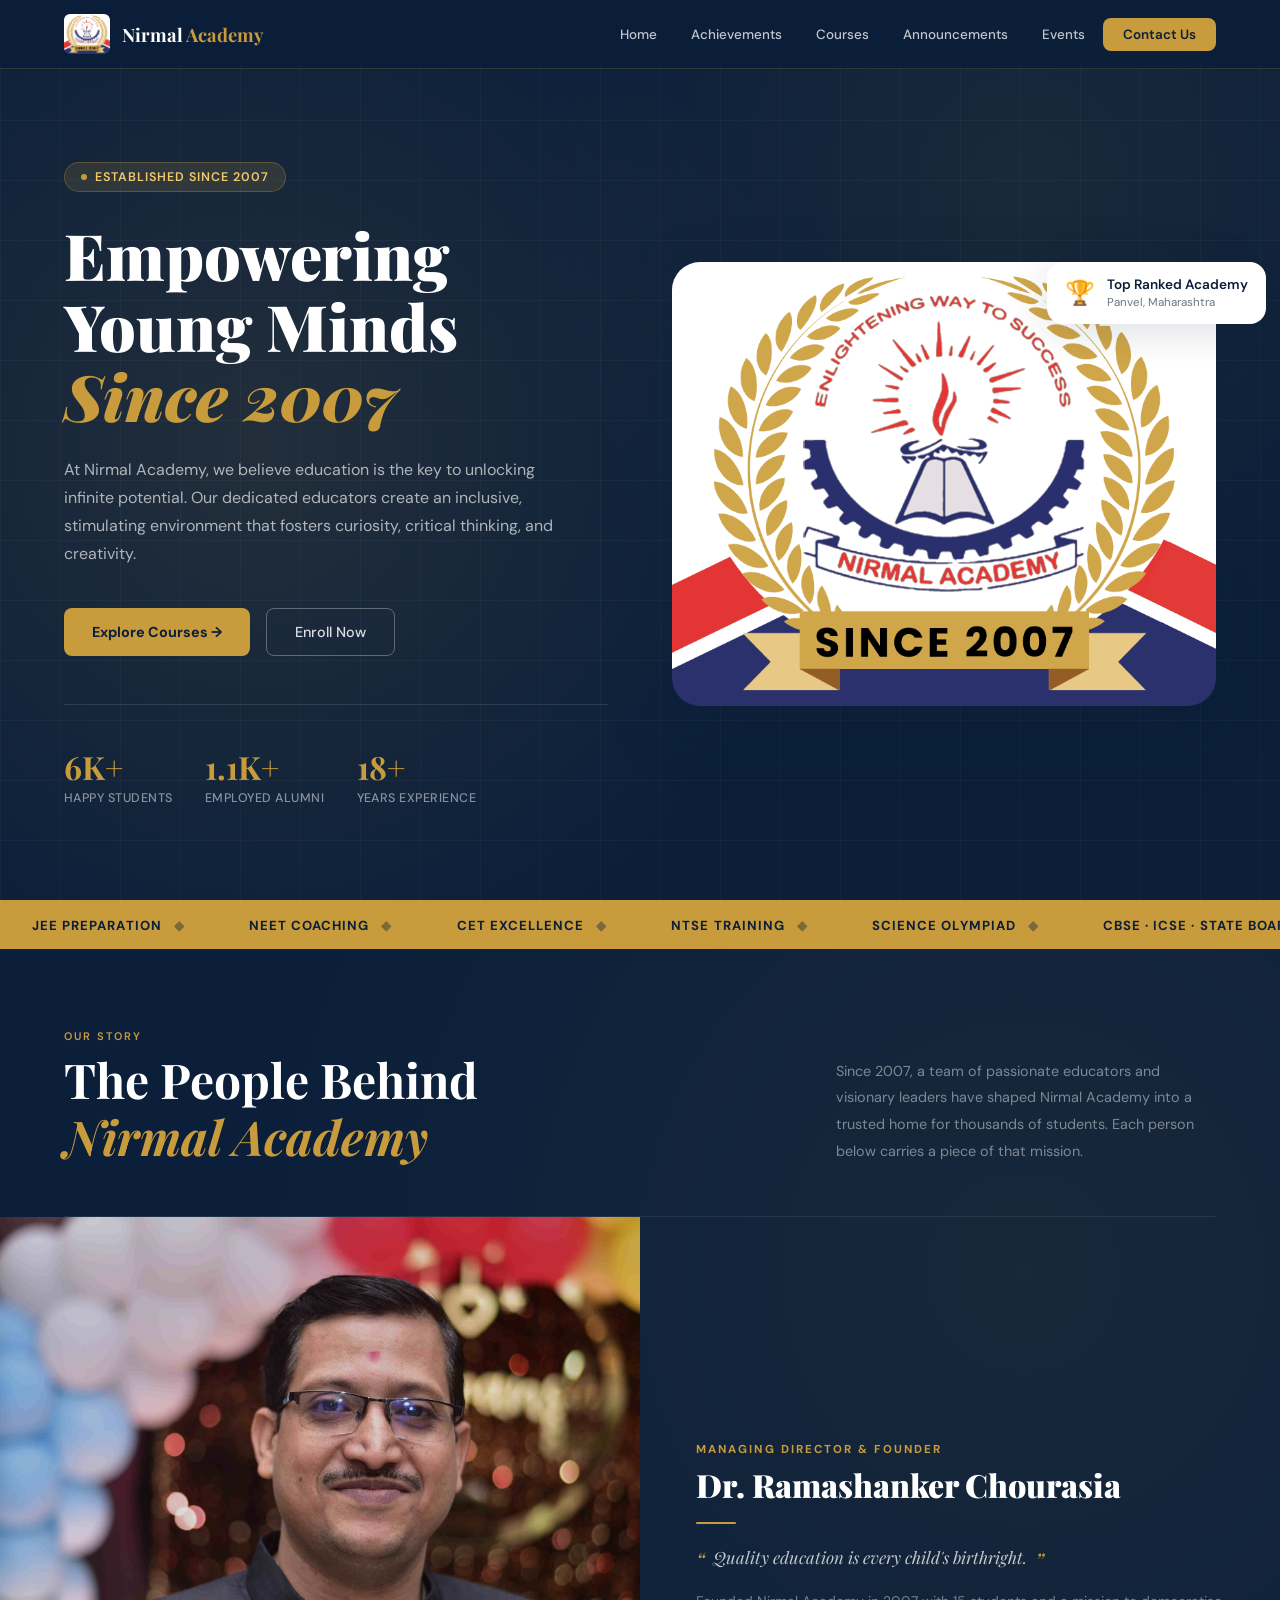
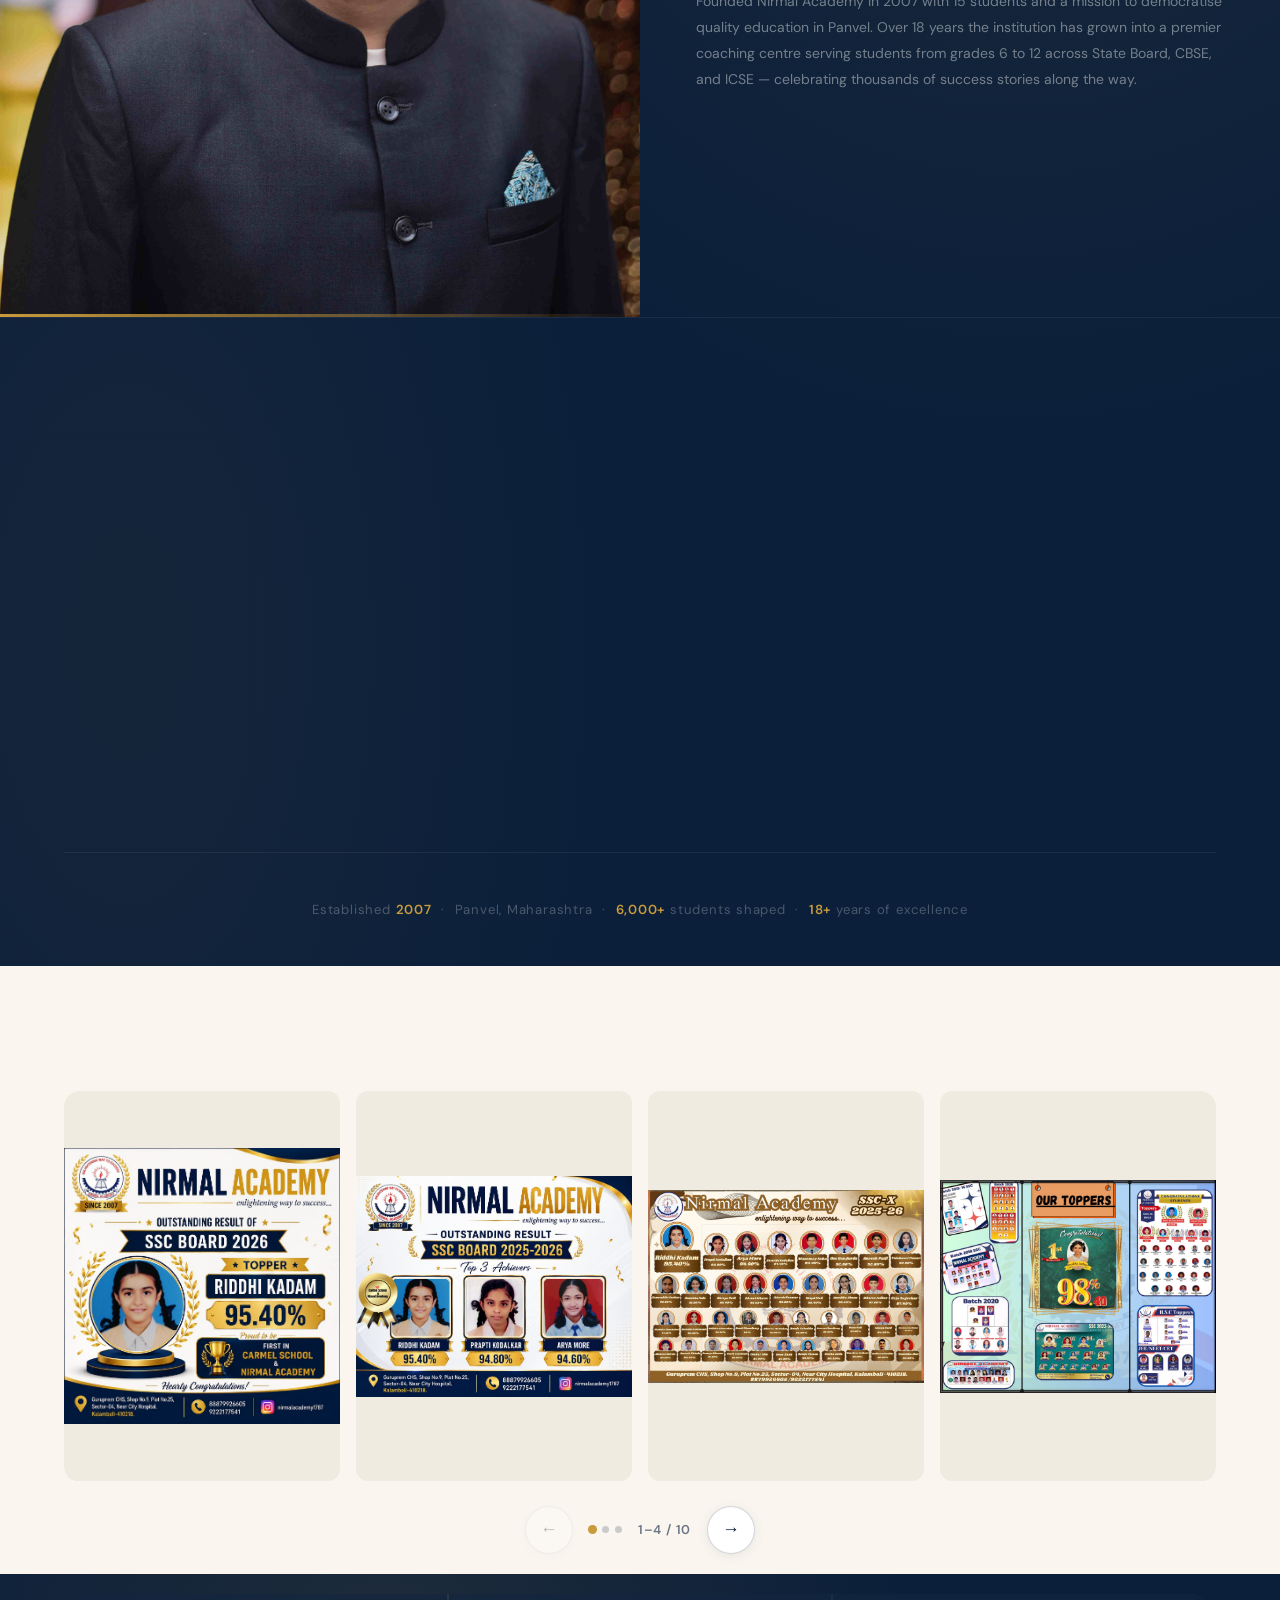
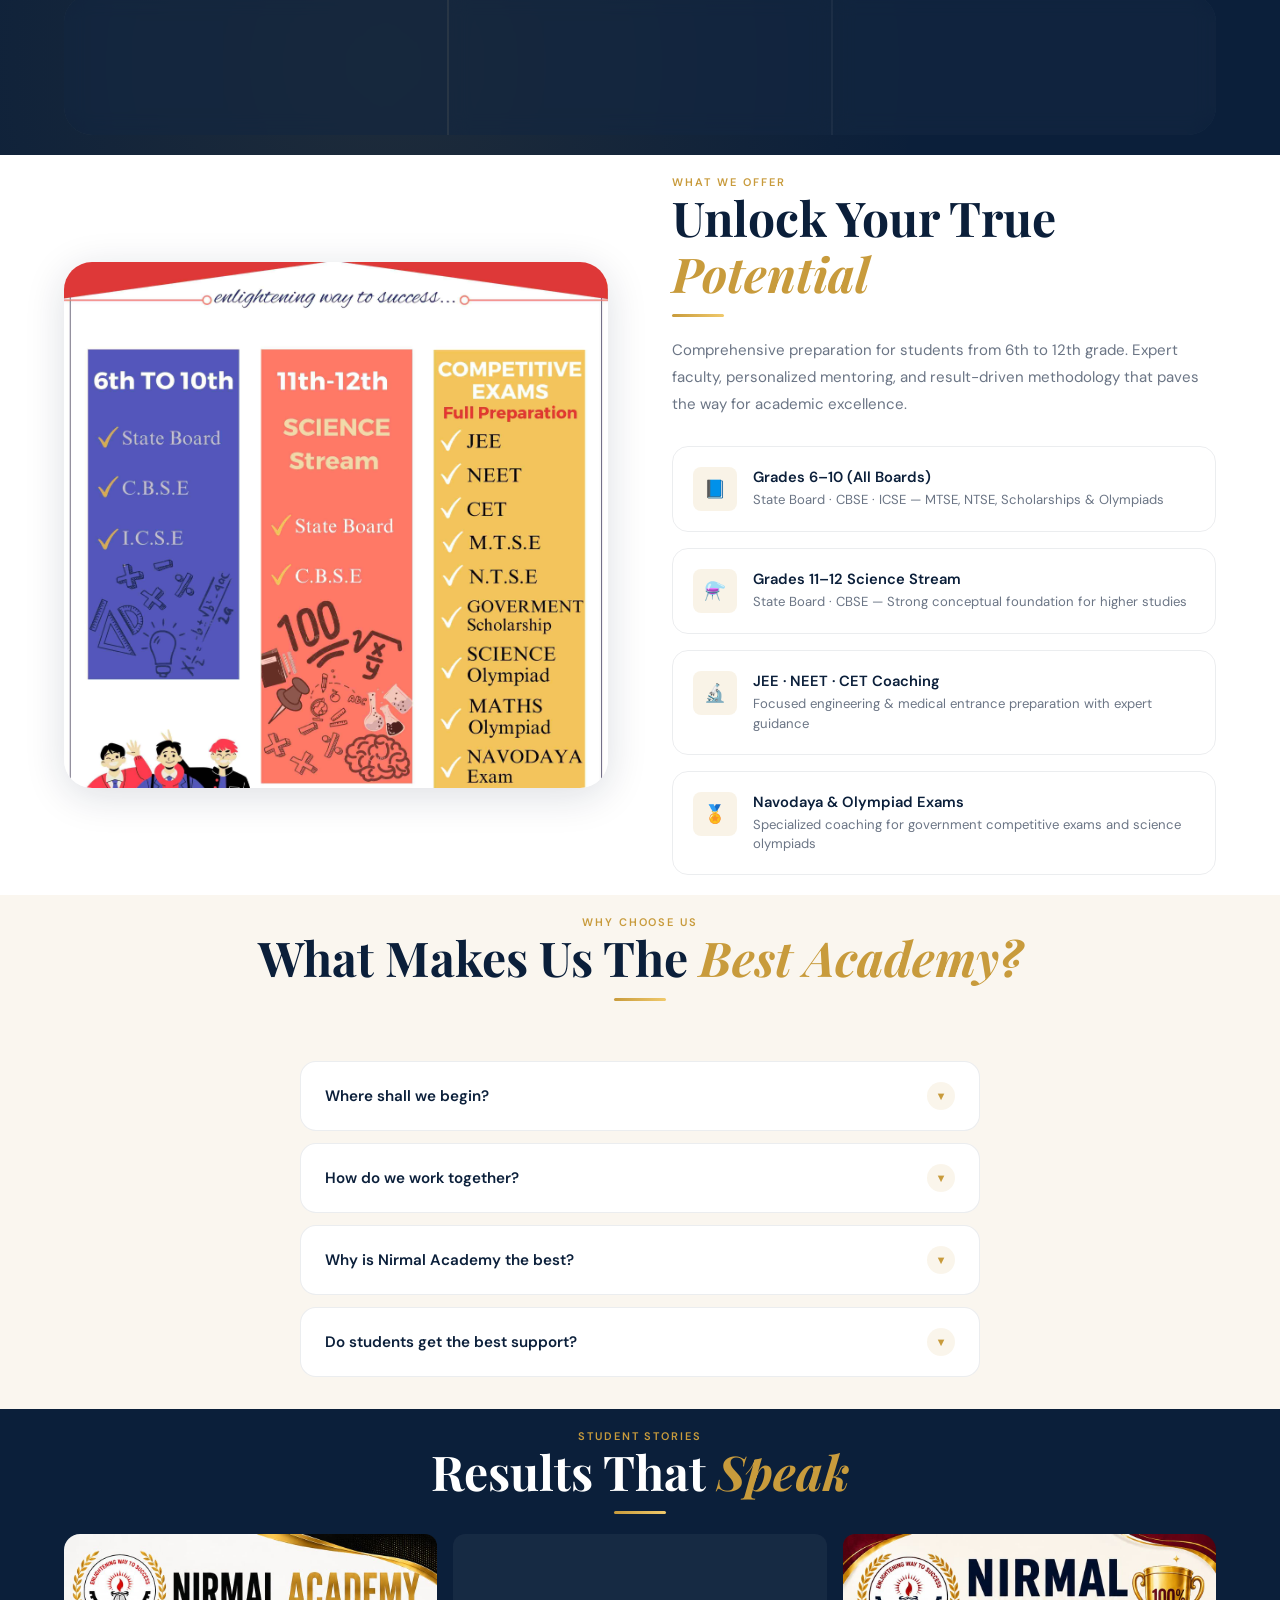
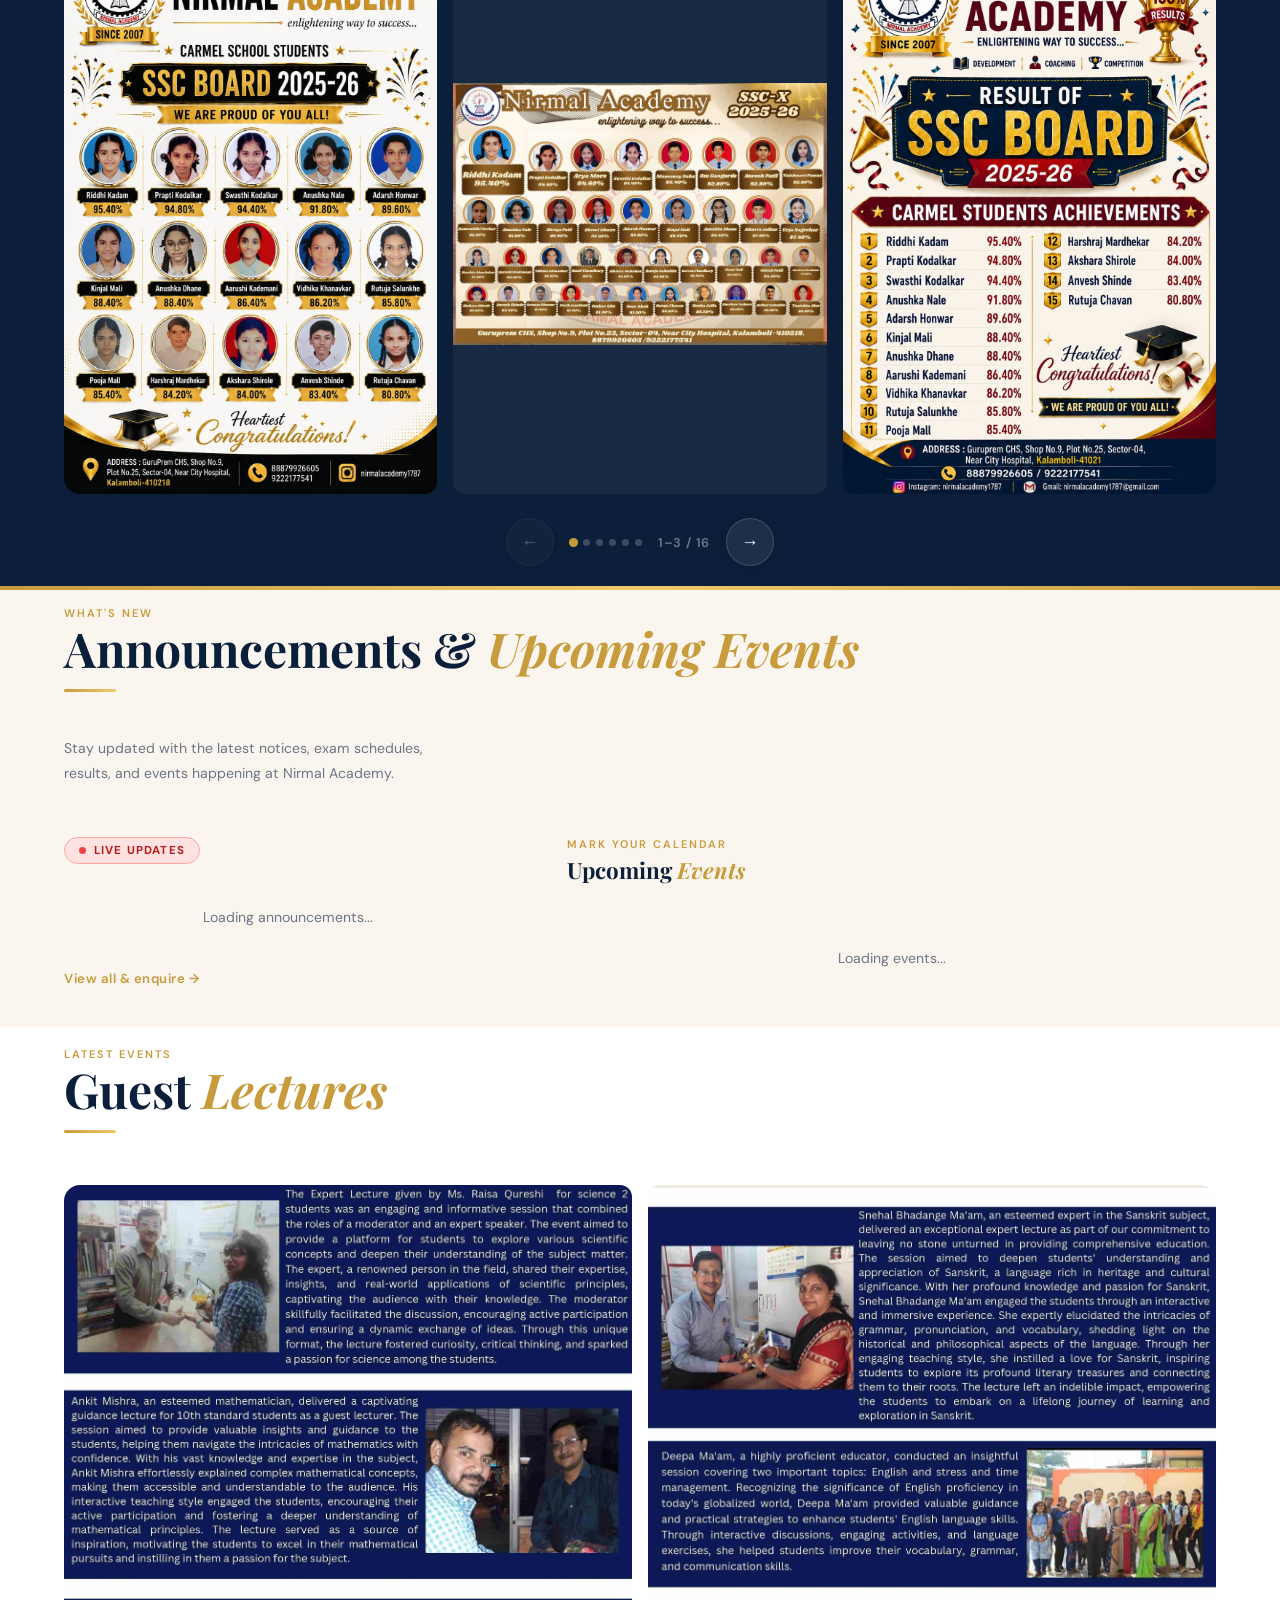
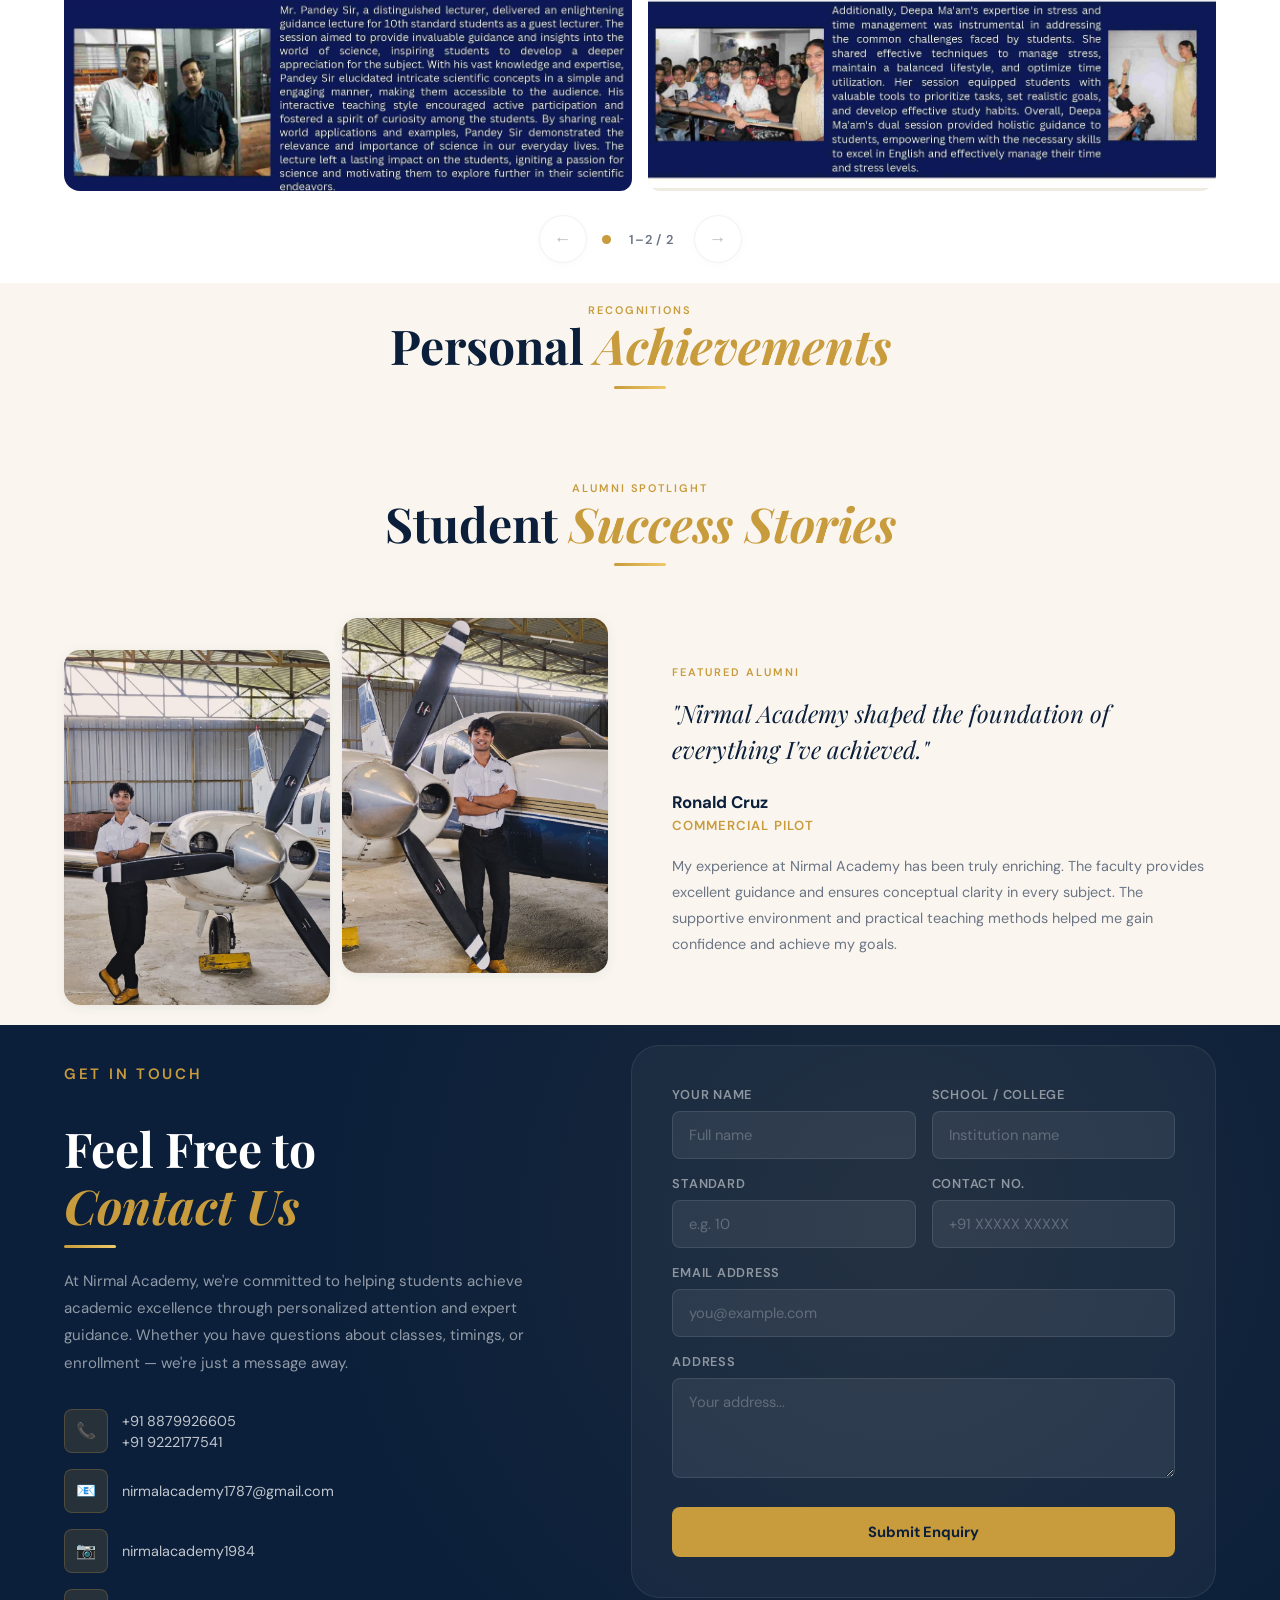
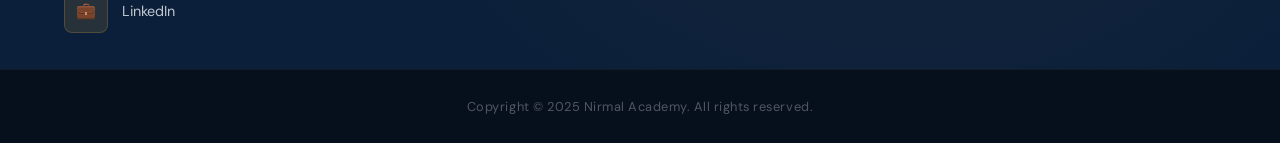
==== index.html @ e7fc9d71 "added: metaData, result images" ====
<!doctype html>
<html lang="en">
  <head>
    <meta charset="utf-8" />
    <meta
      name="viewport"
      content="width=device-width, initial-scale=1, shrink-to-fit=no"
    />
    <title>Nirmal Academy — Quality Coaching Since 2007 | Panvel</title>

    <!-- ── FAVICON (logo shown in browser tabs & bookmarks) ── -->
    <link rel="icon" type="image/jpeg" href="assets/images/logo.jpg" />
    <link rel="apple-touch-icon" href="assets/images/logo.jpg" />

    <!-- ── SEO — shown in Google search results ── -->
    <meta
      name="description"
      content="Nirmal Academy, Panvel — Premier coaching for Grades 6–12 (State Board, CBSE, ICSE). Expert guidance for JEE, NEET, CET, NTSE, Olympiads & Scholarships. Est. 2007. 6000+ students shaped."
    />
    <meta
      name="keywords"
      content="Nirmal Academy, coaching Panvel, JEE coaching Panvel, NEET coaching, CET preparation, CBSE tuition, ICSE tuition, NTSE coaching, science olympiad, grades 6 to 12"
    />
    <meta name="author" content="Nirmal Academy" />
    <meta name="robots" content="index, follow" />
    <link rel="canonical" href="https://nirmalacademy1787.com/" />

    <!-- ── OPEN GRAPH — logo + preview when shared on WhatsApp, Facebook, LinkedIn ── -->
    <meta property="og:type" content="website" />
    <meta property="og:url" content="https://nirmalacademy1787.com/" />
    <meta
      property="og:title"
      content="Nirmal Academy — Quality Coaching Since 2007"
    />
    <meta
      property="og:description"
      content="Expert coaching for JEE, NEET, CET, NTSE & Olympiads. Grades 6–12. Panvel, Maharashtra. 6000+ students. Est. 2007."
    />
    <meta
      property="og:image"
      content="https://nirmalacademy1787.com/assets/images/logo.jpg"
    />
    <meta property="og:image:width" content="1200" />
    <meta property="og:image:height" content="630" />
    <meta property="og:site_name" content="Nirmal Academy" />
    <meta property="og:locale" content="en_IN" />

    <!-- ── TWITTER CARD — preview on Twitter/X ── -->
    <meta name="twitter:card" content="summary" />
    <meta
      name="twitter:title"
      content="Nirmal Academy — Quality Coaching Since 2007"
    />
    <meta
      name="twitter:description"
      content="Expert coaching for JEE, NEET, CET, NTSE & Olympiads. Grades 6–12. Panvel, Maharashtra."
    />
    <meta
      name="twitter:image"
      content="https://nirmalacademy1787.com/assets/images/logo.jpg"
    />

    <link rel="preconnect" href="https://fonts.googleapis.com" />
    <link
      href="https://fonts.googleapis.com/css2?family=Playfair+Display:ital,wght@0,400;0,700;0,900;1,400&family=DM+Sans:wght@300;400;500;600&display=swap"
      rel="stylesheet"
    />
    <style>
      /* ── RESET & TOKENS ───────────────────────────────────────── */
      *,
      *::before,
      *::after {
        box-sizing: border-box;
        margin: 0;
        padding: 0;
      }

      :root {
        --navy: #0b1f3a;
        --gold: #c89b3c;
        --gold-lt: #f0c96b;
        --cream: #faf6ef;
        --white: #ffffff;
        --gray: #6b7585;
        --light: #f0ebe1;

        --font-display: "Playfair Display", Georgia, serif;
        --font-body: "DM Sans", sans-serif;

        --r-sm: 8px;
        --r-md: 16px;
        --r-lg: 28px;

        --shadow-sm: 0 2px 12px rgba(11, 31, 58, 0.08);
        --shadow-md: 0 8px 40px rgba(11, 31, 58, 0.14);
        --shadow-lg: 0 24px 72px rgba(11, 31, 58, 0.18);

        --transition: 0.35s cubic-bezier(0.4, 0, 0.2, 1);
      }

      html {
        scroll-behavior: smooth;
      }

      body {
        font-family: var(--font-body);
        background: var(--cream);
        color: var(--navy);
        overflow-x: hidden;
      }

      ::-webkit-scrollbar {
        width: 6px;
      }
      ::-webkit-scrollbar-track {
        background: var(--cream);
      }
      ::-webkit-scrollbar-thumb {
        background: var(--gold);
        border-radius: 99px;
      }

      .container {
        max-width: 1200px;
        margin: 0 auto;
        padding: 0 24px;
      }
      .section-label {
        font-family: var(--font-body);
        font-size: 11px;
        font-weight: 600;
        letter-spacing: 0.18em;
        text-transform: uppercase;
        color: var(--gold);
      }
      .section-title {
        font-family: var(--font-display);
        font-size: clamp(2rem, 4vw, 3rem);
        font-weight: 700;
        color: var(--navy);
        line-height: 1.18;
      }
      .section-title em {
        font-style: italic;
        color: var(--gold);
      }
      .divider {
        width: 52px;
        height: 3px;
        background: linear-gradient(90deg, var(--gold), var(--gold-lt));
        border-radius: 2px;
        margin: 12px 0 20px;
      }
      img {
        display: block;
        max-width: 100%;
      }
      a {
        text-decoration: none;
        color: inherit;
      }

      /* ── NAV ──────────────────────────────────────────────────── */
      nav {
        position: fixed;
        top: 0;
        left: 0;
        right: 0;
        z-index: 999;
        background: rgba(11, 31, 58, 0.92);
        backdrop-filter: blur(16px);
        border-bottom: 1px solid rgba(200, 155, 60, 0.2);
        transition: var(--transition);
      }
      .nav-inner {
        display: flex;
        align-items: center;
        justify-content: space-between;
        height: 68px;
      }
      .nav-logo {
        display: flex;
        align-items: center;
        gap: 12px;
      }
      .nav-logo img {
        width: 46px;
        height: 40px;
        border-radius: 6px;
        object-fit: cover;
      }
      .nav-logo-text {
        font-family: var(--font-display);
        font-size: 1.15rem;
        font-weight: 700;
        color: var(--white);
      }
      .nav-logo-text span {
        color: var(--gold);
      }
      .nav-links {
        display: flex;
        gap: 2px;
        list-style: none;
      }
      .nav-links a {
        display: block;
        padding: 8px 16px;
        font-size: 0.84rem;
        font-weight: 500;
        color: rgba(255, 255, 255, 0.75);
        border-radius: var(--r-sm);
        transition: var(--transition);
      }
      .nav-links a:hover {
        color: var(--gold-lt);
        background: rgba(200, 155, 60, 0.12);
      }
      .nav-cta {
        background: var(--gold) !important;
        color: var(--navy) !important;
        font-weight: 600 !important;
        padding: 8px 20px !important;
      }
      .nav-cta:hover {
        background: var(--gold-lt) !important;
      }
      .hamburger {
        display: none;
        flex-direction: column;
        gap: 5px;
        cursor: pointer;
        padding: 8px;
        border: none;
        background: none;
      }
      .hamburger span {
        display: block;
        width: 24px;
        height: 2px;
        background: var(--white);
        border-radius: 2px;
        transition: var(--transition);
      }

      @media (max-width: 768px) {
        .hamburger {
          display: flex;
        }
        .nav-links {
          display: none;
          position: absolute;
          top: 68px;
          left: 0;
          right: 0;
          background: rgba(11, 31, 58, 0.97);
          flex-direction: column;
          padding: 16px 24px;
          border-top: 1px solid rgba(200, 155, 60, 0.2);
        }
        .nav-links.open {
          display: flex;
        }
        .nav-links a {
          padding: 12px 8px;
          font-size: 0.92rem;
        }
      }

      /* ── HERO ─────────────────────────────────────────────────── */
      #home {
        min-height: 100vh;
        background: var(--navy);
        display: grid;
        position: relative;
        overflow: hidden;
      }
      .hero-bg-pattern {
        position: absolute;
        inset: 0;
        background-image:
          radial-gradient(
            circle at 20% 50%,
            rgba(200, 155, 60, 0.12) 0%,
            transparent 50%
          ),
          radial-gradient(
            circle at 80% 20%,
            rgba(200, 155, 60, 0.08) 0%,
            transparent 40%
          );
        pointer-events: none;
      }
      .hero-bg-grid {
        position: absolute;
        inset: 0;
        background-image:
          linear-gradient(rgba(255, 255, 255, 0.03) 1px, transparent 1px),
          linear-gradient(90deg, rgba(255, 255, 255, 0.03) 1px, transparent 1px);
        background-size: 60px 60px;
        pointer-events: none;
      }
      .hero-content {
        display: flex;
        align-items: center;
        min-height: 100vh;
        padding-top: 68px;
      }
      .hero-grid {
        display: grid;
        grid-template-columns: 1fr 1fr;
        gap: 64px;
        align-items: center;
        width: 100%;
      }
      .hero-text {
        position: relative;
        z-index: 2;
      }
      .hero-badge {
        display: inline-flex;
        align-items: center;
        gap: 8px;
        background: rgba(200, 155, 60, 0.15);
        border: 1px solid rgba(200, 155, 60, 0.3);
        border-radius: 99px;
        padding: 6px 16px;
        font-size: 0.78rem;
        font-weight: 600;
        color: var(--gold-lt);
        letter-spacing: 0.08em;
        text-transform: uppercase;
        margin-bottom: 28px;
      }
      .hero-badge::before {
        content: "";
        width: 6px;
        height: 6px;
        border-radius: 50%;
        background: var(--gold);
        animation: pulse 2s infinite;
      }
      @keyframes pulse {
        0%,
        100% {
          opacity: 1;
          transform: scale(1);
        }
        50% {
          opacity: 0.5;
          transform: scale(1.4);
        }
      }
      .hero-title {
        font-family: var(--font-display);
        font-size: clamp(2.4rem, 5vw, 4rem);
        font-weight: 900;
        color: var(--white);
        line-height: 1.1;
        margin-bottom: 24px;
      }
      .hero-title em {
        font-style: italic;
        color: var(--gold);
        display: block;
      }
      .hero-subtitle {
        font-size: 1rem;
        line-height: 1.75;
        color: rgba(255, 255, 255, 0.65);
        max-width: 500px;
        margin-bottom: 40px;
      }
      .hero-actions {
        display: flex;
        gap: 16px;
        flex-wrap: wrap;
      }
      .btn-primary {
        display: inline-flex;
        align-items: center;
        gap: 8px;
        background: var(--gold);
        color: var(--navy);
        font-weight: 700;
        font-size: 0.9rem;
        padding: 14px 28px;
        border-radius: var(--r-sm);
        transition: var(--transition);
      }
      .btn-primary:hover {
        background: var(--gold-lt);
        transform: translateY(-2px);
        box-shadow: 0 8px 24px rgba(200, 155, 60, 0.35);
      }
      .btn-outline {
        display: inline-flex;
        align-items: center;
        gap: 8px;
        border: 1.5px solid rgba(255, 255, 255, 0.3);
        color: rgba(255, 255, 255, 0.85);
        font-weight: 500;
        font-size: 0.9rem;
        padding: 14px 28px;
        border-radius: var(--r-sm);
        transition: var(--transition);
      }
      .btn-outline:hover {
        border-color: var(--gold);
        color: var(--gold-lt);
      }
      .hero-stats {
        display: flex;
        gap: 32px;
        margin-top: 48px;
        padding-top: 40px;
        border-top: 1px solid rgba(255, 255, 255, 0.1);
      }
      .hero-stat-num {
        font-family: var(--font-display);
        font-size: 2rem;
        font-weight: 700;
        color: var(--gold);
      }
      .hero-stat-label {
        font-size: 0.78rem;
        font-weight: 500;
        color: rgba(255, 255, 255, 0.5);
        letter-spacing: 0.04em;
        text-transform: uppercase;
        margin-top: 2px;
      }
      .hero-visual {
        position: relative;
        display: flex;
        align-items: center;
        justify-content: center;
      }
      .hero-img-wrap {
        position: relative;
        width: 100%;
        border-radius: var(--r-lg);
        overflow: hidden;
        box-shadow: var(--shadow-lg);
      }
      .hero-img-wrap img {
        width: 100%;
        height: auto;
        object-fit: cover;
      }
      .hero-float-card {
        position: absolute;
        top: 0px;
        right: -50px;
        background: var(--white);
        border-radius: var(--r-md);
        padding: 14px 18px;
        box-shadow: var(--shadow-md);
        display: flex;
        align-items: center;
        gap: 12px;
        animation: float 4s ease-in-out infinite;
      }
      @keyframes float {
        0%,
        100% {
          transform: translateY(0);
        }
        50% {
          transform: translateY(-8px);
        }
      }
      .float-icon {
        font-size: 1.5rem;
      }
      .float-text .t1 {
        font-weight: 600;
        font-size: 0.85rem;
        color: var(--navy);
      }
      .float-text .t2 {
        font-size: 0.72rem;
        color: var(--gray);
        margin-top: 2px;
      }

      @media (max-width: 900px) {
        .hero-grid {
          grid-template-columns: 1fr;
          gap: 40px;
        }
        .hero-visual {
          display: none;
        }
        .hero-stats {
          flex-wrap: wrap;
          gap: 20px;
        }
      }

      /* ── MARQUEE ──────────────────────────────────────────────── */
      .marquee-strip {
        background: var(--gold);
        padding: 14px 0;
        overflow: hidden;
        white-space: nowrap;
      }
      .marquee-track {
        display: inline-flex;
        animation: marquee 28s linear infinite;
      }
      .marquee-item {
        display: inline-flex;
        align-items: center;
        gap: 12px;
        font-size: 0.82rem;
        font-weight: 700;
        color: var(--navy);
        letter-spacing: 0.08em;
        text-transform: uppercase;
        padding: 0 32px;
      }
      .marquee-item::after {
        content: "◆";
        opacity: 0.4;
      }
      @keyframes marquee {
        from {
          transform: translateX(0);
        }
        to {
          transform: translateX(-50%);
        }
      }

      /* ══════════════════════════════════════════════════════════
       OUR STORY — editorial full-bleed, dark, cinematic
    ══════════════════════════════════════════════════════════ */
      #about {
        background: var(--navy);
        padding: 0;
        position: relative;
        overflow: hidden;
      }

      #about::before {
        content: "";
        position: absolute;
        inset: 0;
        z-index: 0;
        background:
          radial-gradient(
            ellipse 60% 50% at 80% 20%,
            rgba(200, 155, 60, 0.07),
            transparent
          ),
          radial-gradient(
            ellipse 40% 60% at 10% 80%,
            rgba(200, 155, 60, 0.05),
            transparent
          );
        pointer-events: none;
      }

      .story-intro {
        position: relative;
        z-index: 1;
        display: flex;
        align-items: flex-end;
        justify-content: space-between;
        gap: 32px;
        padding: 80px 0 52px;
        border-bottom: 1px solid rgba(255, 255, 255, 0.08);
        flex-wrap: wrap;
      }
      .story-intro-left {
        flex: 1;
        min-width: 280px;
      }
      .story-intro-left .section-label {
        color: var(--gold);
      }
      .story-intro-left .section-title {
        color: var(--white);
        margin-top: 8px;
      }
      .story-intro-left .section-title em {
        color: var(--gold);
      }
      .story-intro-right {
        max-width: 380px;
        font-size: 0.9rem;
        line-height: 1.85;
        color: rgba(255, 255, 255, 0.45);
      }

      .story-entries {
        position: relative;
        z-index: 1;
      }

      .story-entry {
        display: grid;
        grid-template-columns: 1fr 1fr;
        min-height: 520px;
        border-bottom: 1px solid rgba(255, 255, 255, 0.06);
        transition: background 0.4s;
      }
      .story-entry:hover {
        background: rgba(255, 255, 255, 0.02);
      }

      .story-entry:nth-child(even) {
        direction: rtl;
      }
      .story-entry:nth-child(even) > * {
        direction: ltr;
      }

      .story-photo-pane {
        position: relative;
        overflow: hidden;
      }
      .story-photo-pane img {
        width: 100%;
        height: auto;
        object-fit: contain;
        object-position: top center;
        display: block;
        filter: grayscale(20%) brightness(0.88);
        transition:
          filter 0.5s,
          transform 0.6s;
      }
      .story-entry:hover .story-photo-pane img {
        filter: grayscale(0%) brightness(1);
        transform: scale(1.03);
      }

      .story-photo-pane::after {
        content: "";
        position: absolute;
        bottom: 0;
        left: 0;
        right: 0;
        height: 3px;
        background: linear-gradient(90deg, var(--gold), transparent);
      }

      .story-text-pane {
        display: flex;
        flex-direction: column;
        justify-content: center;
        padding: 52px 56px;
        position: relative;
      }

      .story-role {
        font-size: 0.72rem;
        font-weight: 700;
        letter-spacing: 0.18em;
        text-transform: uppercase;
        color: var(--gold);
        margin-bottom: 10px;
      }
      .story-name {
        font-family: var(--font-display);
        font-size: clamp(1.6rem, 2.5vw, 2.2rem);
        font-weight: 900;
        color: var(--white);
        line-height: 1.1;
        margin-bottom: 20px;
      }

      .story-rule {
        width: 40px;
        height: 2px;
        background: var(--gold);
        border-radius: 2px;
        margin-bottom: 20px;
        transition: width 0.4s;
      }
      .story-entry:hover .story-rule {
        width: 72px;
      }

      .story-quote {
        font-family: var(--font-display);
        font-style: italic;
        font-size: 1.05rem;
        color: rgba(255, 255, 255, 0.75);
        line-height: 1.6;
        margin-bottom: 18px;
      }
      .story-quote::before {
        content: "\201C";
        color: var(--gold);
        font-size: 1.4rem;
        line-height: 0;
        vertical-align: -0.2em;
        margin-right: 4px;
      }
      .story-quote::after {
        content: "\201D";
        color: var(--gold);
        font-size: 1.4rem;
        line-height: 0;
        vertical-align: -0.2em;
        margin-left: 4px;
      }

      .story-bio {
        font-size: 0.875rem;
        line-height: 1.85;
        color: rgba(255, 255, 255, 0.42);
        transition: color 0.3s;
      }
      .story-entry:hover .story-bio {
        color: rgba(255, 255, 255, 0.62);
      }

      .story-footer {
        position: relative;
        z-index: 1;
        padding: 48px 0;
        text-align: center;
        border-top: 1px solid rgba(255, 255, 255, 0.06);
      }
      .story-footer p {
        font-size: 0.82rem;
        color: rgba(255, 255, 255, 0.25);
        letter-spacing: 0.06em;
      }
      .story-footer strong {
        color: var(--gold);
        font-weight: 600;
      }

      @media (max-width: 900px) {
        .story-entry {
          grid-template-columns: 1fr;
          min-height: auto;
        }
        .story-entry:nth-child(even) {
          direction: ltr;
        }
        .story-photo-pane {
          height: auto;
        }
        .story-text-pane {
          padding: 36px 28px;
        }
        .story-intro {
          padding: 60px 0 40px;
        }
      }
      @media (max-width: 560px) {
        .story-photo-pane {
          height: auto;
        }
        .story-text-pane {
          padding: 28px 20px;
        }
        .story-name {
          font-size: 1.5rem;
        }
      }

      /* ── ACHIEVEMENTS ─────────────────────────────────────────── */
      #achievements {
        background: var(--cream);
        padding: 20px 0;
      }
      .achievements-header {
        text-align: center;
        margin-bottom: 20px;
      }

      /* ── STATS ────────────────────────────────────────────────── */
      #stats {
        background: var(--navy);
        padding: 20px 0;
        position: relative;
        overflow: hidden;
      }
      #stats::before {
        content: "";
        position: absolute;
        inset: 0;
        background: radial-gradient(
          circle at 30% 50%,
          rgba(200, 155, 60, 0.1),
          transparent 60%
        );
      }
      .stats-grid {
        display: grid;
        grid-template-columns: repeat(3, 1fr);
        gap: 2px;
        background: rgba(255, 255, 255, 0.06);
        border-radius: var(--r-lg);
        overflow: hidden;
      }
      .stat-card {
        background: rgba(11, 31, 58, 0.6);
        backdrop-filter: blur(10px);
        padding: 30px 40px;
        text-align: center;
        position: relative;
      }
      .stat-card::after {
        content: "";
        position: absolute;
        bottom: 0;
        left: 50%;
        transform: translateX(-50%);
        width: 40px;
        height: 2px;
        background: var(--gold);
        border-radius: 2px;
      }
      .stat-num {
        font-family: var(--font-display);
        font-size: 3.5rem;
        font-weight: 900;
        color: var(--gold);
        line-height: 1;
      }
      .stat-suffix {
        font-size: 2rem;
      }
      .stat-label {
        font-size: 0.82rem;
        font-weight: 500;
        color: rgba(255, 255, 255, 0.5);
        letter-spacing: 0.1em;
        text-transform: uppercase;
        margin-top: 8px;
      }

      @media (max-width: 600px) {
        .stats-grid {
          grid-template-columns: 1fr;
        }
      }

      /* ── COURSES ──────────────────────────────────────────────── */
      #courses {
        background: var(--white);
        padding: 20px 0;
      }
      .courses-layout {
        display: grid;
        grid-template-columns: 1fr 1fr;
        gap: 64px;
        align-items: center;
      }
      .courses-img {
        border-radius: var(--r-lg);
        overflow: hidden;
        box-shadow: var(--shadow-md);
      }
      .courses-img img {
        width: 100%;
        height: auto;
        object-fit: contain;
      }
      .course-list {
        display: flex;
        flex-direction: column;
        gap: 16px;
        margin-top: 28px;
      }
      .course-card {
        display: flex;
        align-items: flex-start;
        gap: 16px;
        padding: 20px;
        border-radius: var(--r-md);
        border: 1px solid rgba(11, 31, 58, 0.08);
        transition: var(--transition);
      }
      .course-card:hover {
        border-color: var(--gold);
        box-shadow: var(--shadow-sm);
        transform: translateX(4px);
      }
      .course-icon {
        width: 44px;
        height: 44px;
        border-radius: var(--r-sm);
        background: rgba(200, 155, 60, 0.12);
        color: var(--gold);
        font-size: 1.1rem;
        display: flex;
        align-items: center;
        justify-content: center;
        flex-shrink: 0;
      }
      .course-name {
        font-weight: 600;
        font-size: 0.92rem;
        color: var(--navy);
      }
      .course-desc {
        font-size: 0.82rem;
        color: var(--gray);
        margin-top: 3px;
        line-height: 1.5;
      }

      @media (max-width: 900px) {
        .courses-layout {
          grid-template-columns: 1fr;
          gap: 40px;
        }
        .courses-img img {
          height: auto;
        }
      }

      /* ── WHY US ───────────────────────────────────────────────── */
      #why {
        background: var(--cream);
        padding: 20px 0;
      }
      .why-header {
        text-align: center;
        margin-bottom: 60px;
      }
      .accordion-list {
        max-width: 680px;
        margin: 0 auto;
      }
      .acc-item {
        border-radius: var(--r-md);
        background: var(--white);
        border: 1px solid rgba(11, 31, 58, 0.08);
        margin-bottom: 12px;
        overflow: hidden;
        transition: var(--transition);
      }
      .acc-item.open {
        border-color: var(--gold);
        box-shadow: var(--shadow-sm);
      }
      .acc-header {
        display: flex;
        align-items: center;
        justify-content: space-between;
        padding: 20px 24px;
        cursor: pointer;
        user-select: none;
      }
      .acc-title {
        font-weight: 600;
        font-size: 0.95rem;
        color: var(--navy);
      }
      .acc-icon {
        width: 28px;
        height: 28px;
        border-radius: 50%;
        background: rgba(200, 155, 60, 0.1);
        color: var(--gold);
        display: flex;
        align-items: center;
        justify-content: center;
        font-size: 0.7rem;
        transition: transform 0.3s;
        flex-shrink: 0;
      }
      .acc-item.open .acc-icon {
        transform: rotate(180deg);
        background: var(--gold);
        color: var(--white);
      }
      .acc-body {
        max-height: 0;
        overflow: hidden;
        transition: max-height 0.4s ease;
      }
      .acc-body-inner {
        padding: 0 24px 20px;
        font-size: 0.9rem;
        line-height: 1.75;
        color: var(--gray);
      }
      .acc-item.open .acc-body {
        max-height: 300px;
      }

      /* ── TESTIMONIALS ─────────────────────────────────────────── */
      #testimonials {
        background: var(--navy);
        padding: 20px 0;
        overflow: hidden;
      }
      .testimonials-header {
        text-align: center;
        margin-bottom: 20px;
      }

      /* ══════════════════════════════════════════════════════════
       ANNOUNCEMENTS & UPCOMING EVENTS
    ══════════════════════════════════════════════════════════ */
      #announcements {
        background: var(--cream);
        padding: 20px 0;
        position: relative;
        overflow: hidden;
      }
      #announcements::before {
        content: "";
        position: absolute;
        top: 0;
        left: 0;
        right: 0;
        height: 4px;
        background: linear-gradient(
          90deg,
          var(--gold),
          var(--gold-lt),
          var(--gold)
        );
      }

      .ann-layout {
        display: grid;
        grid-template-columns: 1fr 1.45fr;
        gap: 56px;
        align-items: start;
      }

      .ann-left {
        position: sticky;
        top: 88px;
      }

      .ann-live-badge {
        display: inline-flex;
        align-items: center;
        gap: 8px;
        background: #fee2e2;
        border: 1px solid #fca5a5;
        border-radius: 99px;
        padding: 5px 14px;
        font-size: 0.72rem;
        font-weight: 700;
        color: #b91c1c;
        letter-spacing: 0.1em;
        text-transform: uppercase;
        margin-bottom: 20px;
      }
      .ann-live-badge::before {
        content: "";
        width: 7px;
        height: 7px;
        border-radius: 50%;
        background: #ef4444;
        animation: pulse 1.5s infinite;
      }

      .ann-list {
        display: flex;
        flex-direction: column;
        gap: 0;
      }

      .ann-item {
        display: flex;
        gap: 16px;
        padding: 18px 0;
        border-bottom: 1px solid rgba(11, 31, 58, 0.07);
        cursor: default;
        transition: var(--transition);
      }
      .ann-item:first-child {
        padding-top: 0;
      }
      .ann-item:last-child {
        border-bottom: none;
      }
      .ann-item:hover {
        padding-left: 6px;
      }

      .ann-pill {
        flex-shrink: 0;
        margin-top: 3px;
        width: 8px;
        height: 8px;
        border-radius: 50%;
        position: relative;
      }
      .ann-pill::after {
        content: "";
        position: absolute;
        inset: -3px;
        border-radius: 50%;
        opacity: 0.2;
      }
      .ann-pill.exam {
        background: #f59e0b;
      }
      .ann-pill.exam::after {
        background: #f59e0b;
      }
      .ann-pill.holiday {
        background: #10b981;
      }
      .ann-pill.holiday::after {
        background: #10b981;
      }
      .ann-pill.result {
        background: #3b82f6;
      }
      .ann-pill.result::after {
        background: #3b82f6;
      }
      .ann-pill.event {
        background: var(--gold);
      }
      .ann-pill.event::after {
        background: var(--gold);
      }
      .ann-pill.urgent {
        background: #ef4444;
      }
      .ann-pill.urgent::after {
        background: #ef4444;
      }

      .ann-content {
        flex: 1;
        min-width: 0;
      }
      .ann-meta {
        display: flex;
        align-items: center;
        gap: 8px;
        margin-bottom: 4px;
      }
      .ann-type {
        font-size: 0.68rem;
        font-weight: 700;
        letter-spacing: 0.1em;
        text-transform: uppercase;
      }
      .ann-type.exam {
        color: #d97706;
      }
      .ann-type.holiday {
        color: #059669;
      }
      .ann-type.result {
        color: #2563eb;
      }
      .ann-type.event {
        color: var(--gold);
      }
      .ann-type.urgent {
        color: #dc2626;
      }

      .ann-date {
        font-size: 0.7rem;
        color: var(--gray);
        margin-left: auto;
        white-space: nowrap;
      }
      .ann-text {
        font-size: 0.88rem;
        font-weight: 500;
        color: var(--navy);
        line-height: 1.5;
      }
      .ann-subtext {
        font-size: 0.78rem;
        color: var(--gray);
        margin-top: 3px;
        line-height: 1.4;
      }

      .ann-view-all {
        display: inline-flex;
        align-items: center;
        gap: 6px;
        margin-top: 20px;
        font-size: 0.82rem;
        font-weight: 600;
        color: var(--gold);
        letter-spacing: 0.04em;
        transition: gap 0.2s;
      }
      .ann-view-all:hover {
        gap: 10px;
      }

      .ann-right {
      }

      .upcoming-label {
        display: flex;
        align-items: center;
        justify-content: space-between;
        margin-bottom: 24px;
      }

      .event-cards {
        display: flex;
        flex-direction: column;
        gap: 20px;
      }

      .event-card-new {
        background: var(--white);
        border-radius: var(--r-lg);
        overflow: hidden;
        border: 1px solid rgba(11, 31, 58, 0.07);
        display: grid;
        grid-template-columns: 200px 1fr;
        transition: var(--transition);
        box-shadow: var(--shadow-sm);
      }
      .event-card-new:hover {
        transform: translateY(-3px);
        box-shadow: var(--shadow-md);
        border-color: rgba(200, 155, 60, 0.25);
      }

      .ec-media {
        position: relative;
        overflow: hidden;
        background: var(--light);
        min-height: 160px;
      }
      .ec-media img,
      .ec-media video {
        width: 100%;
        height: 100%;
        object-fit: cover;
        object-position: center;
        display: block;
        transition: transform 0.5s ease;
      }
      .event-card-new:hover .ec-media img,
      .event-card-new:hover .ec-media video {
        transform: scale(1.05);
      }
      .ec-play {
        position: absolute;
        inset: 0;
        display: flex;
        align-items: center;
        justify-content: center;
        background: rgba(11, 31, 58, 0.35);
      }
      .ec-play-btn {
        width: 44px;
        height: 44px;
        border-radius: 50%;
        background: var(--gold);
        display: flex;
        align-items: center;
        justify-content: center;
        font-size: 0.9rem;
        color: var(--navy);
        transition: transform 0.2s;
      }
      .event-card-new:hover .ec-play-btn {
        transform: scale(1.12);
      }

      .ec-date-badge {
        position: absolute;
        bottom: 10px;
        left: 10px;
        background: var(--navy);
        color: var(--white);
        border-radius: var(--r-sm);
        padding: 6px 10px;
        text-align: center;
        line-height: 1;
      }
      .ec-date-badge .day {
        font-family: var(--font-display);
        font-size: 1.3rem;
        font-weight: 900;
        display: block;
      }
      .ec-date-badge .mon {
        font-size: 0.62rem;
        letter-spacing: 0.08em;
        text-transform: uppercase;
        color: var(--gold);
        display: block;
        margin-top: 2px;
      }

      .ec-media.text-only {
        display: flex;
        align-items: center;
        justify-content: center;
        font-size: 2.5rem;
      }

      .ec-body {
        padding: 20px 22px;
        display: flex;
        flex-direction: column;
        justify-content: space-between;
      }
      .ec-tag {
        display: inline-flex;
        align-items: center;
        gap: 5px;
        font-size: 0.7rem;
        font-weight: 700;
        letter-spacing: 0.1em;
        text-transform: uppercase;
        color: var(--gold);
        margin-bottom: 8px;
      }
      .ec-title {
        font-family: var(--font-display);
        font-size: 1.05rem;
        font-weight: 700;
        color: var(--navy);
        line-height: 1.3;
        margin-bottom: 8px;
      }
      .ec-desc {
        font-size: 0.8rem;
        line-height: 1.65;
        color: var(--gray);
        flex: 1;
      }
      .ec-footer {
        display: flex;
        align-items: center;
        justify-content: space-between;
        margin-top: 14px;
        padding-top: 12px;
        border-top: 1px solid rgba(11, 31, 58, 0.07);
      }
      .ec-meta {
        display: flex;
        align-items: center;
        gap: 14px;
        font-size: 0.75rem;
        color: var(--gray);
      }
      .ec-meta span {
        display: flex;
        align-items: center;
        gap: 4px;
      }
      .ec-cta {
        font-size: 0.75rem;
        font-weight: 700;
        color: var(--gold);
        letter-spacing: 0.04em;
        display: flex;
        align-items: center;
        gap: 4px;
        transition: gap 0.2s;
      }
      .ec-cta:hover {
        gap: 8px;
      }

      @media (max-width: 1024px) {
        .ann-layout {
          grid-template-columns: 1fr;
          gap: 52px;
        }
        .ann-left {
          position: static;
        }
      }
      @media (max-width: 600px) {
        .event-card-new {
          grid-template-columns: 1fr;
        }
        .ec-media {
          min-height: 180px;
        }
      }

      /* ── EVENTS ───────────────────────────────────────────────── */
      #events {
        background: var(--white);
        padding: 20px 0;
      }
      .events-header {
        margin-bottom: 52px;
      }

      /* ── STUDENT ACH ──────────────────────────────────────────── */
      #student-ach {
        background: var(--cream);
        padding: 20px 0;
      }
      .student-profile {
        display: grid;
        grid-template-columns: 1fr 1fr;
        gap: 64px;
        align-items: center;
      }
      .student-imgs {
        display: grid;
        grid-template-columns: 1fr 1fr;
        gap: 12px;
      }
      .student-imgs img {
        border-radius: var(--r-md);
        aspect-ratio: 3/4;
        width: 100%;
        object-fit: cover;
        box-shadow: var(--shadow-sm);
      }
      .student-imgs img:first-child {
        margin-top: 32px;
      }
      .student-quote {
        font-family: var(--font-display);
        font-size: 1.5rem;
        font-style: italic;
        color: var(--navy);
        line-height: 1.5;
        margin: 16px 0 24px;
      }
      .student-name {
        font-weight: 700;
        font-size: 1.05rem;
        color: var(--navy);
      }
      .student-role {
        font-size: 0.82rem;
        color: var(--gold);
        font-weight: 600;
        letter-spacing: 0.08em;
        text-transform: uppercase;
        margin-top: 4px;
      }
      .student-feedback {
        margin-top: 20px;
        font-size: 0.9rem;
        line-height: 1.8;
        color: var(--gray);
      }

      @media (max-width: 900px) {
        .student-profile {
          grid-template-columns: 1fr;
          gap: 40px;
        }
      }

      /* ── CONTACT ──────────────────────────────────────────────── */
      #contact {
        background: var(--navy);
        padding: 20px 0;
        position: relative;
      }
      #contact::before {
        content: "";
        position: absolute;
        inset: 0;
        background: radial-gradient(
          circle at 70% 30%,
          rgba(200, 155, 60, 0.08),
          transparent 60%
        );
        pointer-events: none;
      }
      .contact-grid {
        display: grid;
        grid-template-columns: 1fr 1.2fr;
        gap: 80px;
        align-items: start;
      }
      .contact-info p {
        font-size: 0.94rem;
        line-height: 1.8;
        color: rgba(255, 255, 255, 0.55);
        margin: 16px 0 32px;
      }
      .contact-detail {
        display: flex;
        align-items: center;
        gap: 14px;
        margin-bottom: 16px;
      }
      .contact-icon {
        width: 44px;
        height: 44px;
        flex-shrink: 0;
        border-radius: var(--r-sm);
        background: rgba(200, 155, 60, 0.15);
        border: 1px solid rgba(200, 155, 60, 0.25);
        display: flex;
        align-items: center;
        justify-content: center;
        font-size: 1rem;
      }
      .contact-detail a {
        color: rgba(255, 255, 255, 0.75);
        font-size: 0.9rem;
      }
      .contact-detail a:hover {
        color: var(--gold);
      }
      .contact-form {
        background: rgba(255, 255, 255, 0.04);
        border: 1px solid rgba(255, 255, 255, 0.08);
        border-radius: var(--r-lg);
        padding: 40px;
      }
      .form-row {
        margin-bottom: 16px;
      }
      .form-row label {
        display: block;
        font-size: 0.8rem;
        font-weight: 600;
        color: rgba(255, 255, 255, 0.5);
        letter-spacing: 0.06em;
        text-transform: uppercase;
        margin-bottom: 8px;
      }
      .form-row input,
      .form-row textarea {
        width: 100%;
        background: rgba(255, 255, 255, 0.07);
        border: 1px solid rgba(255, 255, 255, 0.1);
        border-radius: var(--r-sm);
        padding: 13px 16px;
        font-family: var(--font-body);
        font-size: 0.92rem;
        color: var(--white);
        outline: none;
        transition: var(--transition);
      }
      .form-row input::placeholder,
      .form-row textarea::placeholder {
        color: rgba(255, 255, 255, 0.25);
      }
      .form-row input:focus,
      .form-row textarea:focus {
        border-color: var(--gold);
        background: rgba(200, 155, 60, 0.06);
      }
      .form-row textarea {
        resize: vertical;
        min-height: 100px;
      }
      .form-grid {
        display: grid;
        grid-template-columns: 1fr 1fr;
        gap: 16px;
      }
      .submit-btn {
        width: 100%;
        background: var(--gold);
        color: var(--navy);
        font-family: var(--font-body);
        font-size: 0.92rem;
        font-weight: 700;
        padding: 15px;
        border: none;
        border-radius: var(--r-sm);
        cursor: pointer;
        transition: var(--transition);
        margin-top: 8px;
      }
      .submit-btn:hover {
        background: var(--gold-lt);
        transform: translateY(-2px);
        box-shadow: 0 8px 24px rgba(200, 155, 60, 0.3);
      }
      .submit-btn:disabled {
        opacity: 0.6;
        cursor: not-allowed;
        transform: none;
      }
      .form-success {
        text-align: center;
        padding: 20px;
        color: #4ade80;
        font-weight: 600;
        display: none;
      }

      @media (max-width: 900px) {
        .contact-grid {
          grid-template-columns: 1fr;
          gap: 48px;
        }
        .contact-form {
          padding: 28px;
        }
        .form-grid {
          grid-template-columns: 1fr;
        }
      }

      /* ── FOOTER ───────────────────────────────────────────────── */
      footer {
        background: #060f1c;
        padding: 28px 0;
        text-align: center;
        border-top: 1px solid rgba(255, 255, 255, 0.05);
      }
      footer p {
        font-size: 0.8rem;
        color: rgba(255, 255, 255, 0.3);
        letter-spacing: 0.04em;
      }

      /* ── SCROLL REVEAL ────────────────────────────────────────── */
      .reveal {
        opacity: 0;
        transform: translateY(30px);
        transition:
          opacity 0.7s ease,
          transform 0.7s ease;
      }
      .reveal.visible {
        opacity: 1;
        transform: translateY(0);
      }
      .reveal-delay-1 {
        transition-delay: 0.1s;
      }
      .reveal-delay-2 {
        transition-delay: 0.2s;
      }
      .reveal-delay-3 {
        transition-delay: 0.3s;
      }
    </style>
  </head>
  <body>
    <!-- ── OFFER BANNER POPUP ─────────────────────────────────────── -->
    <div
      id="offerBanner"
      style="
        display: none;
        position: fixed;
        inset: 0;
        z-index: 99998;
        background: rgba(11, 31, 58, 0.6);
        backdrop-filter: blur(6px);
        align-items: center;
        justify-content: center;
        animation: fadeInBg 0.3s ease;
      "
    >
      <div
        style="
          background: #fff;
          border-radius: 20px;
          width: min(500px, 92vw);
          box-shadow: 0 32px 80px rgba(11, 31, 58, 0.25);
          overflow: hidden;
          position: relative;
          animation: slideUp 0.35s ease;
        "
      >
        <!-- Top accent bar -->
        <div
          id="banner-accent-bar"
          style="height: 5px; background: var(--gold)"
        ></div>

        <!-- Banner image -->
        <div
          id="banner-popup-img-wrap"
          style="display: none; overflow: hidden; max-height: 220px"
        >
          <img
            id="banner-popup-img"
            src=""
            alt="Offer"
            style="
              width: 100%;
              height: 220px;
              object-fit: cover;
              display: block;
            "
          />
        </div>

        <!-- Close button -->
        <button
          onclick="closeBanner()"
          style="
            position: absolute;
            top: 14px;
            right: 14px;
            width: 32px;
            height: 32px;
            border-radius: 50%;
            background: rgba(11, 31, 58, 0.06);
            border: none;
            cursor: pointer;
            font-size: 0.9rem;
            color: #6b7585;
            display: flex;
            align-items: center;
            justify-content: center;
            transition: 0.2s;
            z-index: 2;
          "
          onmouseover="
            this.style.background = '#fee2e2';
            this.style.color = '#dc2626';
          "
          onmouseout="
            this.style.background = 'rgba(11,31,58,.06)';
            this.style.color = '#6B7585';
          "
        >
          ✕
        </button>

        <!-- Content -->
        <div style="padding: 36px 36px 32px; text-align: center">
          <div
            id="banner-popup-badge"
            style="
              display: inline-block;
              background: rgba(200, 155, 60, 0.12);
              border: 1px solid rgba(200, 155, 60, 0.3);
              border-radius: 99px;
              padding: 6px 18px;
              font-size: 0.75rem;
              font-weight: 700;
              color: var(--gold);
              letter-spacing: 0.1em;
              margin-bottom: 18px;
            "
          >
            🎉 Special Offer
          </div>

          <h2
            id="banner-popup-title"
            style="
              font-family: var(--font-display);
              font-size: clamp(1.3rem, 3vw, 1.7rem);
              font-weight: 700;
              color: #0b1f3a;
              line-height: 1.2;
              margin-bottom: 14px;
            "
          >
            Admissions Open!
          </h2>

          <p
            id="banner-popup-message"
            style="
              font-size: 0.92rem;
              color: #6b7585;
              line-height: 1.75;
              margin-bottom: 28px;
              max-width: 360px;
              margin-left: auto;
              margin-right: auto;
            "
          >
            Register now for the upcoming batch.
          </p>

          <div
            style="
              display: flex;
              gap: 12px;
              justify-content: center;
              flex-wrap: wrap;
            "
          >
            <a
              id="banner-popup-btn"
              href="#contact"
              onclick="closeBanner()"
              style="
                display: inline-block;
                background: var(--gold);
                color: #0b1f3a;
                font-weight: 700;
                font-size: 0.9rem;
                padding: 13px 32px;
                border-radius: 10px;
                text-decoration: none;
                transition: 0.2s;
              "
              >Enquire Now</a
            >
            <button
              onclick="closeBanner()"
              style="
                background: none;
                border: 1.5px solid rgba(11, 31, 58, 0.15);
                border-radius: 10px;
                padding: 13px 24px;
                font-size: 0.88rem;
                color: #6b7585;
                cursor: pointer;
                font-family: var(--font-body);
                transition: 0.2s;
              "
            >
              Maybe Later
            </button>
          </div>

          <!-- Expiry countdown if set -->
          <div
            id="banner-expiry-line"
            style="
              display: none;
              margin-top: 16px;
              font-size: 0.76rem;
              color: #ef4444;
              font-weight: 600;
            "
          >
            ⏰ Offer expires: <span id="banner-expiry-text"></span>
          </div>
        </div>
      </div>
    </div>

    <style>
      @keyframes fadeInBg {
        from {
          opacity: 0;
        }
        to {
          opacity: 1;
        }
      }
      @keyframes slideUp {
        from {
          transform: translateY(30px);
          opacity: 0;
        }
        to {
          transform: translateY(0);
          opacity: 1;
        }
      }
    </style>

    <!-- ── NAV ────────────────────────────────────────────────────── -->
    <nav>
      <div class="container nav-inner">
        <a href="#home" class="nav-logo">
          <img
            src="assets/images/logo.jpg"
            alt="Nirmal Academy"
            loading="lazy"
          />
          <span class="nav-logo-text">Nirmal <span>Academy</span></span>
        </a>
        <ul class="nav-links" id="navLinks">
          <li><a href="#home">Home</a></li>
          <li><a href="#achievements">Achievements</a></li>
          <li><a href="#courses">Courses</a></li>
          <li><a href="#announcements">Announcements</a></li>
          <li><a href="#events">Events</a></li>
          <li><a href="#contact" class="nav-cta">Contact Us</a></li>
        </ul>
        <button class="hamburger" id="hamburger" aria-label="Toggle menu">
          <span></span><span></span><span></span>
        </button>
      </div>
    </nav>

    <!-- ── HERO ───────────────────────────────────────────────────── -->
    <section id="home">
      <div class="hero-bg-pattern"></div>
      <div class="hero-bg-grid"></div>
      <div class="container hero-content">
        <div class="hero-grid">
          <div class="hero-text">
            <div class="hero-badge">Established Since 2007</div>
            <h1 class="hero-title">
              Empowering Young Minds
              <em>Since 2007</em>
            </h1>
            <p class="hero-subtitle">
              At Nirmal Academy, we believe education is the key to unlocking
              infinite potential. Our dedicated educators create an inclusive,
              stimulating environment that fosters curiosity, critical thinking,
              and creativity.
            </p>
            <div class="hero-actions">
              <a href="#courses" class="btn-primary">Explore Courses →</a>
              <a href="#contact" class="btn-outline">Enroll Now</a>
            </div>
            <div class="hero-stats">
              <div>
                <div class="hero-stat-num">6K+</div>
                <div class="hero-stat-label">Happy Students</div>
              </div>
              <div>
                <div class="hero-stat-num">1.1K+</div>
                <div class="hero-stat-label">Employed Alumni</div>
              </div>
              <div>
                <div class="hero-stat-num">18+</div>
                <div class="hero-stat-label">Years Experience</div>
              </div>
            </div>
          </div>
          <div class="hero-visual">
            <div class="hero-img-wrap">
              <img
                src="assets/images/logo.jpg"
                alt="Nirmal Academy"
                loading="lazy"
              />
            </div>
            <div class="hero-float-card">
              <div class="float-icon">🏆</div>
              <div class="float-text">
                <div class="t1">Top Ranked Academy</div>
                <div class="t2">Panvel, Maharashtra</div>
              </div>
            </div>
          </div>
        </div>
      </div>
    </section>

    <!-- ── MARQUEE ─────────────────────────────────────────────────── -->
    <div class="marquee-strip">
      <div class="marquee-track">
        <span class="marquee-item">JEE Preparation</span>
        <span class="marquee-item">NEET Coaching</span>
        <span class="marquee-item">CET Excellence</span>
        <span class="marquee-item">NTSE Training</span>
        <span class="marquee-item">Science Olympiad</span>
        <span class="marquee-item">CBSE · ICSE · State Board</span>
        <span class="marquee-item">Grades 6 – 12</span>
        <span class="marquee-item">Navodaya Exam</span>
        <span class="marquee-item">JEE Preparation</span>
        <span class="marquee-item">NEET Coaching</span>
        <span class="marquee-item">CET Excellence</span>
        <span class="marquee-item">NTSE Training</span>
        <span class="marquee-item">Science Olympiad</span>
        <span class="marquee-item">CBSE · ICSE · State Board</span>
        <span class="marquee-item">Grades 6 – 12</span>
        <span class="marquee-item">Navodaya Exam</span>
      </div>
    </div>

    <!-- ── OUR STORY ────────────────────────────────────────────── -->
    <section id="about">
      <div class="container">
        <div class="story-intro reveal">
          <div class="story-intro-left">
            <p class="section-label">Our Story</p>
            <h2 class="section-title">
              The People Behind<br /><em>Nirmal Academy</em>
            </h2>
          </div>
          <p class="story-intro-right">
            Since 2007, a team of passionate educators and visionary leaders
            have shaped Nirmal Academy into a trusted home for thousands of
            students. Each person below carries a piece of that mission.
          </p>
        </div>
      </div>

      <div class="story-entries">
        <!-- Entry 01 -->
        <div class="story-entry reveal">
          <div class="story-photo-pane">
            <img
              src="assets/images/banner_img_2.JPG"
              alt="Managing Director"
              loading="lazy"
            />
          </div>
          <div class="story-text-pane">
            <div class="story-role">Managing Director &amp; Founder</div>
            <h3 class="story-name">Dr. Ramashanker Chourasia</h3>
            <div class="story-rule"></div>
            <p class="story-quote">
              Quality education is every child's birthright.
            </p>
            <p class="story-bio">
              Founded Nirmal Academy in 2007 with 15 students and a mission to
              democratise quality education in Panvel. Over 18 years the
              institution has grown into a premier coaching centre serving
              students from grades 6 to 12 across State Board, CBSE, and ICSE —
              celebrating thousands of success stories along the way.
            </p>
          </div>
        </div>

        <!-- Entry 02 -->
        <div class="story-entry reveal">
          <div class="story-photo-pane">
            <img
              src="assets/images/banner_img_1.JPG"
              alt="Principal"
              loading="lazy"
            />
          </div>
          <div class="story-text-pane">
            <div class="story-role">Principal &amp; Academic Head</div>
            <h3 class="story-name">Mrs. Kusum Chourasia</h3>
            <div class="story-rule"></div>
            <p class="story-quote">
              Every student has infinite potential waiting to be unlocked.
            </p>
            <p class="story-bio">
              Oversees curriculum design, faculty development, and student
              welfare. Brings over a decade of experience in science education
              with a particular focus on conceptual learning and exam strategy
              for JEE, NEET, and CET aspirants. Personally mentors top
              performers each year.
            </p>
          </div>
        </div>
      </div>

      <div class="container">
        <div class="story-footer">
          <p>
            Established <strong>2007</strong> &nbsp;·&nbsp; Panvel, Maharashtra
            &nbsp;·&nbsp; <strong>6,000+</strong> students shaped &nbsp;·&nbsp;
            <strong>18+</strong> years of excellence
          </p>
        </div>
      </div>
    </section>

    <!-- ── ACHIEVEMENTS GALLERY ────────────────────────────────────── -->
    <section id="achievements">
      <div class="container">
        <div class="achievements-header reveal">
          <p class="section-label">Our Milestones</p>
          <h2 class="section-title">Student <em>Achievements</em></h2>
          <div class="divider" style="margin: 12px auto 0"></div>
        </div>
        <div id="gallery-achievements" class="reveal"></div>
      </div>
    </section>

    <!-- ── STATS ───────────────────────────────────────────────────── -->
    <section id="stats">
      <div class="container">
        <div class="stats-grid">
          <div class="stat-card reveal">
            <div class="stat-num">
              <span class="count" data-target="6000">0</span
              ><span class="stat-suffix">+</span>
            </div>
            <div class="stat-label">Happy Students</div>
          </div>
          <div class="stat-card reveal reveal-delay-1">
            <div class="stat-num">
              <span class="count" data-target="1100">0</span
              ><span class="stat-suffix">+</span>
            </div>
            <div class="stat-label">Employed Alumni</div>
          </div>
          <div class="stat-card reveal reveal-delay-2">
            <div class="stat-num">
              <span class="count" data-target="18">0</span
              ><span class="stat-suffix">+</span>
            </div>
            <div class="stat-label">Years of Excellence</div>
          </div>
        </div>
      </div>
    </section>

    <!-- ── COURSES ─────────────────────────────────────────────────── -->
    <section id="courses">
      <div class="container">
        <div class="courses-layout">
          <div class="courses-img reveal">
            <img
              src="assets/images/prepare.JPG"
              alt="Courses at Nirmal Academy"
              loading="lazy"
            />
          </div>
          <div class="reveal reveal-delay-1">
            <p class="section-label">What We Offer</p>
            <h2 class="section-title">Unlock Your True <em>Potential</em></h2>
            <div class="divider"></div>
            <p
              style="
                color: var(--gray);
                font-size: 0.94rem;
                line-height: 1.8;
                margin-bottom: 8px;
              "
            >
              Comprehensive preparation for students from 6th to 12th grade.
              Expert faculty, personalized mentoring, and result-driven
              methodology that paves the way for academic excellence.
            </p>
            <div class="course-list">
              <div class="course-card">
                <div class="course-icon">📘</div>
                <div>
                  <div class="course-name">Grades 6–10 (All Boards)</div>
                  <div class="course-desc">
                    State Board · CBSE · ICSE — MTSE, NTSE, Scholarships &amp;
                    Olympiads
                  </div>
                </div>
              </div>
              <div class="course-card">
                <div class="course-icon">⚗️</div>
                <div>
                  <div class="course-name">Grades 11–12 Science Stream</div>
                  <div class="course-desc">
                    State Board · CBSE — Strong conceptual foundation for higher
                    studies
                  </div>
                </div>
              </div>
              <div class="course-card">
                <div class="course-icon">🔬</div>
                <div>
                  <div class="course-name">JEE · NEET · CET Coaching</div>
                  <div class="course-desc">
                    Focused engineering &amp; medical entrance preparation with
                    expert guidance
                  </div>
                </div>
              </div>
              <div class="course-card">
                <div class="course-icon">🏅</div>
                <div>
                  <div class="course-name">Navodaya &amp; Olympiad Exams</div>
                  <div class="course-desc">
                    Specialized coaching for government competitive exams and
                    science olympiads
                  </div>
                </div>
              </div>
            </div>
          </div>
        </div>
      </div>
    </section>

    <!-- ── WHY NIRMAL ──────────────────────────────────────────────── -->
    <section id="why">
      <div class="container">
        <div class="why-header reveal">
          <p class="section-label">Why Choose Us</p>
          <h2 class="section-title">
            What Makes Us The <em>Best Academy?</em>
          </h2>
          <div class="divider" style="margin: 12px auto"></div>
        </div>
        <div class="accordion-list">
          <div class="acc-item reveal" data-acc>
            <div class="acc-header">
              <span class="acc-title">Where shall we begin?</span
              ><span class="acc-icon">&#9660;</span>
            </div>
            <div class="acc-body">
              <div class="acc-body-inner">
                We began our journey in 2007 with just 15 students, driven by a
                vision to empower young minds with quality education. Today, we
                continue to expand, welcoming students from grades 6 to 12.
              </div>
            </div>
          </div>
          <div class="acc-item reveal reveal-delay-1" data-acc>
            <div class="acc-header">
              <span class="acc-title">How do we work together?</span
              ><span class="acc-icon">&#9660;</span>
            </div>
            <div class="acc-body">
              <div class="acc-body-inner">
                At Nirmal Academy, education is a collaborative effort. We
                foster strong partnerships with parents, encourage open
                communication, and ensure holistic development through
                interactive learning, co-curricular activities, and mentorship.
              </div>
            </div>
          </div>
          <div class="acc-item reveal reveal-delay-2" data-acc>
            <div class="acc-header">
              <span class="acc-title">Why is Nirmal Academy the best?</span
              ><span class="acc-icon">&#9660;</span>
            </div>
            <div class="acc-body">
              <div class="acc-body-inner">
                We provide a well-rounded education with a focus on academic
                excellence, character development, and innovation. Our expert
                faculty, personalized mentoring, and student-centric approach
                make us a premier institution.
              </div>
            </div>
          </div>
          <div class="acc-item reveal reveal-delay-3" data-acc>
            <div class="acc-header">
              <span class="acc-title">Do students get the best support?</span
              ><span class="acc-icon">&#9660;</span>
            </div>
            <div class="acc-body">
              <div class="acc-body-inner">
                Yes! We ensure continuous learning, even in challenging times,
                by adapting innovative teaching methods. Our nurturing
                environment, strong faculty, and commitment to excellence
                guarantee the best support for every student's success.
              </div>
            </div>
          </div>
        </div>
      </div>
    </section>

    <!-- ── TESTIMONIALS ────────────────────────────────────────────── -->
    <section id="testimonials">
      <div class="container">
        <div class="testimonials-header reveal">
          <p class="section-label" style="color: var(--gold)">
            Student Stories
          </p>
          <h2 class="section-title" style="color: #fff">
            Results That <em>Speak</em>
          </h2>
          <div class="divider" style="margin: 12px auto"></div>
        </div>
        <div id="gallery-testimonials" class="reveal"></div>
      </div>
    </section>

    <!-- ══════════════════════════════════════════════════════════
     ANNOUNCEMENTS & UPCOMING EVENTS
═══════════════════════════════════════════════════════════ -->
    <section id="announcements">
      <div class="container">
        <div
          class="reveal"
          style="
            display: flex;
            align-items: flex-end;
            justify-content: space-between;
            gap: 24px;
            margin-bottom: 52px;
            flex-wrap: wrap;
          "
        >
          <div>
            <p class="section-label">What's New</p>
            <h2 class="section-title">
              Announcements &amp; <em>Upcoming Events</em>
            </h2>
            <div class="divider"></div>
          </div>
          <p
            style="
              max-width: 360px;
              color: var(--gray);
              font-size: 0.88rem;
              line-height: 1.75;
            "
          >
            Stay updated with the latest notices, exam schedules, results, and
            events happening at Nirmal Academy.
          </p>
        </div>

        <div class="ann-layout">
          <!-- ── LEFT: Announcements — renders from admin if data exists, else shows static fallback -->
          <div class="ann-left reveal">
            <div class="ann-live-badge">Live Updates</div>
            <div class="ann-list" id="ann-list-render">
              <div
                style="
                  padding: 24px 0;
                  color: var(--gray);
                  font-size: 0.88rem;
                  text-align: center;
                "
              >
                Loading announcements...
              </div>
            </div>
            <a href="#contact" class="ann-view-all">View all &amp; enquire →</a>
          </div>

          <!-- ── RIGHT: Events — renders from admin if data exists, else shows static fallback -->
          <div class="ann-right reveal reveal-delay-1">
            <div class="upcoming-label">
              <div>
                <p class="section-label" style="margin-bottom: 4px">
                  Mark Your Calendar
                </p>
                <h3
                  style="
                    font-family: var(--font-display);
                    font-size: 1.4rem;
                    font-weight: 700;
                    color: var(--navy);
                  "
                >
                  Upcoming
                  <em style="color: var(--gold); font-style: italic">Events</em>
                </h3>
              </div>
            </div>
            <div class="event-cards" id="evt-cards-render">
              <div
                style="
                  padding: 40px 0;
                  color: var(--gray);
                  font-size: 0.88rem;
                  text-align: center;
                "
              >
                Loading events...
              </div>
            </div>
          </div>
        </div>
      </div>
    </section>

    <!-- ── EVENTS ─────────────────────────────────────────────────── -->
    <section id="events">
      <div class="container">
        <div class="events-header reveal">
          <p class="section-label">Latest Events</p>
          <h2 class="section-title">Guest <em>Lectures</em></h2>
          <div class="divider"></div>
        </div>
        <div id="gallery-events" class="reveal"></div>
      </div>
    </section>

    <!-- ── FACULTY ACHIEVEMENTS ────────────────────────────────────── -->
    <section style="background: var(--cream); padding: 20px 0" id="faculty-ach">
      <div class="container">
        <div class="reveal" style="text-align: center; margin-bottom: 52px">
          <p class="section-label">Recognitions</p>
          <h2 class="section-title">Personal <em>Achievements</em></h2>
          <div class="divider" style="margin: 12px auto"></div>
        </div>
        <div id="gallery-faculty" class="reveal"></div>
      </div>
    </section>

    <!-- ── STUDENT SUCCESS ─────────────────────────────────────────── -->
    <section id="student-ach">
      <div class="container">
        <div class="reveal" style="text-align: center; margin-bottom: 52px">
          <p class="section-label">Alumni Spotlight</p>
          <h2 class="section-title">Student <em>Success Stories</em></h2>
          <div class="divider" style="margin: 12px auto"></div>
        </div>
        <div class="student-profile">
          <div class="student-imgs reveal">
            <img
              src="assets/images/students/Ronald Cruz 1.jpeg"
              alt="Ronald Cruz"
              loading="lazy"
            />
            <img
              src="assets/images/students/Ronald Cruz 2.jpeg"
              alt="Ronald Cruz"
              loading="lazy"
            />
          </div>
          <div class="reveal reveal-delay-1">
            <p class="section-label">Featured Alumni</p>
            <blockquote class="student-quote">
              "Nirmal Academy shaped the foundation of everything I've
              achieved."
            </blockquote>
            <div class="student-name">Ronald Cruz</div>
            <div class="student-role">Commercial Pilot</div>
            <p class="student-feedback">
              My experience at Nirmal Academy has been truly enriching. The
              faculty provides excellent guidance and ensures conceptual clarity
              in every subject. The supportive environment and practical
              teaching methods helped me gain confidence and achieve my goals.
            </p>
          </div>
        </div>
      </div>
    </section>

    <!-- ── CONTACT ─────────────────────────────────────────────────── -->
    <section id="contact">
      <div class="container">
        <div class="contact-grid">
          <div class="contact-info reveal">
            <p class="section-label" style="color: var(--gold)">Get In Touch</p>
            <h2 class="section-title" style="color: #fff">
              Feel Free to<br /><em>Contact Us</em>
            </h2>
            <div class="divider"></div>
            <p>
              At Nirmal Academy, we're committed to helping students achieve
              academic excellence through personalized attention and expert
              guidance. Whether you have questions about classes, timings, or
              enrollment — we're just a message away.
            </p>
            <div class="contact-detail">
              <div class="contact-icon">📞</div>
              <div>
                <a href="tel:+918879926605">+91 8879926605</a><br />
                <a href="tel:+919222177541">+91 9222177541</a>
              </div>
            </div>
             <div class="contact-detail">
              <div class="contact-icon">📧</div>
              <a href="mailto:nirmalacademy1787@gmail.com"
                >nirmalacademy1787@gmail.com</a
              >
            </div>
            <!-- Insert insta link -->
            <div class="contact-detail">
              <div class="contact-icon">📷</div>
              <a
                href="https://www.instagram.com/nirmalacademy1984"
                target="_blank"
                >nirmalacademy1984</a
              >
            </div>
            <!-- Insert LinkedIn link -->
            <div class="contact-detail">
              <div class="contact-icon">💼</div>
              <a
                href="https://www.linkedin.com/in/ramashankar-chourasia-73199527a"
                target="_blank"
                >LinkedIn</a
              >
            </div>
          </div>
          <div class="reveal reveal-delay-1">
            <div class="contact-form">
              <form id="contactForm">
                <div class="form-grid">
                  <div class="form-row">
                    <label>Your Name</label>
                    <input
                      type="text"
                      name="name"
                      placeholder="Full name"
                      required
                    />
                  </div>
                  <div class="form-row">
                    <label>School / College</label>
                    <input
                      type="text"
                      name="school"
                      placeholder="Institution name"
                      required
                    />
                  </div>
                </div>
                <div class="form-grid">
                  <div class="form-row">
                    <label>Standard</label>
                    <input
                      type="number"
                      name="standard"
                      placeholder="e.g. 10"
                      required
                    />
                  </div>
                  <div class="form-row">
                    <label>Contact No.</label>
                    <input
                      type="text"
                      name="phone"
                      placeholder="+91 XXXXX XXXXX"
                      required
                    />
                  </div>
                </div>
                <div class="form-row">
                  <label>Email Address</label>
                  <input
                    type="email"
                    name="email"
                    placeholder="you@example.com"
                    required
                  />
                </div>
                <div class="form-row">
                  <label>Address</label>
                  <textarea
                    name="message"
                    placeholder="Your address..."
                  ></textarea>
                </div>
                <button type="submit" class="submit-btn" id="submitBtn">
                  Submit Enquiry
                </button>
                <div class="form-success" id="formSuccess">
                  ✓ Thank you! Your message has been submitted.
                </div>
              </form>
            </div>
          </div>
        </div>
      </div>
    </section>

    <!-- ── FOOTER ──────────────────────────────────────────────────── -->
    <footer>
      <div class="container">
        <p>Copyright &copy; 2025 Nirmal Academy. All rights reserved.</p>
      </div>
    </footer>

    <script
      data-cfasync="false"
      src="/cdn-cgi/scripts/5c5dd728/cloudflare-static/email-decode.min.js"
    ></script>
    <script>
      // NAV
      const hamburger = document.getElementById("hamburger");
      const navLinks = document.getElementById("navLinks");
      hamburger.addEventListener("click", () =>
        navLinks.classList.toggle("open"),
      );
      navLinks
        .querySelectorAll("a")
        .forEach((a) =>
          a.addEventListener("click", () => navLinks.classList.remove("open")),
        );

      // ═══════════════════════════════════════════════════════════════
      // GALLERY SYSTEM — data-driven, reusable, lightbox + swipe
      // ═══════════════════════════════════════════════════════════════

      const GALLERY_DATA = {
        achievements: [
          {
            type: "image",
            src: "assets/images/testinomial15.jpeg",
            caption: "Achievement 2026",
          },
          {
            type: "image",
            src: "assets/images/testinomial14.jpeg",
            caption: "Achievement 2026",
          },
          {
            type: "image",
            src: "assets/images/testinomial12.jpeg",
            caption: "Achievement 2026",
          },
          {
            type: "image",
            src: "assets/images/achivements2.jpeg",
            caption: "Science Olympiad Winners",
          },
          {
            type: "image",
            src: "assets/images/achivements3.jpeg",
            caption: "NTSE Toppers",
          },
          {
            type: "image",
            src: "assets/images/achivements4.jpeg",
            caption: "Board Exam Excellence",
          },
          {
            type: "image",
            src: "assets/images/achivements5.jpeg",
            caption: "Scholarship Recipients",
          },
          {
            type: "image",
            src: "assets/images/achivements6.jpeg",
            caption: "Merit Holders",
          },
          {
            type: "image",
            src: "assets/images/achivements7.jpeg",
            caption: "JEE Qualifiers",
          },
          {
            type: "image",
            src: "assets/images/achivements8.jpeg",
            caption: "NEET Achievers",
          },
        ],
        testimonials: [
          {
            type: "image",
            src: "assets/images/testinomial11.jpeg",
            caption: "Student Feedback",
          },
          {
            type: "image",
            src: "assets/images/testinomial12.jpeg",
            caption: "Student Feedback",
          },
          {
            type: "image",
            src: "assets/images/testinomial16.jpeg",
            caption: "Student Feedback",
          },
          {
            type: "image",
            src: "assets/images/testinomial17.jpeg",
            caption: "Student Feedback",
          },
          {
            type: "image",
            src: "assets/images/testinomial1.jpeg",
            caption: "Student Feedback",
          },
          {
            type: "image",
            src: "assets/images/testinomial2.jpeg",
            caption: "Student Feedback",
          },
          {
            type: "image",
            src: "assets/images/testinomial3.jpeg",
            caption: "Student Feedback",
          },
          {
            type: "image",
            src: "assets/images/testinomial4.jpeg",
            caption: "Student Feedback",
          },
          {
            type: "video",
            src: "assets/videos/feedback_vd1.mp4",
            caption: "Student Feedback",
          },
          {
            type: "image",
            src: "assets/images/testinomial5.jpeg",
            caption: "Student Feedback",
          },
          {
            type: "image",
            src: "assets/images/testinomial6.jpeg",
            caption: "Student Feedback",
          },
          {
            type: "image",
            src: "assets/images/testinomial7.jpeg",
            caption: "Student Feedback",
          },
          {
            type: "image",
            src: "assets/images/testinomial8.jpeg",
            caption: "Student Feedback",
          },
          {
            type: "image",
            src: "assets/images/testinomial9.jpeg",
            caption: "Student Feedback",
          },
          {
            type: "image",
            src: "assets/images/testinomial10.jpeg",
            caption: "Student Feedback",
          },
          {
            type: "video",
            src: "assets/videos/feedback_vd2.mp4",
            caption: "Student Feedback",
          },
        ],
        events: [
          {
            type: "image",
            src: "assets/images/guest_1.jpg",
            caption: "Guest Lecture — Career Guidance",
          },
          {
            type: "image",
            src: "assets/images/guest_2.jpg",
            caption: "Expert Speaker Series",
          },
        ],
      };

      (function injectGalleryCSS() {
        const style = document.createElement("style");
        style.textContent = `
    .gl-wrap { position:relative; }
    .gl-track-outer { overflow:hidden; border-radius:16px; }
    .gl-track {
      display:flex; gap:16px;
      transition:transform .42s cubic-bezier(.4,0,.2,1);
      will-change:transform;
    }
    .gl-card {
      flex-shrink:0;
      width: calc((100% - (var(--gl-pp, 4) - 1) * 16px) / var(--gl-pp, 4));
      border-radius:12px; overflow:hidden;
      cursor:pointer; position:relative;
      background:rgba(11,31,58,.08);
      transition:transform .3s, box-shadow .3s;
    }
    .gl-card:hover { transform:translateY(-4px); box-shadow:0 16px 40px rgba(11,31,58,.18); }
    .gl-card img, .gl-card video {
      width:100%; height:100%;
      display:block;
      object-fit:contain; object-position:center;
      background:#f0ebe1;
      pointer-events:none;
    }
    .gl-dark .gl-card img, .gl-dark .gl-card video { background:rgba(255,255,255,.05); }
    .gl-card-overlay {
      position:absolute; inset:0;
      background:linear-gradient(to top,rgb(210 207 207 / 55%) 0%,transparent 50%);
      opacity:0; transition:opacity .3s;
      display:flex; align-items:flex-end; padding:14px;
    }
    .gl-card:hover .gl-card-overlay { opacity:1; }
    .gl-card-caption { color:#fff; font-size:.78rem; font-weight:500; letter-spacing:.04em; line-height:1.3; }
    .gl-zoom-icon {
      position:absolute; top:50%; left:50%;
      transform:translate(-50%,-50%) scale(.7);
      width:44px; height:44px; border-radius:50%;
      background:rgba(200,155,60,.9);
      display:flex; align-items:center; justify-content:center;
      color:#0B1F3A; font-size:1rem; font-weight:700;
      opacity:0; transition:opacity .3s, transform .3s;
    }
    .gl-card:hover .gl-zoom-icon { opacity:1; transform:translate(-50%,-50%) scale(1); }
    .gl-controls { display:flex; align-items:center; justify-content:center; gap:16px; margin-top:24px; flex-wrap:wrap; }
    .gl-btn {
      width:48px; height:48px; border-radius:50%;
      border:1.5px solid rgba(11,31,58,.18); background:#fff;
      cursor:pointer; font-size:1.1rem; color:#0B1F3A;
      display:flex; align-items:center; justify-content:center;
      transition:.3s; box-shadow:0 2px 12px rgba(11,31,58,.08); flex-shrink:0;
    }
    .gl-btn:hover:not(:disabled) { background:#0B1F3A; color:#fff; border-color:#0B1F3A; }
    .gl-btn:disabled { opacity:.3; cursor:default; }
    .gl-dots { display:flex; gap:6px; align-items:center; }
    .gl-dot { width:7px; height:7px; border-radius:50%; background:rgba(11,31,58,.2); border:none; cursor:pointer; transition:.3s; padding:0; }
    .gl-dot.active { background:#C89B3C; transform:scale(1.3); }
    .gl-counter { font-size:.8rem; font-weight:600; color:#6B7585; letter-spacing:.06em; min-width:52px; text-align:center; }
    .lb-backdrop {
      position:fixed; inset:0; z-index:9999;
      background:rgba(6,15,28,.96);
      display:flex; align-items:center; justify-content:center;
      opacity:0; pointer-events:none; transition:opacity .3s;
    }
    .lb-backdrop.open { opacity:1; pointer-events:all; }
    .lb-inner { position:relative; max-width:92vw; max-height:92vh; display:flex; flex-direction:column; align-items:center; gap:14px; }
    .lb-media { max-width:90vw; max-height:80vh; border-radius:12px; display:block; object-fit:contain; }
    .lb-caption { color:rgba(255,255,255,.65); font-size:.84rem; letter-spacing:.04em; }
    .lb-counter { color:rgba(255,255,255,.35); font-size:.76rem; }
    .lb-close { position:absolute; top:-44px; right:0; background:none; border:none; color:rgba(255,255,255,.7); font-size:1.6rem; cursor:pointer; line-height:1; transition:.2s; }
    .lb-close:hover { color:#C89B3C; }
    .lb-nav-btn {
      position:fixed; top:50%; transform:translateY(-50%);
      width:52px; height:52px; border-radius:50%;
      background:rgba(255,255,255,.1); border:1px solid rgba(255,255,255,.15);
      color:#fff; font-size:1.2rem; cursor:pointer;
      display:flex; align-items:center; justify-content:center;
      transition:.25s; backdrop-filter:blur(8px);
    }
    .lb-nav-btn:hover { background:rgba(200,155,60,.8); border-color:transparent; color:#0B1F3A; }
    .lb-nav-btn.lb-prev { left:20px; }
    .lb-nav-btn.lb-next { right:20px; }
    @media(max-width:600px){ .lb-nav-btn.lb-prev { left:8px; } .lb-nav-btn.lb-next { right:8px; } }
    .gl-dark .gl-btn { background:rgba(255,255,255,.08); border-color:rgba(255,255,255,.15); color:#fff; }
    .gl-dark .gl-btn:hover:not(:disabled) { background:#C89B3C; border-color:#C89B3C; color:#0B1F3A; }
    .gl-dark .gl-dot { background:rgba(255,255,255,.2); }
    .gl-dark .gl-dot.active { background:#C89B3C; }
    .gl-dark .gl-counter { color:rgba(255,255,255,.4); }
  `;
        document.head.appendChild(style);
      })();

      class Gallery {
        constructor(mountId, items, opts = {}) {
          this.el = document.getElementById(mountId);
          if (!this.el || !items.length) return;
          this.items = items;
          this.perPage = opts.perPage || this._defaultPerPage();
          this.dark = opts.dark || false;
          this.autoplay = opts.autoplay || 0;
          this.index = 0;
          this.lbIndex = 0;
          this._build();
          this._bindEvents();
          this._updateState();
          if (this.autoplay) this._startAuto();
        }
        _defaultPerPage() {
          return window.innerWidth < 480
            ? 1
            : window.innerWidth < 768
              ? 2
              : window.innerWidth < 1024
                ? 3
                : 4;
        }
        _build() {
          this.el.innerHTML = "";
          this.el.classList.toggle("gl-dark", this.dark);
          this.el.classList.add("gl-wrap");
          const outer = document.createElement("div");
          outer.className = "gl-track-outer";
          this.track = document.createElement("div");
          this.track.className = "gl-track";
          this.track.style.setProperty("--gl-pp", this.perPage);
          this.track.innerHTML = this.items
            .map(
              (item, i) => `
      <div class="gl-card" data-index="${i}">
        ${
          item.type === "video"
            ? `<video src="${item.src}" muted playsinline preload="metadata" poster="${item.poster || ""}"></video>`
            : `<img src="${item.src}" alt="${item.caption || ""}" loading="lazy">`
        }
        <div class="gl-card-overlay"><span class="gl-card-caption">${item.caption || ""}</span></div>
        <div class="gl-zoom-icon">⤢</div>
      </div>`,
            )
            .join("");
          outer.appendChild(this.track);
          this.el.appendChild(outer);
          const controls = document.createElement("div");
          controls.className = "gl-controls";
          controls.innerHTML = `
      <button class="gl-btn gl-prev" aria-label="Previous">&#8592;</button>
      <div class="gl-dots"></div>
      <span class="gl-counter"></span>
      <button class="gl-btn gl-next" aria-label="Next">&#8594;</button>`;
          this.el.appendChild(controls);
          this.btnPrev = controls.querySelector(".gl-prev");
          this.btnNext = controls.querySelector(".gl-next");
          this.dotsWrap = controls.querySelector(".gl-dots");
          this.counter = controls.querySelector(".gl-counter");
          const pageCount = Math.ceil(this.items.length / this.perPage);
          this.dotsWrap.innerHTML = Array.from(
            { length: pageCount },
            (_, p) =>
              `<button class="gl-dot" data-page="${p}" aria-label="Go to page ${p + 1}"></button>`,
          ).join("");
          this._buildLightbox();
        }
        _buildLightbox() {
          this.lb = document.createElement("div");
          this.lb.className = "lb-backdrop";
          this.lb.innerHTML = `
      <button class="lb-nav-btn lb-prev" aria-label="Previous">&#8592;</button>
      <div class="lb-inner">
        <button class="lb-close" aria-label="Close">&#10005;</button>
        <div class="lb-media-wrap"></div>
        <div class="lb-caption"></div>
        <div class="lb-counter"></div>
      </div>
      <button class="lb-nav-btn lb-next" aria-label="Next">&#8594;</button>`;
          document.body.appendChild(this.lb);
          this.lbWrap = this.lb.querySelector(".lb-media-wrap");
          this.lbCaption = this.lb.querySelector(".lb-caption");
          this.lbCounter = this.lb.querySelector(".lb-counter");
          this.lb
            .querySelector(".lb-close")
            .addEventListener("click", () => this._closeLB());
          this.lb
            .querySelector(".lb-prev")
            .addEventListener("click", () => this._lbGo(this.lbIndex - 1));
          this.lb
            .querySelector(".lb-next")
            .addEventListener("click", () => this._lbGo(this.lbIndex + 1));
          this.lb.addEventListener("click", (e) => {
            if (e.target === this.lb) this._closeLB();
          });
        }
        _openLB(i) {
          this.lbIndex = i;
          this._renderLB();
          this.lb.classList.add("open");
          document.body.style.overflow = "hidden";
        }
        _closeLB() {
          this.lb.classList.remove("open");
          document.body.style.overflow = "";
          const v = this.lbWrap.querySelector("video");
          if (v) v.pause();
        }
        _lbGo(i) {
          this.lbIndex = (i + this.items.length) % this.items.length;
          this._renderLB();
        }
        _renderLB() {
          const item = this.items[this.lbIndex];
          const v = this.lbWrap.querySelector("video");
          if (v) v.pause();
          this.lbWrap.innerHTML =
            item.type === "video"
              ? `<video class="lb-media" src="${item.src}" controls autoplay></video>`
              : `<img class="lb-media" src="${item.src}" alt="${item.caption || ""}">`;
          this.lbCaption.textContent = item.caption || "";
          this.lbCounter.textContent = `${this.lbIndex + 1} / ${this.items.length}`;
        }
        _slideTo(i) {
          const max = Math.max(0, this.items.length - this.perPage);
          this.index = Math.max(0, Math.min(i, max));
          this.track.style.setProperty("--gl-pp", this.perPage);
          const outerW = this.track.parentElement.offsetWidth;
          const gap = 16;
          const cardW = (outerW - gap * (this.perPage - 1)) / this.perPage;
          this.track.style.transform = `translateX(-${this.index * (cardW + gap)}px)`;
          this._updateState();
        }
        _updateState() {
          const pageCount = Math.ceil(this.items.length / this.perPage);
          const activePage = Math.floor(this.index / this.perPage);
          this.dotsWrap
            .querySelectorAll(".gl-dot")
            .forEach((d, p) => d.classList.toggle("active", p === activePage));
          const end = Math.min(this.index + this.perPage, this.items.length);
          this.counter.textContent = `${this.index + 1}–${end} / ${this.items.length}`;
          this.btnPrev.disabled = this.index === 0;
          this.btnNext.disabled =
            this.index >= this.items.length - this.perPage;
        }
        _bindEvents() {
          this.btnPrev.addEventListener("click", () =>
            this._slideTo(this.index - this.perPage),
          );
          this.btnNext.addEventListener("click", () =>
            this._slideTo(this.index + this.perPage),
          );
          this.dotsWrap.addEventListener("click", (e) => {
            if (e.target.dataset.page !== undefined)
              this._slideTo(+e.target.dataset.page * this.perPage);
          });
          this.track.addEventListener("click", (e) => {
            const card = e.target.closest(".gl-card");
            if (card) this._openLB(+card.dataset.index);
          });
          document.addEventListener("keydown", (e) => {
            if (!this.lb.classList.contains("open")) return;
            if (e.key === "ArrowRight") this._lbGo(this.lbIndex + 1);
            if (e.key === "ArrowLeft") this._lbGo(this.lbIndex - 1);
            if (e.key === "Escape") this._closeLB();
          });
          let tx = 0;
          this.track.parentElement.addEventListener(
            "touchstart",
            (e) => {
              tx = e.touches[0].clientX;
            },
            { passive: true },
          );
          this.track.parentElement.addEventListener(
            "touchend",
            (e) => {
              const dx = e.changedTouches[0].clientX - tx;
              if (Math.abs(dx) > 50)
                dx < 0
                  ? this._slideTo(this.index + this.perPage)
                  : this._slideTo(this.index - this.perPage);
            },
            { passive: true },
          );
          let ltx = 0;
          this.lb.addEventListener(
            "touchstart",
            (e) => {
              ltx = e.touches[0].clientX;
            },
            { passive: true },
          );
          this.lb.addEventListener(
            "touchend",
            (e) => {
              const dx = e.changedTouches[0].clientX - ltx;
              if (Math.abs(dx) > 40)
                dx < 0
                  ? this._lbGo(this.lbIndex + 1)
                  : this._lbGo(this.lbIndex - 1);
            },
            { passive: true },
          );
          let resizeTimer;
          window.addEventListener("resize", () => {
            clearTimeout(resizeTimer);
            resizeTimer = setTimeout(() => {
              const newPP = this._defaultPerPage();
              if (newPP !== this.perPage) {
                this.perPage = newPP;
                this._rebuild();
              } else {
                this._slideTo(this.index);
              }
            }, 200);
          });
        }
        _rebuild() {
          const saved = this.index;
          this.lb.remove();
          this._build();
          this._bindEvents();
          this._slideTo(saved);
        }
        _startAuto() {
          this._autoTimer = setInterval(() => {
            const next = this.index + this.perPage;
            this._slideTo(next >= this.items.length ? 0 : next);
          }, this.autoplay);
          this.el.addEventListener("mouseenter", () =>
            clearInterval(this._autoTimer),
          );
          this.el.addEventListener("mouseleave", () => this._startAuto());
        }
      }

      new Gallery("gallery-achievements", GALLERY_DATA.achievements, {
        perPage: 4,
      });
      new Gallery("gallery-testimonials", GALLERY_DATA.testimonials, {
        dark: true,
        perPage: 3,
        autoplay: 4000,
      });
      new Gallery("gallery-events", GALLERY_DATA.events, { perPage: 2 });

      // ACCORDION
      document.querySelectorAll("[data-acc]").forEach((item) => {
        item.querySelector(".acc-header").addEventListener("click", () => {
          const isOpen = item.classList.contains("open");
          document
            .querySelectorAll("[data-acc].open")
            .forEach((i) => i.classList.remove("open"));
          if (!isOpen) item.classList.add("open");
        });
      });

      // COUNTER
      function animateCount(el, target, duration) {
        duration = duration || 1800;
        let start = 0;
        const step = function (timestamp) {
          if (!start) start = timestamp;
          const progress = Math.min((timestamp - start) / duration, 1);
          el.textContent = Math.floor(progress * target).toLocaleString();
          if (progress < 1) requestAnimationFrame(step);
          else el.textContent = target.toLocaleString();
        };
        requestAnimationFrame(step);
      }
      const counters = document.querySelectorAll(".count");
      const statsObs = new IntersectionObserver(
        function (entries) {
          entries.forEach(function (e) {
            if (e.isIntersecting) {
              animateCount(e.target, +e.target.dataset.target);
              statsObs.unobserve(e.target);
            }
          });
        },
        { threshold: 0.5 },
      );
      counters.forEach(function (c) {
        statsObs.observe(c);
      });

      // SCROLL REVEAL
      const revealObs = new IntersectionObserver(
        function (entries) {
          entries.forEach(function (e) {
            if (e.isIntersecting) {
              e.target.classList.add("visible");
              revealObs.unobserve(e.target);
            }
          });
        },
        { threshold: 0.12 },
      );
      document.querySelectorAll(".reveal").forEach(function (el) {
        revealObs.observe(el);
      });

      // CONTACT FORM
      // Contact form handled by Firebase module below

      // STATIC VIDEO PLAY BUTTONS
      document.querySelectorAll(".ec-play").forEach(function (overlay) {
        overlay.addEventListener("click", function () {
          const video = overlay.parentElement.querySelector("video");
          if (!video) return;
          overlay.style.display = "none";
          video.controls = true;
          video.play();
        });
      });
    </script>

    <!-- ── FIREBASE: Real-time Firestore for announcements & events ── -->
    <script type="module">
      import { initializeApp } from "https://www.gstatic.com/firebasejs/10.12.0/firebase-app.js";
      import {
        getFirestore,
        collection,
        query,
        orderBy,
        onSnapshot,
        addDoc,
        serverTimestamp,
        doc,
        getDoc,
      } from "https://www.gstatic.com/firebasejs/10.12.0/firebase-firestore.js";

      const firebaseConfig = {
        apiKey: "AIzaSyBB0ixAQ5-EyaMC7ZmOTPmzKmUacBqwoTk",
        authDomain: "nirmal-academy-a14d5.firebaseapp.com",
        projectId: "nirmal-academy-a14d5",
        storageBucket: "nirmal-academy-a14d5.firebasestorage.app",
        messagingSenderId: "830472511607",
        appId: "1:830472511607:web:5ef2220bc8d9b6a458a672",
        measurementId: "G-DXTK8HYJ66",
      };

      const app = initializeApp(firebaseConfig);
      const db = getFirestore(app);

      const TYPE_LABEL = {
        exam: "Exam",
        holiday: "Holiday",
        result: "Result",
        event: "Event",
        urgent: "Important",
      };

      // ── Offer Banner ──────────────────────────────────────────
      window.closeBanner = function () {
        document.getElementById("offerBanner").style.display = "none";
      };

      (async function loadBanner() {
        try {
          const snap = await getDoc(doc(db, "settings", "banner"));
          if (!snap.exists()) return;
          const data = snap.data();

          // Don't show if disabled
          if (!data.active) return;

          // Don't show if expired
          if (data.expiry) {
            const expDate = new Date(data.expiry);
            expDate.setHours(23, 59, 59);
            if (new Date() > expDate) return;
          }

          // Populate banner
          const color = data.color || "#C89B3C";
          document.getElementById("banner-accent-bar").style.background = color;

          if (data.badge) {
            const b = document.getElementById("banner-popup-badge");
            b.textContent = data.badge;
            b.style.color = color;
            b.style.borderColor = color;
            b.style.background = color + "1a";
          }
          if (data.title)
            document.getElementById("banner-popup-title").textContent =
              data.title;
          if (data.message)
            document.getElementById("banner-popup-message").textContent =
              data.message;
          if (data.btnText) {
            const btn = document.getElementById("banner-popup-btn");
            btn.textContent = data.btnText;
            btn.style.background = color;
          }
          if (data.btnLink)
            document.getElementById("banner-popup-btn").href = data.btnLink;

          // Show image if set
          const imgSrc = data.imgUrl || data.imgB64 || "";
          if (imgSrc) {
            const imgWrap = document.getElementById("banner-popup-img-wrap");
            const imgEl = document.getElementById("banner-popup-img");
            imgEl.src = imgSrc;
            imgWrap.style.display = "block";
          }

          // Show expiry if set
          if (data.expiry) {
            document.getElementById("banner-expiry-line").style.display =
              "block";
            document.getElementById("banner-expiry-text").textContent =
              new Date(data.expiry).toLocaleDateString("en-IN", {
                day: "numeric",
                month: "long",
                year: "numeric",
              });
          }

          // Show banner
          const banner = document.getElementById("offerBanner");
          banner.style.display = "flex";

          // Close on backdrop click
          banner.addEventListener("click", function (e) {
            if (e.target === banner) closeBanner();
          });

          // Close on Escape key
          document.addEventListener("keydown", function (e) {
            if (e.key === "Escape") closeBanner();
          });
        } catch (err) {
          console.log("Banner not configured yet:", err);
        }
      })();

      function esc(str) {
        if (!str) return "";
        return String(str)
          .replace(/&/g, "&amp;")
          .replace(/</g, "&lt;")
          .replace(/>/g, "&gt;")
          .replace(/"/g, "&quot;");
      }

      // ── Announcements: real-time listener ────────────────────
      const annEl = document.getElementById("ann-list-render");
      if (annEl) {
        const annQ = query(
          collection(db, "announcements"),
          orderBy("createdAt", "desc"),
        );
        onSnapshot(annQ, (snap) => {
          const anns = snap.docs.map((d) => ({ id: d.id, ...d.data() }));
          if (!anns.length) {
            annEl.innerHTML =
              '<div style="padding:24px 0; color:var(--gray); font-size:.88rem; text-align:center;">No announcements at the moment. Check back soon!</div>';
            return;
          }
          annEl.innerHTML = anns
            .map(
              (a) =>
                '<div class="ann-item">' +
                '<div class="ann-pill ' +
                a.type +
                '"></div>' +
                '<div class="ann-content">' +
                '<div class="ann-meta">' +
                '<span class="ann-type ' +
                a.type +
                '">' +
                (TYPE_LABEL[a.type] || a.type) +
                "</span>" +
                '<span class="ann-date">' +
                esc(a.date) +
                "</span>" +
                "</div>" +
                '<div class="ann-text">' +
                esc(a.title) +
                "</div>" +
                (a.sub
                  ? '<div class="ann-subtext">' + esc(a.sub) + "</div>"
                  : "") +
                "</div>" +
                "</div>",
            )
            .join("");
        });
      }

      // ── Events: real-time listener ────────────────────────────
      const evtEl = document.getElementById("evt-cards-render");
      if (evtEl) {
        const evtQ = query(
          collection(db, "events"),
          orderBy("createdAt", "desc"),
        );
        onSnapshot(evtQ, (snap) => {
          const evts = snap.docs.map((d) => ({ id: d.id, ...d.data() }));
          if (!evts.length) {
            evtEl.innerHTML =
              '<div style="padding:40px 0; color:var(--gray); font-size:.88rem; text-align:center;">No upcoming events at the moment. Check back soon!</div>';
            return;
          }

          evtEl.innerHTML = evts
            .map((e) => {
              let mediaPart = "";
              if (e.mediaType === "image" && e.imgSrc) {
                mediaPart =
                  '<img src="' +
                  esc(e.imgSrc) +
                  '" alt="' +
                  esc(e.title) +
                  '" loading="lazy">';
              } else if (e.mediaType === "video" && e.vidSrc) {
                mediaPart =
                  '<video src="' +
                  esc(e.vidSrc) +
                  '"' +
                  (e.vidPoster ? ' poster="' + esc(e.vidPoster) + '"' : "") +
                  ' muted playsinline preload="none"></video>' +
                  '<div class="ec-play"><div class="ec-play-btn">\u25B6</div></div>';
              } else if (e.mediaType === "icon") {
                mediaPart =
                  '<span style="font-size:2.5rem;">' +
                  esc(e.icon || "\uD83D\uDCCC") +
                  "</span>";
              }

              const dateBadge =
                e.dayLabel || e.monLabel
                  ? '<div class="ec-date-badge">' +
                    '<span class="day">' +
                    esc(e.dayLabel) +
                    "</span>" +
                    '<span class="mon">' +
                    esc(e.monLabel) +
                    "</span>" +
                    "</div>"
                  : "";

              const isTextOnly = !e.mediaType || e.mediaType === "none";
              const mediaClass = isTextOnly
                ? ' text-only" style="background:linear-gradient(135deg,#0B1F3A,#1a3860)'
                : "";

              return (
                '<div class="event-card-new">' +
                '<div class="ec-media' +
                mediaClass +
                '">' +
                mediaPart +
                dateBadge +
                "</div>" +
                '<div class="ec-body">' +
                '<div class="ec-tag">' +
                esc(e.tag) +
                "</div>" +
                '<div class="ec-title">' +
                esc(e.title) +
                "</div>" +
                '<p class="ec-desc">' +
                esc(e.desc || "") +
                "</p>" +
                '<div class="ec-footer">' +
                '<div class="ec-meta">' +
                (e.time
                  ? "<span>\uD83D\uDD59 " + esc(e.time) + "</span>"
                  : "") +
                (e.venue
                  ? "<span>\uD83D\uDCCD " + esc(e.venue) + "</span>"
                  : "") +
                "</div>" +
                '<a href="' +
                esc(e.ctaLink || "#contact") +
                '" class="ec-cta">' +
                esc(e.cta || "Register \u2192") +
                "</a>" +
                "</div>" +
                "</div>" +
                "</div>"
              );
            })
            .join("");

          // Re-bind video play buttons on dynamically rendered cards
          evtEl.querySelectorAll(".ec-play").forEach((overlay) => {
            overlay.addEventListener("click", () => {
              const video = overlay.parentElement.querySelector("video");
              if (!video) return;
              overlay.style.display = "none";
              video.controls = true;
              video.play();
            });
          });
        });
      }

      // ── Enquiry form submission → Firestore ─────────────────
      const contactForm = document.getElementById("contactForm");
      if (contactForm) {
        contactForm.addEventListener("submit", function (e) {
          e.preventDefault();
          const btn = document.getElementById("submitBtn");
          const success = document.getElementById("formSuccess");
          btn.disabled = true;
          btn.textContent = "Submitting…";
          const fd = new FormData(this);
          addDoc(collection(db, "enquiries"), {
            name: fd.get("name") || "",
            school: fd.get("school") || "",
            standard: fd.get("standard") || "",
            phone: fd.get("phone") || "",
            email: fd.get("email") || "",
            address: fd.get("message") || "",
            status: "unread",
            createdAt: serverTimestamp(),
          })
            .then(function () {
              contactForm.reset();
              success.style.display = "block";
            })
            .catch(function (err) {
              alert("Oops! Something went wrong. Please try again.");
              console.error(err);
            })
            .finally(function () {
              btn.disabled = false;
              btn.textContent = "Submit Enquiry";
            });
        });
      }
    </script>
  </body>
</html>
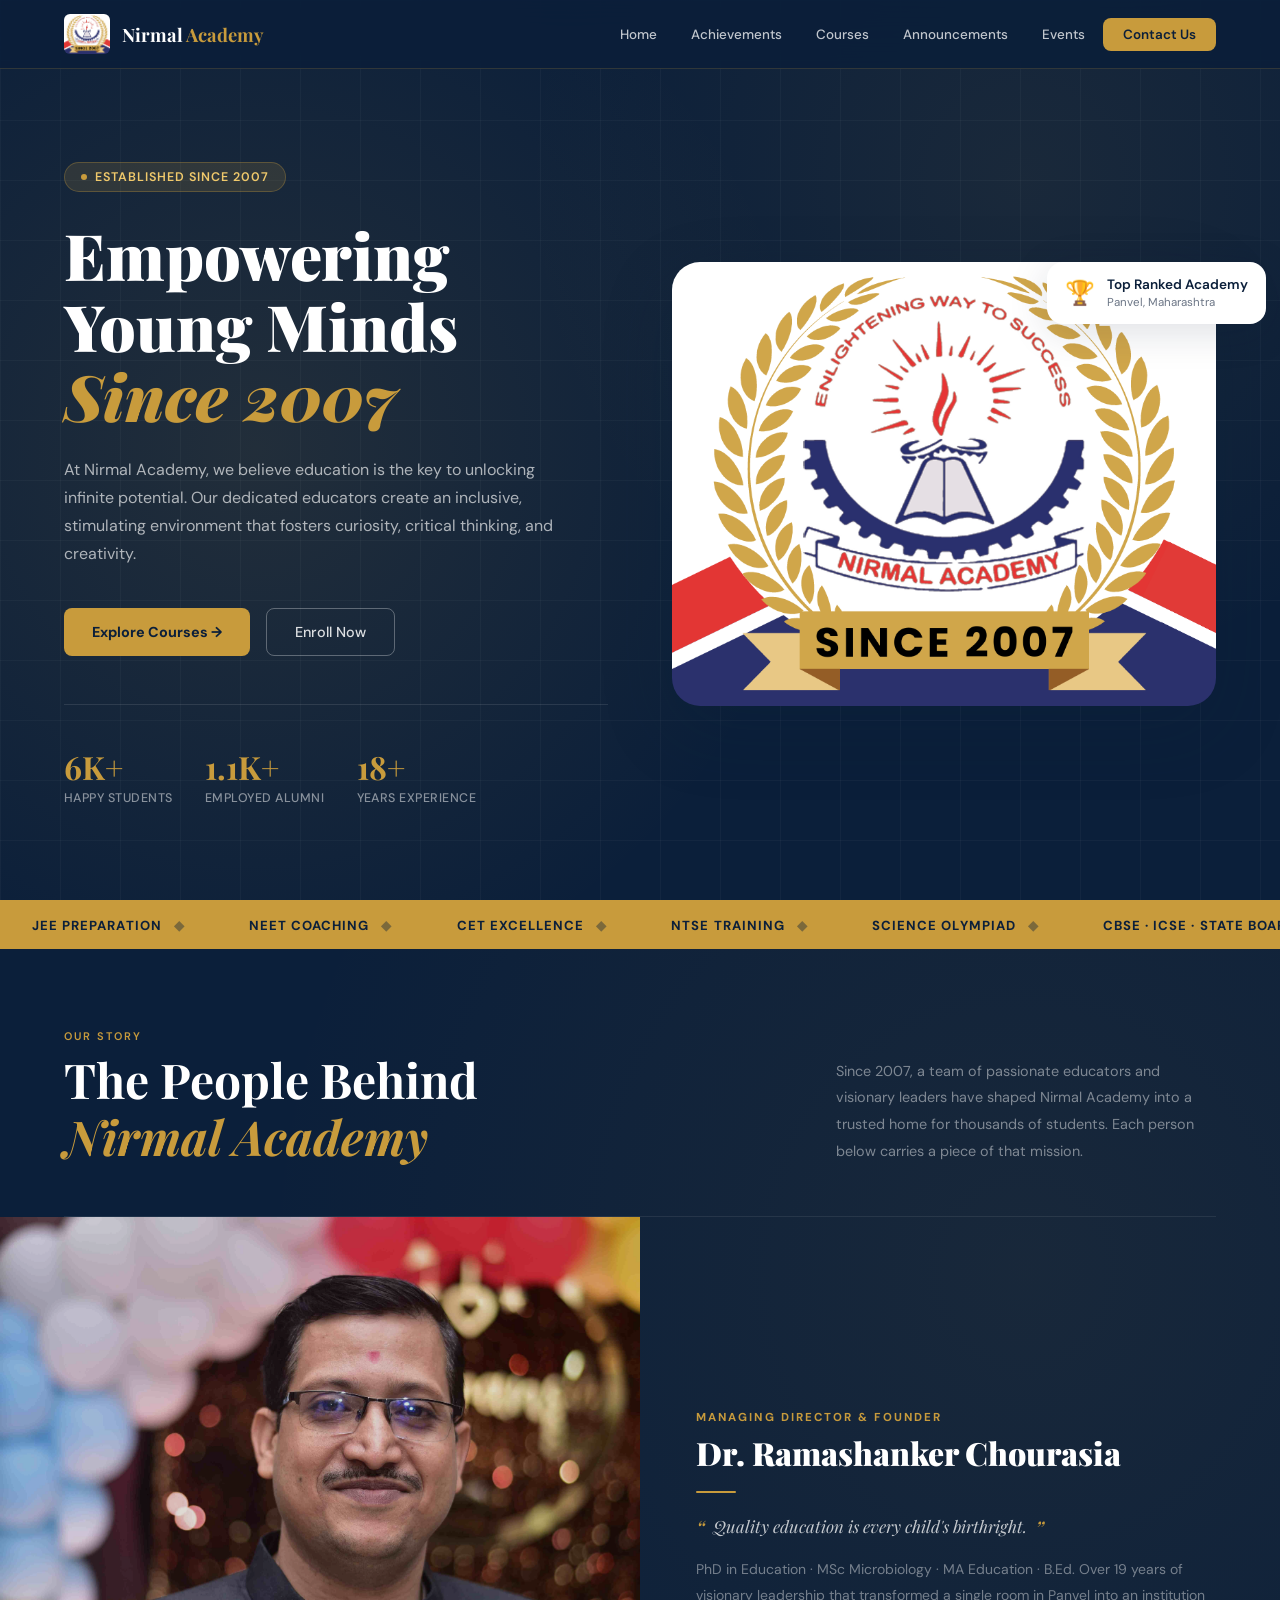
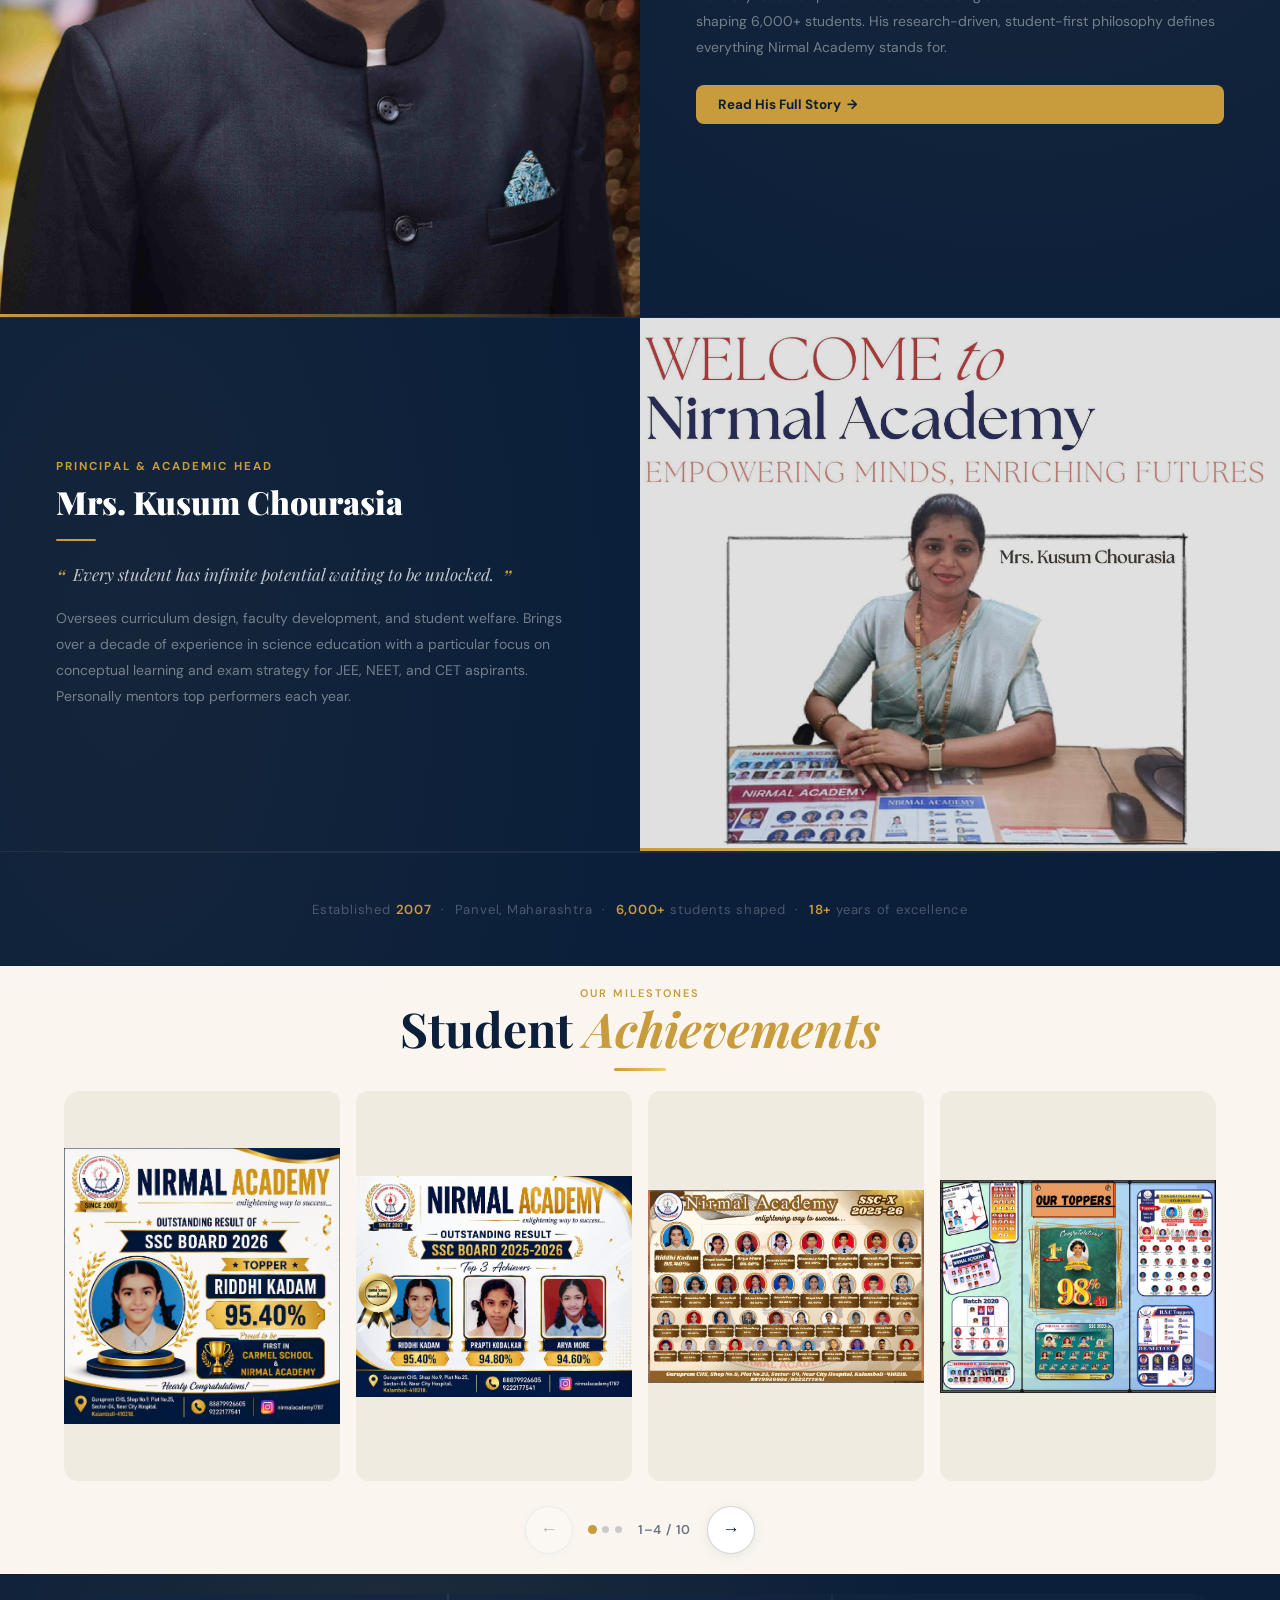
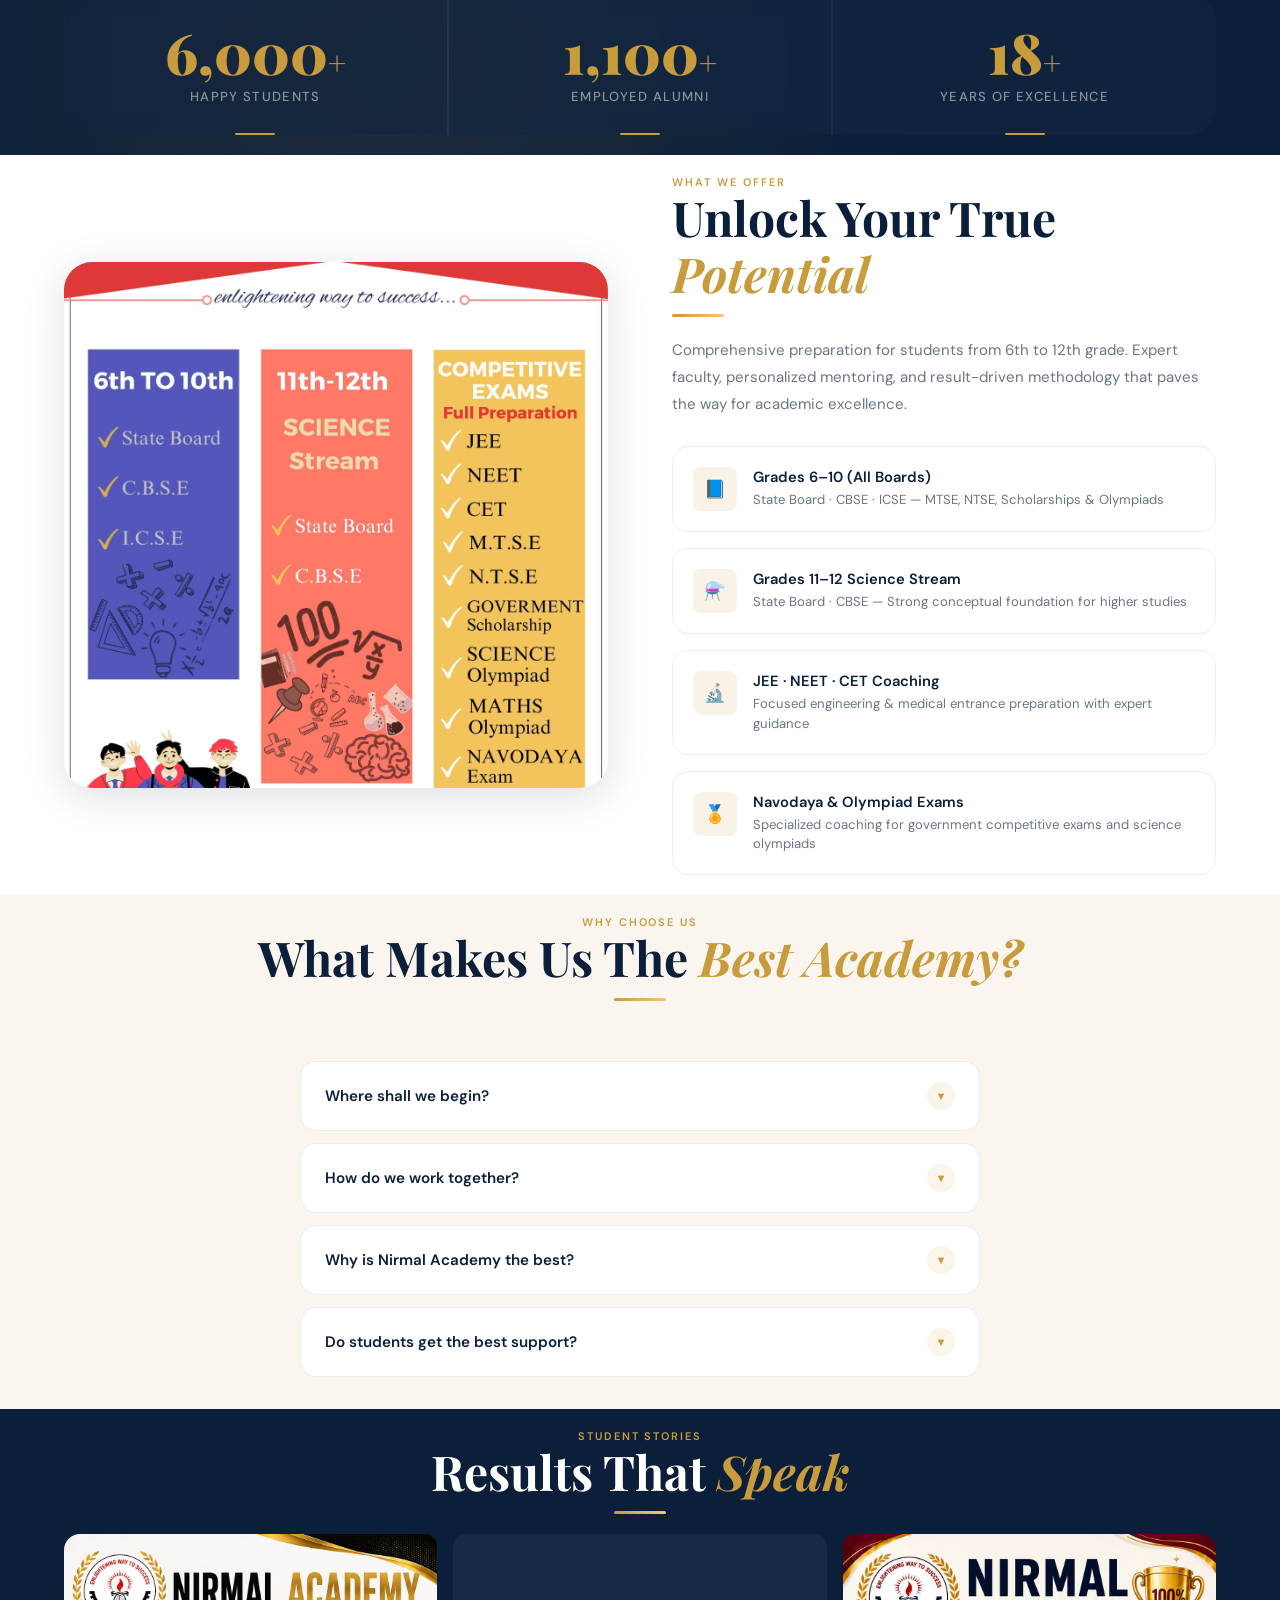
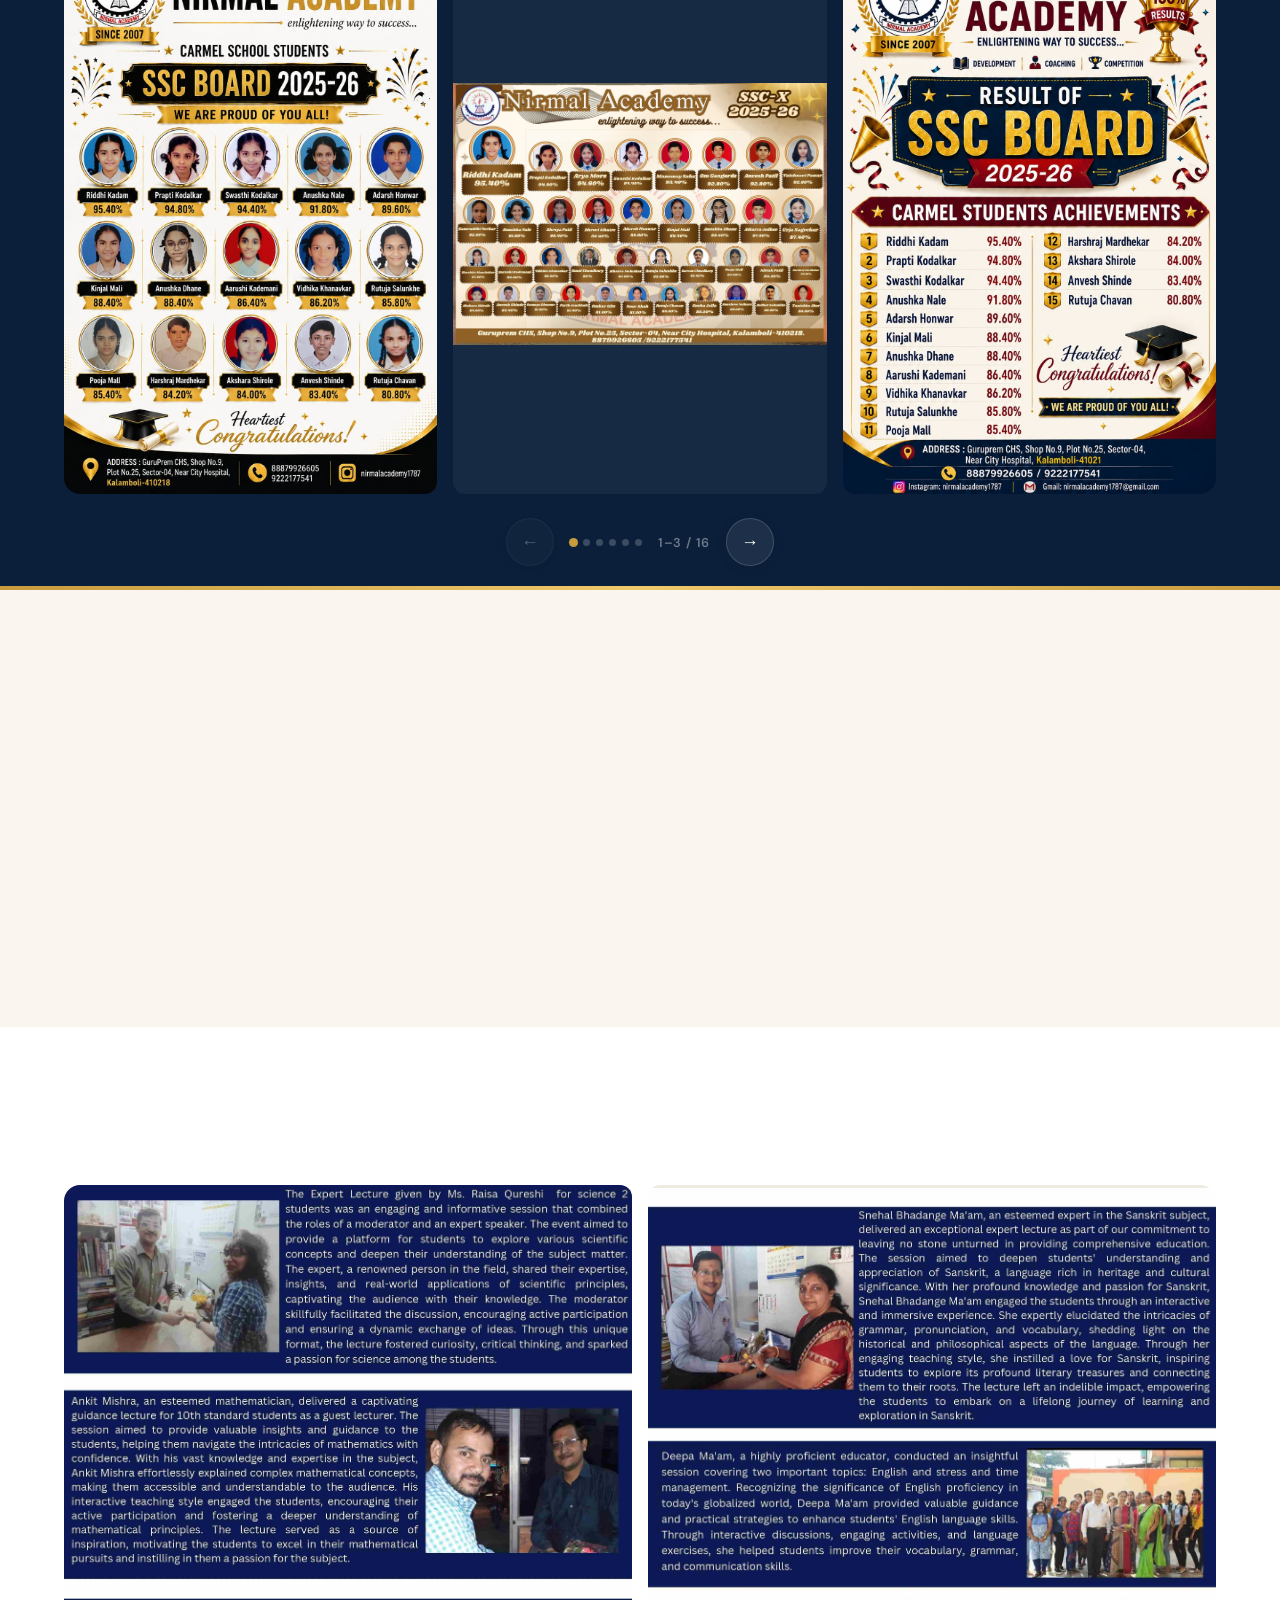
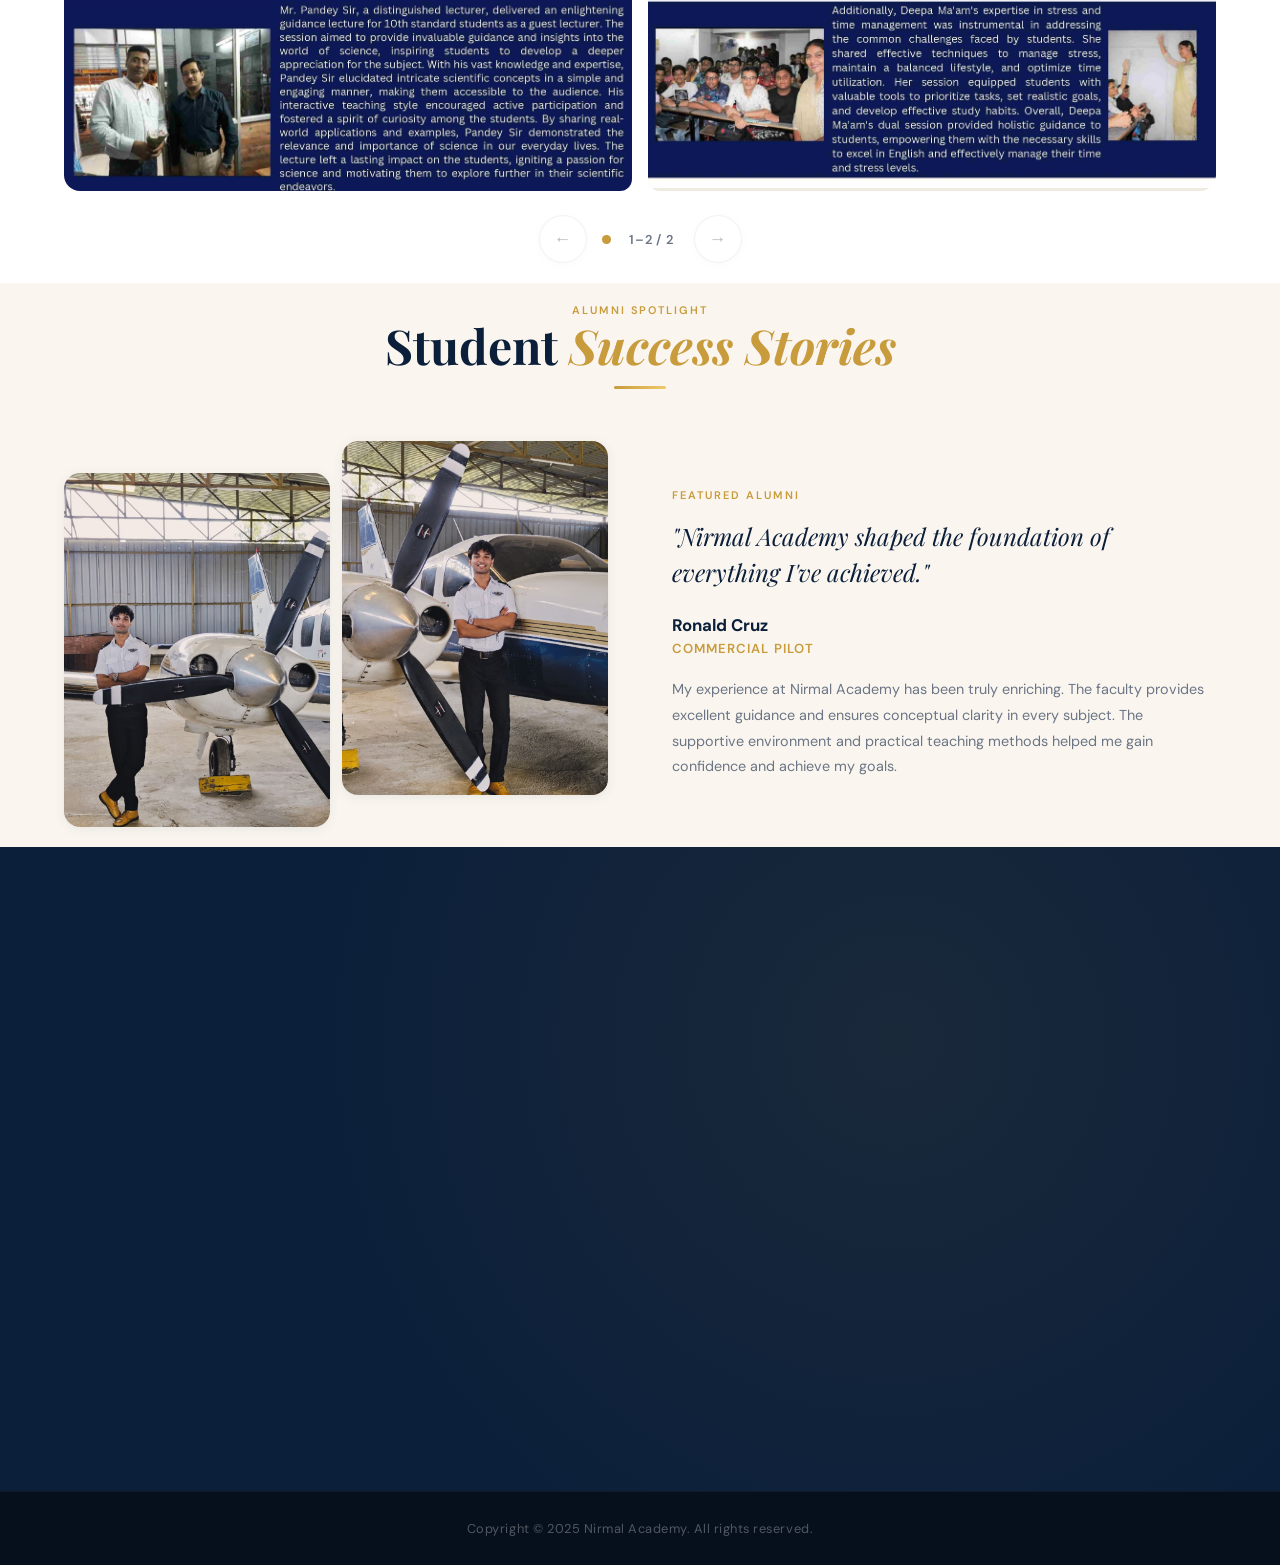
==== commit a0acb7b6: "ui rmv, added" ====
--- a/index.html
+++ b/index.html
@@ -1605,6 +1605,29 @@
           grid-template-columns: 1fr;
         }
       }
+        .tl-item:nth-child(odd) .tl-card,
+        .tl-item:nth-child(even) .tl-card {
+          order: 2;
+          padding: 0 0 32px;
+          text-align: left;
+          flex: 1;
+        }
+        .tl-item:nth-child(odd) .tl-box::after,
+        .tl-item:nth-child(even) .tl-box::after { display: none; }
+        .tl-item:nth-child(odd) .tl-empty,
+        .tl-item:nth-child(even) .tl-empty { display: none; }
+        .tl-mid {
+          order: 1;
+          padding-top: 14px;
+          align-items: center;
+        }
+        .tl-connector {
+          flex: 1;
+          min-height: 32px;
+        }
+        .tl-node { width: 40px; height: 40px; font-size: 1rem; }
+        .tl-year { font-size: 2rem; }
+  
 
       /* ── FOOTER ───────────────────────────────────────────────── */
       footer {
@@ -1979,12 +2002,12 @@
       </div>
 
       <div class="story-entries">
-        <!-- Entry 01 -->
+        <!-- Entry 01 — Director teaser card -->
         <div class="story-entry reveal">
           <div class="story-photo-pane">
             <img
               src="assets/images/banner_img_2.JPG"
-              alt="Managing Director"
+              alt="Dr. Ramashanker Chourasia — Managing Director"
               loading="lazy"
             />
           </div>
@@ -1996,12 +2019,22 @@
               Quality education is every child's birthright.
             </p>
             <p class="story-bio">
-              Founded Nirmal Academy in 2007 with 15 students and a mission to
-              democratise quality education in Panvel. Over 18 years the
-              institution has grown into a premier coaching centre serving
-              students from grades 6 to 12 across State Board, CBSE, and ICSE —
-              celebrating thousands of success stories along the way.
+              PhD in Education &middot; MSc Microbiology &middot; MA Education &middot; B.Ed.
+              Over 19 years of visionary leadership that transformed a single
+              room in Panvel into an institution shaping 6,000+ students.
+              His research-driven, student-first philosophy defines everything
+              Nirmal Academy stands for.
             </p>
+            <a href="aboutDirector.html" style="
+              display:inline-flex;align-items:center;gap:8px;margin-top:24px;
+              background:var(--gold);color:var(--navy);
+              font-family:var(--font-body);font-size:.84rem;font-weight:700;
+              padding:11px 22px;border-radius:8px;text-decoration:none;
+              transition:.3s cubic-bezier(.4,0,.2,1);"
+              onmouseover="this.style.background='#f0c96b';this.style.transform='translateY(-2px)';"
+              onmouseout="this.style.background='#c89b3c';this.style.transform='translateY(0)';">
+              Read His Full Story &nbsp;&rarr;
+            </a>
           </div>
         </div>
 
@@ -2348,18 +2381,6 @@
       </div>
     </section>
 
-    <!-- ── FACULTY ACHIEVEMENTS ────────────────────────────────────── -->
-    <section style="background: var(--cream); padding: 20px 0" id="faculty-ach">
-      <div class="container">
-        <div class="reveal" style="text-align: center; margin-bottom: 52px">
-          <p class="section-label">Recognitions</p>
-          <h2 class="section-title">Personal <em>Achievements</em></h2>
-          <div class="divider" style="margin: 12px auto"></div>
-        </div>
-        <div id="gallery-faculty" class="reveal"></div>
-      </div>
-    </section>
-
     <!-- ── STUDENT SUCCESS ─────────────────────────────────────────── -->
     <section id="student-ach">
       <div class="container">
@@ -2423,7 +2444,7 @@
                 <a href="tel:+919222177541">+91 9222177541</a>
               </div>
             </div>
-             <div class="contact-detail">
+            <div class="contact-detail">
               <div class="contact-icon">📧</div>
               <a href="mailto:nirmalacademy1787@gmail.com"
                 >nirmalacademy1787@gmail.com</a
@@ -3430,4 +3451,4 @@
       }
     </script>
   </body>
-</html>
+</html>
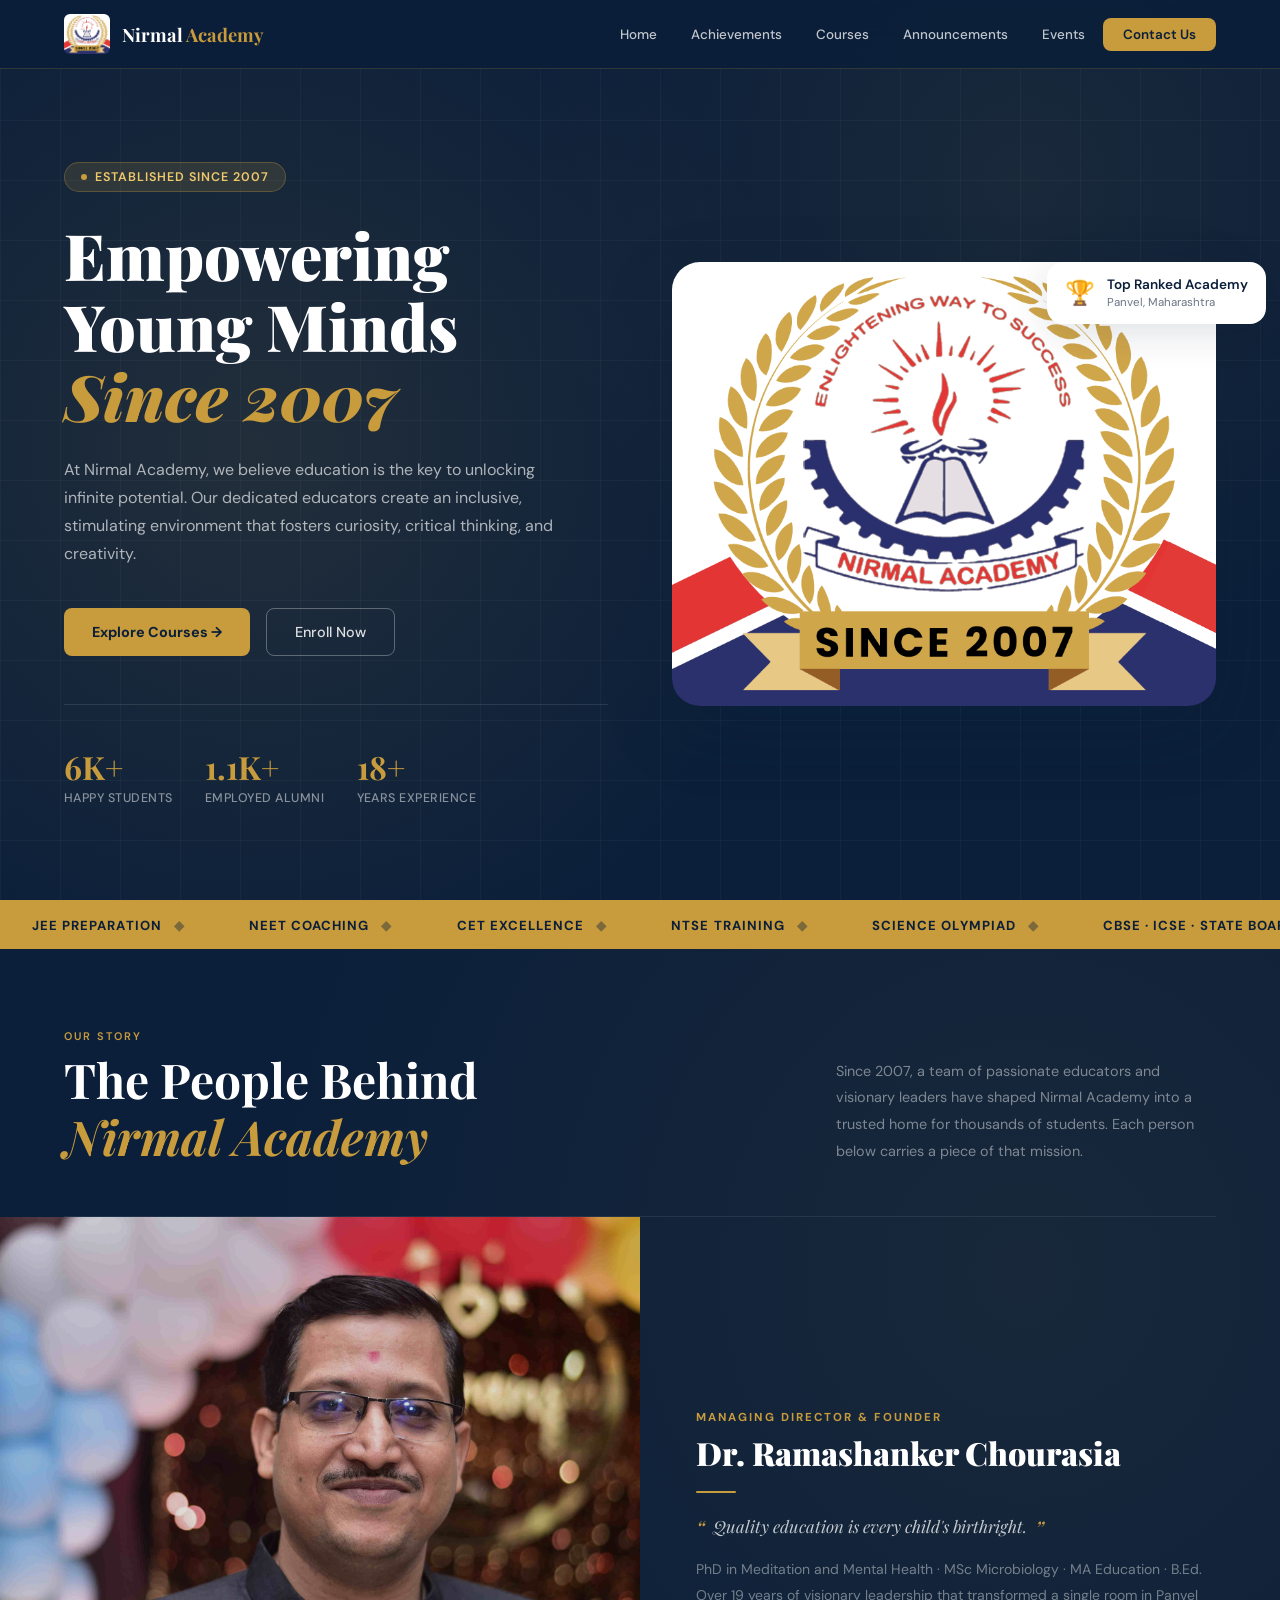
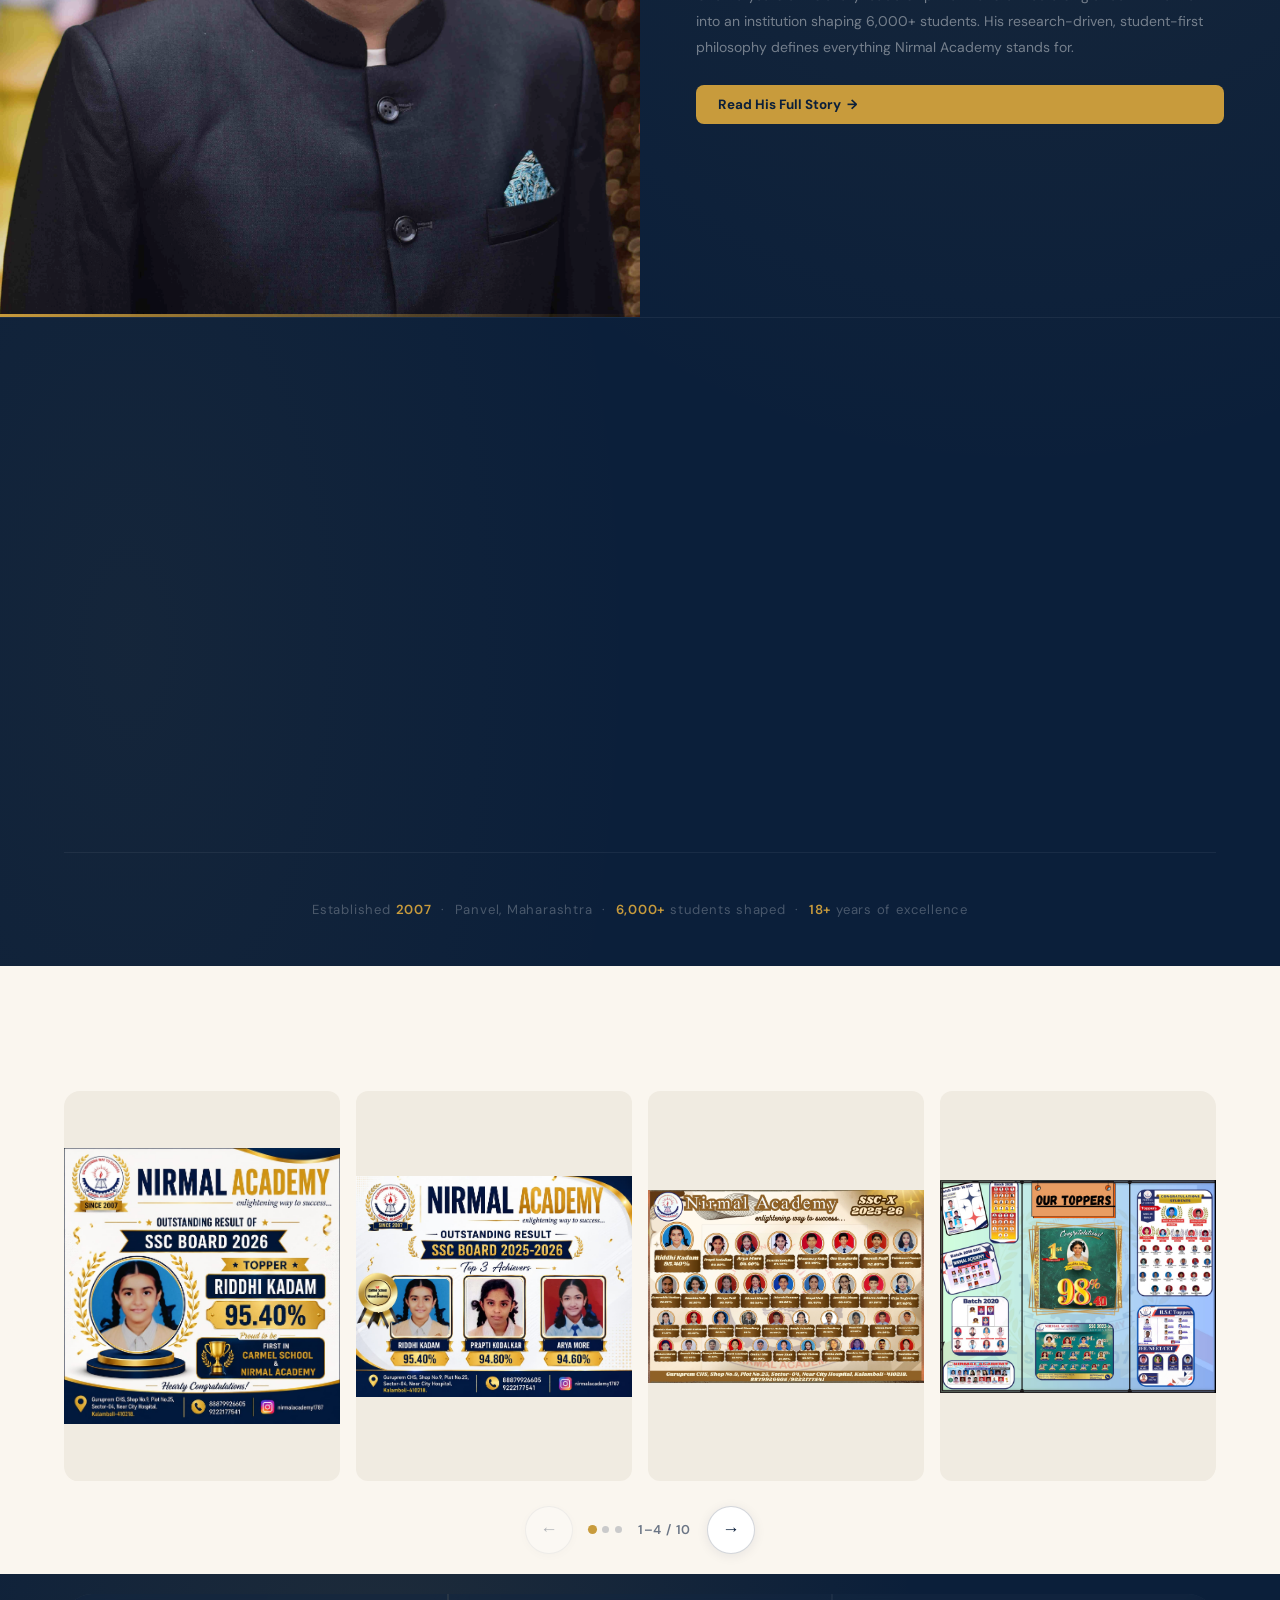
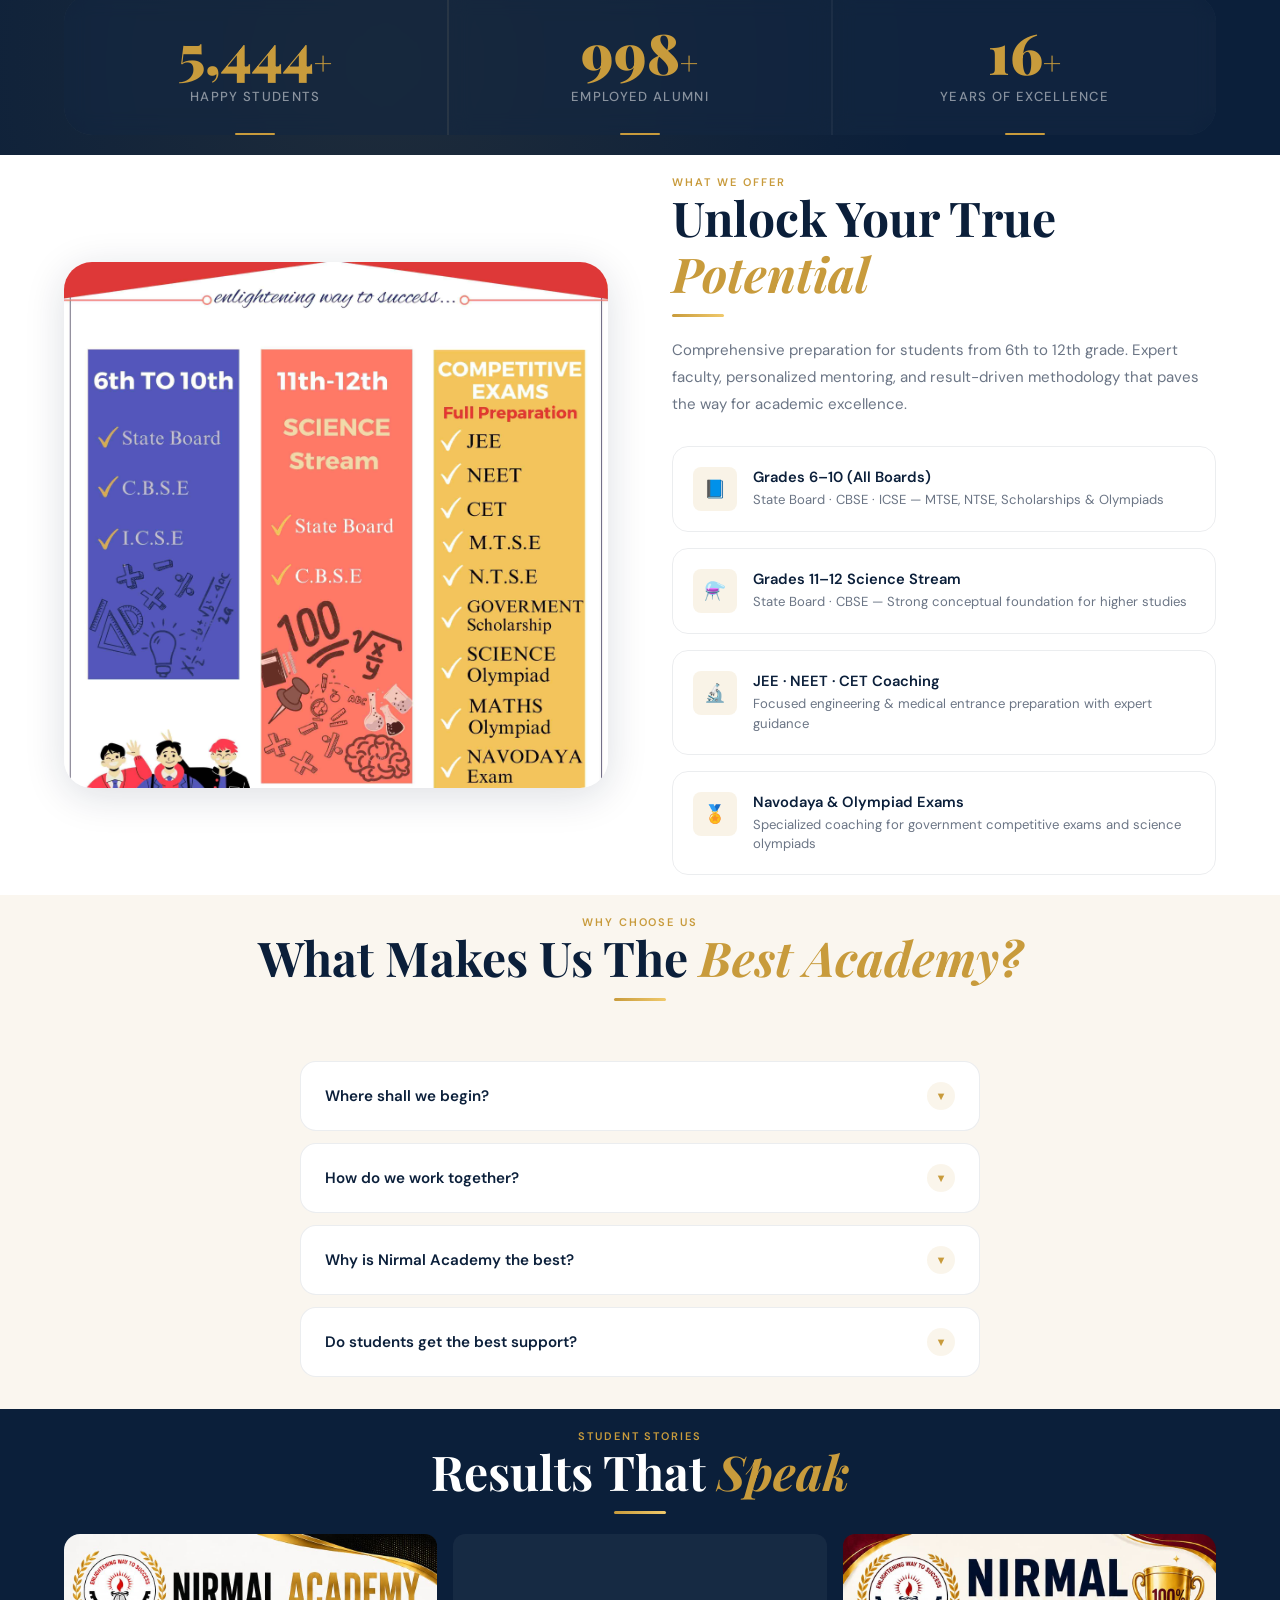
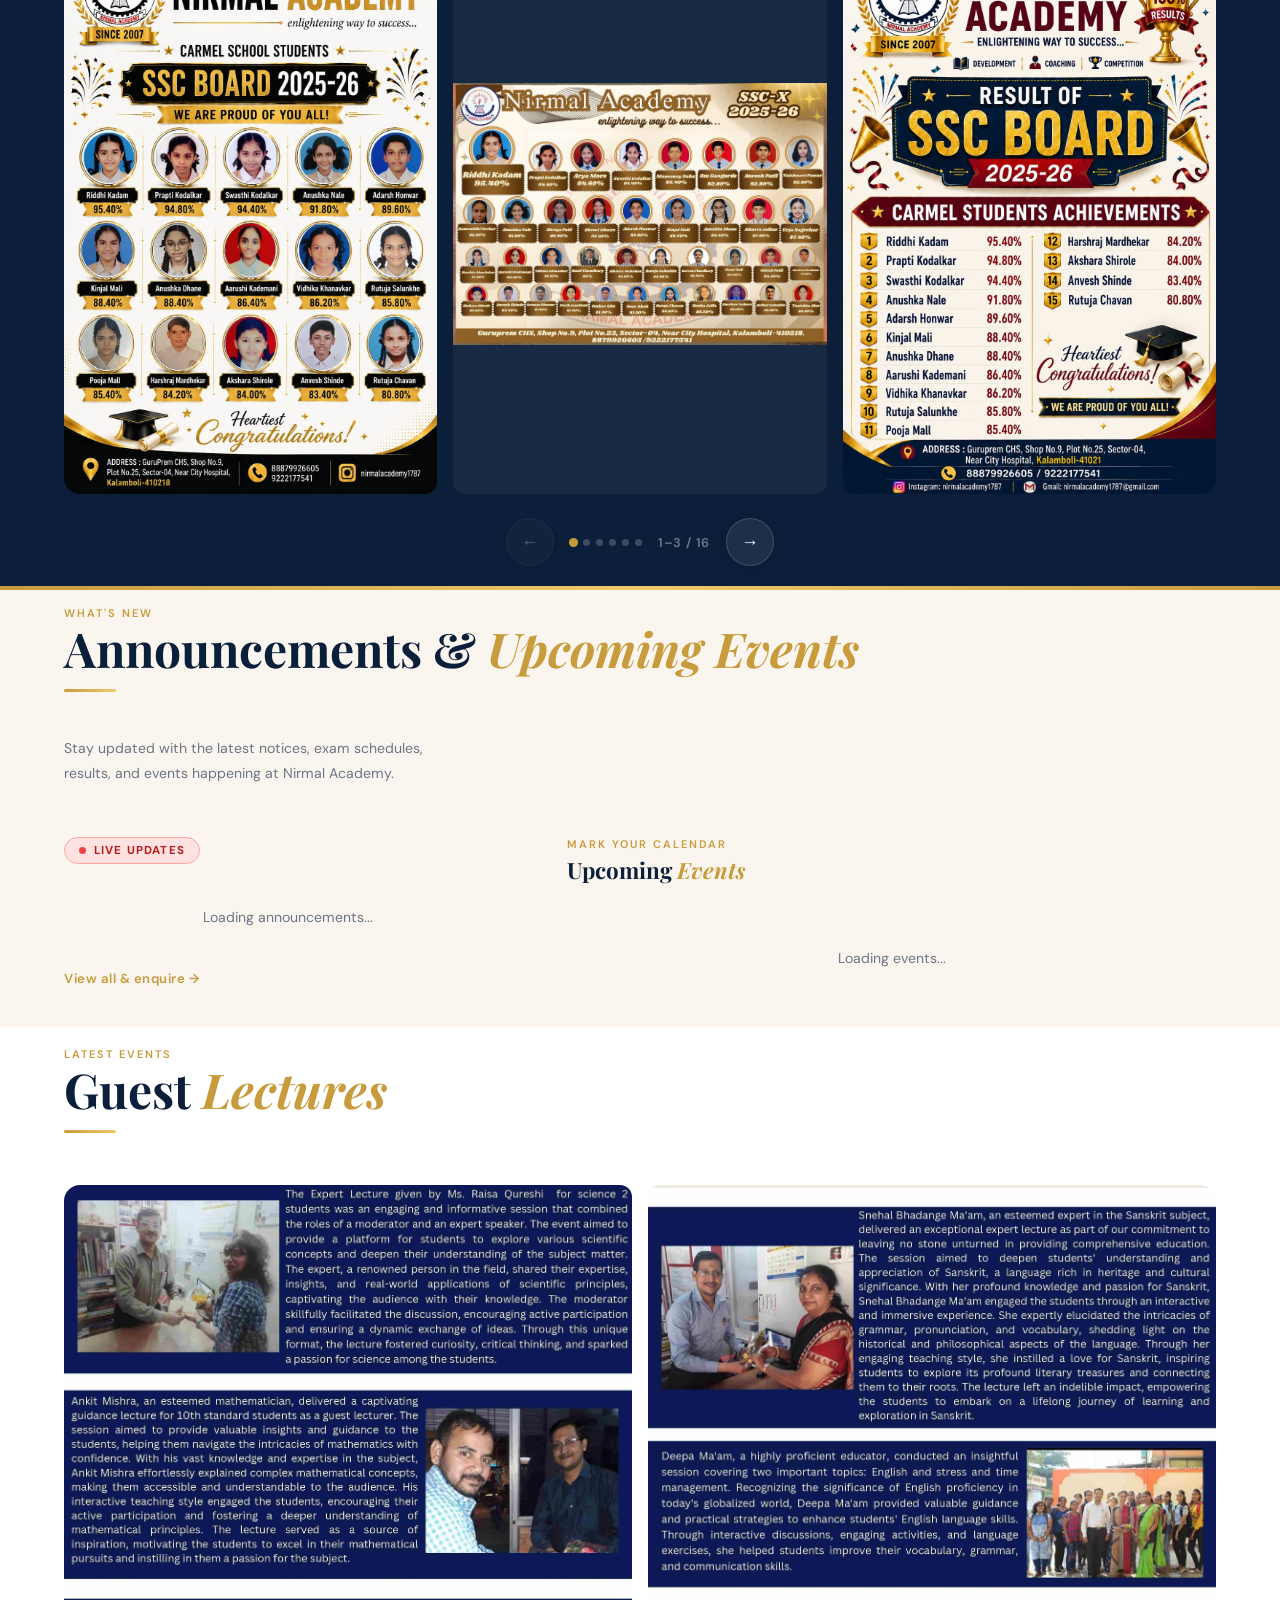
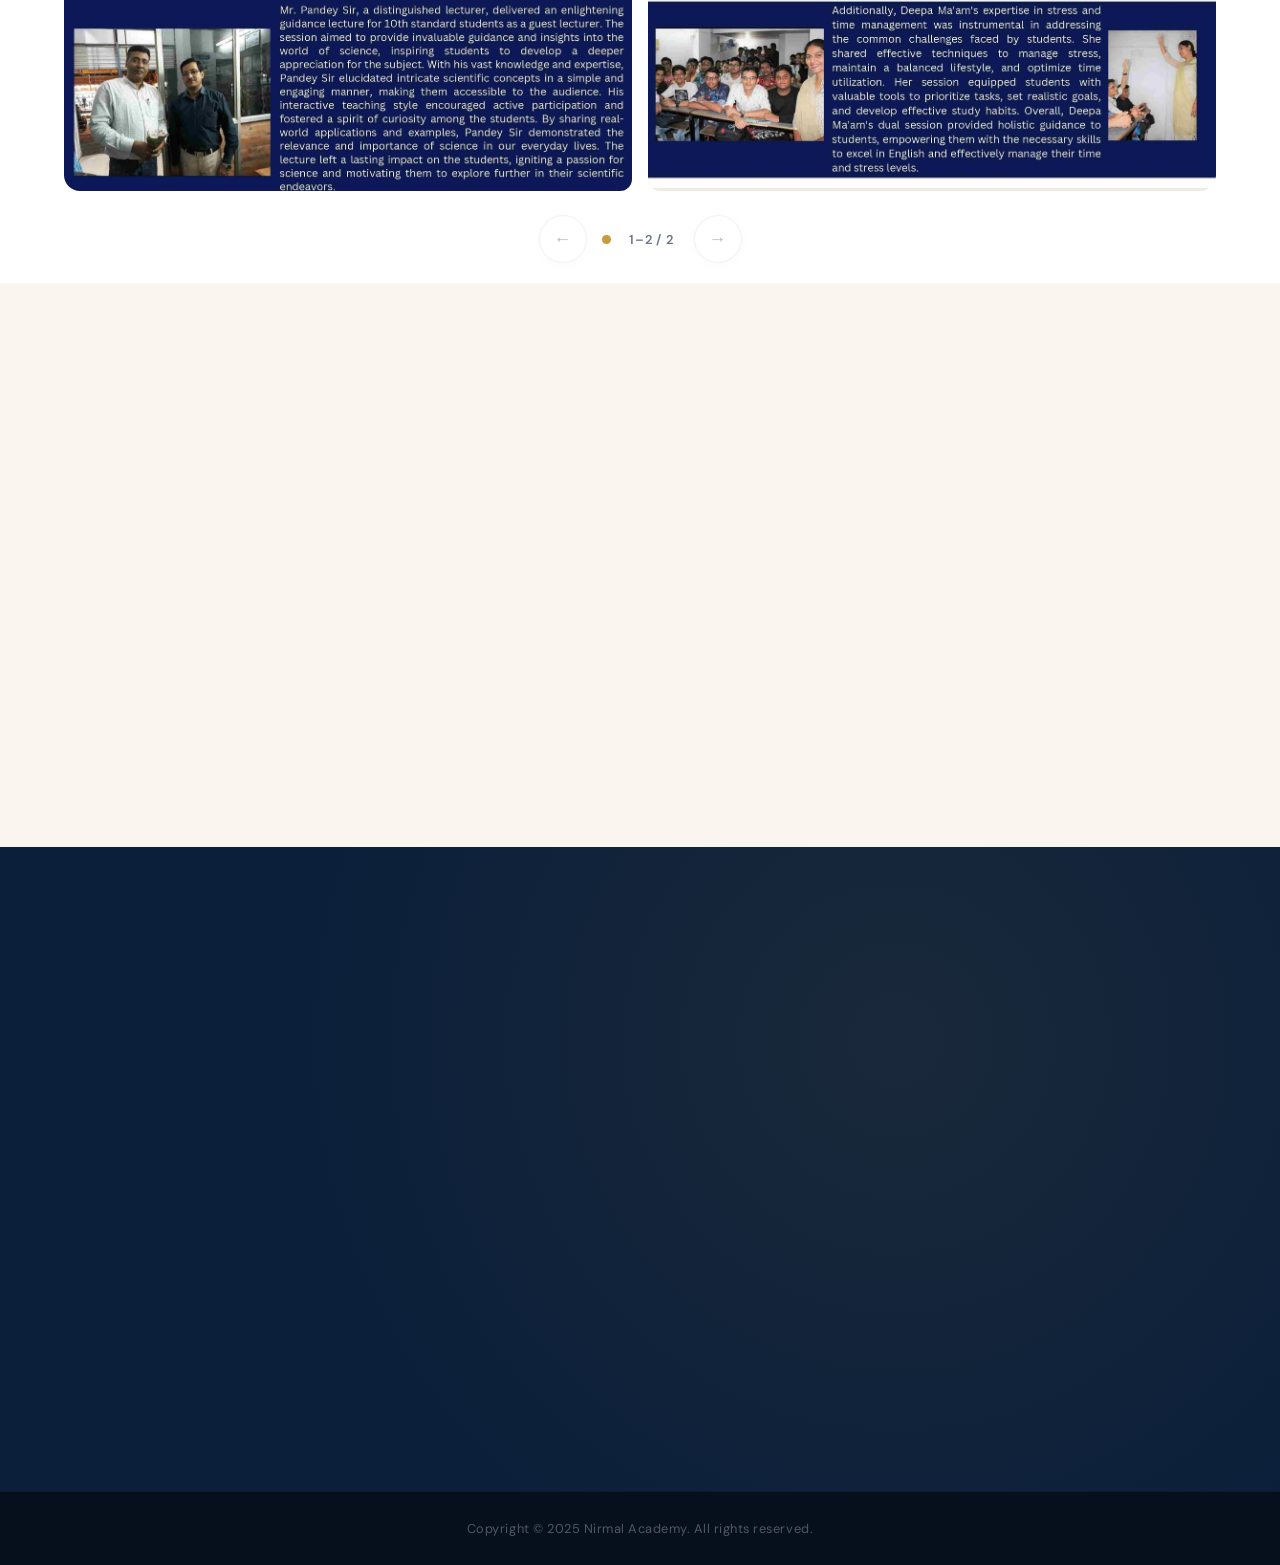
==== commit dea82f45: "corr," ====
--- a/index.html
+++ b/index.html
@@ -2019,7 +2019,7 @@
               Quality education is every child's birthright.
             </p>
             <p class="story-bio">
-              PhD in Education &middot; MSc Microbiology &middot; MA Education &middot; B.Ed.
+              PhD in Meditation and Mental Health &middot; MSc Microbiology &middot; MA Education &middot; B.Ed.
               Over 19 years of visionary leadership that transformed a single
               room in Panvel into an institution shaping 6,000+ students.
               His research-driven, student-first philosophy defines everything
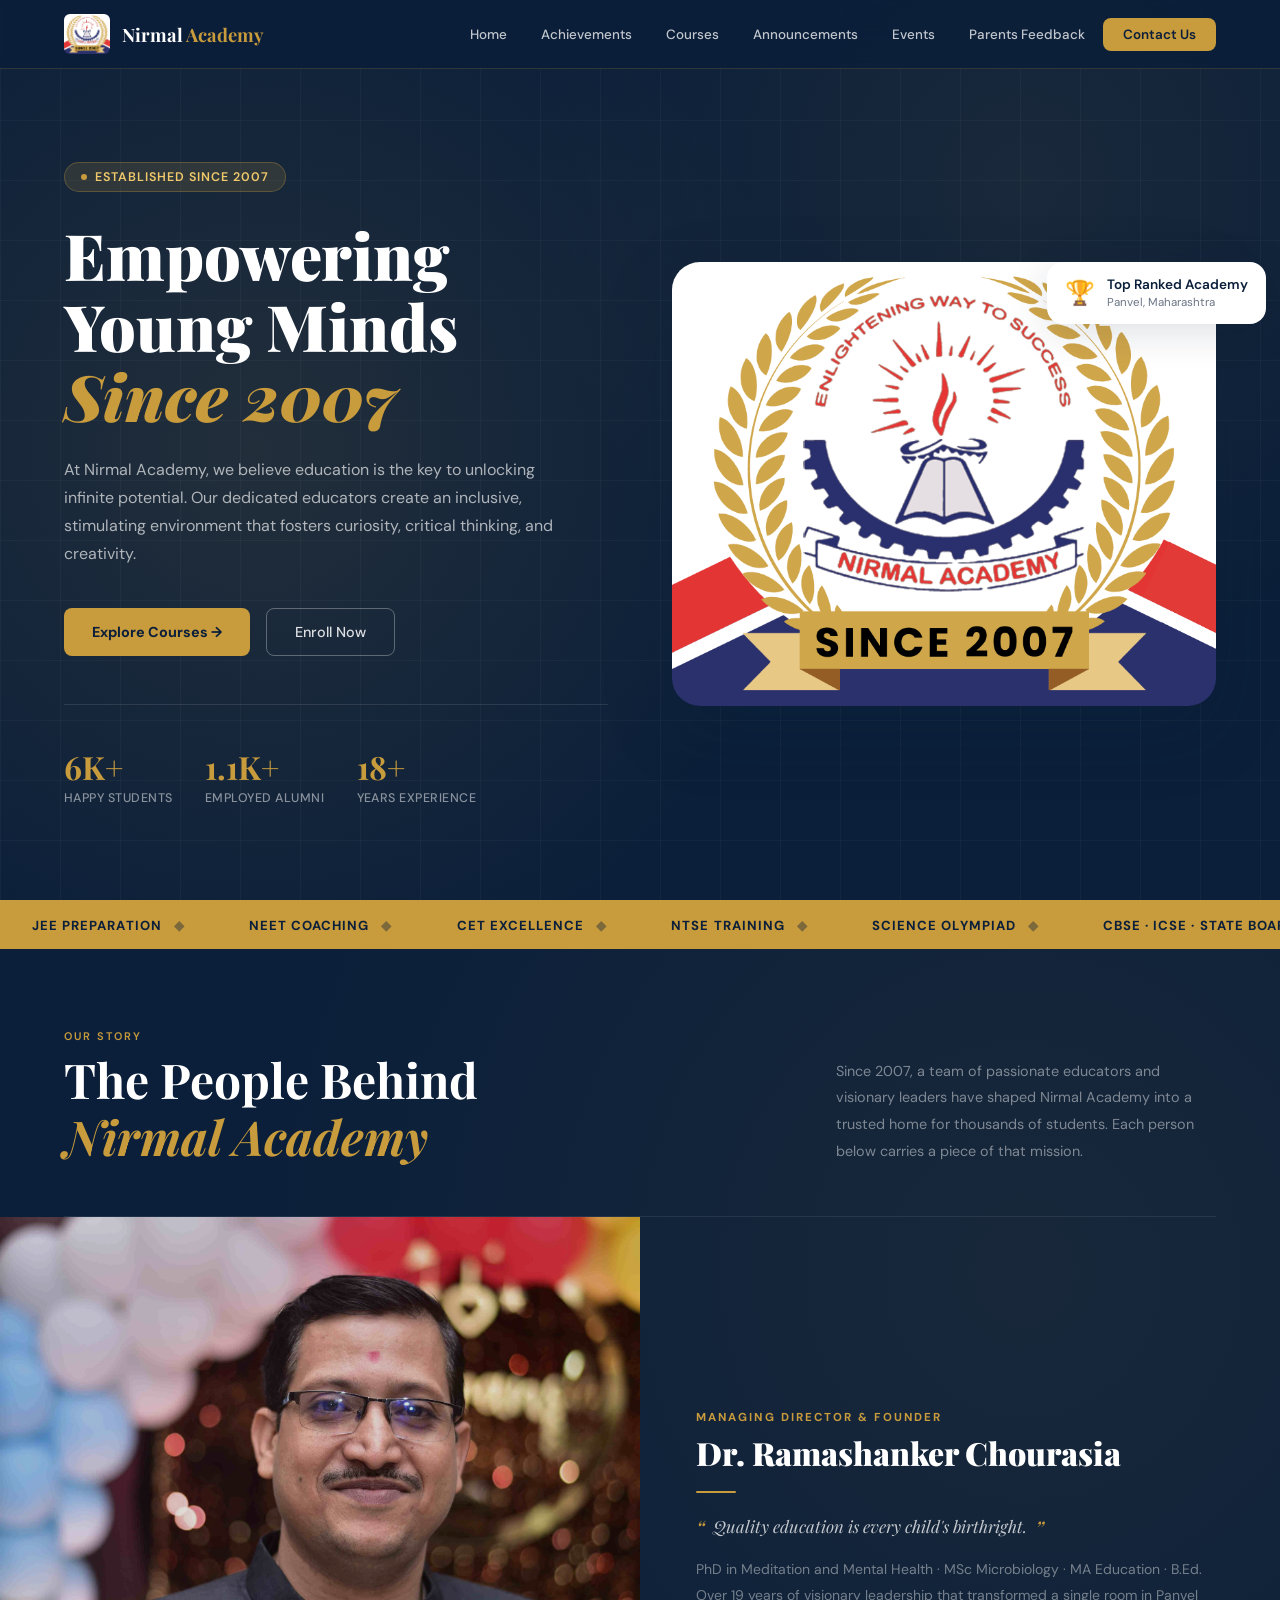
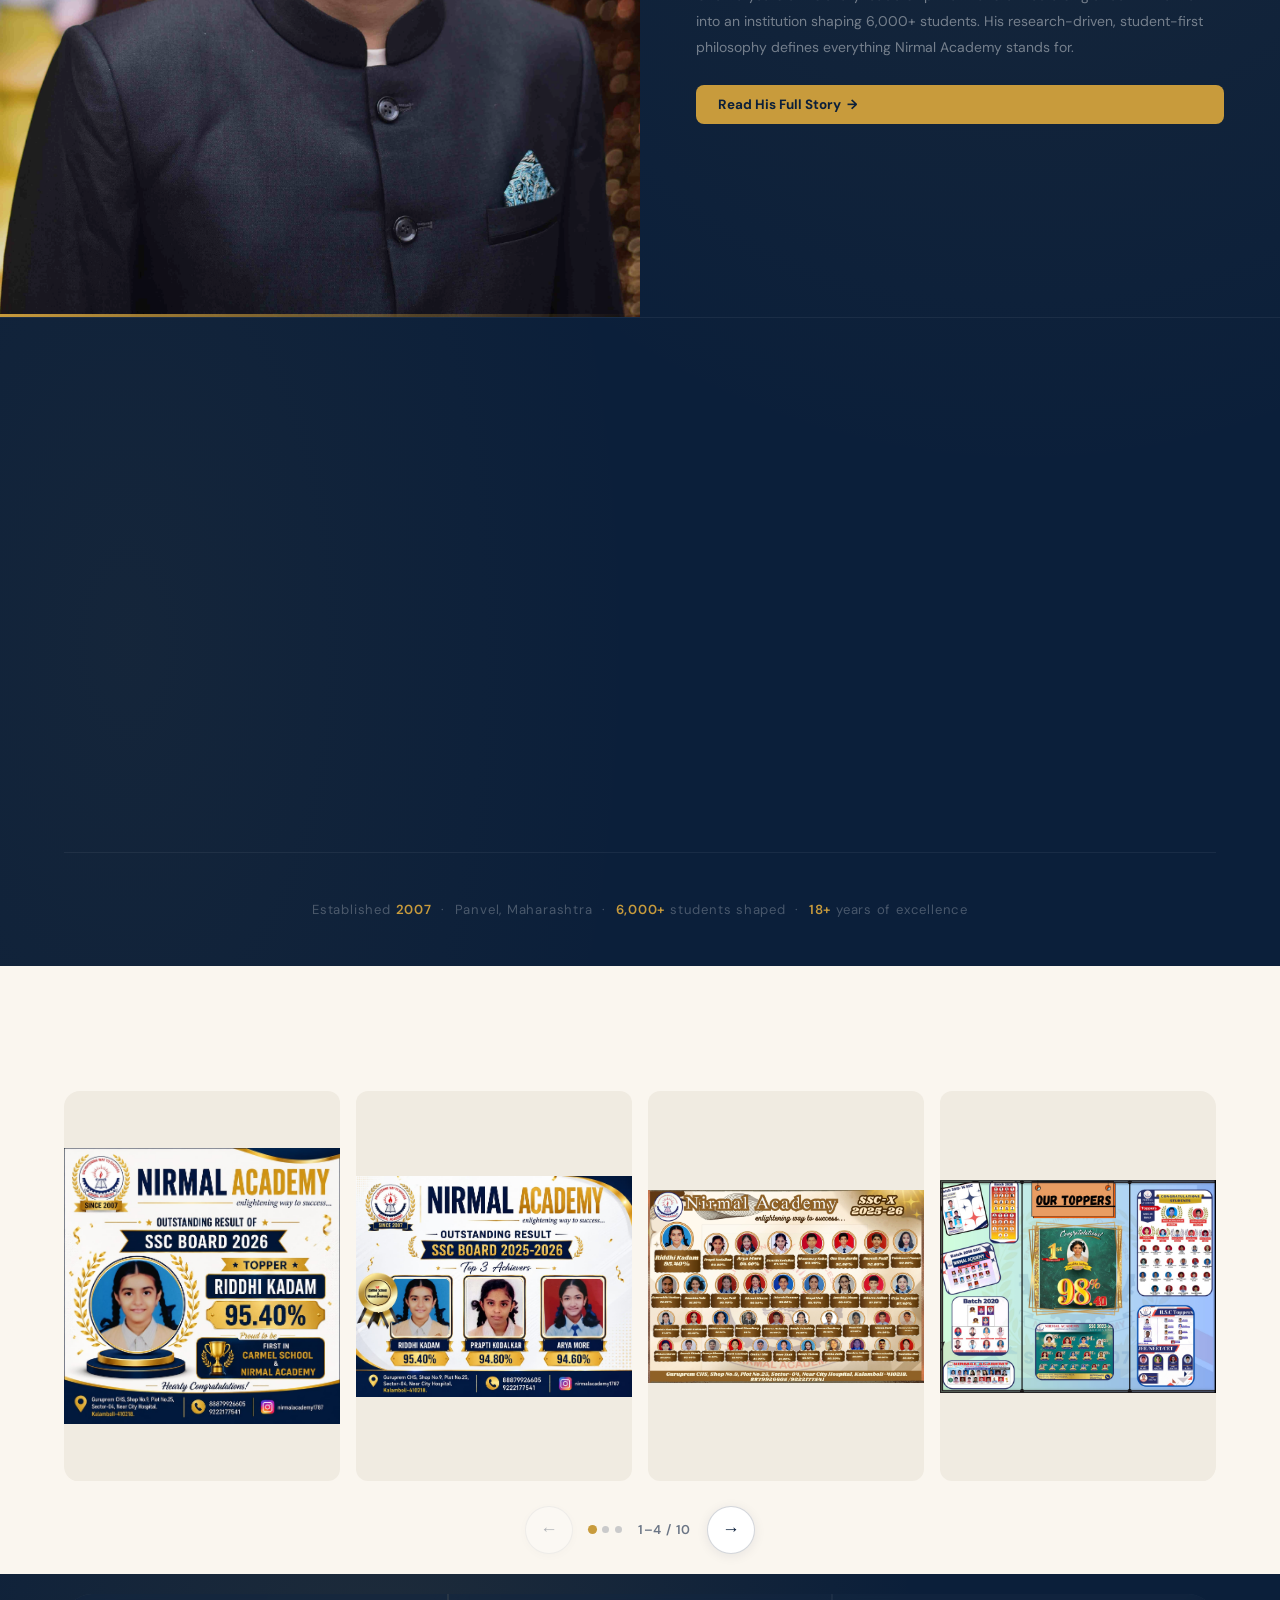
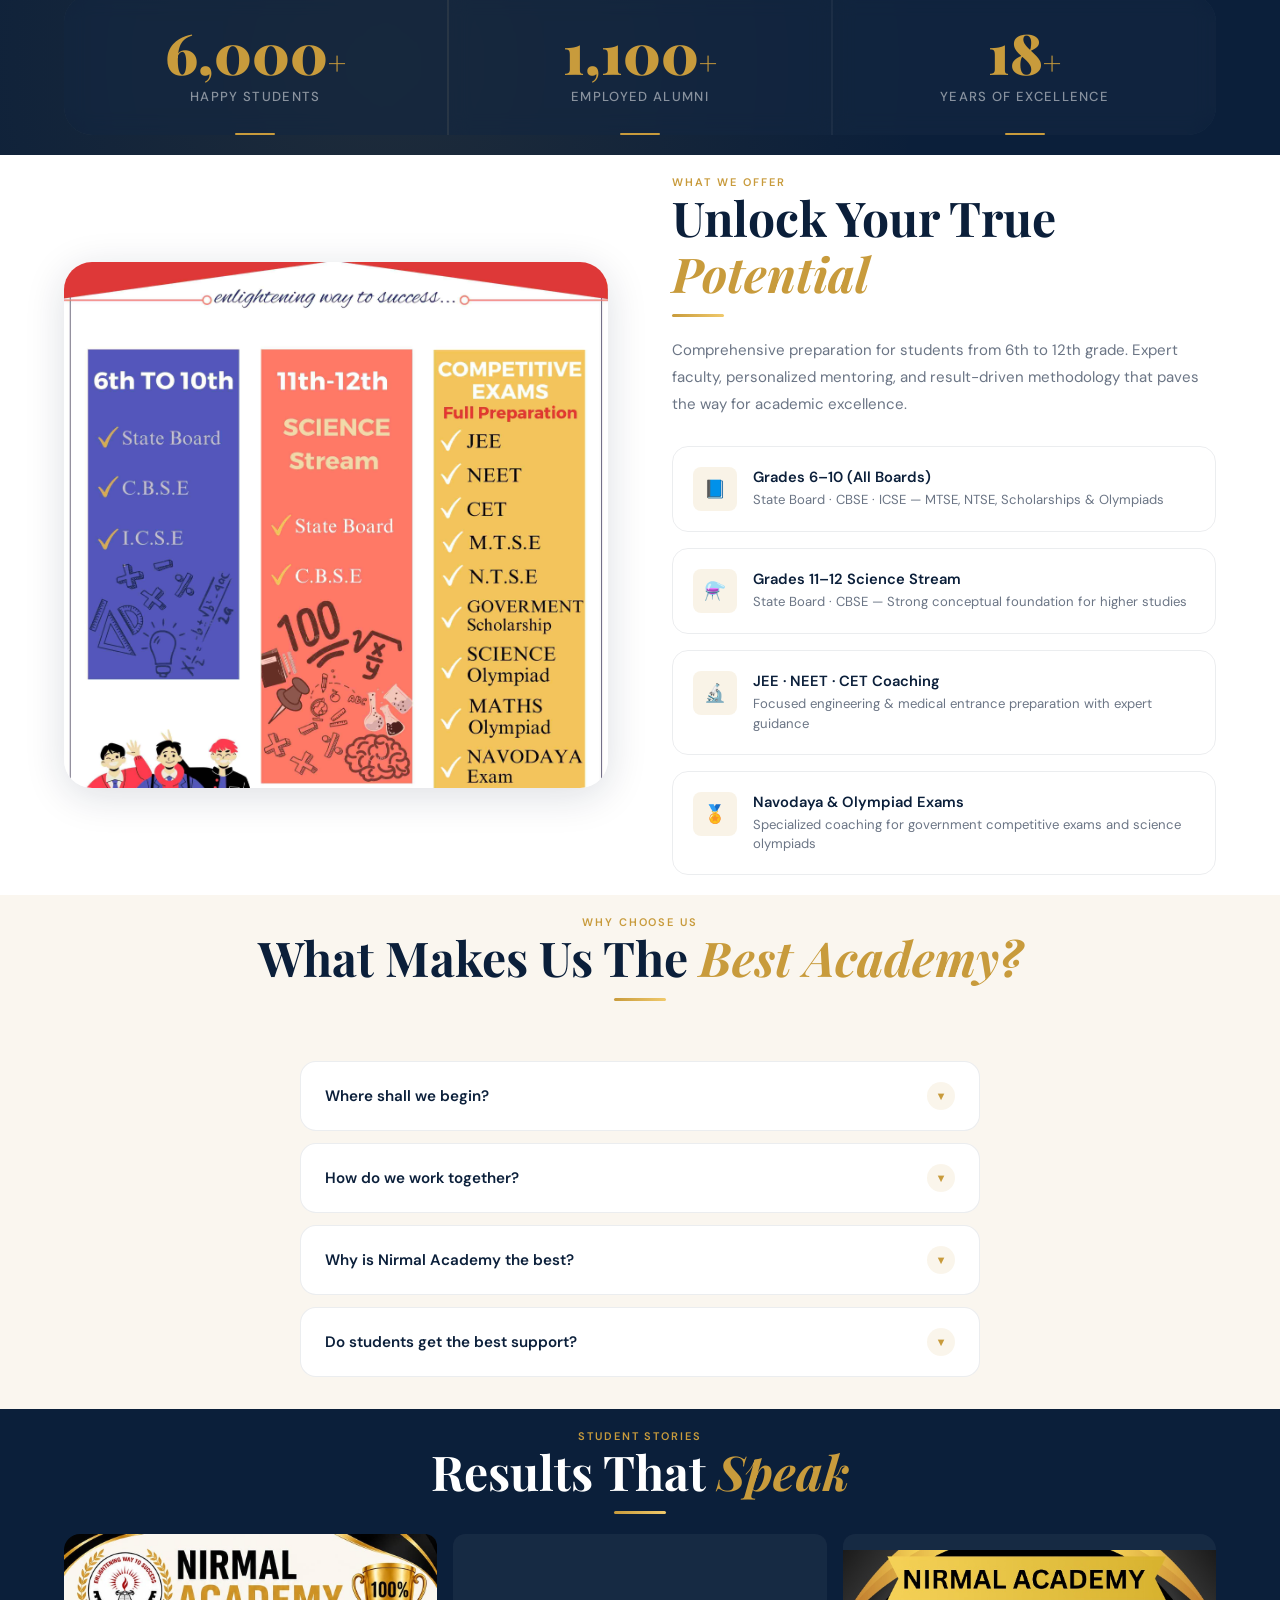
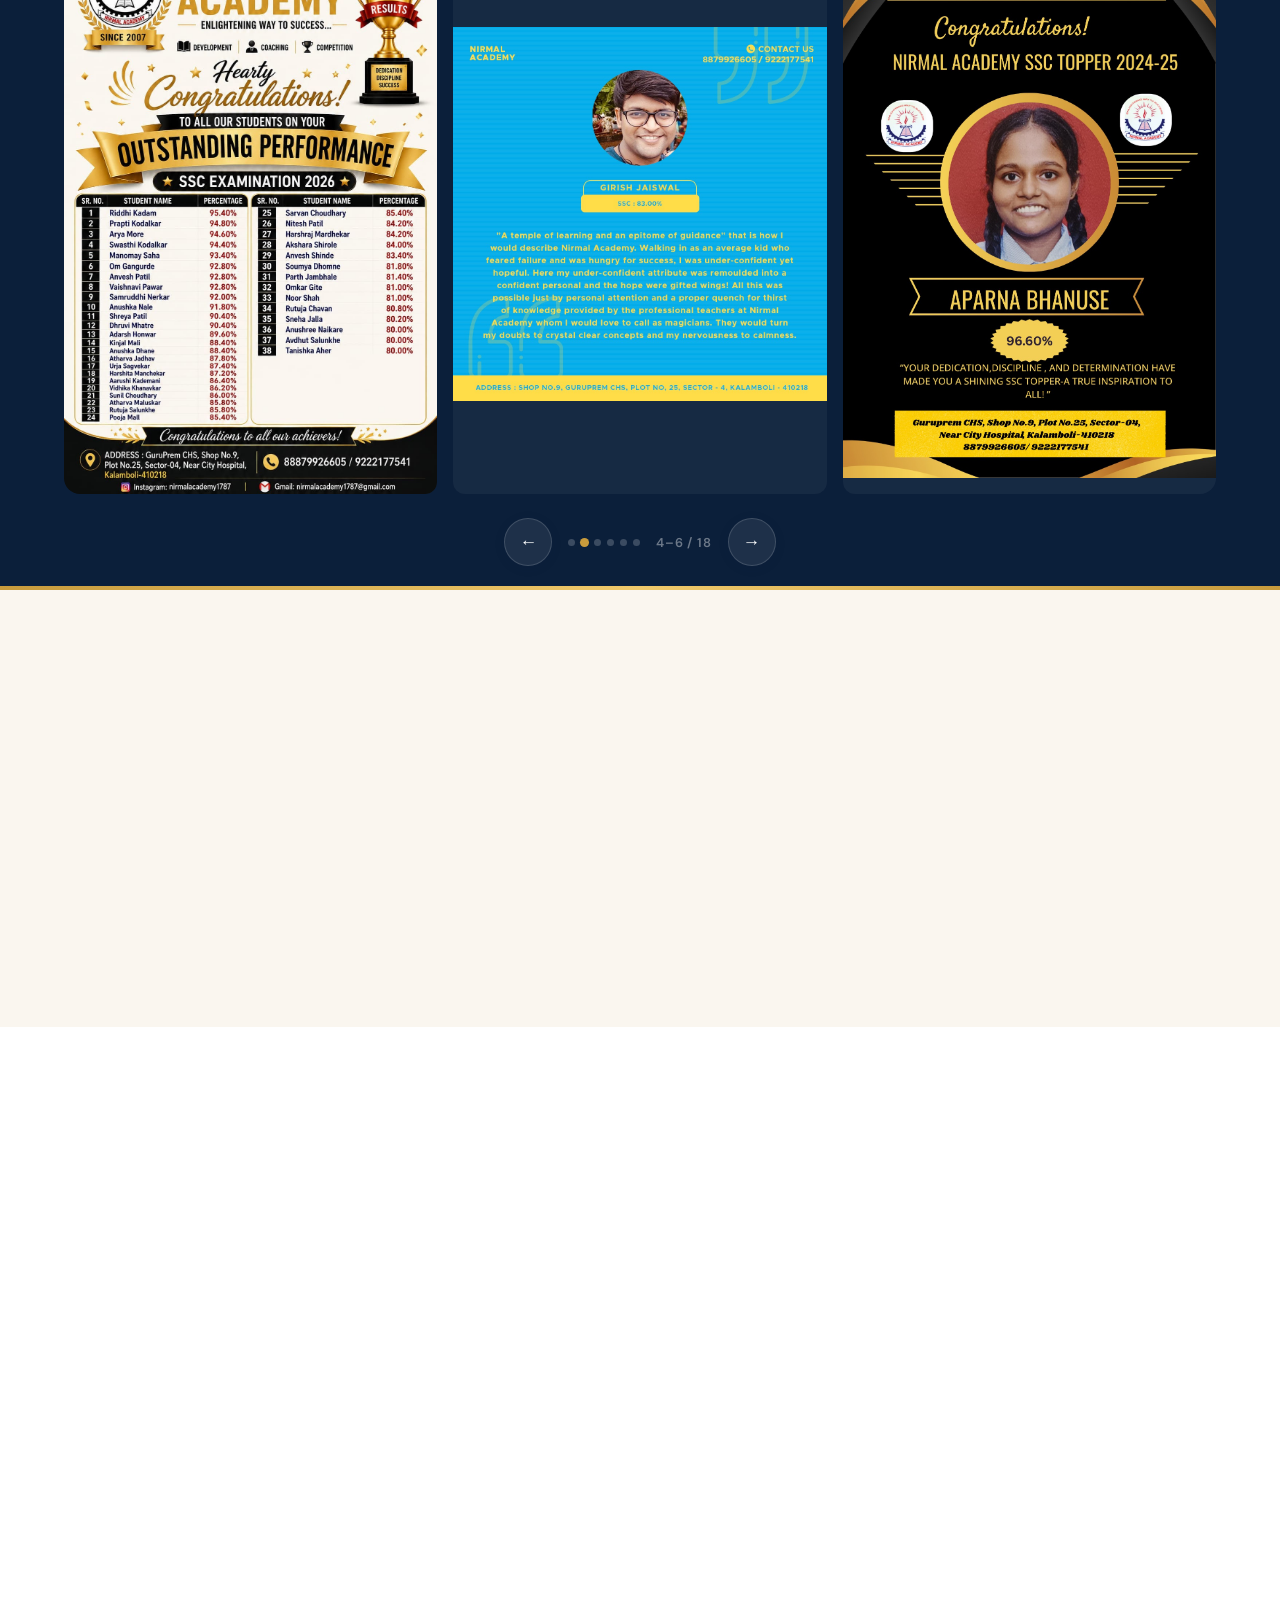
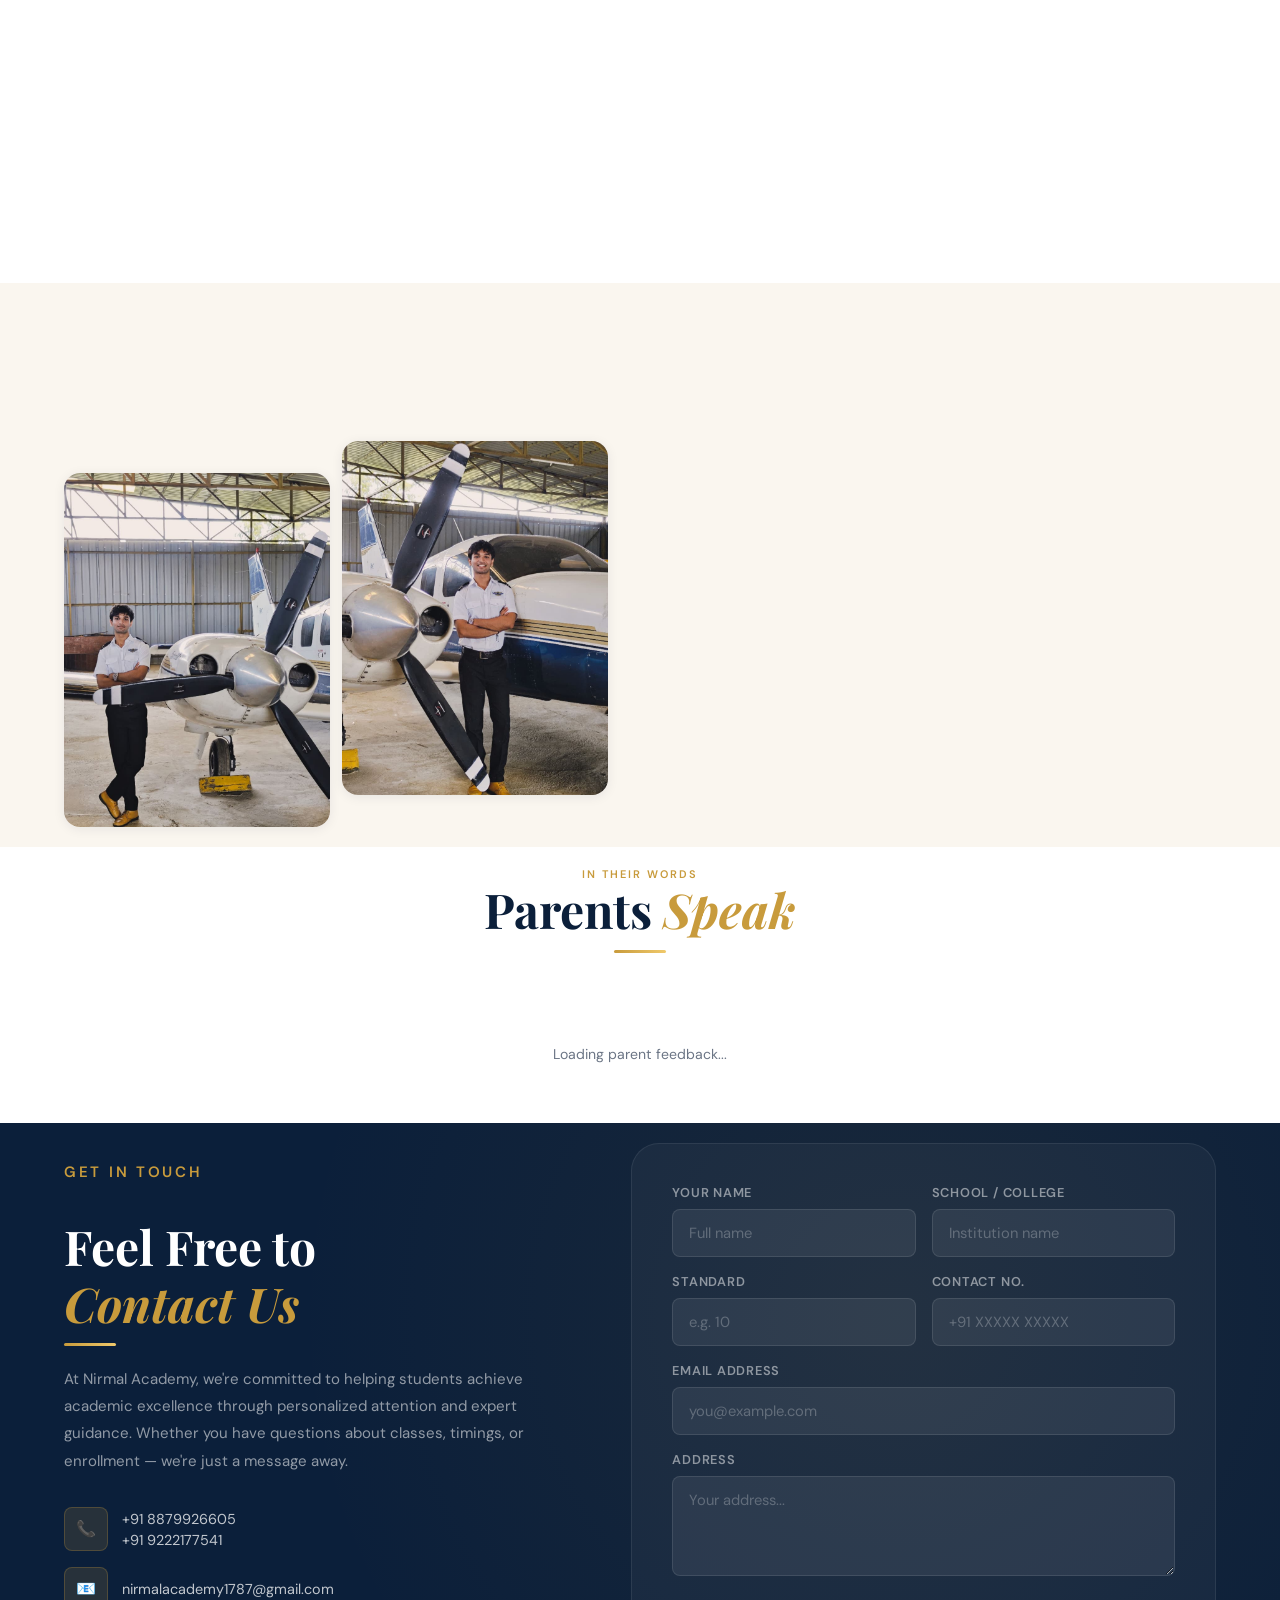
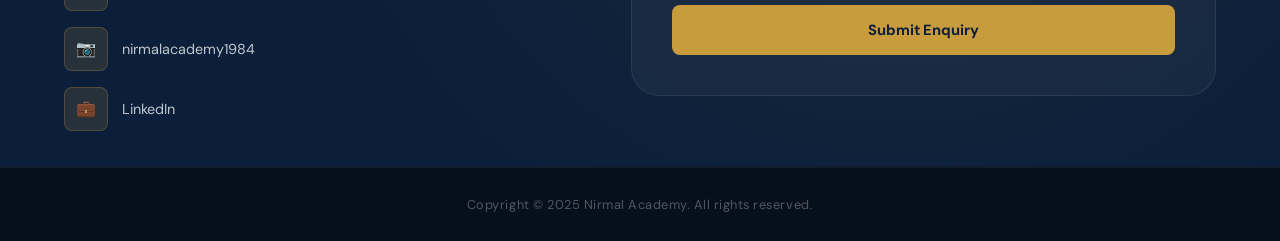
==== commit 16c4fc45: "added parents feedback section" ====
--- a/index.html
+++ b/index.html
@@ -1197,9 +1197,6 @@
         gap: 10px;
       }
 
-      .ann-right {
-      }
-
       .upcoming-label {
         display: flex;
         align-items: center;
@@ -1456,6 +1453,165 @@
           grid-template-columns: 1fr;
           gap: 40px;
         }
+      }
+
+      /* ── PARENTS FEEDBACK ─────────────────────────────────────── */
+      #parent-feedback {
+        background: var(--white);
+        padding: 20px 0;
+      }
+      .pf-grid {
+        display: grid;
+        grid-template-columns: repeat(auto-fill, minmax(290px, 1fr));
+        gap: 24px;
+      }
+      .pf-card {
+        background: var(--white);
+        border-radius: var(--r-lg);
+        overflow: hidden;
+        border: 1px solid rgba(11, 31, 58, 0.07);
+        box-shadow: var(--shadow-sm);
+        transition: var(--transition);
+        display: flex;
+        flex-direction: column;
+      }
+      .pf-card:hover {
+        transform: translateY(-4px);
+        box-shadow: var(--shadow-md);
+        border-color: rgba(200, 155, 60, 0.25);
+      }
+      .pf-media {
+        position: relative;
+        background: var(--light);
+        min-height: 190px;
+        overflow: hidden;
+      }
+      .pf-media img,
+      .pf-media video {
+        width: 100%;
+        height: 190px;
+        object-fit: cover;
+        object-position: center;
+        display: block;
+        transition: transform 0.5s ease;
+      }
+      .pf-card:hover .pf-media img,
+      .pf-card:hover .pf-media video {
+        transform: scale(1.05);
+      }
+      .pf-media.pf-clickable {
+        cursor: pointer;
+      }
+      .pf-play {
+        position: absolute;
+        inset: 0;
+        display: flex;
+        align-items: center;
+        justify-content: center;
+        background: rgba(11, 31, 58, 0.35);
+      }
+      .pf-play-btn {
+        width: 44px;
+        height: 44px;
+        border-radius: 50%;
+        background: var(--gold);
+        display: flex;
+        align-items: center;
+        justify-content: center;
+        font-size: 0.9rem;
+        color: var(--navy);
+        transition: transform 0.2s;
+      }
+      .pf-card:hover .pf-play-btn {
+        transform: scale(1.12);
+      }
+      .pf-quote-wrap,
+      .pf-link-wrap {
+        min-height: 190px;
+        padding: 30px 26px;
+        display: flex;
+        flex-direction: column;
+        align-items: center;
+        justify-content: center;
+        text-align: center;
+        gap: 10px;
+        background: linear-gradient(135deg, #0b1f3a, #1a3860);
+        color: var(--white);
+      }
+      .pf-quote-mark {
+        font-family: var(--font-display);
+        font-size: 2.4rem;
+        color: var(--gold);
+        line-height: 1;
+      }
+      .pf-quote-text {
+        font-family: var(--font-display);
+        font-style: italic;
+        font-size: 1.02rem;
+        line-height: 1.55;
+      }
+      .pf-link-icon {
+        width: 44px;
+        height: 44px;
+        border-radius: 50%;
+        background: rgba(200, 155, 60, 0.9);
+        display: flex;
+        align-items: center;
+        justify-content: center;
+        font-size: 1.1rem;
+        color: var(--navy);
+      }
+      .pf-link-domain {
+        font-size: 0.8rem;
+        color: rgba(255, 255, 255, 0.7);
+        word-break: break-word;
+      }
+      .pf-link-btn {
+        margin-top: 4px;
+        display: inline-flex;
+        align-items: center;
+        gap: 6px;
+        font-size: 0.78rem;
+        font-weight: 700;
+        letter-spacing: 0.04em;
+        color: var(--navy);
+        background: var(--gold);
+        padding: 8px 16px;
+        border-radius: 99px;
+        transition: background 0.2s;
+      }
+      .pf-link-btn:hover {
+        background: var(--gold-lt);
+      }
+      .pf-body {
+        padding: 18px 22px;
+        border-top: 1px solid rgba(11, 31, 58, 0.07);
+      }
+      .pf-name {
+        font-family: var(--font-display);
+        font-weight: 700;
+        font-size: 1rem;
+        color: var(--navy);
+      }
+      .pf-child {
+        font-size: 0.78rem;
+        color: var(--gold);
+        font-weight: 600;
+        letter-spacing: 0.04em;
+        margin-top: 2px;
+      }
+      .pf-stars {
+        margin-top: 8px;
+        color: var(--gold);
+        font-size: 0.82rem;
+        letter-spacing: 2px;
+      }
+      .pf-empty {
+        grid-column: 1 / -1;
+        padding: 40px 0;
+        color: var(--gray);
+        font-size: 0.88rem;
+        text-align: center;
       }
 
       /* ── CONTACT ──────────────────────────────────────────────── */
@@ -1896,6 +2052,7 @@
           <li><a href="#courses">Courses</a></li>
           <li><a href="#announcements">Announcements</a></li>
           <li><a href="#events">Events</a></li>
+          <li><a href="#parent-feedback">Parents Feedback</a></li>
           <li><a href="#contact" class="nav-cta">Contact Us</a></li>
         </ul>
         <button class="hamburger" id="hamburger" aria-label="Toggle menu">
@@ -2417,6 +2574,20 @@
               teaching methods helped me gain confidence and achieve my goals.
             </p>
           </div>
+        </div>
+      </div>
+    </section>
+
+    <!-- ── PARENTS FEEDBACK ─────────────────────────────────────────── -->
+    <section id="parent-feedback">
+      <div class="container">
+        <div class="reveal" style="text-align: center; margin-bottom: 52px">
+          <p class="section-label">In Their Words</p>
+          <h2 class="section-title">Parents <em>Speak</em></h2>
+          <div class="divider" style="margin: 12px auto"></div>
+        </div>
+        <div class="pf-grid reveal" id="pf-cards-render">
+          <div class="pf-empty">Loading parent feedback...</div>
         </div>
       </div>
     </section>
@@ -2669,6 +2840,16 @@
             caption: "Student Feedback",
           },
           {
+            type: "video",
+            src: "assets/videos/feedback_vd3.mp4",
+            caption: "Student Feedback",
+          },
+          {
+            type: "video",
+            src: "assets/videos/feedback_vd4.mp4",
+            caption: "Student Feedback",
+          },
+          {
             type: "image",
             src: "assets/images/testinomial5.jpeg",
             caption: "Student Feedback",
@@ -3415,6 +3596,163 @@
         });
       }
 
+      // ── Parents Feedback: real-time listener ──────────────────
+      // Firestore collection: "parentFeedback"
+      // Each doc supports one of these mediaType values:
+      //   "image" → uses  imgSrc
+      //   "video" → uses  vidSrc (+ optional vidPoster)
+      //   "link"  → uses  linkUrl (+ optional linkLabel)
+      //   "text"  → uses  text     (a written quote, no media)
+      // Common fields on every doc: parentName, childInfo (e.g. "Parent of
+      // Aditi, Class 10"), rating (optional, 1-5).
+
+      // Hardcoded entries — shown immediately, on every page load, ahead of
+      // anything added later in Firestore. Replace "Parent Feedback" with
+      // the real parent's name/child info whenever you have it; move these
+      // into the "parentFeedback" Firestore collection any time and delete
+      // them from here — nothing else needs to change.
+      const PF_STATIC_FEEDBACK = [
+        {
+          mediaType: "link",
+          linkUrl: "https://www.instagram.com/reel/DD48z-1u2vP/",
+          linkLabel: "Watch on Instagram",
+          parentName: "Parent Feedback",
+        },
+        {
+          mediaType: "link",
+          linkUrl: "https://www.instagram.com/reel/C8PiCs8Mkio/",
+          linkLabel: "Watch on Instagram",
+          parentName: "Parent Feedback",
+        },
+        {
+          mediaType: "link",
+          linkUrl: "https://www.instagram.com/reel/C82S1vhstPs/",
+          linkLabel: "Watch on Instagram",
+          parentName: "Parent Feedback",
+        },
+        {
+          mediaType: "link",
+          linkUrl: "https://www.instagram.com/reel/C8ZhoUcMXzp/",
+          linkLabel: "Watch on Instagram",
+          parentName: "Parent Feedback",
+        },
+      ];
+
+      function domainFromUrl(url) {
+        try {
+          return new URL(url).hostname.replace(/^www\./, "");
+        } catch {
+          return url;
+        }
+      }
+      const pfEl = document.getElementById("pf-cards-render");
+      if (pfEl) {
+        const pfQ = query(
+          collection(db, "parentFeedback"),
+          orderBy("createdAt", "desc"),
+        );
+        onSnapshot(pfQ, (snap) => {
+          const liveItems = snap.docs.map((d) => ({ id: d.id, ...d.data() }));
+          const items = PF_STATIC_FEEDBACK.concat(liveItems);
+          if (!items.length) {
+            pfEl.innerHTML =
+              '<div class="pf-empty">No parent feedback yet. Check back soon!</div>';
+            return;
+          }
+
+          pfEl.innerHTML = items
+            .map((p) => {
+              let mediaPart = "";
+
+              if (p.mediaType === "image" && p.imgSrc) {
+                mediaPart =
+                  '<div class="pf-media pf-clickable" data-img="' +
+                  esc(p.imgSrc) +
+                  '"><img src="' +
+                  esc(p.imgSrc) +
+                  '" alt="' +
+                  esc(p.parentName || "Parent feedback") +
+                  '" loading="lazy"></div>';
+              } else if (p.mediaType === "video" && p.vidSrc) {
+                mediaPart =
+                  '<div class="pf-media">' +
+                  '<video src="' +
+                  esc(p.vidSrc) +
+                  '"' +
+                  (p.vidPoster ? ' poster="' + esc(p.vidPoster) + '"' : "") +
+                  ' muted playsinline preload="none"></video>' +
+                  '<div class="pf-play"><div class="pf-play-btn">\u25B6</div></div>' +
+                  "</div>";
+              } else if (p.mediaType === "link" && p.linkUrl) {
+                mediaPart =
+                  '<div class="pf-link-wrap">' +
+                  '<div class="pf-link-icon">\uD83D\uDD17</div>' +
+                  '<div class="pf-link-domain">' +
+                  esc(p.linkLabel || domainFromUrl(p.linkUrl)) +
+                  "</div>" +
+                  '<a href="' +
+                  esc(p.linkUrl) +
+                  '" target="_blank" rel="noopener" class="pf-link-btn">Visit Link \u2192</a>' +
+                  "</div>";
+              } else {
+                // "text" type, or fallback when no media is set
+                mediaPart =
+                  '<div class="pf-quote-wrap">' +
+                  '<div class="pf-quote-mark">\u201C</div>' +
+                  '<p class="pf-quote-text">' +
+                  esc(p.text || "") +
+                  "</p>" +
+                  "</div>";
+              }
+
+              const stars =
+                p.rating > 0
+                  ? '<div class="pf-stars">' +
+                    "\u2605".repeat(Math.min(5, Math.round(p.rating))) +
+                    "\u2606".repeat(
+                      5 - Math.min(5, Math.round(p.rating)),
+                    ) +
+                    "</div>"
+                  : "";
+
+              return (
+                '<div class="pf-card">' +
+                mediaPart +
+                '<div class="pf-body">' +
+                '<div class="pf-name">' +
+                esc(p.parentName || "Parent") +
+                "</div>" +
+                (p.childInfo
+                  ? '<div class="pf-child">' + esc(p.childInfo) + "</div>"
+                  : "") +
+                stars +
+                "</div>" +
+                "</div>"
+              );
+            })
+            .join("");
+
+          // Re-bind video play buttons on dynamically rendered cards
+          pfEl.querySelectorAll(".pf-play").forEach((overlay) => {
+            overlay.addEventListener("click", () => {
+              const video = overlay.parentElement.querySelector("video");
+              if (!video) return;
+              overlay.style.display = "none";
+              video.controls = true;
+              video.play();
+            });
+          });
+
+          // Open full image in a new tab when an image card is clicked
+          pfEl.querySelectorAll(".pf-media.pf-clickable").forEach((media) => {
+            media.addEventListener("click", () => {
+              const src = media.dataset.img;
+              if (src) window.open(src, "_blank", "noopener");
+            });
+          });
+        });
+      }
+
       // ── Enquiry form submission → Firestore ─────────────────
       const contactForm = document.getElementById("contactForm");
       if (contactForm) {
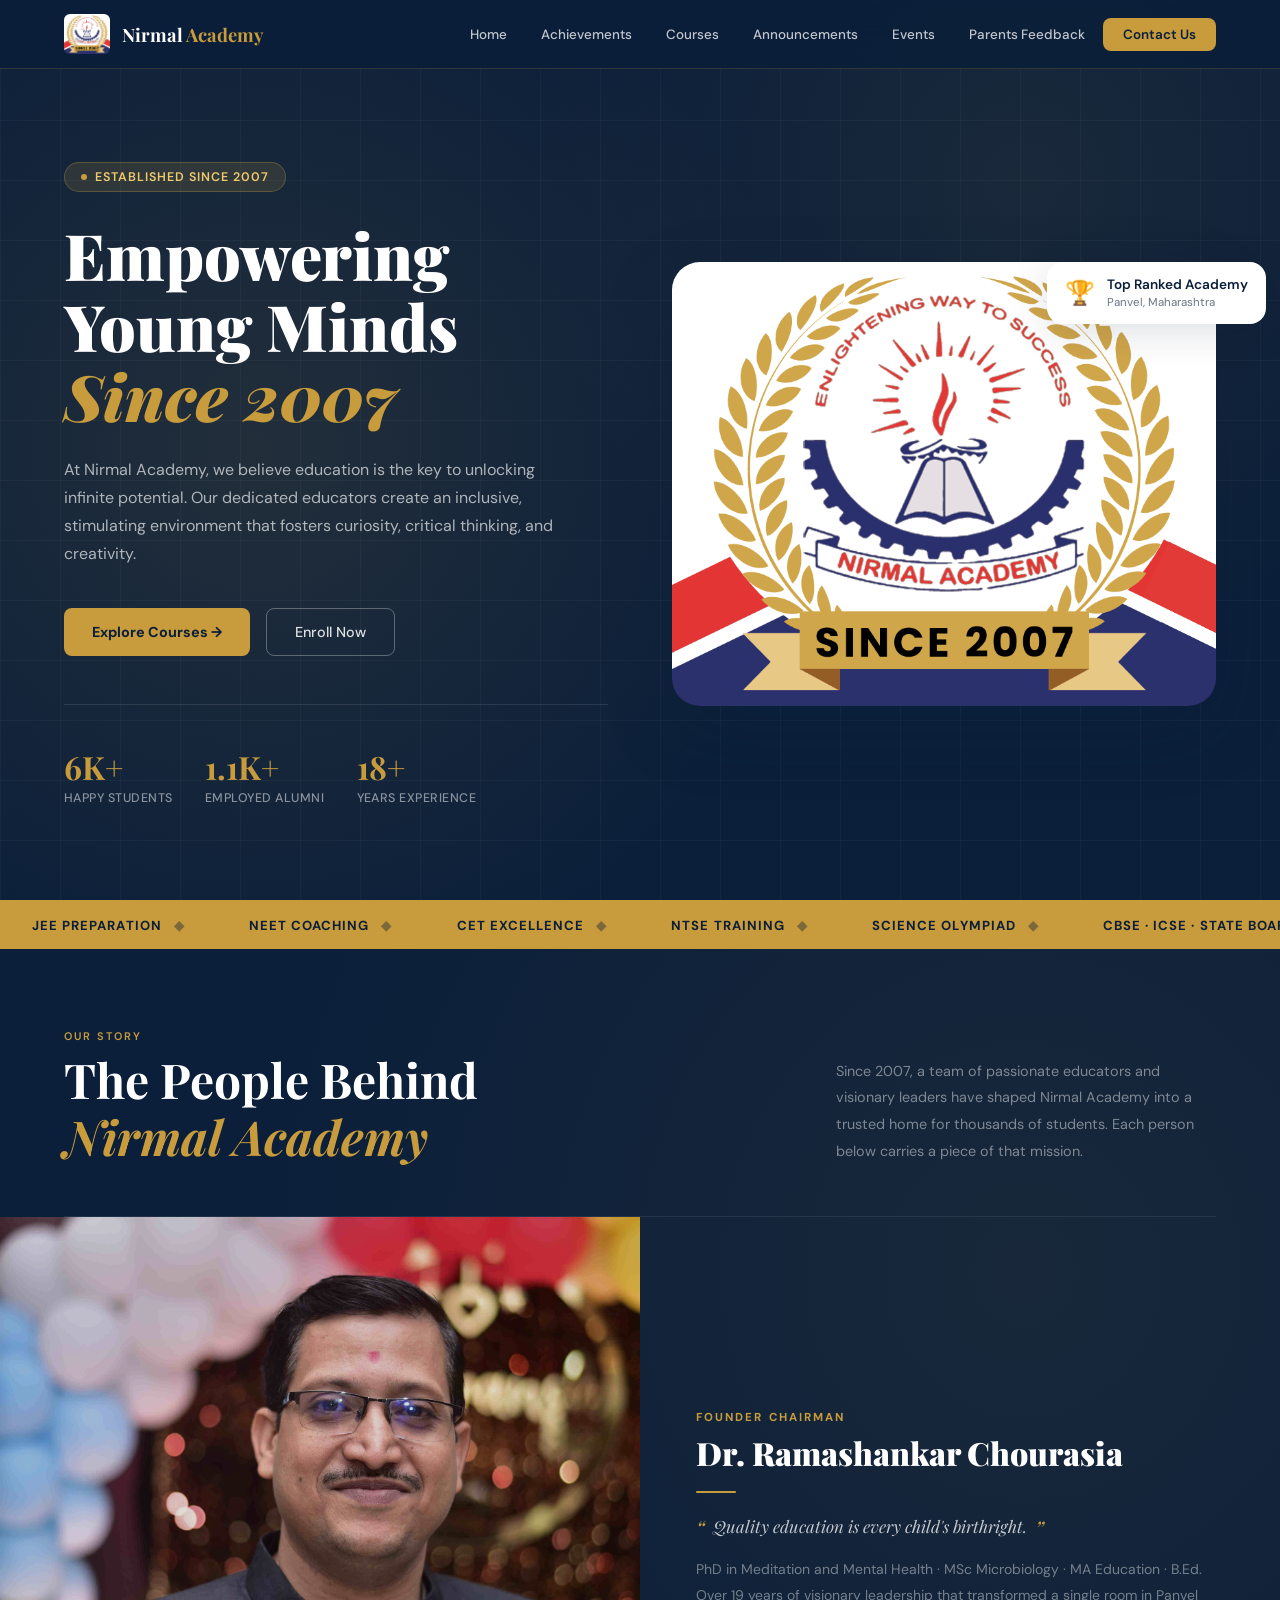
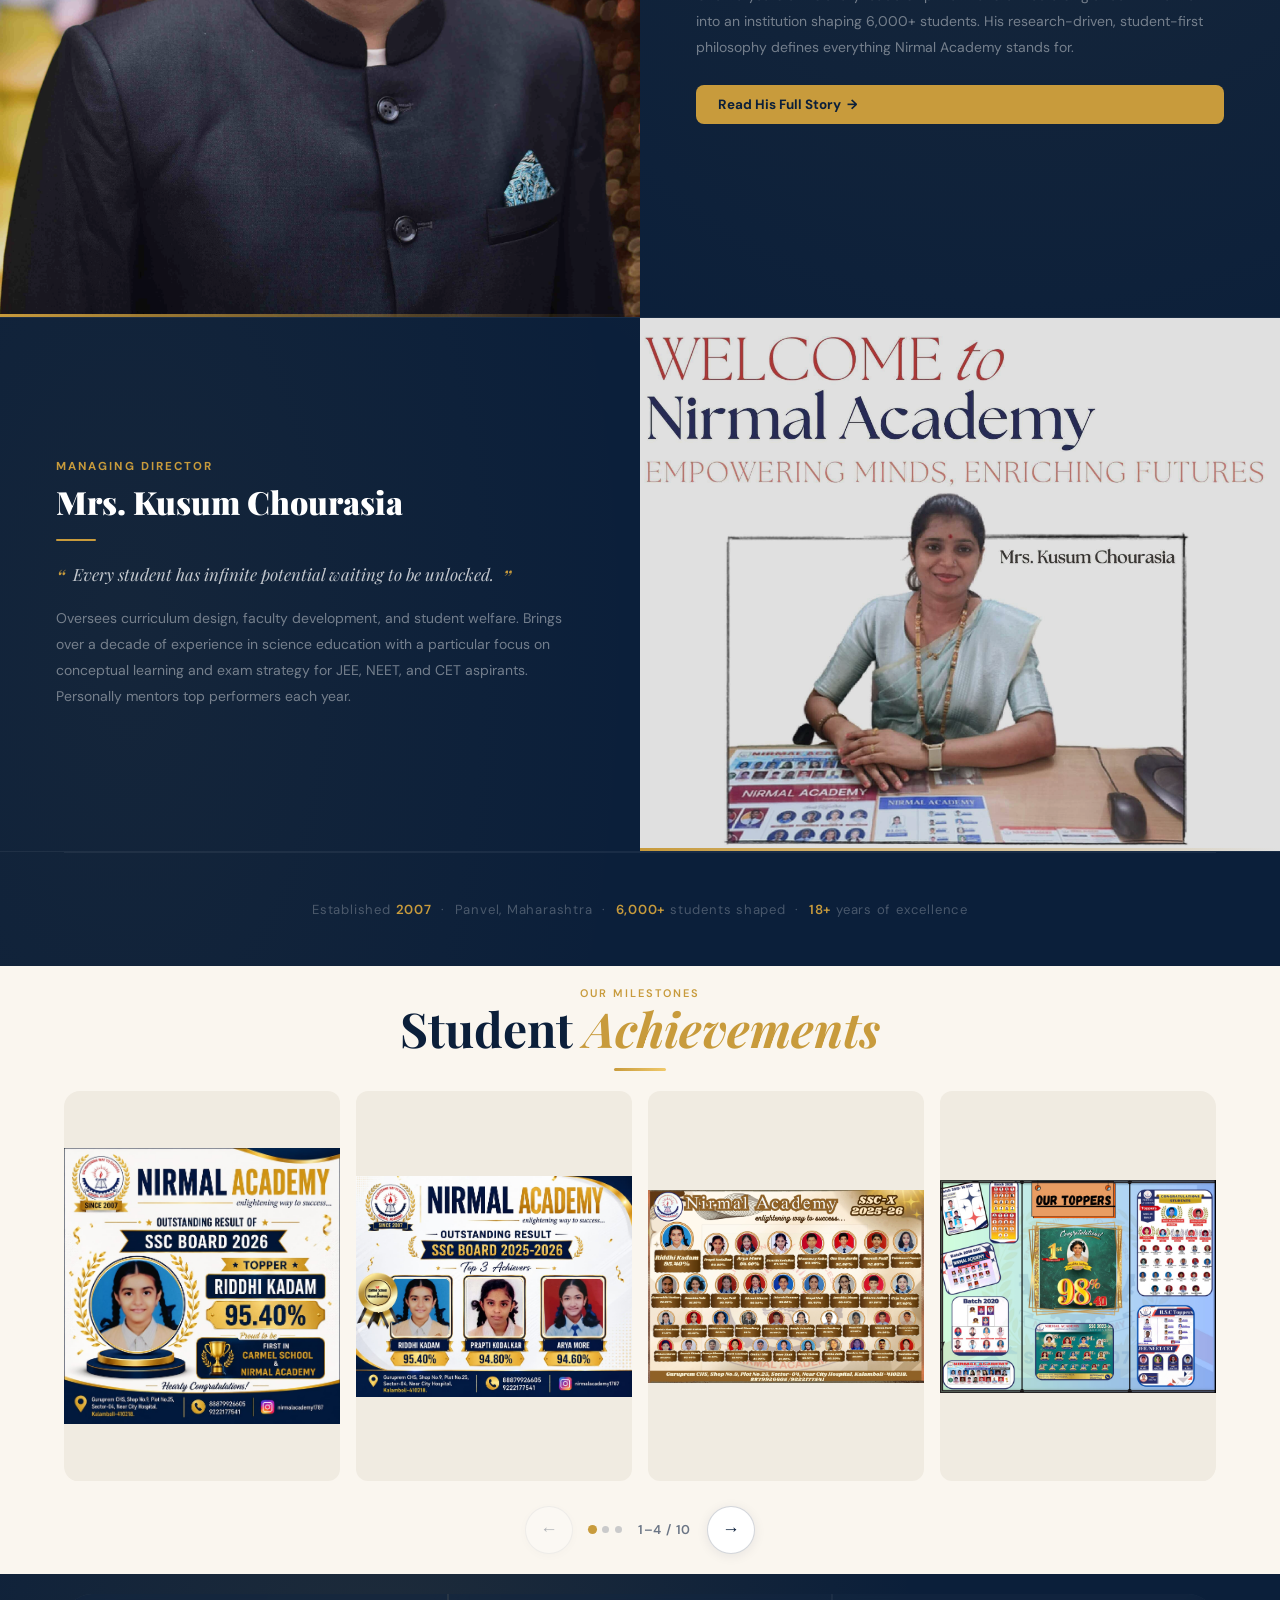
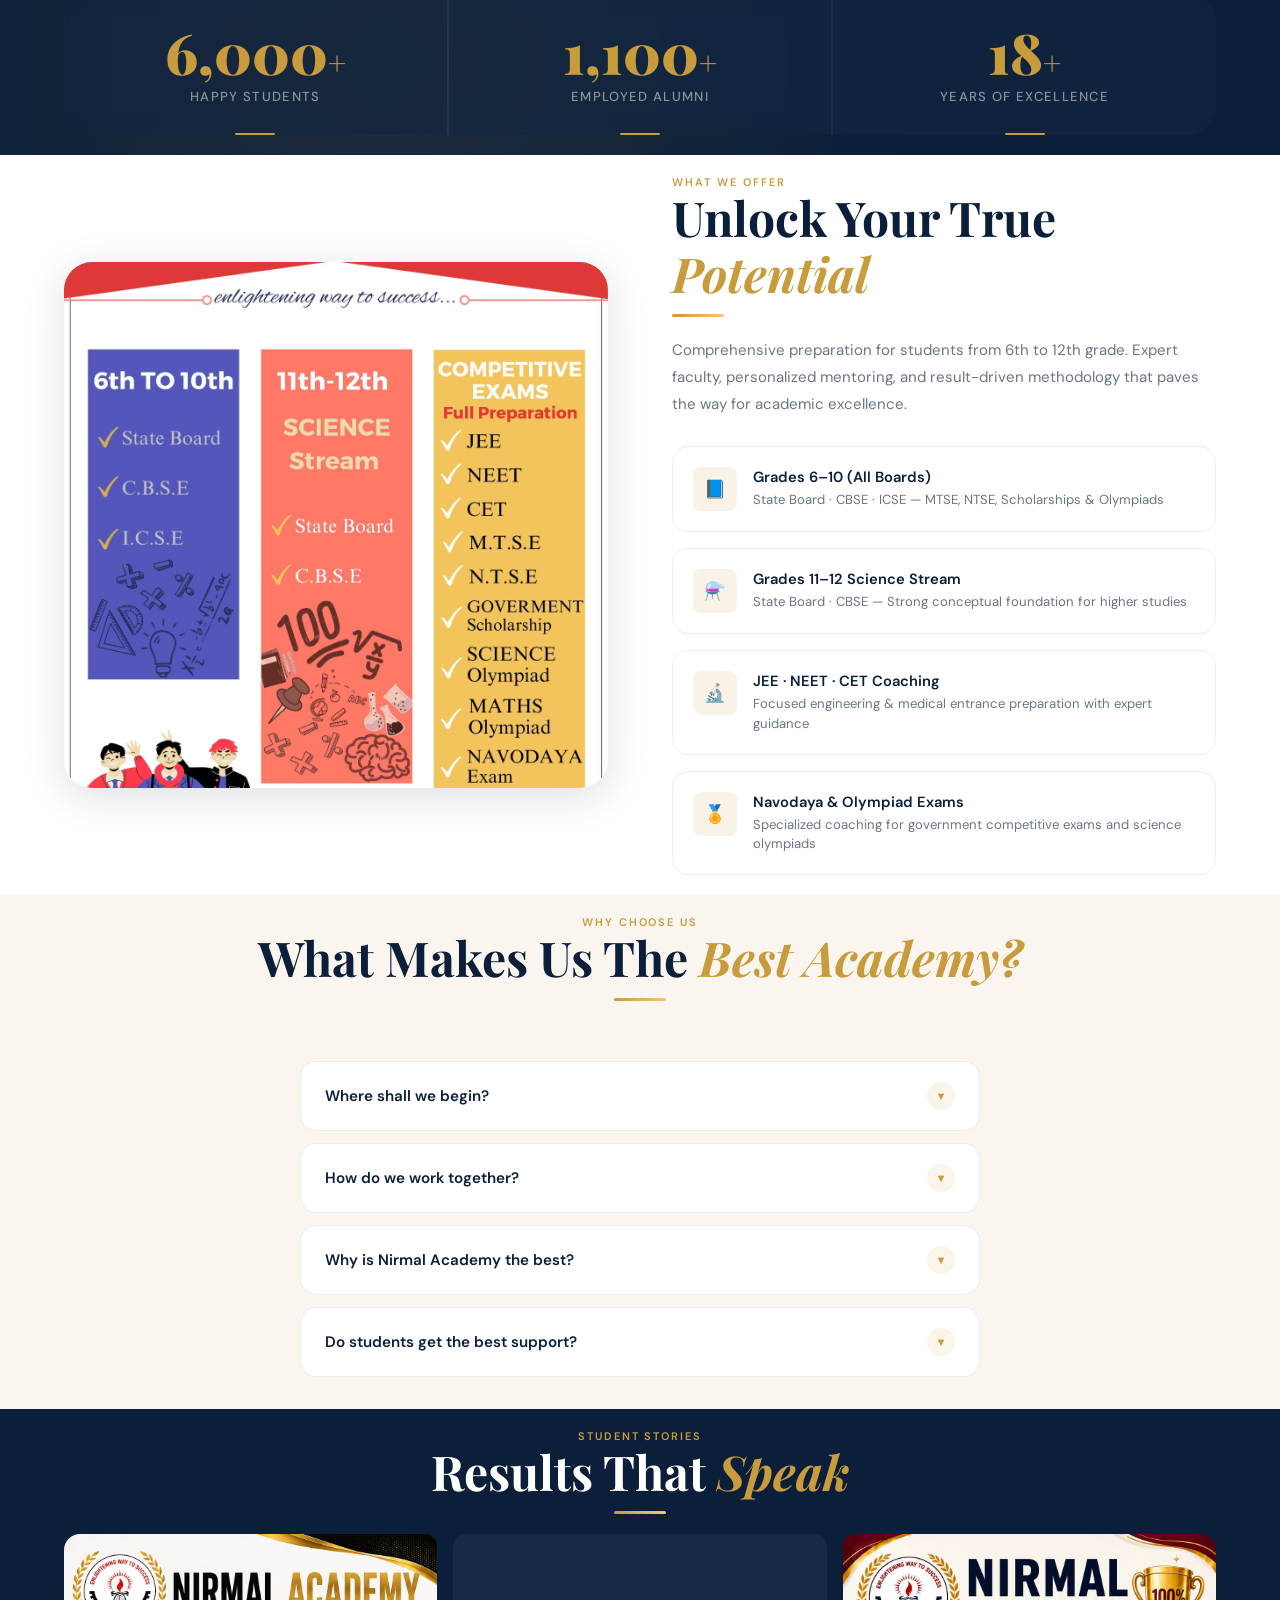
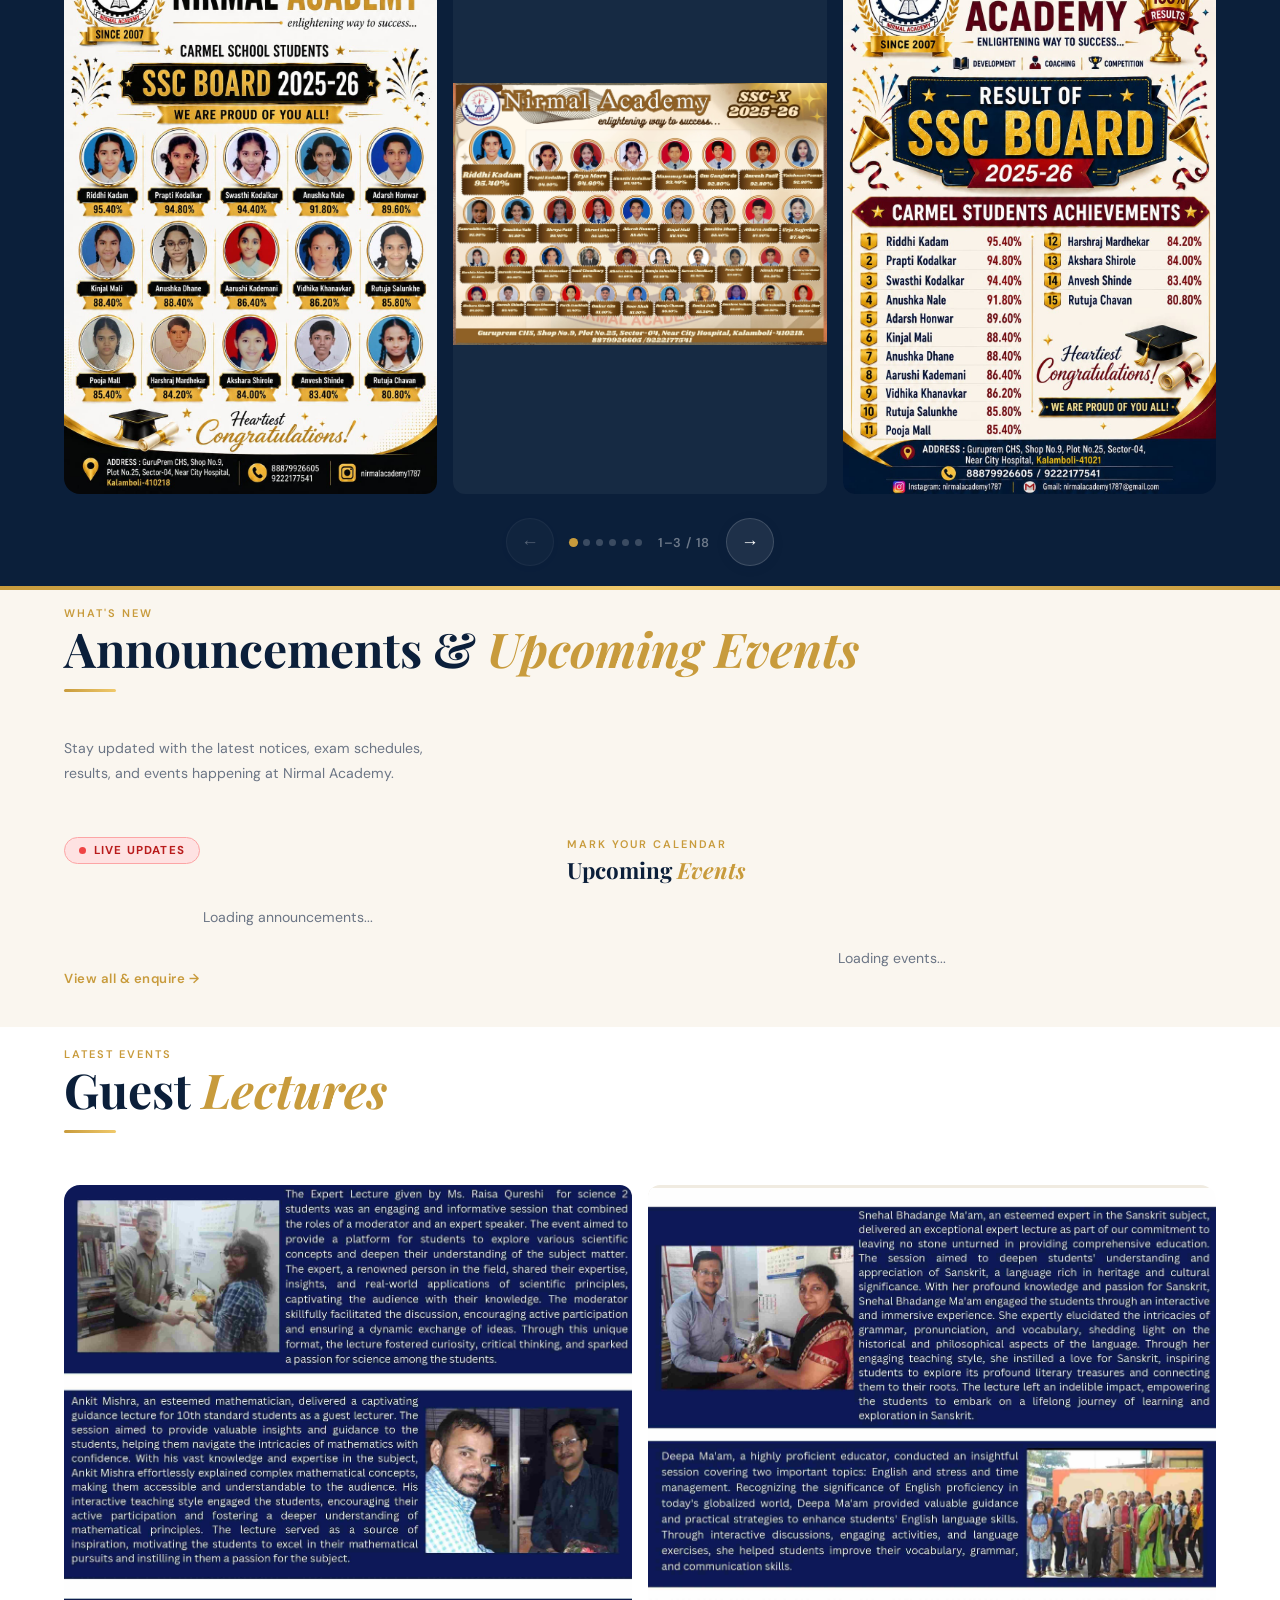
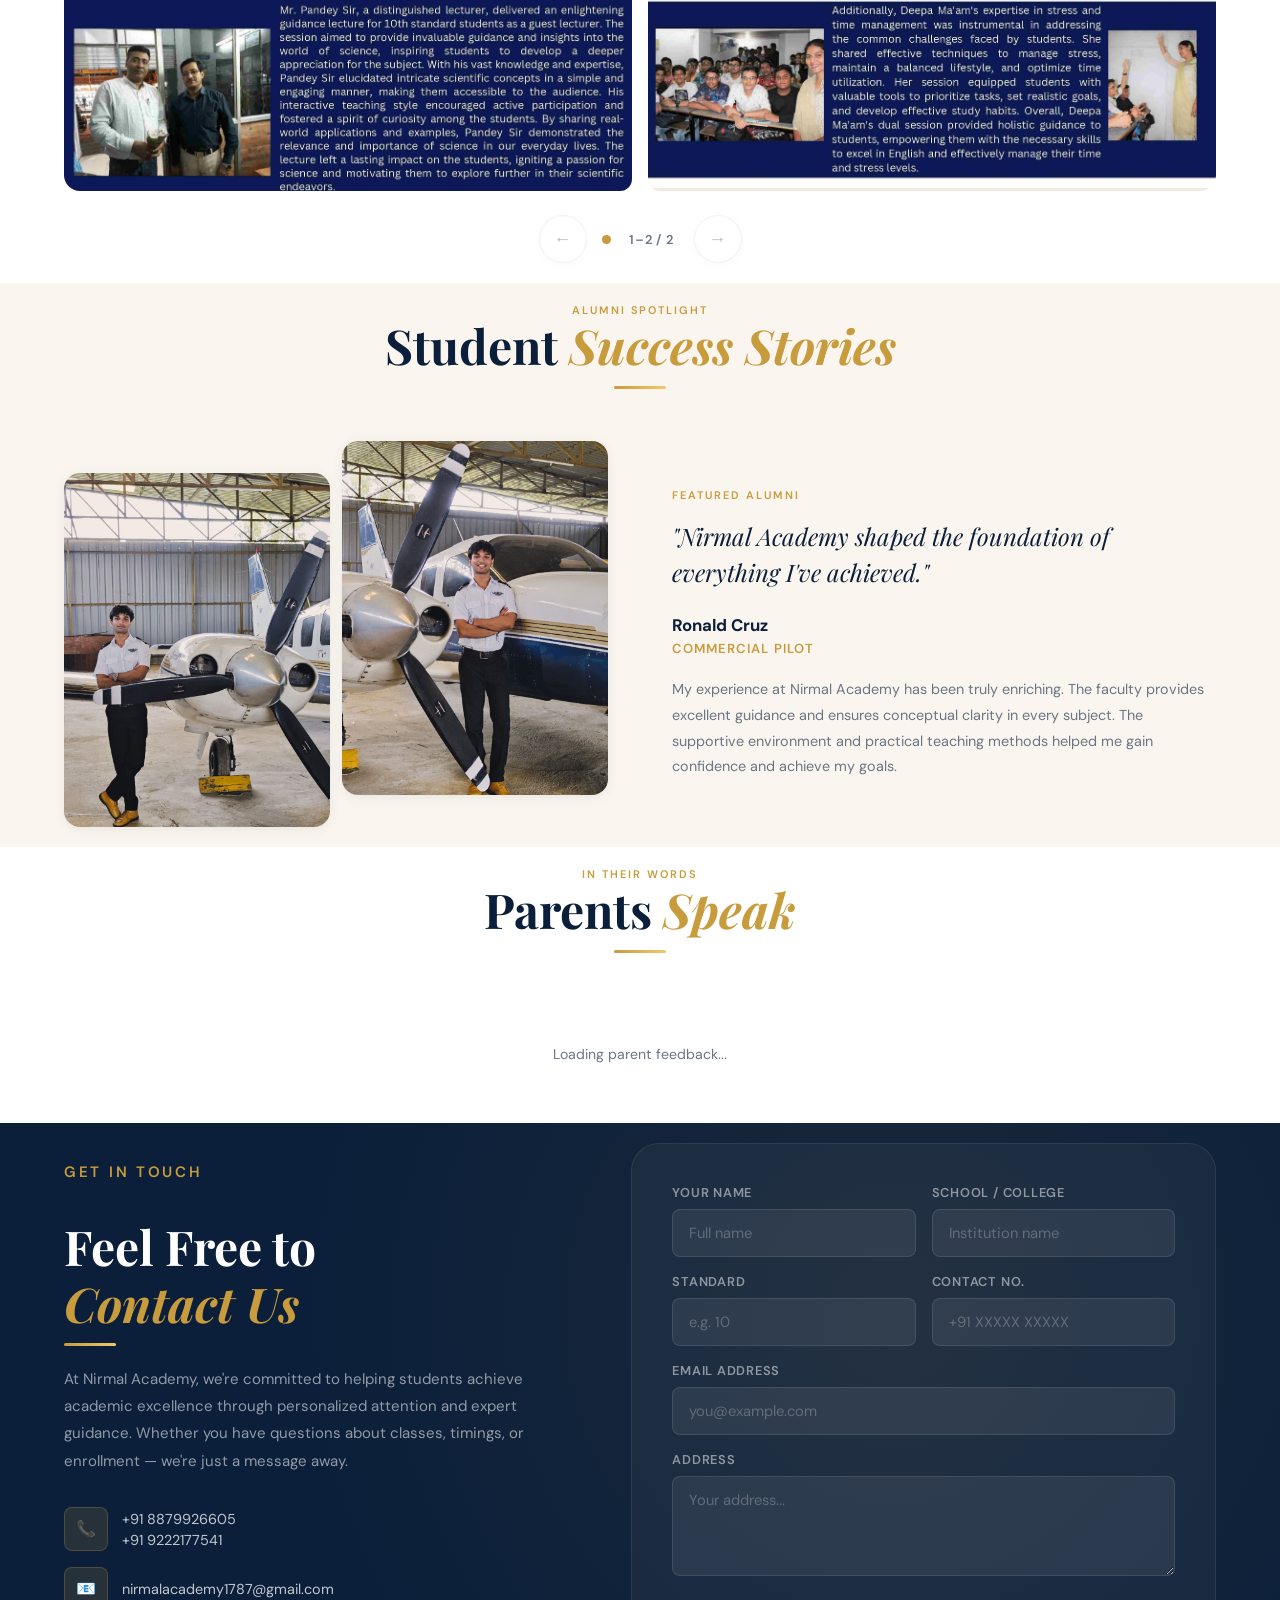
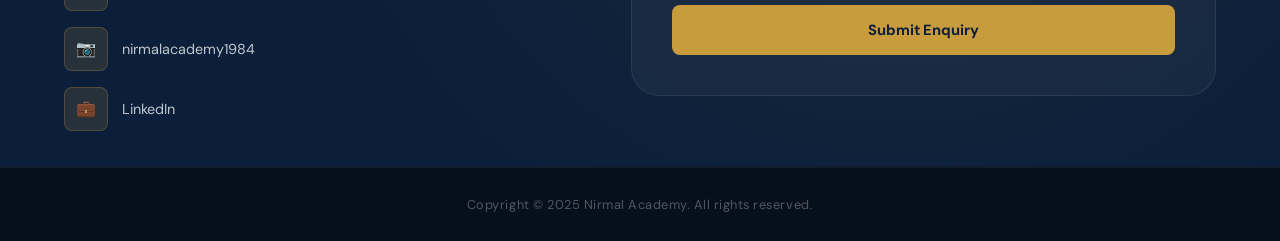
==== commit 9ae79c9b: "spell & role corr," ====
--- a/index.html
+++ b/index.html
@@ -2164,13 +2164,13 @@
           <div class="story-photo-pane">
             <img
               src="assets/images/banner_img_2.JPG"
-              alt="Dr. Ramashanker Chourasia — Managing Director"
+              alt="Dr. Ramashankar Chourasia — Managing Director"
               loading="lazy"
             />
           </div>
           <div class="story-text-pane">
-            <div class="story-role">Managing Director &amp; Founder</div>
-            <h3 class="story-name">Dr. Ramashanker Chourasia</h3>
+            <div class="story-role">FOUNDER CHAIRMAN</div>
+            <h3 class="story-name">Dr. Ramashankar Chourasia</h3>
             <div class="story-rule"></div>
             <p class="story-quote">
               Quality education is every child's birthright.
@@ -2205,7 +2205,7 @@
             />
           </div>
           <div class="story-text-pane">
-            <div class="story-role">Principal &amp; Academic Head</div>
+            <div class="story-role">MANAGING DIRECTOR</div>
             <h3 class="story-name">Mrs. Kusum Chourasia</h3>
             <div class="story-rule"></div>
             <p class="story-quote">
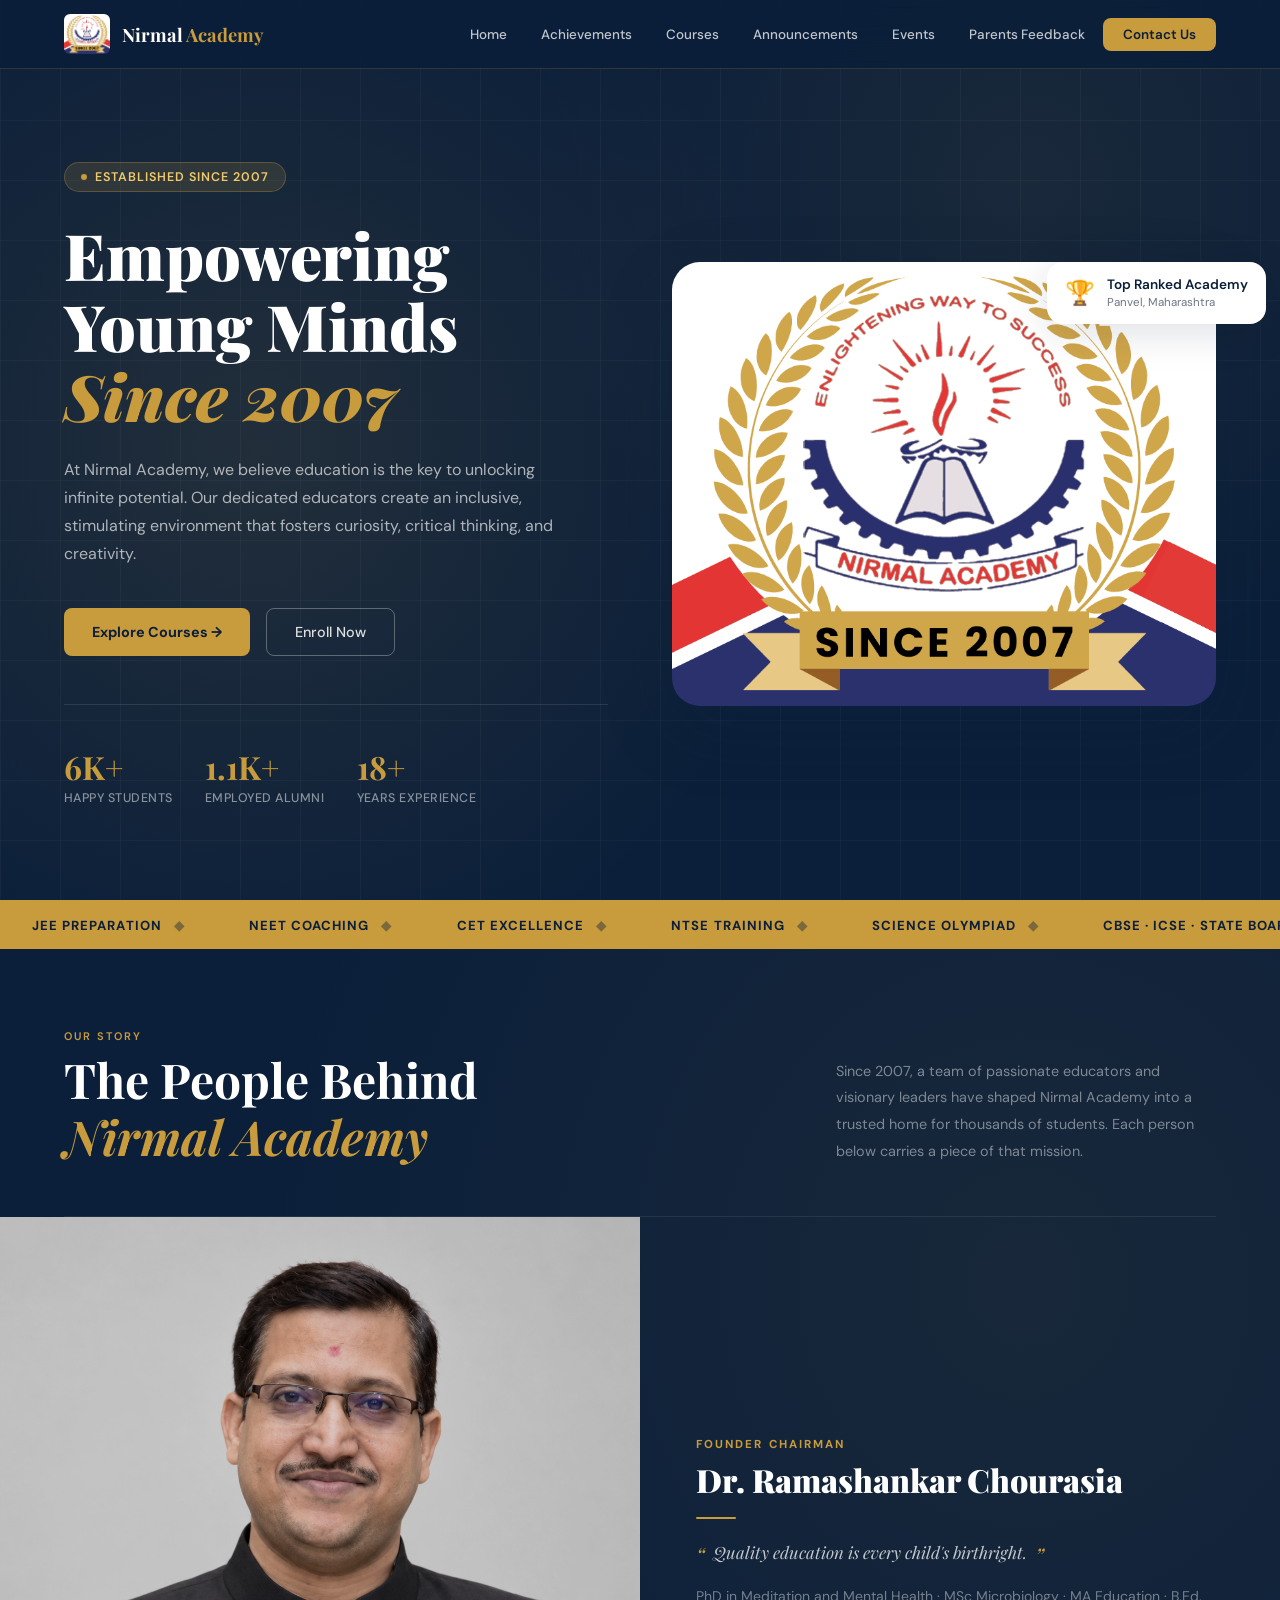
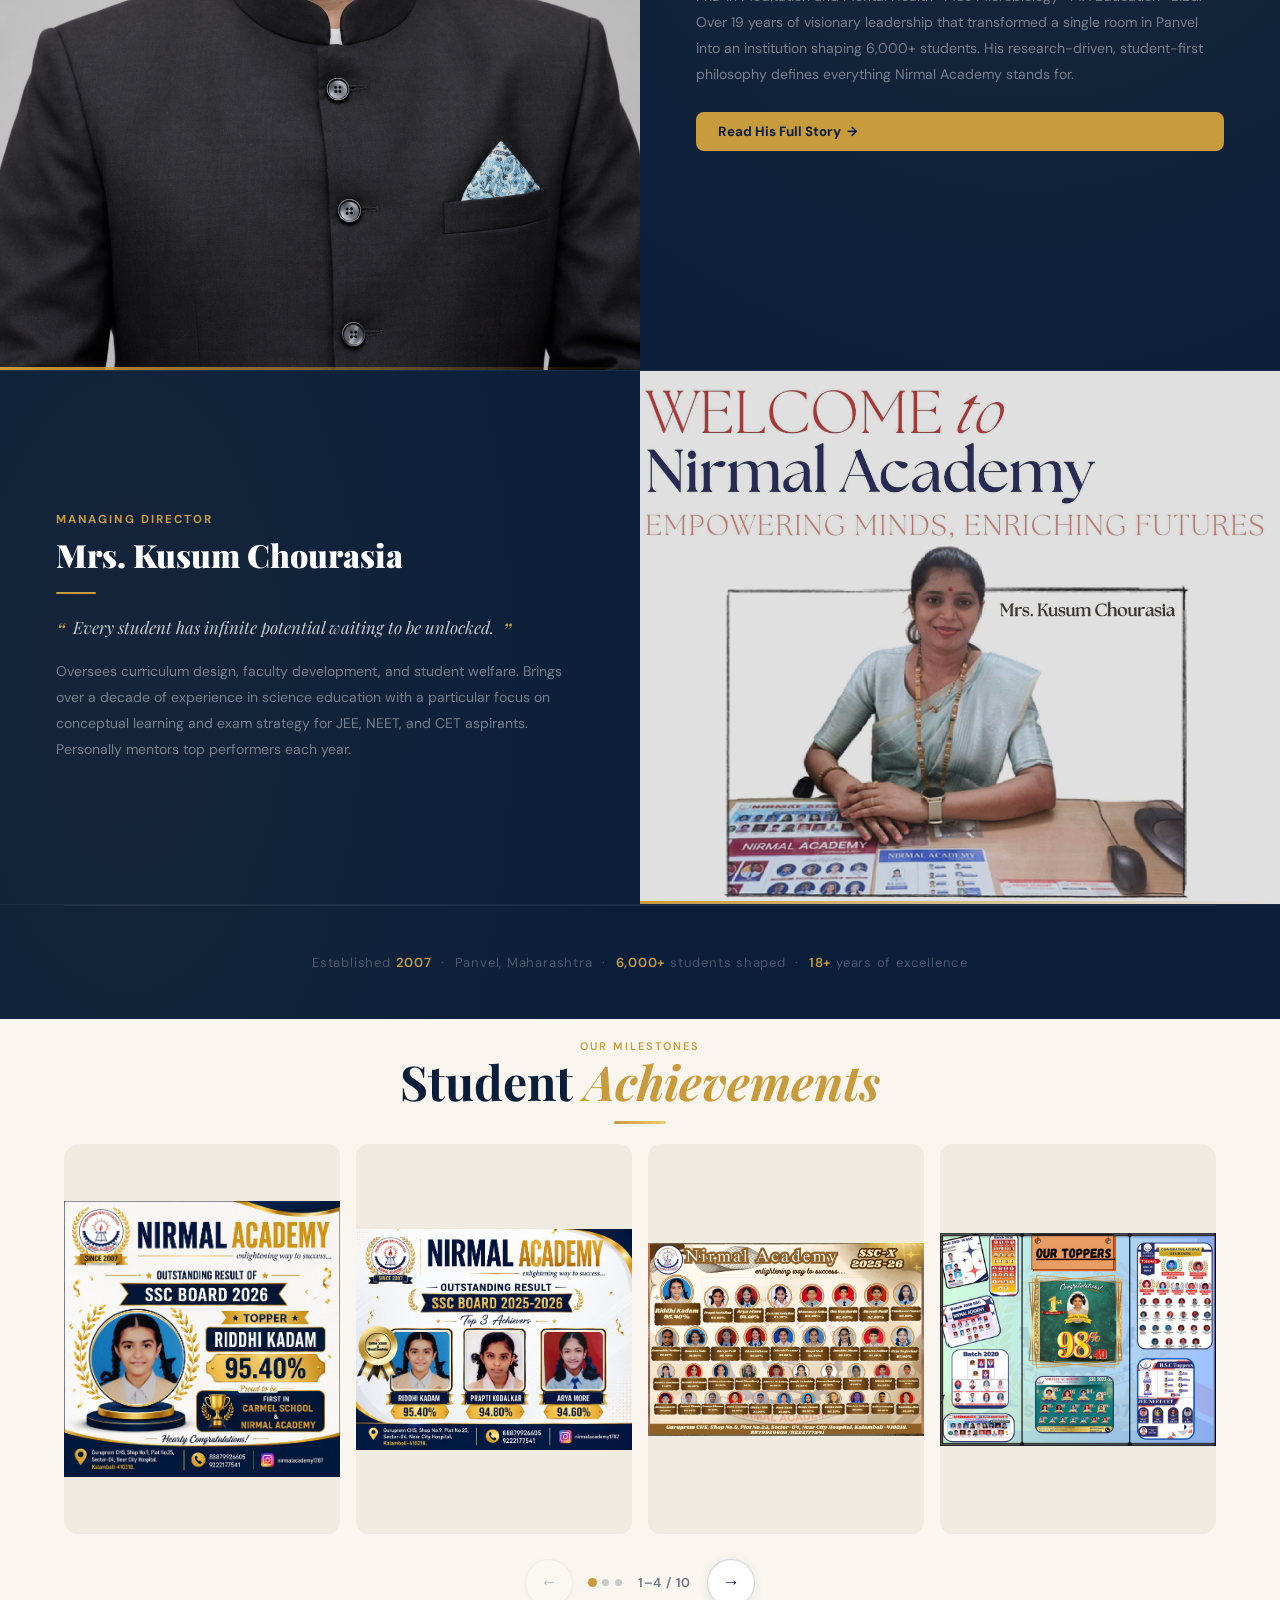
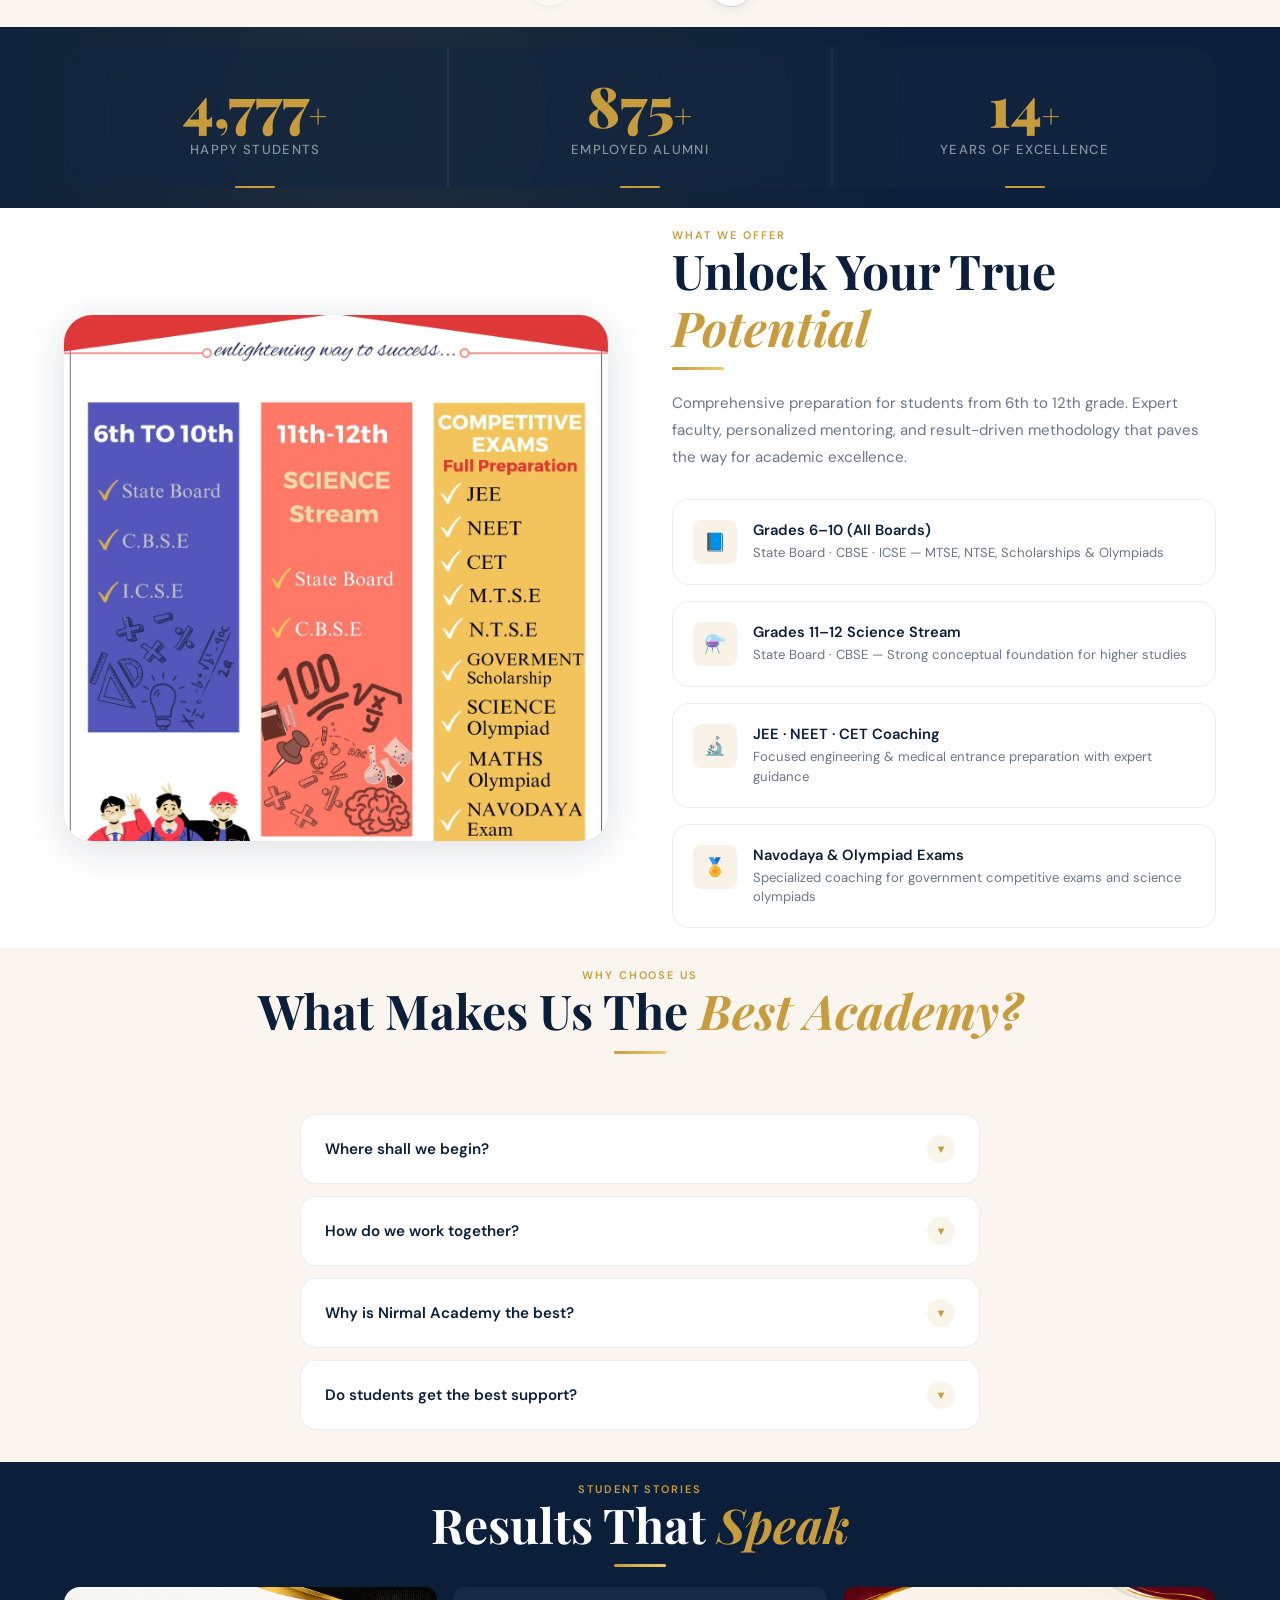
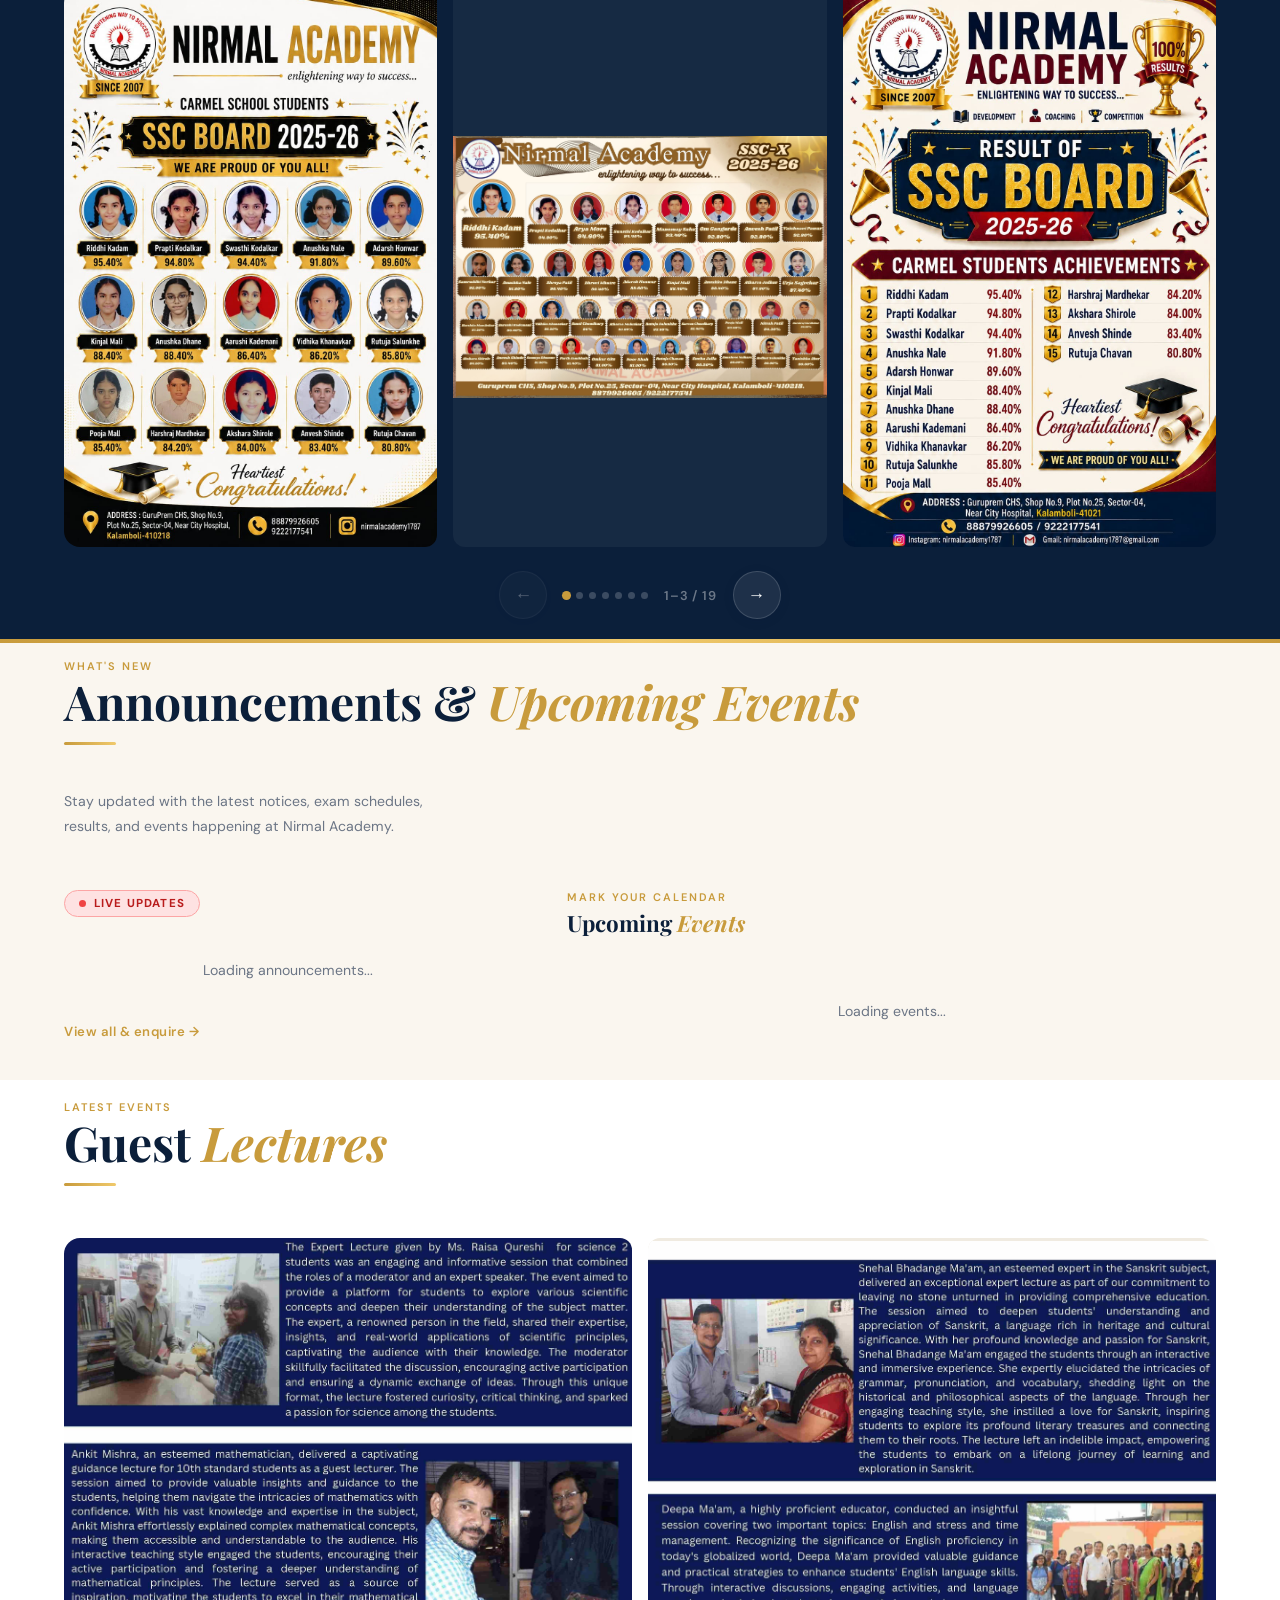
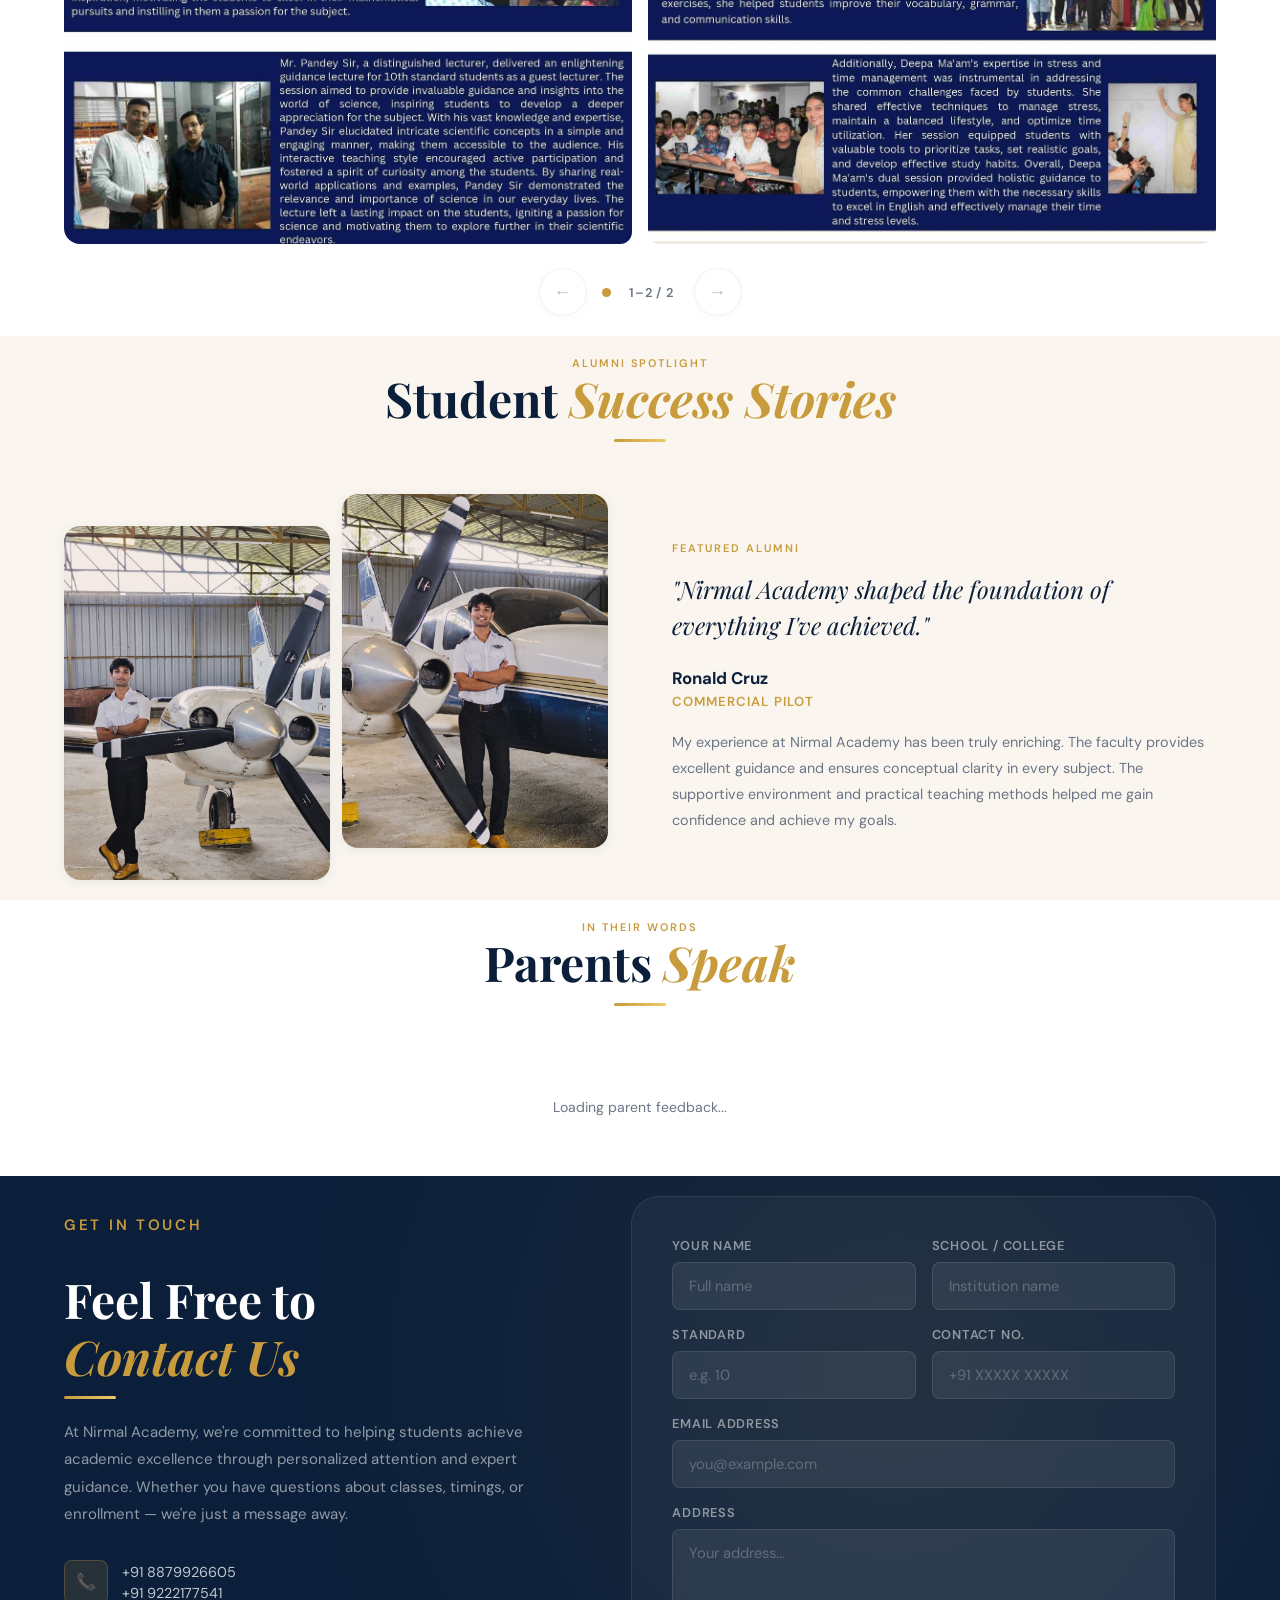
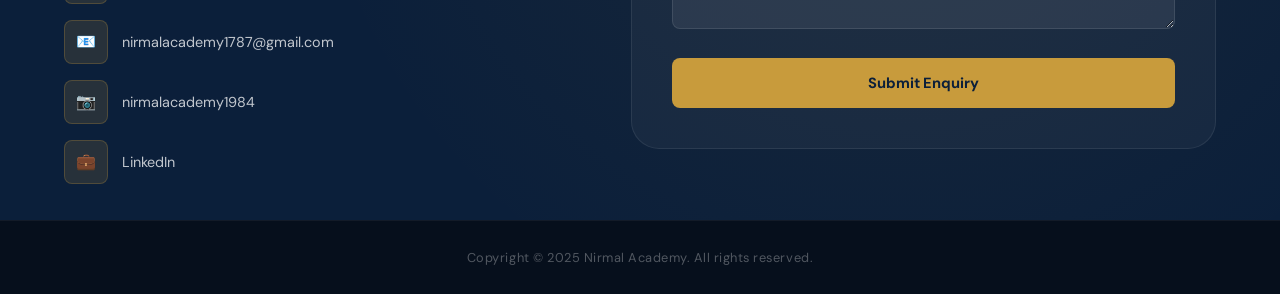
==== commit 552aa3b6: "added: new img, videos, spell corr" ====
--- a/index.html
+++ b/index.html
@@ -1499,31 +1499,56 @@
       .pf-card:hover .pf-media video {
         transform: scale(1.05);
       }
-      .pf-media.pf-clickable {
+      .pf-media.pf-clickable,
+      .pf-media.pf-vid {
         cursor: pointer;
       }
-      .pf-play {
+      .pf-vid-overlay {
         position: absolute;
         inset: 0;
+        background: linear-gradient(
+          to top,
+          rgba(11, 31, 58, 0.55) 0%,
+          transparent 55%
+        );
+        opacity: 0;
+        transition: opacity 0.3s;
+        display: flex;
+        align-items: flex-end;
+        padding: 14px;
+      }
+      .pf-media:hover .pf-vid-overlay {
+        opacity: 1;
+      }
+      .pf-vid-caption {
+        color: #fff;
+        font-size: 0.78rem;
+        font-weight: 500;
+        letter-spacing: 0.04em;
+      }
+      .pf-vid-zoom {
+        position: absolute;
+        top: 50%;
+        left: 50%;
+        transform: translate(-50%, -50%) scale(0.7);
+        width: 44px;
+        height: 44px;
+        border-radius: 50%;
+        background: rgba(200, 155, 60, 0.9);
         display: flex;
         align-items: center;
         justify-content: center;
-        background: rgba(11, 31, 58, 0.35);
-      }
-      .pf-play-btn {
-        width: 44px;
-        height: 44px;
-        border-radius: 50%;
-        background: var(--gold);
-        display: flex;
-        align-items: center;
-        justify-content: center;
-        font-size: 0.9rem;
         color: var(--navy);
-        transition: transform 0.2s;
-      }
-      .pf-card:hover .pf-play-btn {
-        transform: scale(1.12);
+        font-size: 1rem;
+        font-weight: 700;
+        opacity: 0;
+        transition:
+          opacity 0.3s,
+          transform 0.3s;
+      }
+      .pf-media:hover .pf-vid-zoom {
+        opacity: 1;
+        transform: translate(-50%, -50%) scale(1);
       }
       .pf-quote-wrap,
       .pf-link-wrap {
@@ -1761,29 +1786,38 @@
           grid-template-columns: 1fr;
         }
       }
-        .tl-item:nth-child(odd) .tl-card,
-        .tl-item:nth-child(even) .tl-card {
-          order: 2;
-          padding: 0 0 32px;
-          text-align: left;
-          flex: 1;
-        }
-        .tl-item:nth-child(odd) .tl-box::after,
-        .tl-item:nth-child(even) .tl-box::after { display: none; }
-        .tl-item:nth-child(odd) .tl-empty,
-        .tl-item:nth-child(even) .tl-empty { display: none; }
-        .tl-mid {
-          order: 1;
-          padding-top: 14px;
-          align-items: center;
-        }
-        .tl-connector {
-          flex: 1;
-          min-height: 32px;
-        }
-        .tl-node { width: 40px; height: 40px; font-size: 1rem; }
-        .tl-year { font-size: 2rem; }
-  
+      .tl-item:nth-child(odd) .tl-card,
+      .tl-item:nth-child(even) .tl-card {
+        order: 2;
+        padding: 0 0 32px;
+        text-align: left;
+        flex: 1;
+      }
+      .tl-item:nth-child(odd) .tl-box::after,
+      .tl-item:nth-child(even) .tl-box::after {
+        display: none;
+      }
+      .tl-item:nth-child(odd) .tl-empty,
+      .tl-item:nth-child(even) .tl-empty {
+        display: none;
+      }
+      .tl-mid {
+        order: 1;
+        padding-top: 14px;
+        align-items: center;
+      }
+      .tl-connector {
+        flex: 1;
+        min-height: 32px;
+      }
+      .tl-node {
+        width: 40px;
+        height: 40px;
+        font-size: 1rem;
+      }
+      .tl-year {
+        font-size: 2rem;
+      }
 
       /* ── FOOTER ───────────────────────────────────────────────── */
       footer {
@@ -2163,7 +2197,7 @@
         <div class="story-entry reveal">
           <div class="story-photo-pane">
             <img
-              src="assets/images/banner_img_2.JPG"
+              src="assets/images/banner_img_2.png"
               alt="Dr. Ramashankar Chourasia — Managing Director"
               loading="lazy"
             />
@@ -2176,20 +2210,39 @@
               Quality education is every child's birthright.
             </p>
             <p class="story-bio">
-              PhD in Meditation and Mental Health &middot; MSc Microbiology &middot; MA Education &middot; B.Ed.
-              Over 19 years of visionary leadership that transformed a single
-              room in Panvel into an institution shaping 6,000+ students.
-              His research-driven, student-first philosophy defines everything
-              Nirmal Academy stands for.
+              PhD in Meditation and Mental Health &middot; MSc Microbiology
+              &middot; MA Education &middot; B.Ed. Over 19 years of visionary
+              leadership that transformed a single room in Panvel into an
+              institution shaping 6,000+ students. His research-driven,
+              student-first philosophy defines everything Nirmal Academy stands
+              for.
             </p>
-            <a href="aboutDirector.html" style="
-              display:inline-flex;align-items:center;gap:8px;margin-top:24px;
-              background:var(--gold);color:var(--navy);
-              font-family:var(--font-body);font-size:.84rem;font-weight:700;
-              padding:11px 22px;border-radius:8px;text-decoration:none;
-              transition:.3s cubic-bezier(.4,0,.2,1);"
-              onmouseover="this.style.background='#f0c96b';this.style.transform='translateY(-2px)';"
-              onmouseout="this.style.background='#c89b3c';this.style.transform='translateY(0)';">
+            <a
+              href="aboutDirector.html"
+              style="
+                display: inline-flex;
+                align-items: center;
+                gap: 8px;
+                margin-top: 24px;
+                background: var(--gold);
+                color: var(--navy);
+                font-family: var(--font-body);
+                font-size: 0.84rem;
+                font-weight: 700;
+                padding: 11px 22px;
+                border-radius: 8px;
+                text-decoration: none;
+                transition: 0.3s cubic-bezier(0.4, 0, 0.2, 1);
+              "
+              onmouseover="
+                this.style.background = '#f0c96b';
+                this.style.transform = 'translateY(-2px)';
+              "
+              onmouseout="
+                this.style.background = '#c89b3c';
+                this.style.transform = 'translateY(0)';
+              "
+            >
               Read His Full Story &nbsp;&rarr;
             </a>
           </div>
@@ -2834,6 +2887,12 @@
             src: "assets/images/testinomial4.jpeg",
             caption: "Student Feedback",
           },
+
+          {
+            type: "video",
+            src: "assets/videos/feedback_vd5.mp4",
+            caption: "Student Feedback",
+          },
           {
             type: "video",
             src: "assets/videos/feedback_vd1.mp4",
@@ -3613,27 +3672,18 @@
       // them from here — nothing else needs to change.
       const PF_STATIC_FEEDBACK = [
         {
-          mediaType: "link",
-          linkUrl: "https://www.instagram.com/reel/DD48z-1u2vP/",
-          linkLabel: "Watch on Instagram",
+          mediaType: "video",
+          vidSrc: "assets/videos/parent_fb_vd1.mp4",
           parentName: "Parent Feedback",
         },
         {
-          mediaType: "link",
-          linkUrl: "https://www.instagram.com/reel/C8PiCs8Mkio/",
-          linkLabel: "Watch on Instagram",
+          mediaType: "video",
+          vidSrc: "assets/videos/parent_fb_vd2.mp4",
           parentName: "Parent Feedback",
         },
         {
-          mediaType: "link",
-          linkUrl: "https://www.instagram.com/reel/C82S1vhstPs/",
-          linkLabel: "Watch on Instagram",
-          parentName: "Parent Feedback",
-        },
-        {
-          mediaType: "link",
-          linkUrl: "https://www.instagram.com/reel/C8ZhoUcMXzp/",
-          linkLabel: "Watch on Instagram",
+          mediaType: "video",
+          vidSrc: "assets/videos/parent_fb_vd3.mp4",
           parentName: "Parent Feedback",
         },
       ];
@@ -3645,6 +3695,52 @@
           return url;
         }
       }
+
+      // Reuses the same .lb-backdrop / .lb-media lightbox look as the
+      // testimonials gallery above, so photo/video feedback opens full-
+      // screen with a dark backdrop and autoplay, just like that section.
+      function closePfLightbox() {
+        const lb = document.getElementById("pf-lightbox");
+        if (!lb) return;
+        lb.classList.remove("open");
+        document.body.style.overflow = "";
+        const v = lb.querySelector("video");
+        if (v) v.pause();
+      }
+      function openPfLightbox(src, type, caption) {
+        let lb = document.getElementById("pf-lightbox");
+        if (!lb) {
+          lb = document.createElement("div");
+          lb.id = "pf-lightbox";
+          lb.className = "lb-backdrop";
+          lb.innerHTML =
+            '<div class="lb-inner">' +
+            '<button class="lb-close" aria-label="Close">\u2715</button>' +
+            '<div class="lb-media-wrap"></div>' +
+            '<div class="lb-caption"></div>' +
+            "</div>";
+          document.body.appendChild(lb);
+          lb.querySelector(".lb-close").addEventListener("click", closePfLightbox);
+          lb.addEventListener("click", (e) => {
+            if (e.target === lb) closePfLightbox();
+          });
+          document.addEventListener("keydown", (e) => {
+            if (e.key === "Escape" && lb.classList.contains("open"))
+              closePfLightbox();
+          });
+        }
+        const wrap = lb.querySelector(".lb-media-wrap");
+        wrap.innerHTML =
+          type === "video"
+            ? '<video class="lb-media" src="' +
+              esc(src) +
+              '" controls autoplay></video>'
+            : '<img class="lb-media" src="' + esc(src) + '" alt="">';
+        lb.querySelector(".lb-caption").textContent = caption || "";
+        lb.classList.add("open");
+        document.body.style.overflow = "hidden";
+      }
+
       const pfEl = document.getElementById("pf-cards-render");
       if (pfEl) {
         const pfQ = query(
@@ -3666,22 +3762,36 @@
 
               if (p.mediaType === "image" && p.imgSrc) {
                 mediaPart =
-                  '<div class="pf-media pf-clickable" data-img="' +
+                  '<div class="pf-media pf-vid" data-video="' +
                   esc(p.imgSrc) +
+                  '" data-type="image" data-caption="' +
+                  esc(p.parentName || "Parent Feedback") +
                   '"><img src="' +
                   esc(p.imgSrc) +
                   '" alt="' +
                   esc(p.parentName || "Parent feedback") +
-                  '" loading="lazy"></div>';
+                  '" loading="lazy">' +
+                  '<div class="pf-vid-overlay"><span class="pf-vid-caption">' +
+                  esc(p.parentName || "View photo") +
+                  "</span></div>" +
+                  '<div class="pf-vid-zoom">\u2922</div>' +
+                  "</div>";
               } else if (p.mediaType === "video" && p.vidSrc) {
                 mediaPart =
-                  '<div class="pf-media">' +
+                  '<div class="pf-media pf-vid" data-video="' +
+                  esc(p.vidSrc) +
+                  '" data-type="video" data-caption="' +
+                  esc(p.parentName || "Parent Feedback") +
+                  '">' +
                   '<video src="' +
                   esc(p.vidSrc) +
                   '"' +
                   (p.vidPoster ? ' poster="' + esc(p.vidPoster) + '"' : "") +
-                  ' muted playsinline preload="none"></video>' +
-                  '<div class="pf-play"><div class="pf-play-btn">\u25B6</div></div>' +
+                  ' muted playsinline preload="metadata"></video>' +
+                  '<div class="pf-vid-overlay"><span class="pf-vid-caption">' +
+                  esc(p.parentName || "Watch video") +
+                  "</span></div>" +
+                  '<div class="pf-vid-zoom">\u2922</div>' +
                   "</div>";
               } else if (p.mediaType === "link" && p.linkUrl) {
                 mediaPart =
@@ -3709,9 +3819,7 @@
                 p.rating > 0
                   ? '<div class="pf-stars">' +
                     "\u2605".repeat(Math.min(5, Math.round(p.rating))) +
-                    "\u2606".repeat(
-                      5 - Math.min(5, Math.round(p.rating)),
-                    ) +
+                    "\u2606".repeat(5 - Math.min(5, Math.round(p.rating))) +
                     "</div>"
                   : "";
 
@@ -3732,22 +3840,15 @@
             })
             .join("");
 
-          // Re-bind video play buttons on dynamically rendered cards
-          pfEl.querySelectorAll(".pf-play").forEach((overlay) => {
-            overlay.addEventListener("click", () => {
-              const video = overlay.parentElement.querySelector("video");
-              if (!video) return;
-              overlay.style.display = "none";
-              video.controls = true;
-              video.play();
-            });
-          });
-
-          // Open full image in a new tab when an image card is clicked
-          pfEl.querySelectorAll(".pf-media.pf-clickable").forEach((media) => {
-            media.addEventListener("click", () => {
-              const src = media.dataset.img;
-              if (src) window.open(src, "_blank", "noopener");
+          // Open photo/video cards in the same fullscreen lightbox used by
+          // the testimonials gallery (dark backdrop, autoplay, close button)
+          pfEl.querySelectorAll(".pf-vid").forEach((card) => {
+            card.addEventListener("click", () => {
+              openPfLightbox(
+                card.dataset.video,
+                card.dataset.type,
+                card.dataset.caption,
+              );
             });
           });
         });
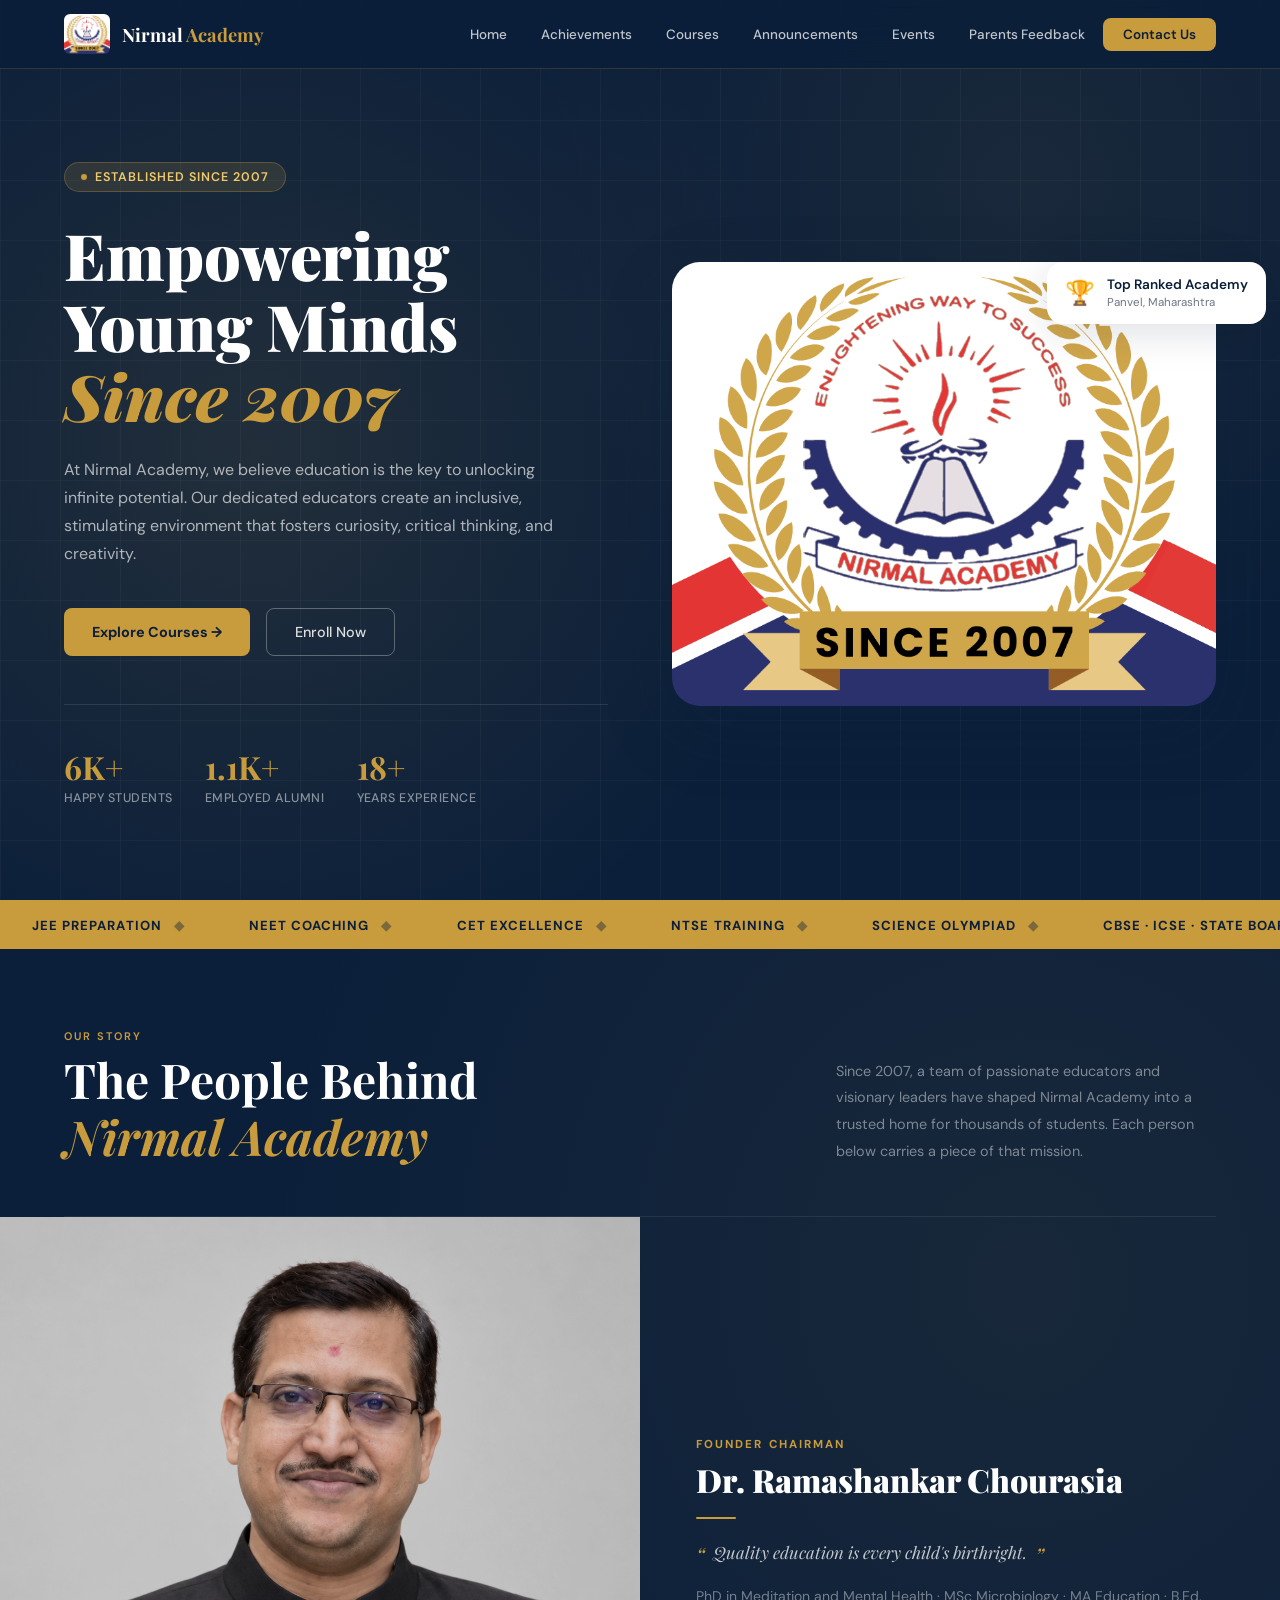
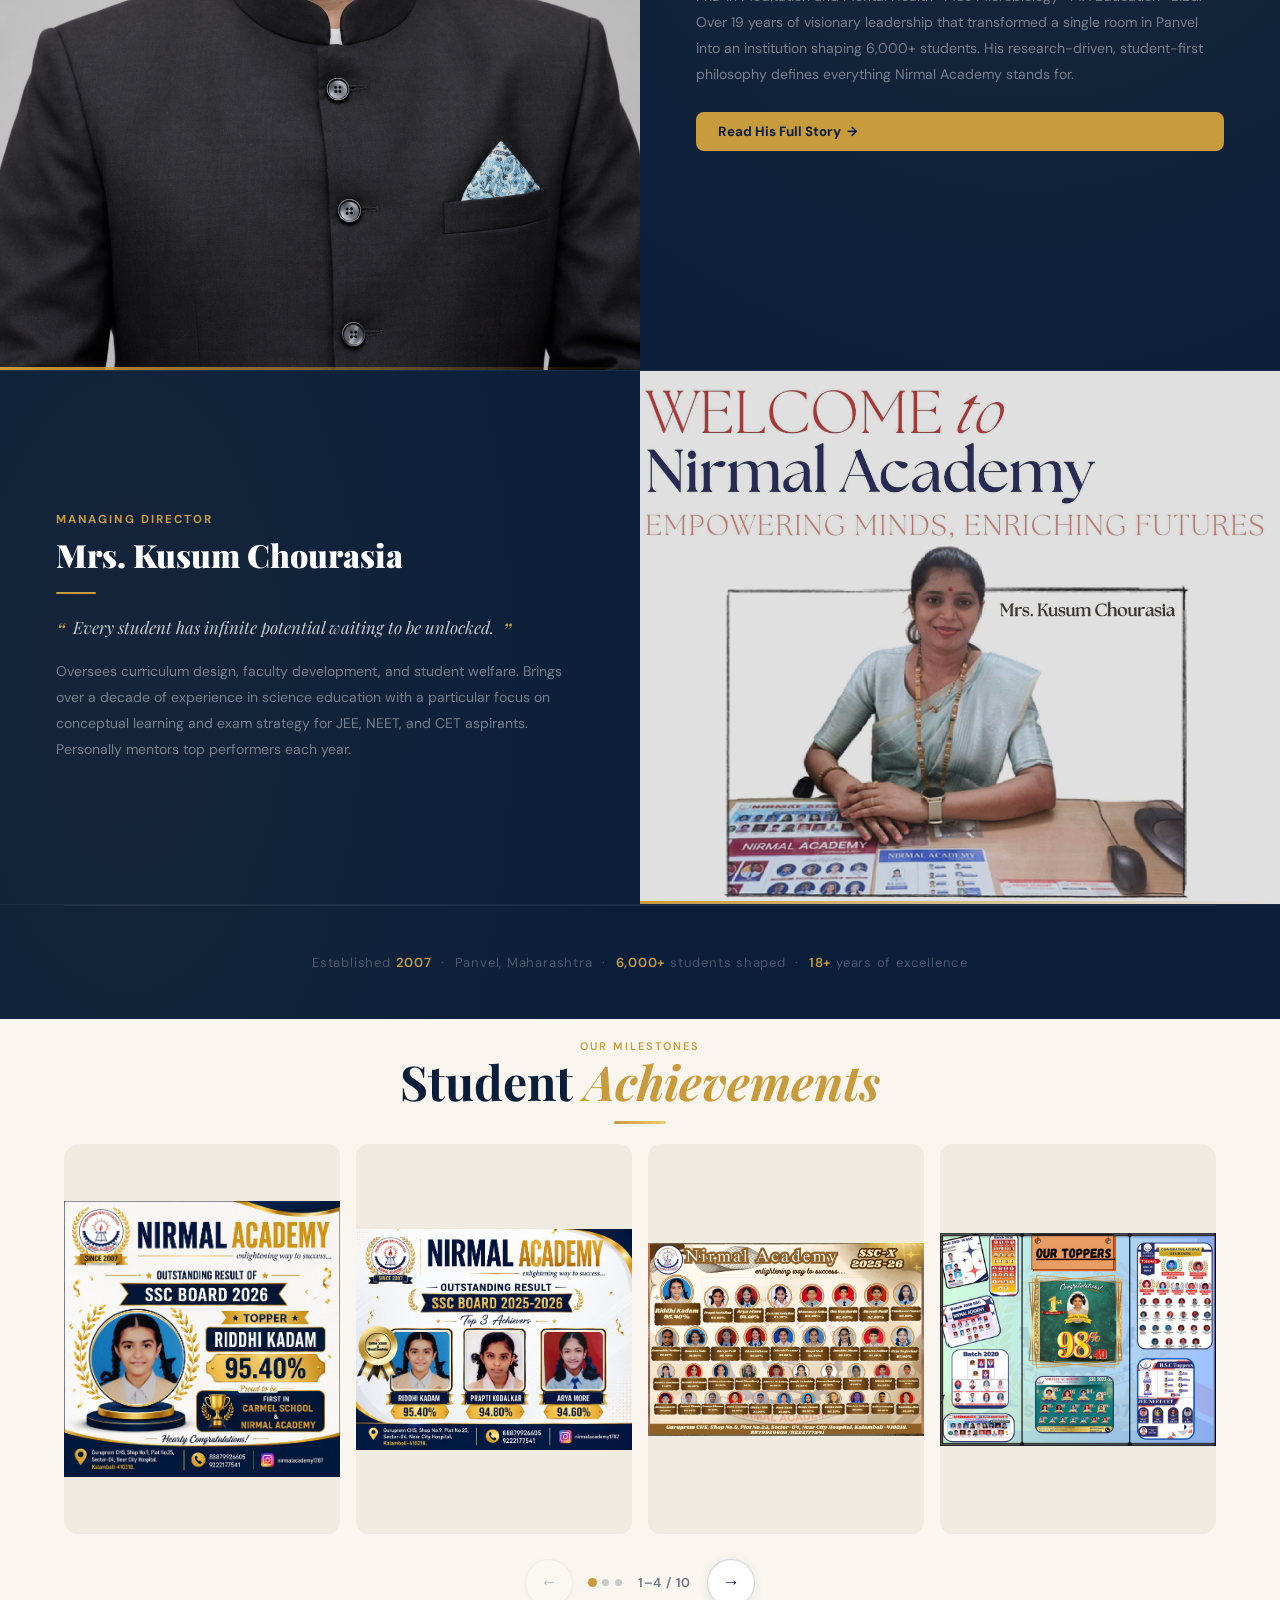
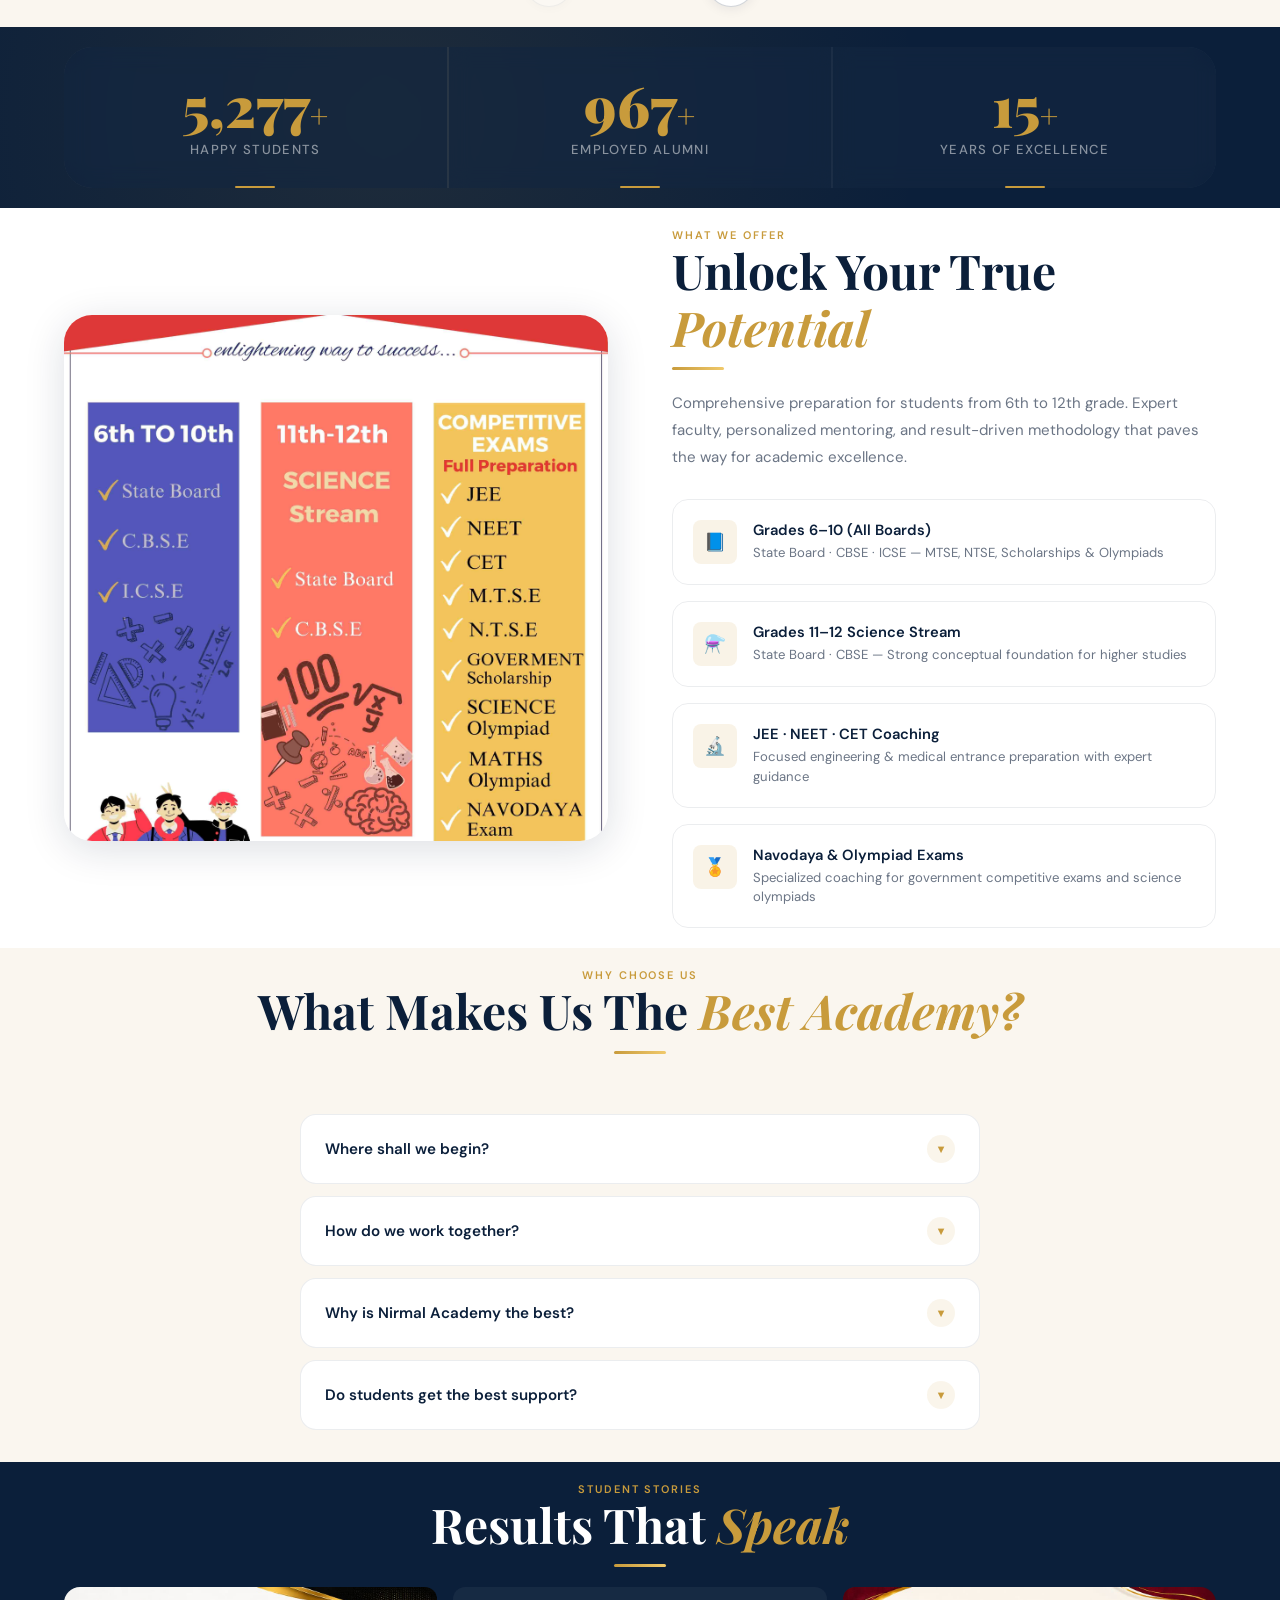
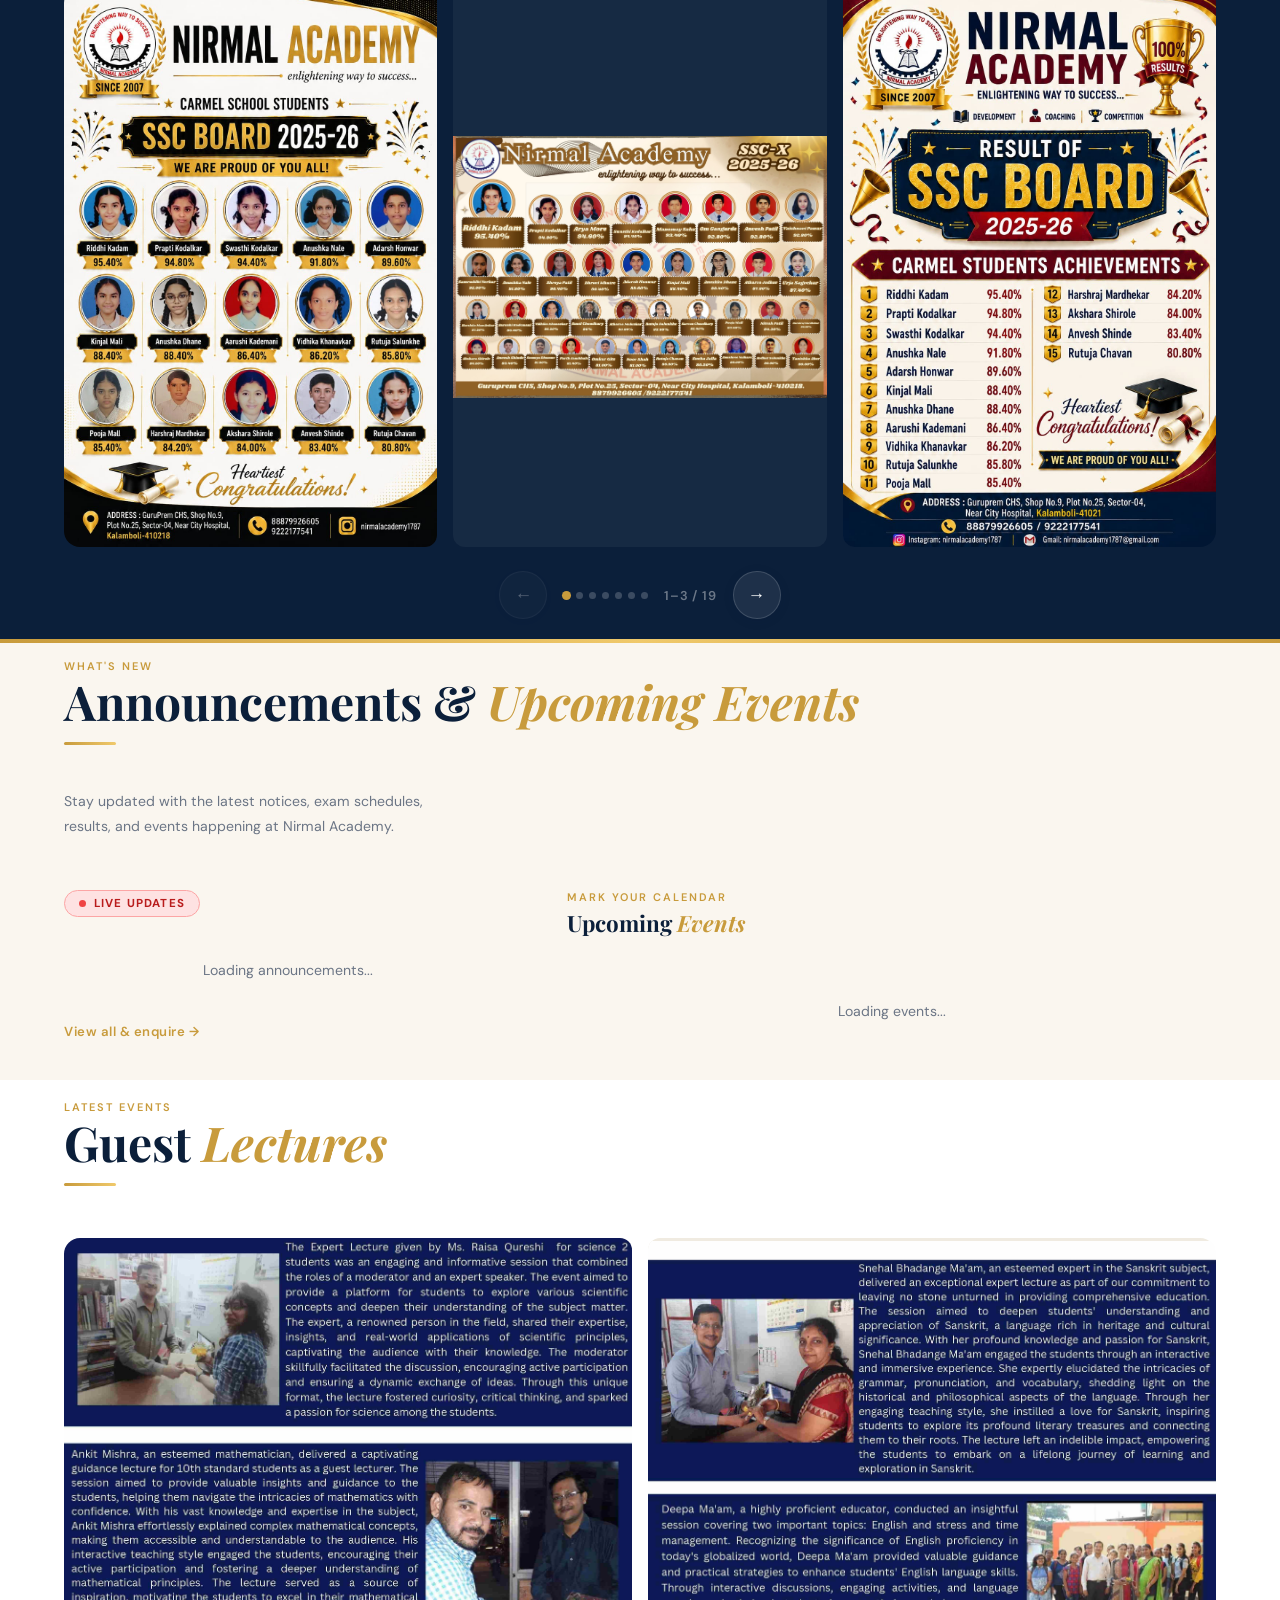
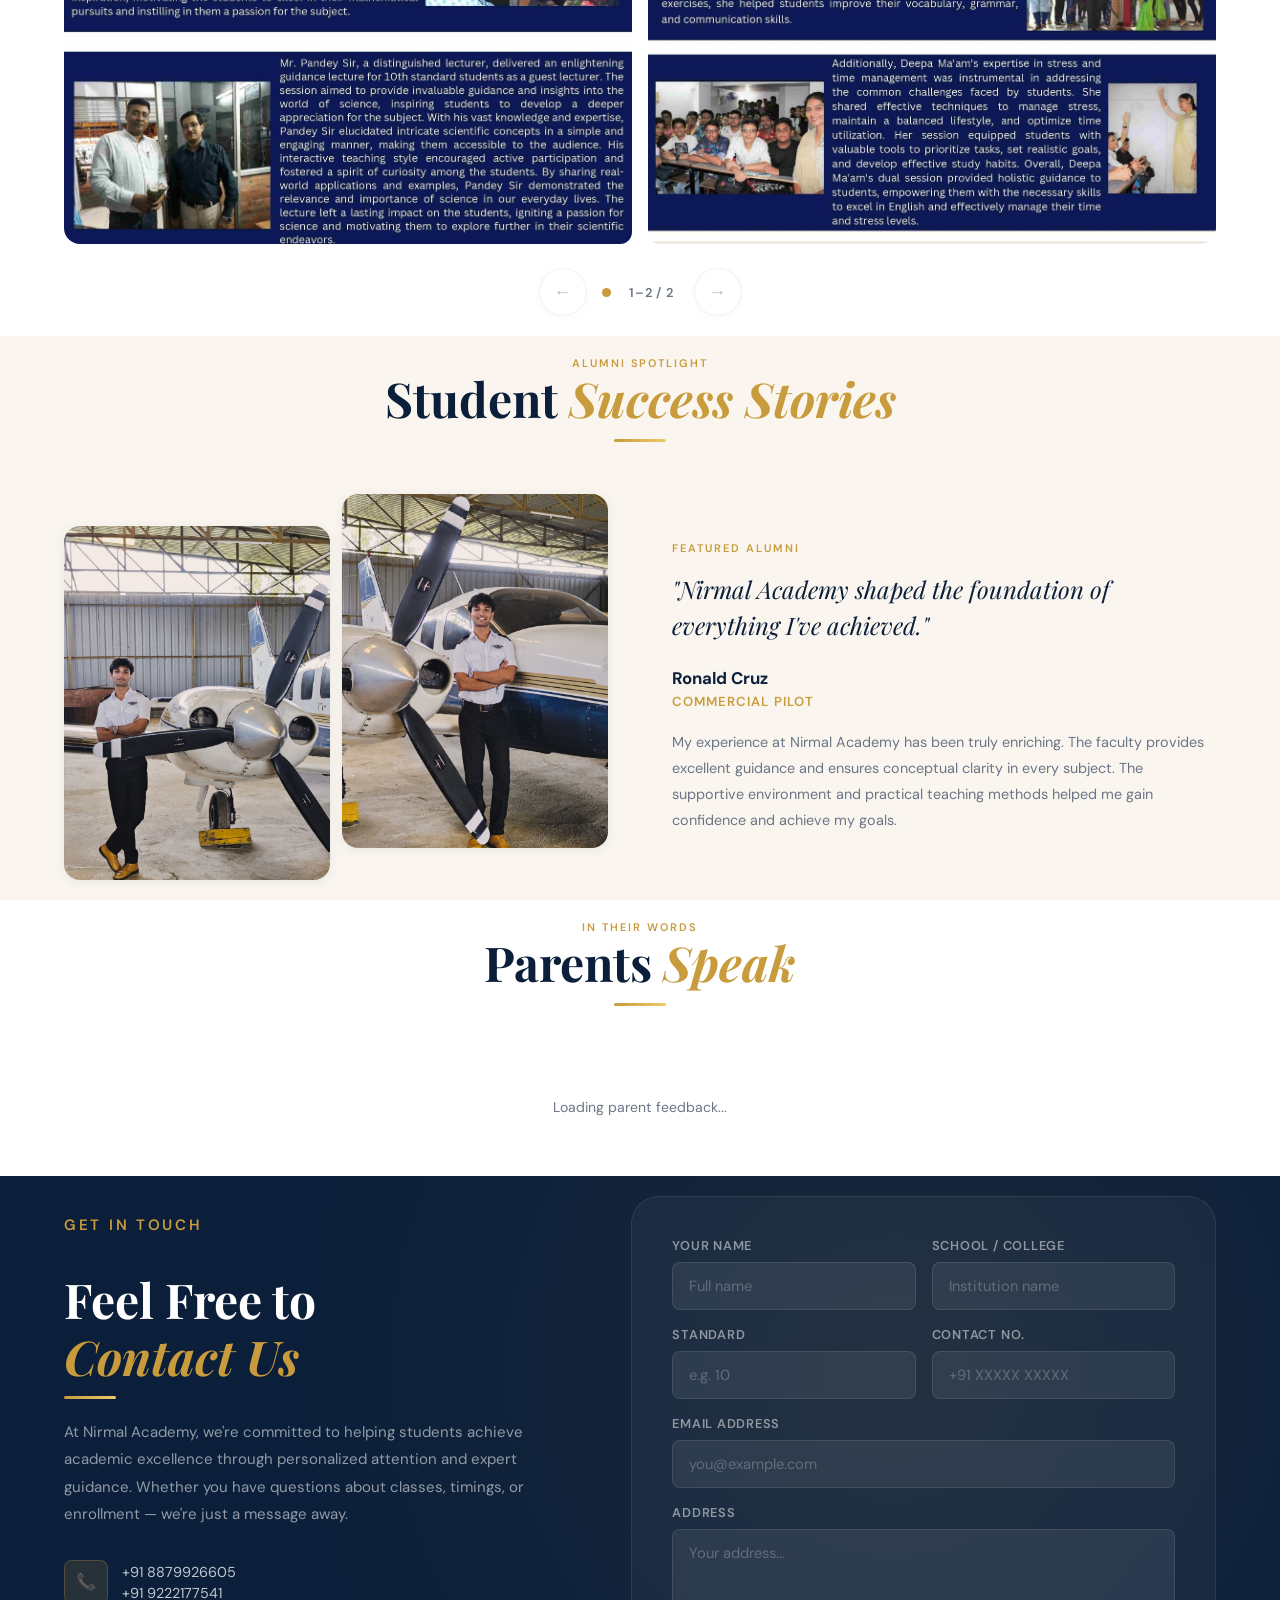
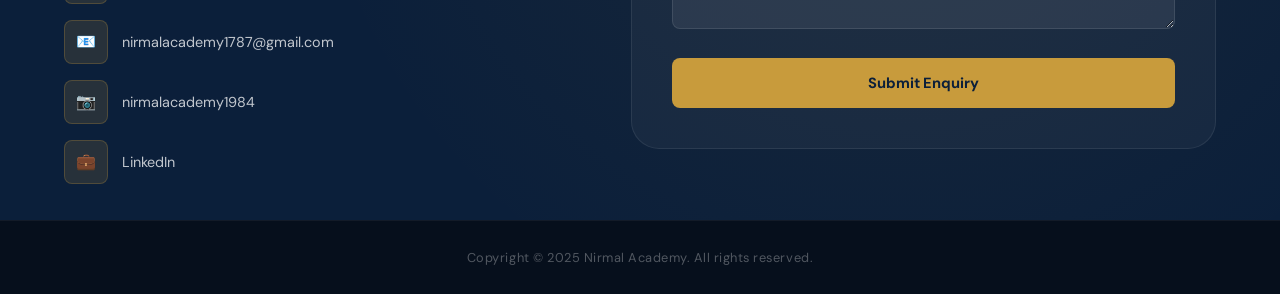
==== commit c945f7c8: "getting data from db" ====
--- a/index.html
+++ b/index.html
@@ -1852,6 +1852,172 @@
       }
       .reveal-delay-3 {
         transition-delay: 0.3s;
+      }
+    
+      /* ── EVENT GALLERY (admin-managed) ────────────────────────── */
+      #event-gallery {
+        background: var(--light);
+        padding: 60px 0;
+      }
+      .eg-header { text-align: center; margin-bottom: 36px; }
+      .eg-header .divider { margin: 12px auto 0; }
+      .eg-filters {
+        display: flex;
+        flex-wrap: wrap;
+        gap: 10px;
+        justify-content: center;
+        margin-bottom: 40px;
+      }
+      .eg-chip {
+        font-family: var(--font-body);
+        font-size: 0.82rem;
+        font-weight: 600;
+        padding: 8px 18px;
+        border-radius: 40px;
+        border: 1.5px solid rgba(11, 31, 58, 0.15);
+        background: var(--white);
+        color: var(--navy);
+        cursor: pointer;
+        transition: var(--transition);
+      }
+      .eg-chip:hover { border-color: var(--gold); }
+      .eg-chip.active {
+        background: var(--navy);
+        border-color: var(--navy);
+        color: var(--gold-lt);
+      }
+      .eg-group { margin-bottom: 48px; }
+      .eg-group-head {
+        display: flex;
+        align-items: baseline;
+        gap: 14px;
+        flex-wrap: wrap;
+        margin-bottom: 18px;
+      }
+      .eg-group-title {
+        font-family: var(--font-display);
+        font-size: 1.5rem;
+        color: var(--navy);
+      }
+      .eg-group-meta { font-size: 0.82rem; color: var(--gray); }
+      .eg-grid {
+        display: grid;
+        grid-template-columns: repeat(auto-fill, minmax(250px, 1fr));
+        gap: 16px;
+      }
+      .eg-item {
+        position: relative;
+        aspect-ratio: 4 / 3;
+        border-radius: var(--r-md);
+        overflow: hidden;
+        cursor: pointer;
+        background: var(--navy);
+        box-shadow: var(--shadow-sm);
+        transition: var(--transition);
+      }
+      .eg-item:hover { transform: translateY(-4px); box-shadow: var(--shadow-md); }
+      .eg-item img, .eg-item video {
+        width: 100%;
+        height: 100%;
+        object-fit: cover;
+        display: block;
+        transition: transform 0.5s;
+      }
+      .eg-item:hover img, .eg-item:hover video { transform: scale(1.06); }
+      .eg-play {
+        position: absolute;
+        inset: 0;
+        display: flex;
+        align-items: center;
+        justify-content: center;
+        background: rgba(11, 31, 58, 0.25);
+      }
+      .eg-play span {
+        width: 54px;
+        height: 54px;
+        border-radius: 50%;
+        background: rgba(255, 255, 255, 0.92);
+        color: var(--navy);
+        display: flex;
+        align-items: center;
+        justify-content: center;
+        font-size: 1.1rem;
+        padding-left: 4px;
+      }
+      .eg-cap {
+        position: absolute;
+        left: 0; right: 0; bottom: 0;
+        padding: 26px 14px 10px;
+        background: linear-gradient(transparent, rgba(11, 31, 58, 0.85));
+        color: #fff;
+        font-size: 0.8rem;
+        opacity: 0;
+        transition: var(--transition);
+      }
+      .eg-item:hover .eg-cap { opacity: 1; }
+      .eg-more { text-align: center; margin-top: 22px; }
+      .eg-more button {
+        font-family: var(--font-body);
+        font-weight: 600;
+        font-size: 0.85rem;
+        padding: 10px 26px;
+        border-radius: 40px;
+        border: 1.5px solid var(--gold);
+        background: transparent;
+        color: var(--navy);
+        cursor: pointer;
+        transition: var(--transition);
+      }
+      .eg-more button:hover { background: var(--gold); color: var(--navy); }
+
+      /* lightbox */
+      .eg-lb {
+        position: fixed;
+        inset: 0;
+        z-index: 10000;
+        background: rgba(5, 12, 24, 0.94);
+        display: none;
+        align-items: center;
+        justify-content: center;
+        padding: 56px 64px;
+      }
+      .eg-lb.open { display: flex; }
+      .eg-lb-stage {
+        max-width: 100%;
+        max-height: 100%;
+        display: flex;
+        flex-direction: column;
+        align-items: center;
+        gap: 12px;
+      }
+      .eg-lb-stage img, .eg-lb-stage video {
+        max-width: 100%;
+        max-height: calc(100vh - 170px);
+        border-radius: 10px;
+        background: #000;
+      }
+      .eg-lb-cap { color: #e8e4da; font-size: 0.9rem; text-align: center; max-width: 720px; }
+      .eg-lb-btn {
+        position: absolute;
+        background: rgba(255, 255, 255, 0.12);
+        color: #fff;
+        border: none;
+        width: 46px;
+        height: 46px;
+        border-radius: 50%;
+        font-size: 1.3rem;
+        cursor: pointer;
+        transition: 0.2s;
+      }
+      .eg-lb-btn:hover { background: var(--gold); color: var(--navy); }
+      .eg-lb-close { top: 16px; right: 18px; }
+      .eg-lb-prev { left: 14px; top: 50%; transform: translateY(-50%); }
+      .eg-lb-next { right: 14px; top: 50%; transform: translateY(-50%); }
+      @media (max-width: 600px) {
+        .eg-lb { padding: 56px 12px; }
+        .eg-grid { grid-template-columns: repeat(2, 1fr); gap: 10px; }
+        .eg-lb-prev { left: 6px; }
+        .eg-lb-next { right: 6px; }
       }
     </style>
   </head>
@@ -2086,6 +2252,9 @@
           <li><a href="#courses">Courses</a></li>
           <li><a href="#announcements">Announcements</a></li>
           <li><a href="#events">Events</a></li>
+          <li id="navGalleryLi" style="display: none">
+            <a href="#event-gallery">Gallery</a>
+          </li>
           <li><a href="#parent-feedback">Parents Feedback</a></li>
           <li><a href="#contact" class="nav-cta">Contact Us</a></li>
         </ul>
@@ -2590,6 +2759,26 @@
         <div id="gallery-events" class="reveal"></div>
       </div>
     </section>
+
+    <!-- ── EVENT GALLERY (managed from admin panel) ───────────────── -->
+    <section id="event-gallery" style="display: none">
+      <div class="container">
+        <div class="eg-header">
+          <p class="section-label">Moments &amp; Memories</p>
+          <h2 class="section-title">Event <em>Gallery</em></h2>
+          <div class="divider"></div>
+        </div>
+        <div class="eg-filters" id="eg-filters"></div>
+        <div id="eg-groups"></div>
+      </div>
+    </section>
+
+    <div class="eg-lb" id="eg-lb">
+      <button class="eg-lb-btn eg-lb-close" id="eg-lb-close" aria-label="Close">✕</button>
+      <button class="eg-lb-btn eg-lb-prev" id="eg-lb-prev" aria-label="Previous">‹</button>
+      <button class="eg-lb-btn eg-lb-next" id="eg-lb-next" aria-label="Next">›</button>
+      <div class="eg-lb-stage" id="eg-lb-stage"></div>
+    </div>
 
     <!-- ── STUDENT SUCCESS ─────────────────────────────────────────── -->
     <section id="student-ach">
@@ -3051,6 +3240,13 @@
         document.head.appendChild(style);
       })();
 
+      const escG = (v) =>
+        String(v == null ? "" : v)
+          .replace(/&/g, "&amp;")
+          .replace(/</g, "&lt;")
+          .replace(/>/g, "&gt;")
+          .replace(/"/g, "&quot;");
+
       class Gallery {
         constructor(mountId, items, opts = {}) {
           this.el = document.getElementById(mountId);
@@ -3090,10 +3286,10 @@
       <div class="gl-card" data-index="${i}">
         ${
           item.type === "video"
-            ? `<video src="${item.src}" muted playsinline preload="metadata" poster="${item.poster || ""}"></video>`
-            : `<img src="${item.src}" alt="${item.caption || ""}" loading="lazy">`
-        }
-        <div class="gl-card-overlay"><span class="gl-card-caption">${item.caption || ""}</span></div>
+            ? `<video src="${escG(item.src)}" muted playsinline preload="metadata" poster="${escG(item.poster || "")}"></video>`
+            : `<img src="${escG(item.src)}" alt="${escG(item.caption || "")}" loading="lazy">`
+        }
+        <div class="gl-card-overlay"><span class="gl-card-caption">${escG(item.caption || "")}</span></div>
         <div class="gl-zoom-icon">⤢</div>
       </div>`,
             )
@@ -3171,8 +3367,8 @@
           if (v) v.pause();
           this.lbWrap.innerHTML =
             item.type === "video"
-              ? `<video class="lb-media" src="${item.src}" controls autoplay></video>`
-              : `<img class="lb-media" src="${item.src}" alt="${item.caption || ""}">`;
+              ? `<video class="lb-media" src="${escG(item.src)}" controls autoplay></video>`
+              : `<img class="lb-media" src="${escG(item.src)}" alt="${escG(item.caption || "")}">`;
           this.lbCaption.textContent = item.caption || "";
           this.lbCounter.textContent = `${this.lbIndex + 1} / ${this.items.length}`;
         }
@@ -3214,7 +3410,7 @@
             if (card) this._openLB(+card.dataset.index);
           });
           document.addEventListener("keydown", (e) => {
-            if (!this.lb.classList.contains("open")) return;
+            if (this._dead || !this.lb.classList.contains("open")) return;
             if (e.key === "ArrowRight") this._lbGo(this.lbIndex + 1);
             if (e.key === "ArrowLeft") this._lbGo(this.lbIndex - 1);
             if (e.key === "Escape") this._closeLB();
@@ -3261,6 +3457,7 @@
           window.addEventListener("resize", () => {
             clearTimeout(resizeTimer);
             resizeTimer = setTimeout(() => {
+              if (this._dead) return;
               const newPP = this._defaultPerPage();
               if (newPP !== this.perPage) {
                 this.perPage = newPP;
@@ -3278,8 +3475,17 @@
           this._bindEvents();
           this._slideTo(saved);
         }
+        destroy() {
+          this._dead = true;
+          clearInterval(this._autoTimer);
+          if (this.lb) this.lb.remove();
+          if (this.el) this.el.innerHTML = "";
+          document.body.style.overflow = "";
+        }
         _startAuto() {
+          if (this._dead) return;
           this._autoTimer = setInterval(() => {
+            if (this._dead) return;
             const next = this.index + this.perPage;
             this._slideTo(next >= this.items.length ? 0 : next);
           }, this.autoplay);
@@ -3293,12 +3499,14 @@
       new Gallery("gallery-achievements", GALLERY_DATA.achievements, {
         perPage: 4,
       });
-      new Gallery("gallery-testimonials", GALLERY_DATA.testimonials, {
+      window.rtsGallery = new Gallery("gallery-testimonials", GALLERY_DATA.testimonials, {
         dark: true,
         perPage: 3,
         autoplay: 4000,
       });
       new Gallery("gallery-events", GALLERY_DATA.events, { perPage: 2 });
+      window.Gallery = Gallery;
+      window.GALLERY_DATA = GALLERY_DATA;
 
       // ACCORDION
       document.querySelectorAll("[data-acc]").forEach((item) => {
@@ -3546,6 +3754,175 @@
         });
       }
 
+      // ── Event Gallery: real-time listener (photos/videos from admin) ──
+      (function () {
+        const secEl = document.getElementById("event-gallery");
+        if (!secEl) return;
+        const navLi = document.getElementById("navGalleryLi");
+        const filtersEl = document.getElementById("eg-filters");
+        const groupsEl = document.getElementById("eg-groups");
+        const lb = document.getElementById("eg-lb");
+        const stage = document.getElementById("eg-lb-stage");
+        const PER_GROUP = 8;
+        let items = [];
+        let activeFilter = "all";
+        let expanded = new Set();
+        let lbList = [];
+        let lbIdx = 0;
+
+        const isCld = (u) => u && u.indexOf("res.cloudinary.com") > -1;
+        const thumb = (g) => {
+          if (!isCld(g.url)) return g.url;
+          if (g.type === "video")
+            return g.url.replace("/upload/", "/upload/so_0,w_700,f_jpg/").replace(/\.[a-z0-9]+$/i, ".jpg");
+          return g.url.replace("/upload/", "/upload/f_auto,q_auto,w_700/");
+        };
+        const full = (g) =>
+          isCld(g.url)
+            ? g.url.replace("/upload/", g.type === "video" ? "/upload/q_auto/" : "/upload/f_auto,q_auto,w_1600/")
+            : g.url;
+        const ts = (g) => (g.createdAt && g.createdAt.toMillis ? g.createdAt.toMillis() : Date.now());
+        const fmt = (d) => {
+          if (!d) return "";
+          const x = new Date(d);
+          return isNaN(x) ? "" : x.toLocaleDateString("en-IN", { day: "numeric", month: "long", year: "numeric" });
+        };
+
+        function build() {
+          if (!items.length) {
+            secEl.style.display = "none";
+            if (navLi) navLi.style.display = "none";
+            return;
+          }
+          secEl.style.display = "";
+          if (navLi) navLi.style.display = "";
+
+          // group by event
+          const map = new Map();
+          items.forEach((g) => {
+            const k = g.eventName || "Gallery";
+            if (!map.has(k)) map.set(k, { name: k, date: g.eventDate || "", list: [] });
+            const grp = map.get(k);
+            if ((g.eventDate || "") > grp.date) grp.date = g.eventDate;
+            grp.list.push(g);
+          });
+          const groups = [...map.values()].sort(
+            (a, b) => (b.date || "").localeCompare(a.date || "") || ts(b.list[0]) - ts(a.list[0]),
+          );
+          groups.forEach((g) => g.list.sort((a, b) => ts(a) - ts(b)));
+
+          if (activeFilter !== "all" && !map.has(activeFilter)) activeFilter = "all";
+
+          filtersEl.innerHTML =
+            '<button class="eg-chip' + (activeFilter === "all" ? " active" : "") + '" data-f="all">All</button>' +
+            groups
+              .map(
+                (g) =>
+                  '<button class="eg-chip' + (activeFilter === g.name ? " active" : "") +
+                  '" data-f="' + esc(g.name) + '">' + esc(g.name) + "</button>",
+              )
+              .join("");
+          filtersEl.style.display = groups.length > 1 ? "flex" : "none";
+
+          const shown = activeFilter === "all" ? groups : groups.filter((g) => g.name === activeFilter);
+          lbList = [];
+          groupsEl.innerHTML = shown
+            .map((g) => {
+              const open = expanded.has(g.name) || activeFilter !== "all";
+              const vis = open ? g.list : g.list.slice(0, PER_GROUP);
+              const cells = vis
+                .map((it) => {
+                  const idx = lbList.push(it) - 1;
+                  const media =
+                    it.type === "video"
+                      ? (isCld(it.url)
+                          ? '<img src="' + esc(thumb(it)) + '" alt="' + esc(it.caption || it.eventName) + '" loading="lazy">'
+                          : '<video src="' + esc(it.url) + '#t=0.5" muted playsinline preload="metadata"></video>') +
+                        '<div class="eg-play"><span>▶</span></div>'
+                      : '<img src="' + esc(thumb(it)) + '" alt="' + esc(it.caption || it.eventName) + '" loading="lazy">';
+                  return (
+                    '<div class="eg-item" data-i="' + idx + '">' + media +
+                    (it.caption ? '<div class="eg-cap">' + esc(it.caption) + "</div>" : "") + "</div>"
+                  );
+                })
+                .join("");
+              const more =
+                !open && g.list.length > PER_GROUP
+                  ? '<div class="eg-more"><button data-more="' + esc(g.name) + '">View all ' + g.list.length + " →</button></div>"
+                  : "";
+              const photos = g.list.filter((x) => x.type !== "video").length;
+              const vids = g.list.length - photos;
+              const meta = [fmt(g.date), photos ? photos + " photo" + (photos > 1 ? "s" : "") : "", vids ? vids + " video" + (vids > 1 ? "s" : "") : ""]
+                .filter(Boolean).join(" · ");
+              return (
+                '<div class="eg-group"><div class="eg-group-head"><h3 class="eg-group-title">' + esc(g.name) +
+                '</h3><span class="eg-group-meta">' + meta + '</span></div><div class="eg-grid">' + cells + "</div>" + more + "</div>"
+              );
+            })
+            .join("");
+        }
+
+        // lightbox
+        function showLb() {
+          const it = lbList[lbIdx];
+          if (!it) return;
+          stage.innerHTML =
+            (it.type === "video"
+              ? '<video src="' + esc(full(it)) + '" controls autoplay playsinline></video>'
+              : '<img src="' + esc(full(it)) + '" alt="' + esc(it.caption || it.eventName) + '">') +
+            '<div class="eg-lb-cap">' + esc(it.eventName) + (it.caption ? " — " + esc(it.caption) : "") +
+            "  (" + (lbIdx + 1) + "/" + lbList.length + ")</div>";
+        }
+        function openLb(i) {
+          lbIdx = i;
+          showLb();
+          lb.classList.add("open");
+          document.body.style.overflow = "hidden";
+        }
+        function closeLb() {
+          lb.classList.remove("open");
+          stage.innerHTML = "";
+          document.body.style.overflow = "";
+        }
+        function step(d) {
+          lbIdx = (lbIdx + d + lbList.length) % lbList.length;
+          showLb();
+        }
+
+        groupsEl.addEventListener("click", (e) => {
+          const more = e.target.closest("[data-more]");
+          if (more) {
+            expanded.add(more.dataset.more);
+            build();
+            return;
+          }
+          const item = e.target.closest(".eg-item");
+          if (item) openLb(+item.dataset.i);
+        });
+        filtersEl.addEventListener("click", (e) => {
+          const chip = e.target.closest(".eg-chip");
+          if (!chip) return;
+          activeFilter = chip.dataset.f;
+          build();
+        });
+        document.getElementById("eg-lb-close").addEventListener("click", closeLb);
+        document.getElementById("eg-lb-prev").addEventListener("click", () => step(-1));
+        document.getElementById("eg-lb-next").addEventListener("click", () => step(1));
+        lb.addEventListener("click", (e) => { if (e.target === lb) closeLb(); });
+        document.addEventListener("keydown", (e) => {
+          if (!lb.classList.contains("open")) return;
+          if (e.key === "Escape") closeLb();
+          if (e.key === "ArrowLeft") step(-1);
+          if (e.key === "ArrowRight") step(1);
+        });
+
+        const galQ = query(collection(db, "eventGallery"), orderBy("createdAt", "desc"));
+        onSnapshot(galQ, (snap) => {
+          items = snap.docs.map((d) => ({ id: d.id, ...d.data() }));
+          build();
+        });
+      })();
+
       // ── Events: real-time listener ────────────────────────────
       const evtEl = document.getElementById("evt-cards-render");
       if (evtEl) {
@@ -3688,6 +4065,20 @@
         },
       ];
 
+      // Cloudinary helpers: serve lighter copies of photos, auto poster for videos
+      function cldImg(url, w) {
+        return url && url.indexOf("res.cloudinary.com") > -1
+          ? url.replace("/upload/", "/upload/f_auto,q_auto,w_" + w + "/")
+          : url;
+      }
+      function cldPoster(url) {
+        return url && url.indexOf("res.cloudinary.com") > -1
+          ? url
+              .replace("/upload/", "/upload/so_0,w_700,f_jpg/")
+              .replace(/\.[a-z0-9]+$/i, ".jpg")
+          : "";
+      }
+
       function domainFromUrl(url) {
         try {
           return new URL(url).hostname.replace(/^www\./, "");
@@ -3749,7 +4140,8 @@
         );
         onSnapshot(pfQ, (snap) => {
           const liveItems = snap.docs.map((d) => ({ id: d.id, ...d.data() }));
-          const items = PF_STATIC_FEEDBACK.concat(liveItems);
+          // newest feedback first, then the hardcoded entries
+          const items = liveItems.concat(PF_STATIC_FEEDBACK);
           if (!items.length) {
             pfEl.innerHTML =
               '<div class="pf-empty">No parent feedback yet. Check back soon!</div>';
@@ -3763,11 +4155,11 @@
               if (p.mediaType === "image" && p.imgSrc) {
                 mediaPart =
                   '<div class="pf-media pf-vid" data-video="' +
-                  esc(p.imgSrc) +
+                  esc(cldImg(p.imgSrc, 1600)) +
                   '" data-type="image" data-caption="' +
                   esc(p.parentName || "Parent Feedback") +
                   '"><img src="' +
-                  esc(p.imgSrc) +
+                  esc(cldImg(p.imgSrc, 800)) +
                   '" alt="' +
                   esc(p.parentName || "Parent feedback") +
                   '" loading="lazy">' +
@@ -3786,7 +4178,9 @@
                   '<video src="' +
                   esc(p.vidSrc) +
                   '"' +
-                  (p.vidPoster ? ' poster="' + esc(p.vidPoster) + '"' : "") +
+                  (p.vidPoster || cldPoster(p.vidSrc)
+                    ? ' poster="' + esc(p.vidPoster || cldPoster(p.vidSrc)) + '"'
+                    : "") +
                   ' muted playsinline preload="metadata"></video>' +
                   '<div class="pf-vid-overlay"><span class="pf-vid-caption">' +
                   esc(p.parentName || "Watch video") +
@@ -3853,6 +4247,37 @@
           });
         });
       }
+
+      // ── Results That Speak: items added from the admin panel ──
+      // Firestore collection "testimonials": { type: "image"|"video", src, caption }
+      (function () {
+        let lastKey = "[]";
+        const q = query(collection(db, "testimonials"), orderBy("createdAt", "desc"));
+        onSnapshot(
+          q,
+          (snap) => {
+            const live = snap.docs
+              .map((d) => d.data())
+              .filter((x) => x.src)
+              .map((x) =>
+                x.type === "video"
+                  ? { type: "video", src: x.src, poster: cldPoster(x.src), caption: x.caption || "Student Feedback" }
+                  : { type: "image", src: cldImg(x.src, 1400), caption: x.caption || "Student Feedback" },
+              );
+            const key = JSON.stringify(live);
+            if (key === lastKey) return; // nothing new — keep the carousel as is
+            lastKey = key;
+            if (!window.Gallery || !window.GALLERY_DATA) return;
+            if (window.rtsGallery && window.rtsGallery.destroy) window.rtsGallery.destroy();
+            window.rtsGallery = new window.Gallery(
+              "gallery-testimonials",
+              live.concat(window.GALLERY_DATA.testimonials), // newest first
+              { dark: true, perPage: 3, autoplay: 4000 },
+            );
+          },
+          (err) => console.warn("Results could not be loaded:", err.code || err.message),
+        );
+      })();
 
       // ── Enquiry form submission → Firestore ─────────────────
       const contactForm = document.getElementById("contactForm");
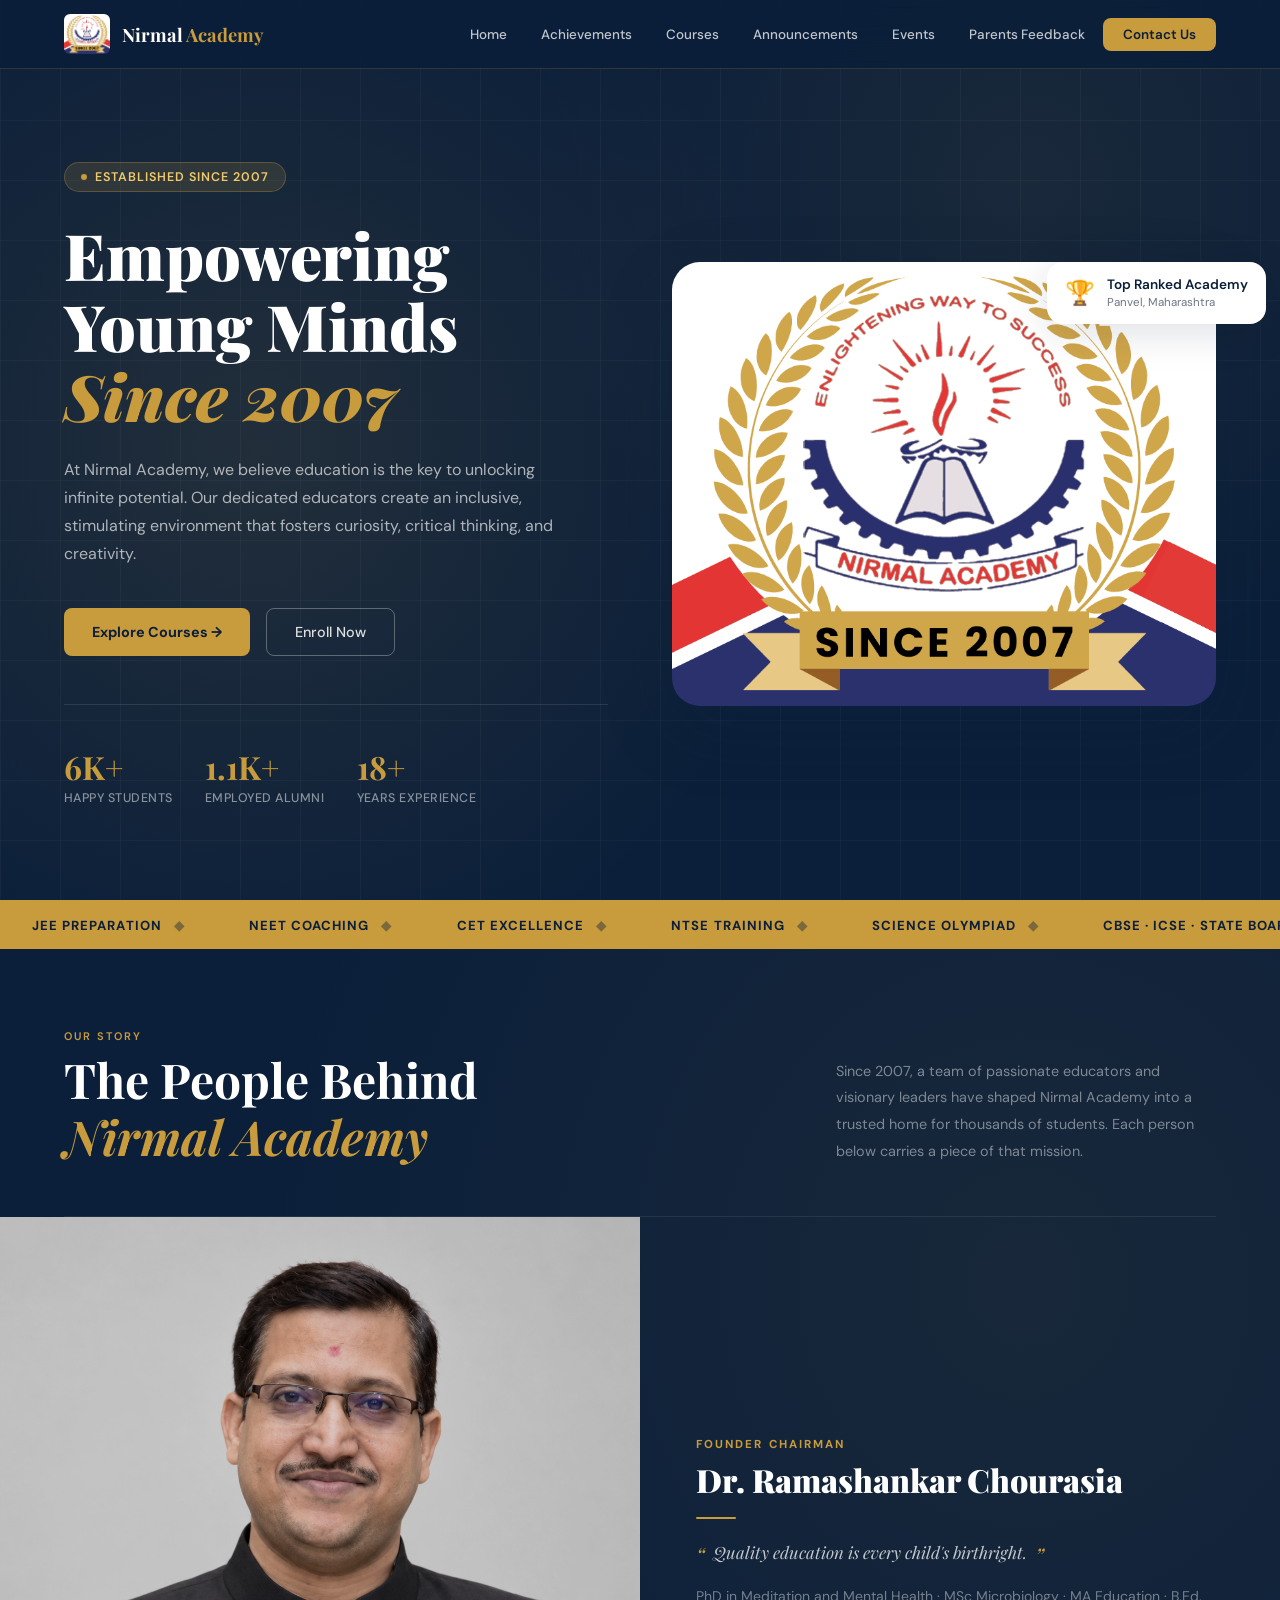
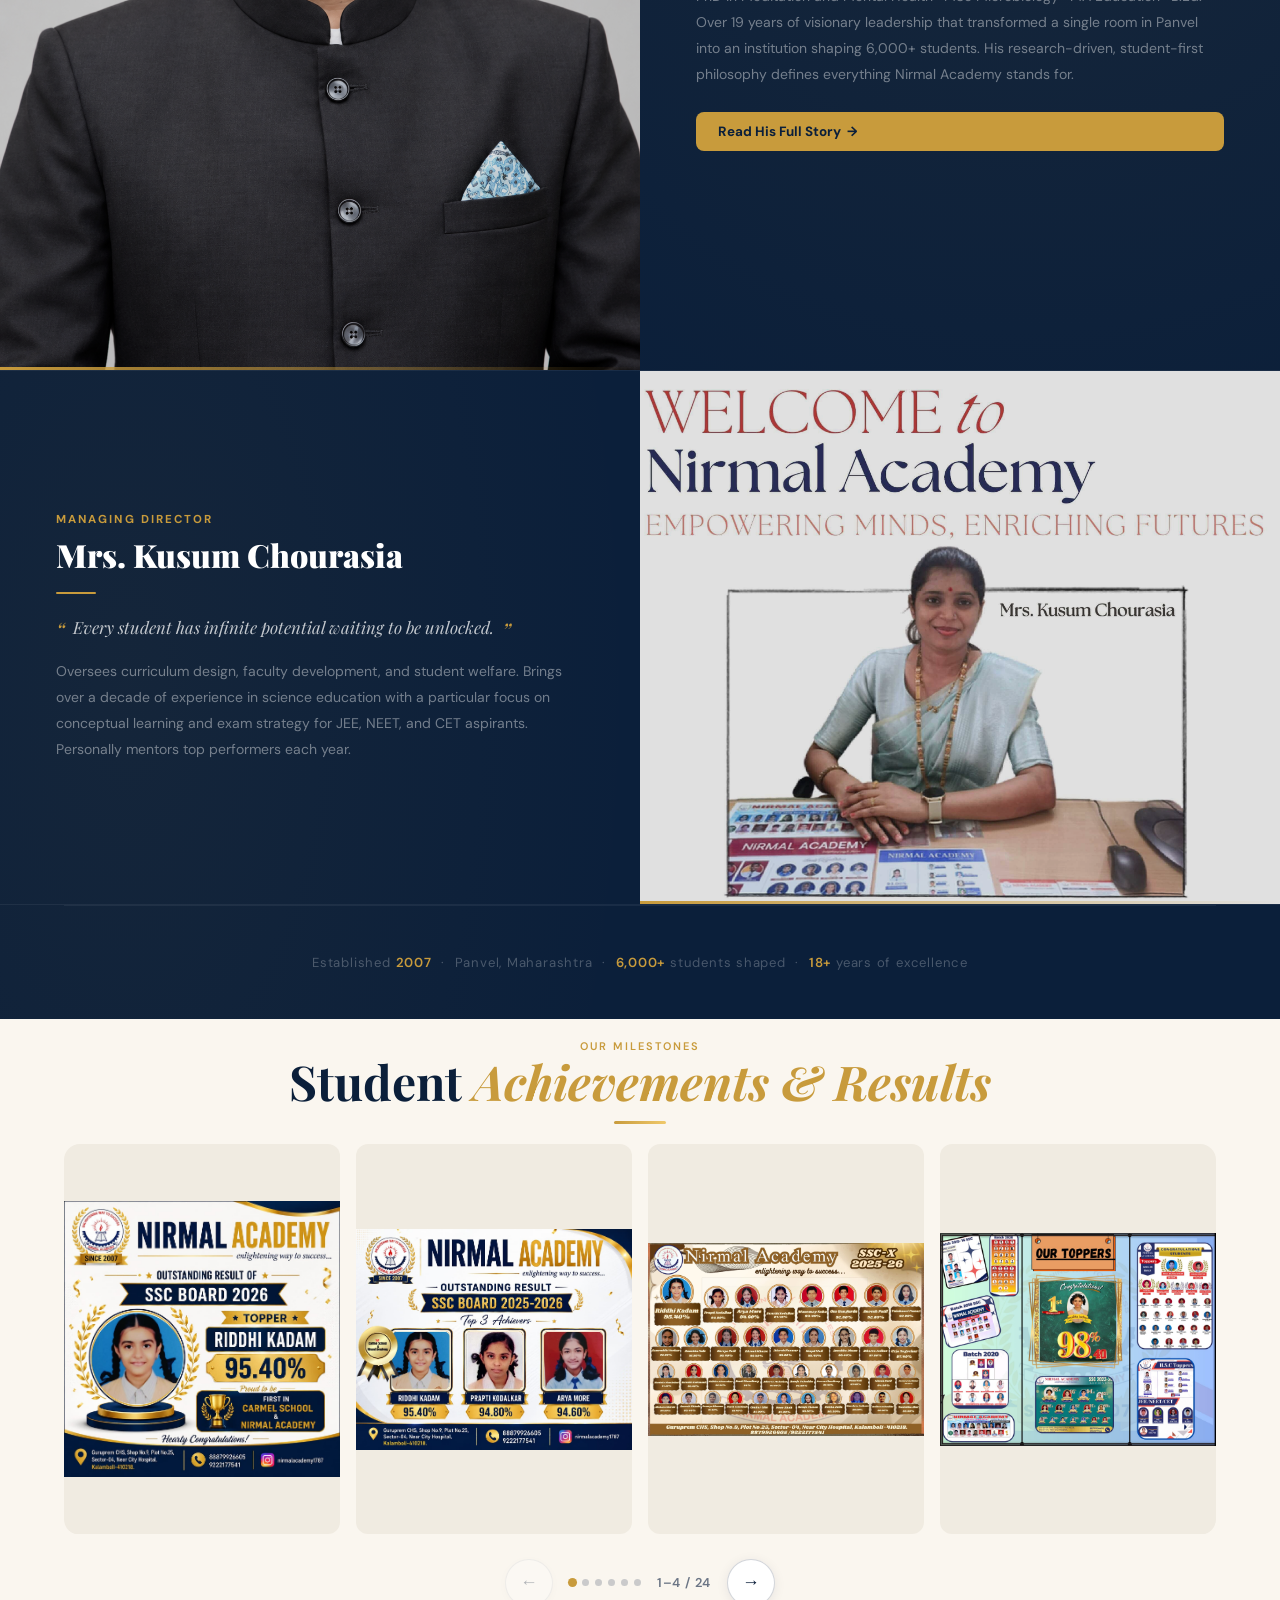
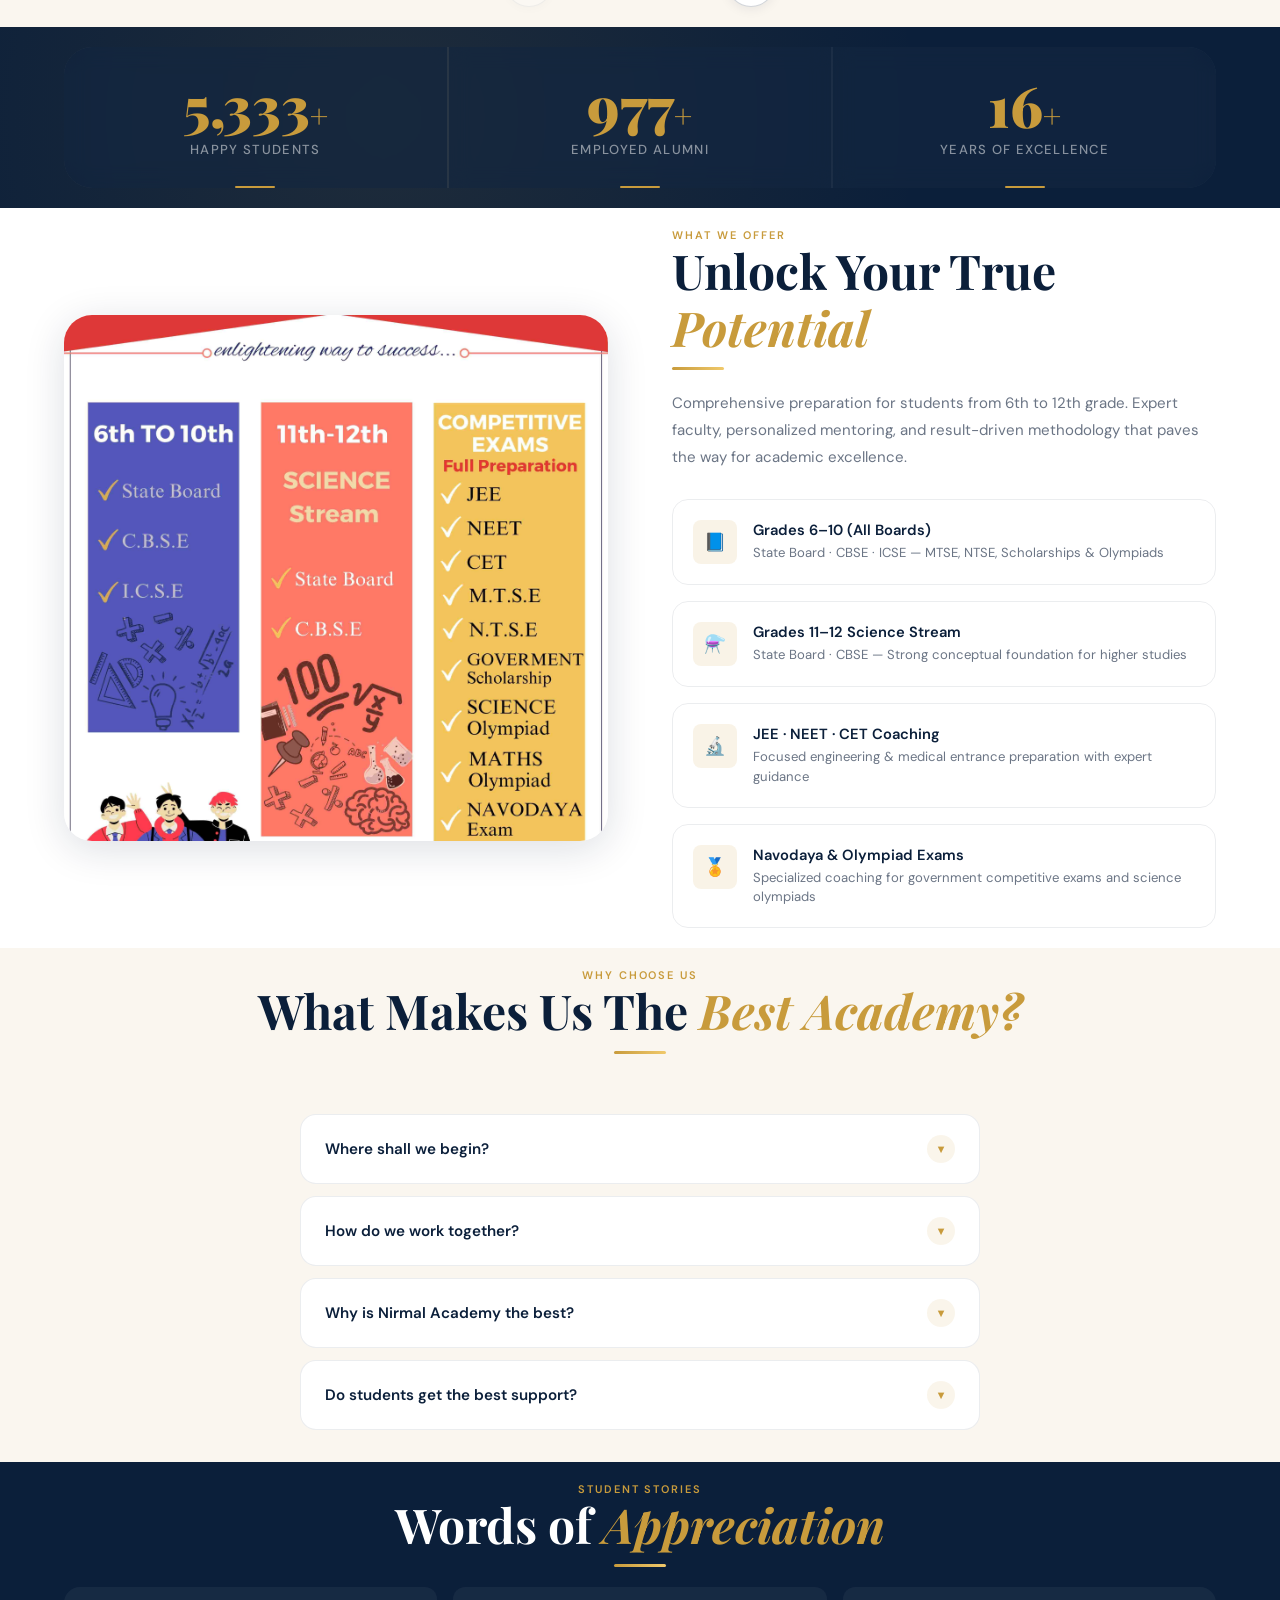
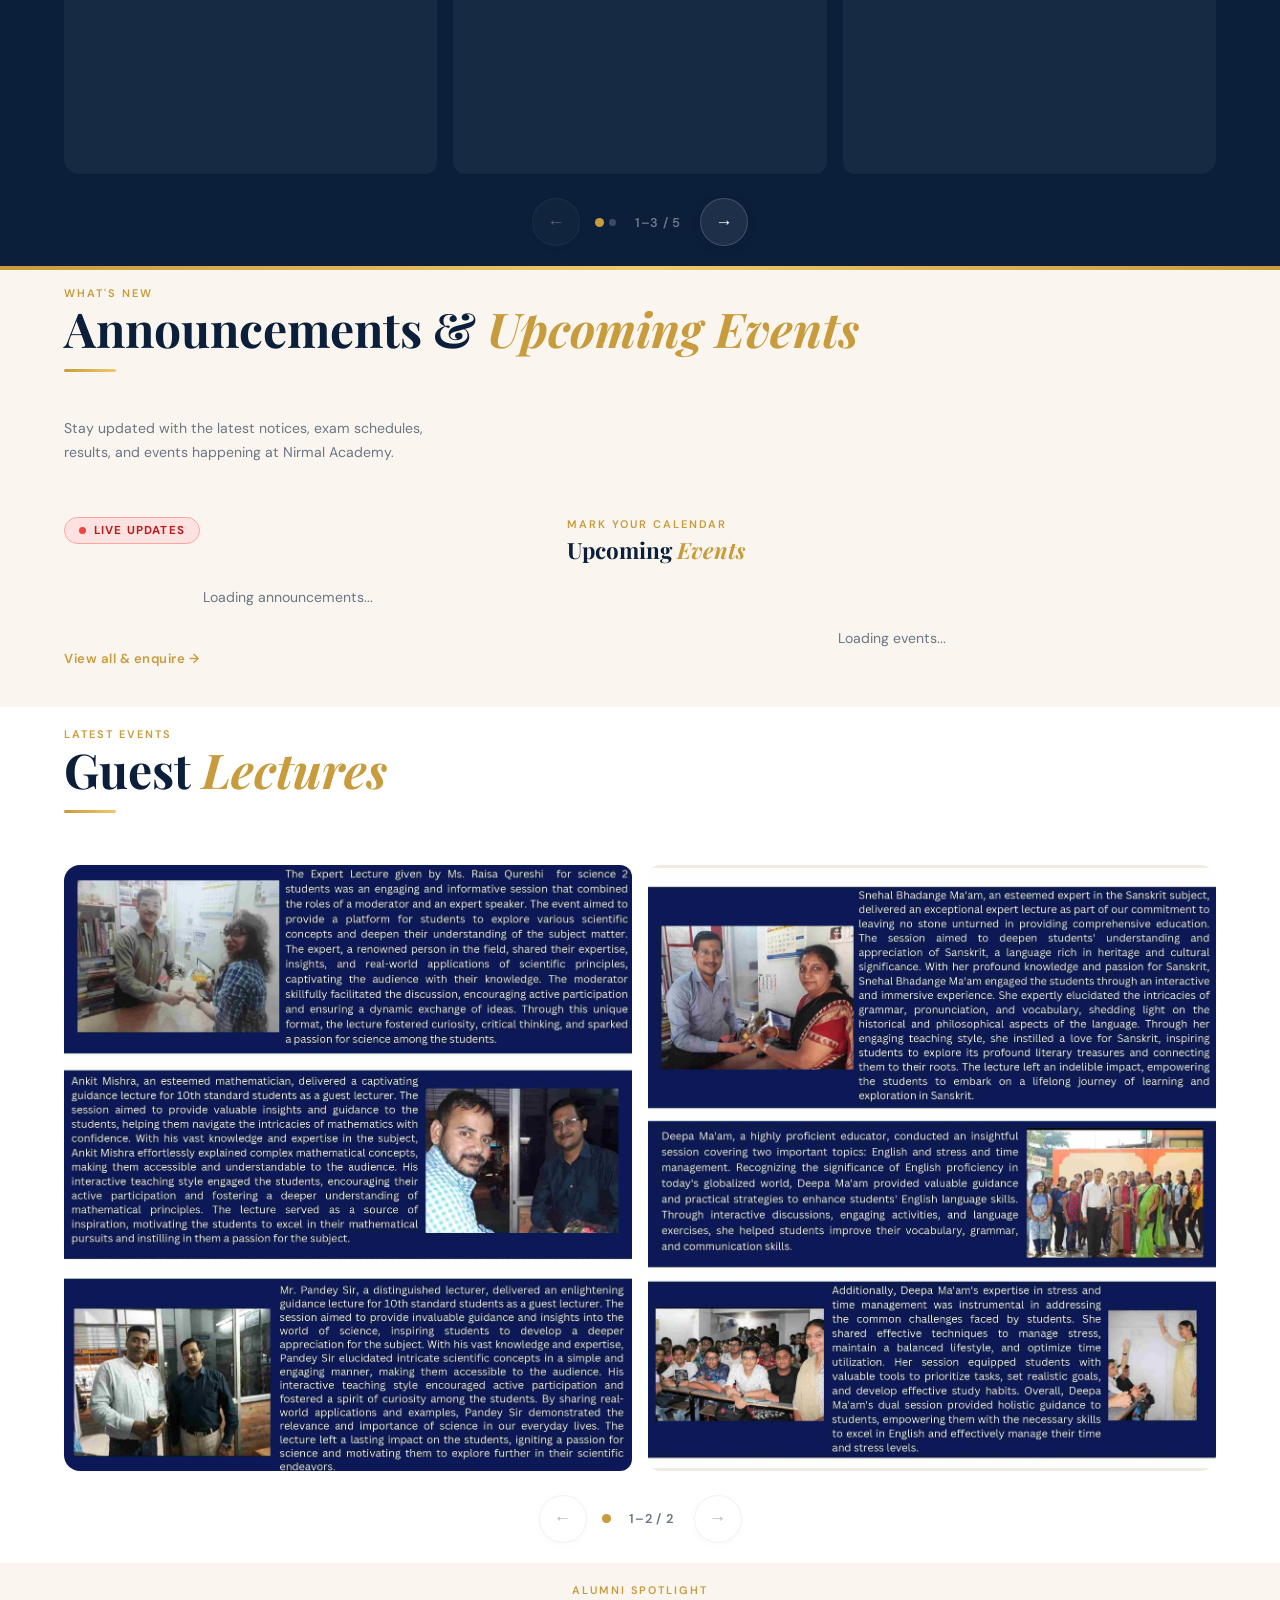
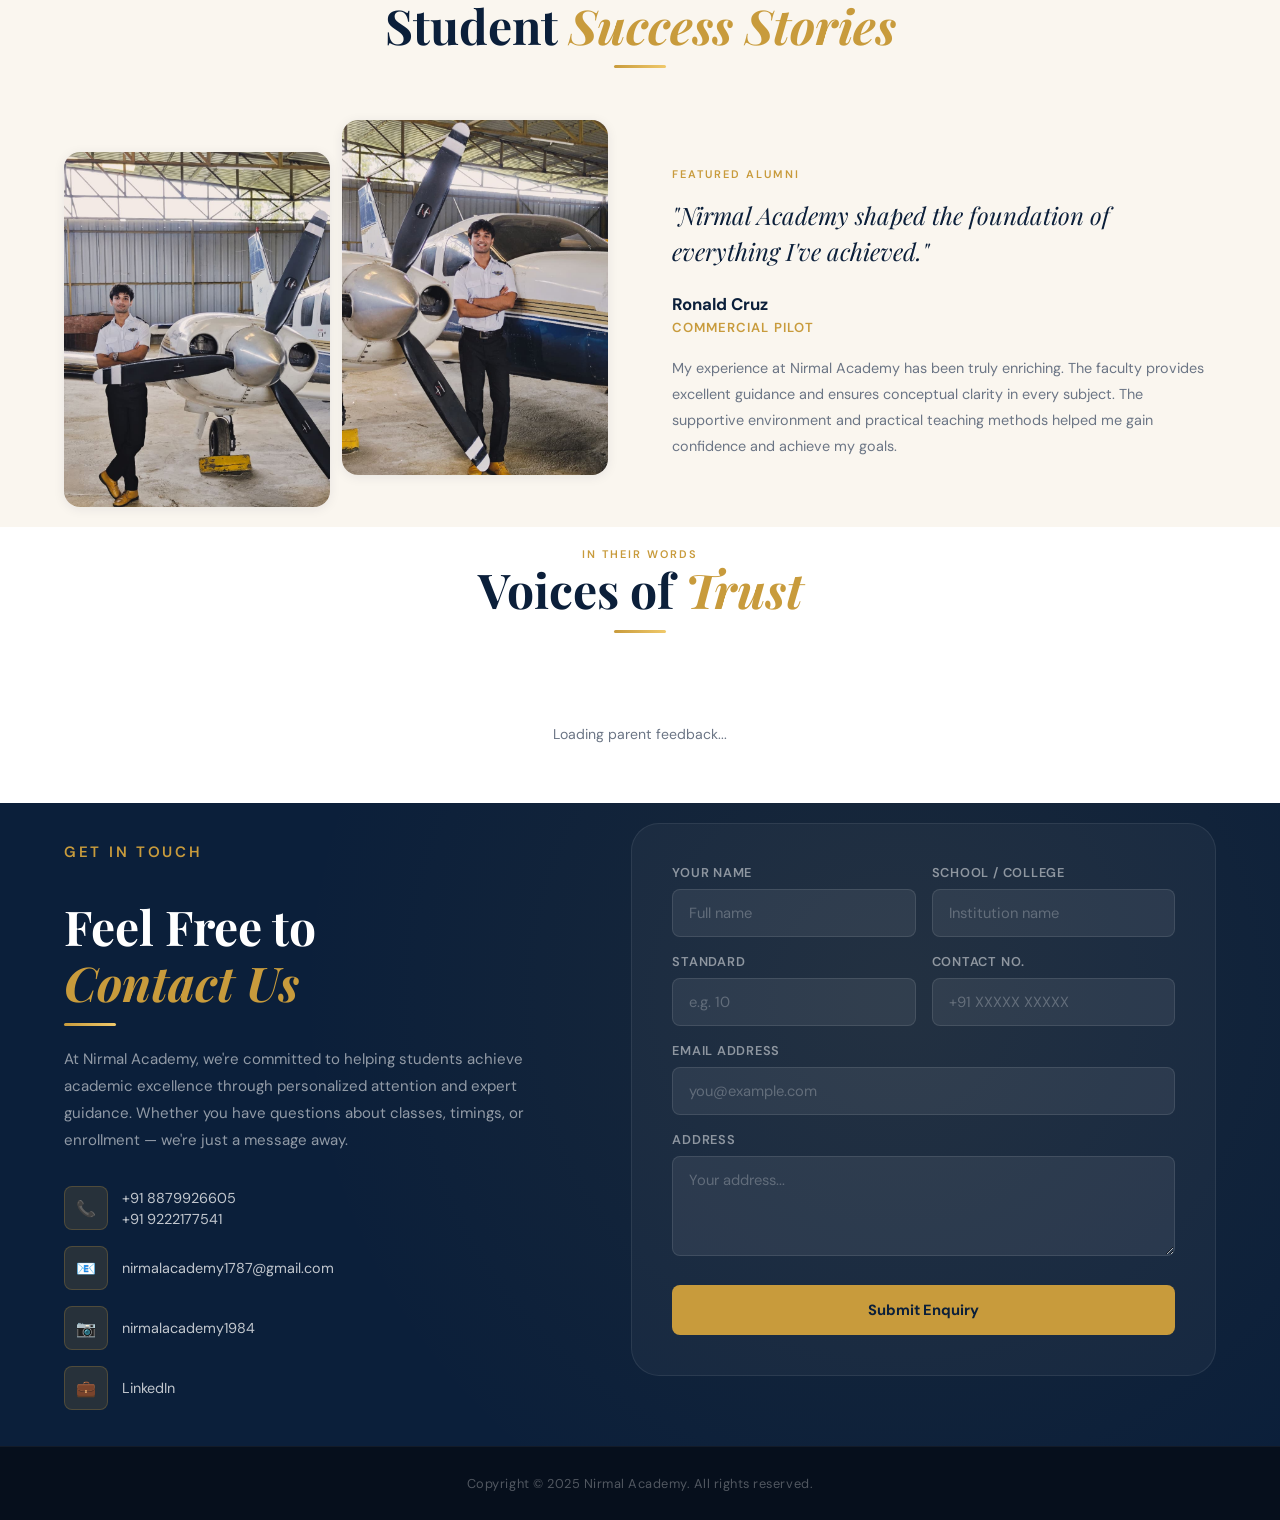
==== commit d0c6788b: "header changed, img replaced, code frmt" ====
--- a/index.html
+++ b/index.html
@@ -1853,14 +1853,19 @@
       .reveal-delay-3 {
         transition-delay: 0.3s;
       }
-    
+
       /* ── EVENT GALLERY (admin-managed) ────────────────────────── */
       #event-gallery {
         background: var(--light);
         padding: 60px 0;
       }
-      .eg-header { text-align: center; margin-bottom: 36px; }
-      .eg-header .divider { margin: 12px auto 0; }
+      .eg-header {
+        text-align: center;
+        margin-bottom: 36px;
+      }
+      .eg-header .divider {
+        margin: 12px auto 0;
+      }
       .eg-filters {
         display: flex;
         flex-wrap: wrap;
@@ -1880,13 +1885,17 @@
         cursor: pointer;
         transition: var(--transition);
       }
-      .eg-chip:hover { border-color: var(--gold); }
+      .eg-chip:hover {
+        border-color: var(--gold);
+      }
       .eg-chip.active {
         background: var(--navy);
         border-color: var(--navy);
         color: var(--gold-lt);
       }
-      .eg-group { margin-bottom: 48px; }
+      .eg-group {
+        margin-bottom: 48px;
+      }
       .eg-group-head {
         display: flex;
         align-items: baseline;
@@ -1899,7 +1908,10 @@
         font-size: 1.5rem;
         color: var(--navy);
       }
-      .eg-group-meta { font-size: 0.82rem; color: var(--gray); }
+      .eg-group-meta {
+        font-size: 0.82rem;
+        color: var(--gray);
+      }
       .eg-grid {
         display: grid;
         grid-template-columns: repeat(auto-fill, minmax(250px, 1fr));
@@ -1915,15 +1927,22 @@
         box-shadow: var(--shadow-sm);
         transition: var(--transition);
       }
-      .eg-item:hover { transform: translateY(-4px); box-shadow: var(--shadow-md); }
-      .eg-item img, .eg-item video {
+      .eg-item:hover {
+        transform: translateY(-4px);
+        box-shadow: var(--shadow-md);
+      }
+      .eg-item img,
+      .eg-item video {
         width: 100%;
         height: 100%;
         object-fit: cover;
         display: block;
         transition: transform 0.5s;
       }
-      .eg-item:hover img, .eg-item:hover video { transform: scale(1.06); }
+      .eg-item:hover img,
+      .eg-item:hover video {
+        transform: scale(1.06);
+      }
       .eg-play {
         position: absolute;
         inset: 0;
@@ -1946,7 +1965,9 @@
       }
       .eg-cap {
         position: absolute;
-        left: 0; right: 0; bottom: 0;
+        left: 0;
+        right: 0;
+        bottom: 0;
         padding: 26px 14px 10px;
         background: linear-gradient(transparent, rgba(11, 31, 58, 0.85));
         color: #fff;
@@ -1954,8 +1975,13 @@
         opacity: 0;
         transition: var(--transition);
       }
-      .eg-item:hover .eg-cap { opacity: 1; }
-      .eg-more { text-align: center; margin-top: 22px; }
+      .eg-item:hover .eg-cap {
+        opacity: 1;
+      }
+      .eg-more {
+        text-align: center;
+        margin-top: 22px;
+      }
       .eg-more button {
         font-family: var(--font-body);
         font-weight: 600;
@@ -1968,7 +1994,10 @@
         cursor: pointer;
         transition: var(--transition);
       }
-      .eg-more button:hover { background: var(--gold); color: var(--navy); }
+      .eg-more button:hover {
+        background: var(--gold);
+        color: var(--navy);
+      }
 
       /* lightbox */
       .eg-lb {
@@ -1981,7 +2010,9 @@
         justify-content: center;
         padding: 56px 64px;
       }
-      .eg-lb.open { display: flex; }
+      .eg-lb.open {
+        display: flex;
+      }
       .eg-lb-stage {
         max-width: 100%;
         max-height: 100%;
@@ -1990,13 +2021,19 @@
         align-items: center;
         gap: 12px;
       }
-      .eg-lb-stage img, .eg-lb-stage video {
+      .eg-lb-stage img,
+      .eg-lb-stage video {
         max-width: 100%;
         max-height: calc(100vh - 170px);
         border-radius: 10px;
         background: #000;
       }
-      .eg-lb-cap { color: #e8e4da; font-size: 0.9rem; text-align: center; max-width: 720px; }
+      .eg-lb-cap {
+        color: #e8e4da;
+        font-size: 0.9rem;
+        text-align: center;
+        max-width: 720px;
+      }
       .eg-lb-btn {
         position: absolute;
         background: rgba(255, 255, 255, 0.12);
@@ -2009,15 +2046,38 @@
         cursor: pointer;
         transition: 0.2s;
       }
-      .eg-lb-btn:hover { background: var(--gold); color: var(--navy); }
-      .eg-lb-close { top: 16px; right: 18px; }
-      .eg-lb-prev { left: 14px; top: 50%; transform: translateY(-50%); }
-      .eg-lb-next { right: 14px; top: 50%; transform: translateY(-50%); }
+      .eg-lb-btn:hover {
+        background: var(--gold);
+        color: var(--navy);
+      }
+      .eg-lb-close {
+        top: 16px;
+        right: 18px;
+      }
+      .eg-lb-prev {
+        left: 14px;
+        top: 50%;
+        transform: translateY(-50%);
+      }
+      .eg-lb-next {
+        right: 14px;
+        top: 50%;
+        transform: translateY(-50%);
+      }
       @media (max-width: 600px) {
-        .eg-lb { padding: 56px 12px; }
-        .eg-grid { grid-template-columns: repeat(2, 1fr); gap: 10px; }
-        .eg-lb-prev { left: 6px; }
-        .eg-lb-next { right: 6px; }
+        .eg-lb {
+          padding: 56px 12px;
+        }
+        .eg-grid {
+          grid-template-columns: repeat(2, 1fr);
+          gap: 10px;
+        }
+        .eg-lb-prev {
+          left: 6px;
+        }
+        .eg-lb-next {
+          right: 6px;
+        }
       }
     </style>
   </head>
@@ -2460,7 +2520,7 @@
       <div class="container">
         <div class="achievements-header reveal">
           <p class="section-label">Our Milestones</p>
-          <h2 class="section-title">Student <em>Achievements</em></h2>
+          <h2 class="section-title">Student <em>Achievements & Results</em></h2>
           <div class="divider" style="margin: 12px auto 0"></div>
         </div>
         <div id="gallery-achievements" class="reveal"></div>
@@ -2648,7 +2708,7 @@
             Student Stories
           </p>
           <h2 class="section-title" style="color: #fff">
-            Results That <em>Speak</em>
+            Words of <em>Appreciation</em>
           </h2>
           <div class="divider" style="margin: 12px auto"></div>
         </div>
@@ -2774,9 +2834,19 @@
     </section>
 
     <div class="eg-lb" id="eg-lb">
-      <button class="eg-lb-btn eg-lb-close" id="eg-lb-close" aria-label="Close">✕</button>
-      <button class="eg-lb-btn eg-lb-prev" id="eg-lb-prev" aria-label="Previous">‹</button>
-      <button class="eg-lb-btn eg-lb-next" id="eg-lb-next" aria-label="Next">›</button>
+      <button class="eg-lb-btn eg-lb-close" id="eg-lb-close" aria-label="Close">
+        ✕
+      </button>
+      <button
+        class="eg-lb-btn eg-lb-prev"
+        id="eg-lb-prev"
+        aria-label="Previous"
+      >
+        ‹
+      </button>
+      <button class="eg-lb-btn eg-lb-next" id="eg-lb-next" aria-label="Next">
+        ›
+      </button>
       <div class="eg-lb-stage" id="eg-lb-stage"></div>
     </div>
 
@@ -2825,7 +2895,7 @@
       <div class="container">
         <div class="reveal" style="text-align: center; margin-bottom: 52px">
           <p class="section-label">In Their Words</p>
-          <h2 class="section-title">Parents <em>Speak</em></h2>
+          <h2 class="section-title">Voices of <em>Trust</em></h2>
           <div class="divider" style="margin: 12px auto"></div>
         </div>
         <div class="pf-grid reveal" id="pf-cards-render">
@@ -3034,49 +3104,78 @@
             src: "assets/images/achivements8.jpeg",
             caption: "NEET Achievers",
           },
-        ],
-        testimonials: [
+          {
+            type: "image",
+            src: "assets/images/testinomial5.jpeg",
+            caption: "Achievers",
+          },
+          {
+            type: "image",
+            src: "assets/images/testinomial6.jpeg",
+            caption: "Achievers",
+          },
+          {
+            type: "image",
+            src: "assets/images/testinomial7.jpeg",
+            caption: "Achievers",
+          },
+          {
+            type: "image",
+            src: "assets/images/testinomial8.jpeg",
+            caption: "Achievers",
+          },
+          {
+            type: "image",
+            src: "assets/images/testinomial9.jpeg",
+            caption: "Achievers",
+          },
+          {
+            type: "image",
+            src: "assets/images/testinomial10.jpeg",
+            caption: "Achievers",
+          },
           {
             type: "image",
             src: "assets/images/testinomial11.jpeg",
-            caption: "Student Feedback",
+            caption: "Achievers",
           },
           {
             type: "image",
             src: "assets/images/testinomial12.jpeg",
-            caption: "Student Feedback",
+            caption: "Achievers",
           },
           {
             type: "image",
             src: "assets/images/testinomial16.jpeg",
-            caption: "Student Feedback",
+            caption: "Achievers",
           },
           {
             type: "image",
             src: "assets/images/testinomial17.jpeg",
-            caption: "Student Feedback",
+            caption: "Achievers",
           },
           {
             type: "image",
             src: "assets/images/testinomial1.jpeg",
-            caption: "Student Feedback",
+            caption: "Achievers",
           },
           {
             type: "image",
             src: "assets/images/testinomial2.jpeg",
-            caption: "Student Feedback",
+            caption: "Achievers",
           },
           {
             type: "image",
             src: "assets/images/testinomial3.jpeg",
-            caption: "Student Feedback",
+            caption: "Achievers",
           },
           {
             type: "image",
             src: "assets/images/testinomial4.jpeg",
-            caption: "Student Feedback",
+            caption: "Achievers",
           },
-
+        ],
+        testimonials: [
           {
             type: "video",
             src: "assets/videos/feedback_vd5.mp4",
@@ -3095,36 +3194,6 @@
           {
             type: "video",
             src: "assets/videos/feedback_vd4.mp4",
-            caption: "Student Feedback",
-          },
-          {
-            type: "image",
-            src: "assets/images/testinomial5.jpeg",
-            caption: "Student Feedback",
-          },
-          {
-            type: "image",
-            src: "assets/images/testinomial6.jpeg",
-            caption: "Student Feedback",
-          },
-          {
-            type: "image",
-            src: "assets/images/testinomial7.jpeg",
-            caption: "Student Feedback",
-          },
-          {
-            type: "image",
-            src: "assets/images/testinomial8.jpeg",
-            caption: "Student Feedback",
-          },
-          {
-            type: "image",
-            src: "assets/images/testinomial9.jpeg",
-            caption: "Student Feedback",
-          },
-          {
-            type: "image",
-            src: "assets/images/testinomial10.jpeg",
             caption: "Student Feedback",
           },
           {
@@ -3499,11 +3568,15 @@
       new Gallery("gallery-achievements", GALLERY_DATA.achievements, {
         perPage: 4,
       });
-      window.rtsGallery = new Gallery("gallery-testimonials", GALLERY_DATA.testimonials, {
-        dark: true,
-        perPage: 3,
-        autoplay: 4000,
-      });
+      window.rtsGallery = new Gallery(
+        "gallery-testimonials",
+        GALLERY_DATA.testimonials,
+        {
+          dark: true,
+          perPage: 3,
+          autoplay: 4000,
+        },
+      );
       new Gallery("gallery-events", GALLERY_DATA.events, { perPage: 2 });
       window.Gallery = Gallery;
       window.GALLERY_DATA = GALLERY_DATA;
@@ -3774,18 +3847,34 @@
         const thumb = (g) => {
           if (!isCld(g.url)) return g.url;
           if (g.type === "video")
-            return g.url.replace("/upload/", "/upload/so_0,w_700,f_jpg/").replace(/\.[a-z0-9]+$/i, ".jpg");
+            return g.url
+              .replace("/upload/", "/upload/so_0,w_700,f_jpg/")
+              .replace(/\.[a-z0-9]+$/i, ".jpg");
           return g.url.replace("/upload/", "/upload/f_auto,q_auto,w_700/");
         };
         const full = (g) =>
           isCld(g.url)
-            ? g.url.replace("/upload/", g.type === "video" ? "/upload/q_auto/" : "/upload/f_auto,q_auto,w_1600/")
+            ? g.url.replace(
+                "/upload/",
+                g.type === "video"
+                  ? "/upload/q_auto/"
+                  : "/upload/f_auto,q_auto,w_1600/",
+              )
             : g.url;
-        const ts = (g) => (g.createdAt && g.createdAt.toMillis ? g.createdAt.toMillis() : Date.now());
+        const ts = (g) =>
+          g.createdAt && g.createdAt.toMillis
+            ? g.createdAt.toMillis()
+            : Date.now();
         const fmt = (d) => {
           if (!d) return "";
           const x = new Date(d);
-          return isNaN(x) ? "" : x.toLocaleDateString("en-IN", { day: "numeric", month: "long", year: "numeric" });
+          return isNaN(x)
+            ? ""
+            : x.toLocaleDateString("en-IN", {
+                day: "numeric",
+                month: "long",
+                year: "numeric",
+              });
         };
 
         function build() {
@@ -3801,30 +3890,44 @@
           const map = new Map();
           items.forEach((g) => {
             const k = g.eventName || "Gallery";
-            if (!map.has(k)) map.set(k, { name: k, date: g.eventDate || "", list: [] });
+            if (!map.has(k))
+              map.set(k, { name: k, date: g.eventDate || "", list: [] });
             const grp = map.get(k);
             if ((g.eventDate || "") > grp.date) grp.date = g.eventDate;
             grp.list.push(g);
           });
           const groups = [...map.values()].sort(
-            (a, b) => (b.date || "").localeCompare(a.date || "") || ts(b.list[0]) - ts(a.list[0]),
+            (a, b) =>
+              (b.date || "").localeCompare(a.date || "") ||
+              ts(b.list[0]) - ts(a.list[0]),
           );
           groups.forEach((g) => g.list.sort((a, b) => ts(a) - ts(b)));
 
-          if (activeFilter !== "all" && !map.has(activeFilter)) activeFilter = "all";
+          if (activeFilter !== "all" && !map.has(activeFilter))
+            activeFilter = "all";
 
           filtersEl.innerHTML =
-            '<button class="eg-chip' + (activeFilter === "all" ? " active" : "") + '" data-f="all">All</button>' +
+            '<button class="eg-chip' +
+            (activeFilter === "all" ? " active" : "") +
+            '" data-f="all">All</button>' +
             groups
               .map(
                 (g) =>
-                  '<button class="eg-chip' + (activeFilter === g.name ? " active" : "") +
-                  '" data-f="' + esc(g.name) + '">' + esc(g.name) + "</button>",
+                  '<button class="eg-chip' +
+                  (activeFilter === g.name ? " active" : "") +
+                  '" data-f="' +
+                  esc(g.name) +
+                  '">' +
+                  esc(g.name) +
+                  "</button>",
               )
               .join("");
           filtersEl.style.display = groups.length > 1 ? "flex" : "none";
 
-          const shown = activeFilter === "all" ? groups : groups.filter((g) => g.name === activeFilter);
+          const shown =
+            activeFilter === "all"
+              ? groups
+              : groups.filter((g) => g.name === activeFilter);
           lbList = [];
           groupsEl.innerHTML = shown
             .map((g) => {
@@ -3836,27 +3939,59 @@
                   const media =
                     it.type === "video"
                       ? (isCld(it.url)
-                          ? '<img src="' + esc(thumb(it)) + '" alt="' + esc(it.caption || it.eventName) + '" loading="lazy">'
-                          : '<video src="' + esc(it.url) + '#t=0.5" muted playsinline preload="metadata"></video>') +
+                          ? '<img src="' +
+                            esc(thumb(it)) +
+                            '" alt="' +
+                            esc(it.caption || it.eventName) +
+                            '" loading="lazy">'
+                          : '<video src="' +
+                            esc(it.url) +
+                            '#t=0.5" muted playsinline preload="metadata"></video>') +
                         '<div class="eg-play"><span>▶</span></div>'
-                      : '<img src="' + esc(thumb(it)) + '" alt="' + esc(it.caption || it.eventName) + '" loading="lazy">';
+                      : '<img src="' +
+                        esc(thumb(it)) +
+                        '" alt="' +
+                        esc(it.caption || it.eventName) +
+                        '" loading="lazy">';
                   return (
-                    '<div class="eg-item" data-i="' + idx + '">' + media +
-                    (it.caption ? '<div class="eg-cap">' + esc(it.caption) + "</div>" : "") + "</div>"
+                    '<div class="eg-item" data-i="' +
+                    idx +
+                    '">' +
+                    media +
+                    (it.caption
+                      ? '<div class="eg-cap">' + esc(it.caption) + "</div>"
+                      : "") +
+                    "</div>"
                   );
                 })
                 .join("");
               const more =
                 !open && g.list.length > PER_GROUP
-                  ? '<div class="eg-more"><button data-more="' + esc(g.name) + '">View all ' + g.list.length + " →</button></div>"
+                  ? '<div class="eg-more"><button data-more="' +
+                    esc(g.name) +
+                    '">View all ' +
+                    g.list.length +
+                    " →</button></div>"
                   : "";
               const photos = g.list.filter((x) => x.type !== "video").length;
               const vids = g.list.length - photos;
-              const meta = [fmt(g.date), photos ? photos + " photo" + (photos > 1 ? "s" : "") : "", vids ? vids + " video" + (vids > 1 ? "s" : "") : ""]
-                .filter(Boolean).join(" · ");
+              const meta = [
+                fmt(g.date),
+                photos ? photos + " photo" + (photos > 1 ? "s" : "") : "",
+                vids ? vids + " video" + (vids > 1 ? "s" : "") : "",
+              ]
+                .filter(Boolean)
+                .join(" · ");
               return (
-                '<div class="eg-group"><div class="eg-group-head"><h3 class="eg-group-title">' + esc(g.name) +
-                '</h3><span class="eg-group-meta">' + meta + '</span></div><div class="eg-grid">' + cells + "</div>" + more + "</div>"
+                '<div class="eg-group"><div class="eg-group-head"><h3 class="eg-group-title">' +
+                esc(g.name) +
+                '</h3><span class="eg-group-meta">' +
+                meta +
+                '</span></div><div class="eg-grid">' +
+                cells +
+                "</div>" +
+                more +
+                "</div>"
               );
             })
             .join("");
@@ -3868,10 +4003,22 @@
           if (!it) return;
           stage.innerHTML =
             (it.type === "video"
-              ? '<video src="' + esc(full(it)) + '" controls autoplay playsinline></video>'
-              : '<img src="' + esc(full(it)) + '" alt="' + esc(it.caption || it.eventName) + '">') +
-            '<div class="eg-lb-cap">' + esc(it.eventName) + (it.caption ? " — " + esc(it.caption) : "") +
-            "  (" + (lbIdx + 1) + "/" + lbList.length + ")</div>";
+              ? '<video src="' +
+                esc(full(it)) +
+                '" controls autoplay playsinline></video>'
+              : '<img src="' +
+                esc(full(it)) +
+                '" alt="' +
+                esc(it.caption || it.eventName) +
+                '">') +
+            '<div class="eg-lb-cap">' +
+            esc(it.eventName) +
+            (it.caption ? " — " + esc(it.caption) : "") +
+            "  (" +
+            (lbIdx + 1) +
+            "/" +
+            lbList.length +
+            ")</div>";
         }
         function openLb(i) {
           lbIdx = i;
@@ -3905,10 +4052,18 @@
           activeFilter = chip.dataset.f;
           build();
         });
-        document.getElementById("eg-lb-close").addEventListener("click", closeLb);
-        document.getElementById("eg-lb-prev").addEventListener("click", () => step(-1));
-        document.getElementById("eg-lb-next").addEventListener("click", () => step(1));
-        lb.addEventListener("click", (e) => { if (e.target === lb) closeLb(); });
+        document
+          .getElementById("eg-lb-close")
+          .addEventListener("click", closeLb);
+        document
+          .getElementById("eg-lb-prev")
+          .addEventListener("click", () => step(-1));
+        document
+          .getElementById("eg-lb-next")
+          .addEventListener("click", () => step(1));
+        lb.addEventListener("click", (e) => {
+          if (e.target === lb) closeLb();
+        });
         document.addEventListener("keydown", (e) => {
           if (!lb.classList.contains("open")) return;
           if (e.key === "Escape") closeLb();
@@ -3916,7 +4071,10 @@
           if (e.key === "ArrowRight") step(1);
         });
 
-        const galQ = query(collection(db, "eventGallery"), orderBy("createdAt", "desc"));
+        const galQ = query(
+          collection(db, "eventGallery"),
+          orderBy("createdAt", "desc"),
+        );
         onSnapshot(galQ, (snap) => {
           items = snap.docs.map((d) => ({ id: d.id, ...d.data() }));
           build();
@@ -4111,7 +4269,10 @@
             '<div class="lb-caption"></div>' +
             "</div>";
           document.body.appendChild(lb);
-          lb.querySelector(".lb-close").addEventListener("click", closePfLightbox);
+          lb.querySelector(".lb-close").addEventListener(
+            "click",
+            closePfLightbox,
+          );
           lb.addEventListener("click", (e) => {
             if (e.target === lb) closePfLightbox();
           });
@@ -4179,7 +4340,9 @@
                   esc(p.vidSrc) +
                   '"' +
                   (p.vidPoster || cldPoster(p.vidSrc)
-                    ? ' poster="' + esc(p.vidPoster || cldPoster(p.vidSrc)) + '"'
+                    ? ' poster="' +
+                      esc(p.vidPoster || cldPoster(p.vidSrc)) +
+                      '"'
                     : "") +
                   ' muted playsinline preload="metadata"></video>' +
                   '<div class="pf-vid-overlay"><span class="pf-vid-caption">' +
@@ -4252,7 +4415,10 @@
       // Firestore collection "testimonials": { type: "image"|"video", src, caption }
       (function () {
         let lastKey = "[]";
-        const q = query(collection(db, "testimonials"), orderBy("createdAt", "desc"));
+        const q = query(
+          collection(db, "testimonials"),
+          orderBy("createdAt", "desc"),
+        );
         onSnapshot(
           q,
           (snap) => {
@@ -4261,21 +4427,35 @@
               .filter((x) => x.src)
               .map((x) =>
                 x.type === "video"
-                  ? { type: "video", src: x.src, poster: cldPoster(x.src), caption: x.caption || "Student Feedback" }
-                  : { type: "image", src: cldImg(x.src, 1400), caption: x.caption || "Student Feedback" },
+                  ? {
+                      type: "video",
+                      src: x.src,
+                      poster: cldPoster(x.src),
+                      caption: x.caption || "Student Feedback",
+                    }
+                  : {
+                      type: "image",
+                      src: cldImg(x.src, 1400),
+                      caption: x.caption || "Student Feedback",
+                    },
               );
             const key = JSON.stringify(live);
             if (key === lastKey) return; // nothing new — keep the carousel as is
             lastKey = key;
             if (!window.Gallery || !window.GALLERY_DATA) return;
-            if (window.rtsGallery && window.rtsGallery.destroy) window.rtsGallery.destroy();
+            if (window.rtsGallery && window.rtsGallery.destroy)
+              window.rtsGallery.destroy();
             window.rtsGallery = new window.Gallery(
               "gallery-testimonials",
               live.concat(window.GALLERY_DATA.testimonials), // newest first
               { dark: true, perPage: 3, autoplay: 4000 },
             );
           },
-          (err) => console.warn("Results could not be loaded:", err.code || err.message),
+          (err) =>
+            console.warn(
+              "Results could not be loaded:",
+              err.code || err.message,
+            ),
         );
       })();
 
@@ -4315,4 +4495,4 @@
       }
     </script>
   </body>
-</html>+</html>
